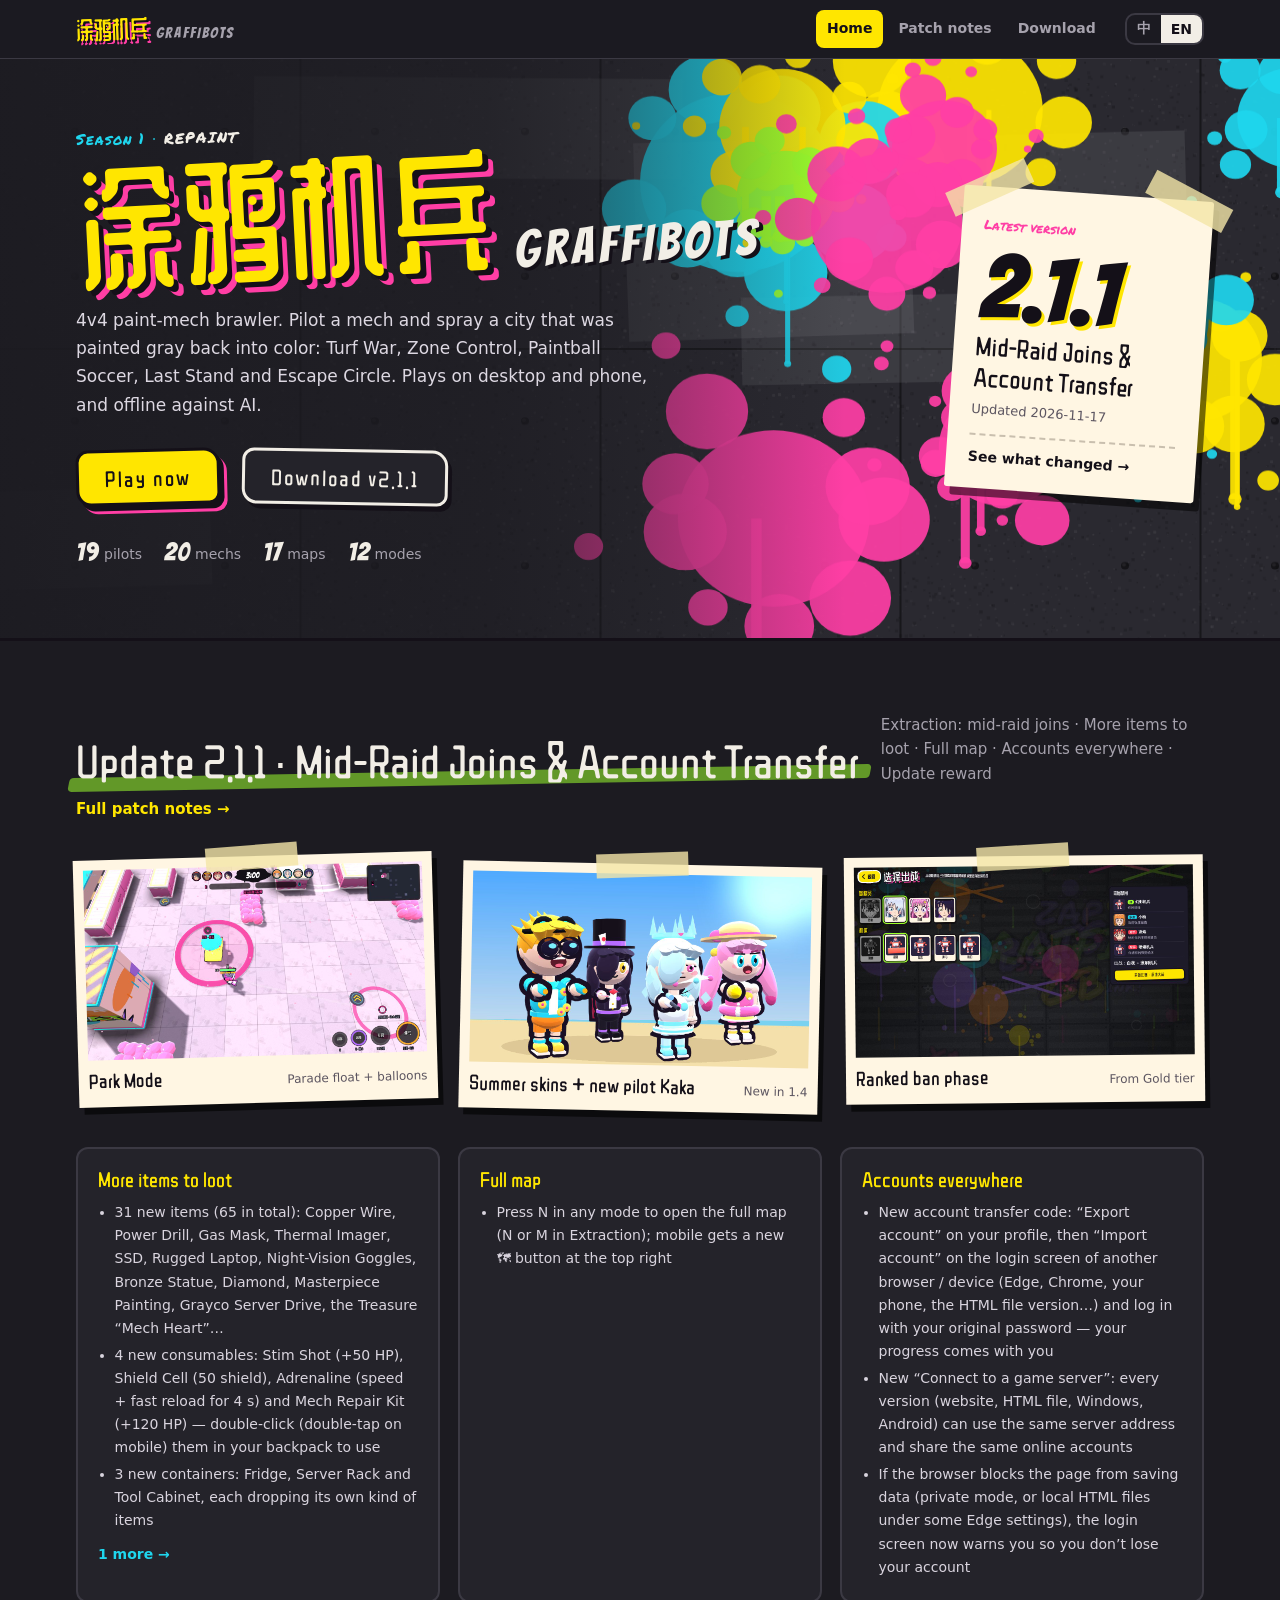
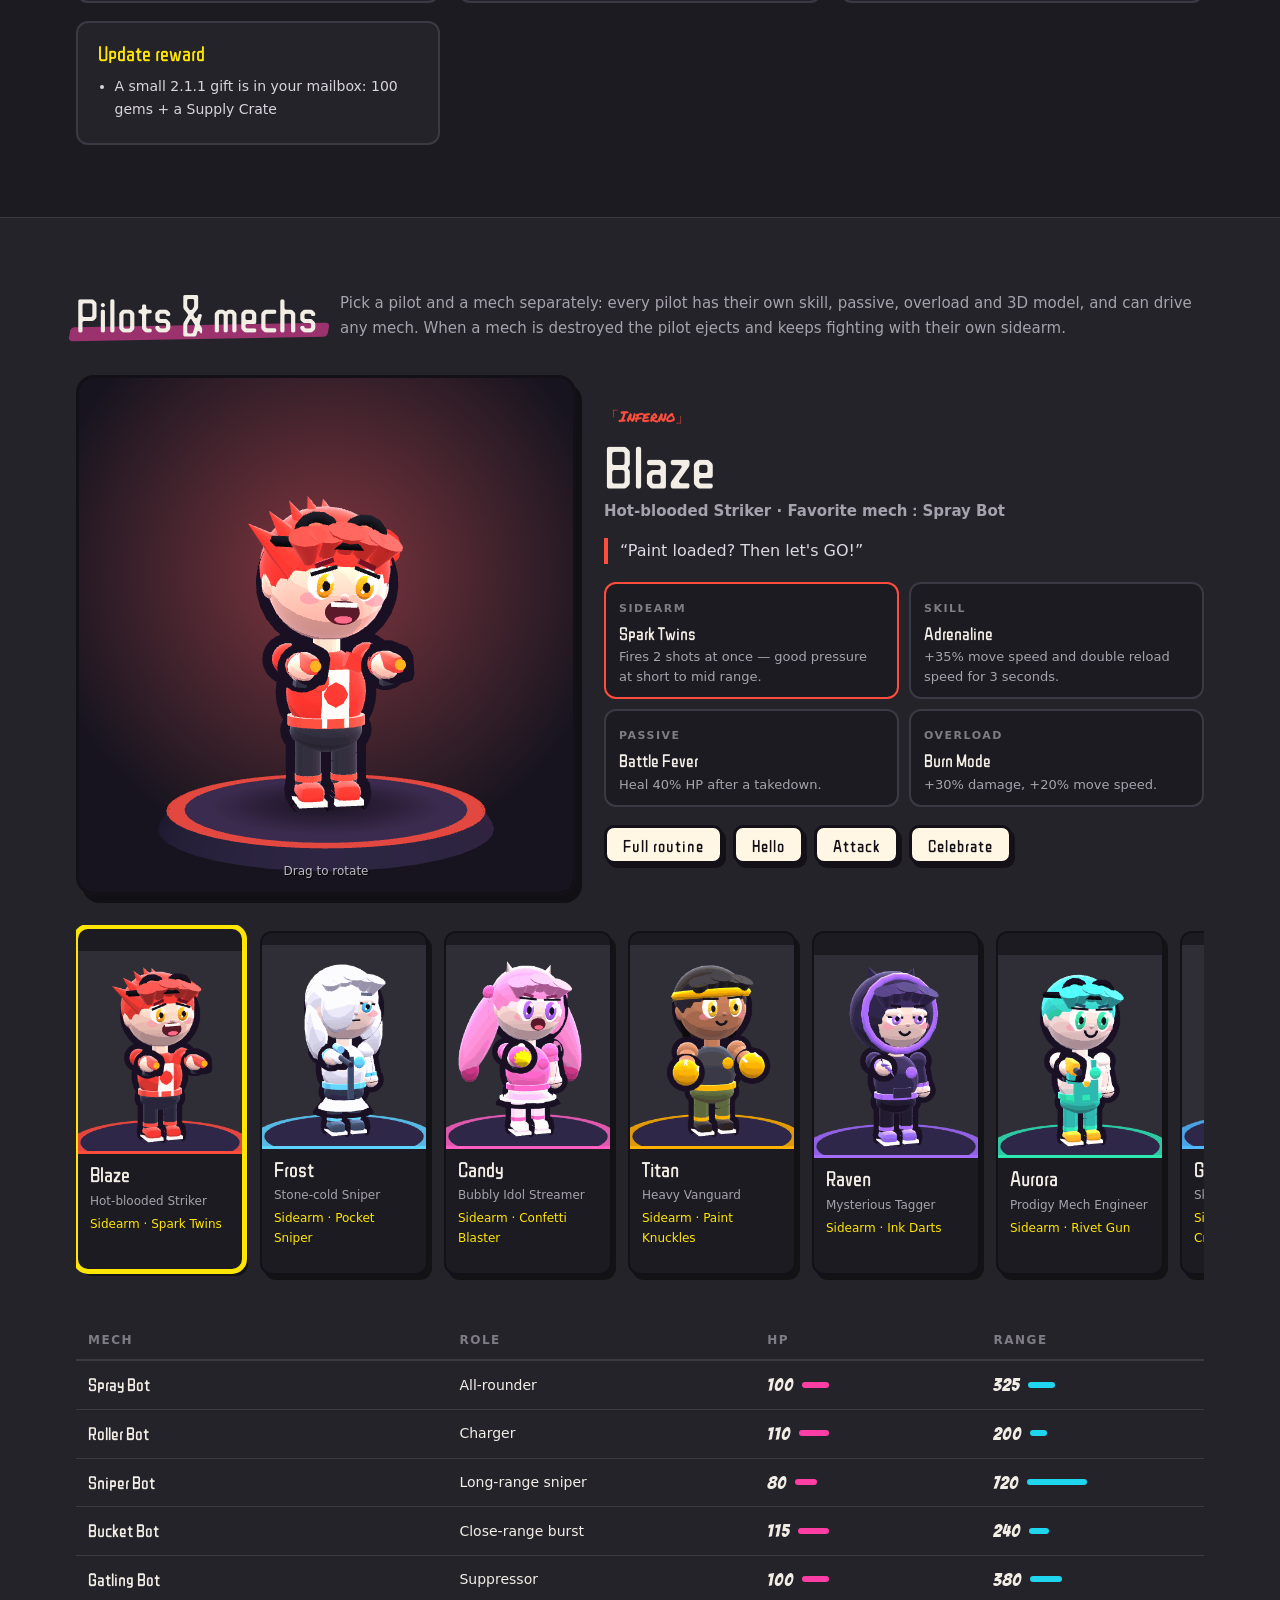
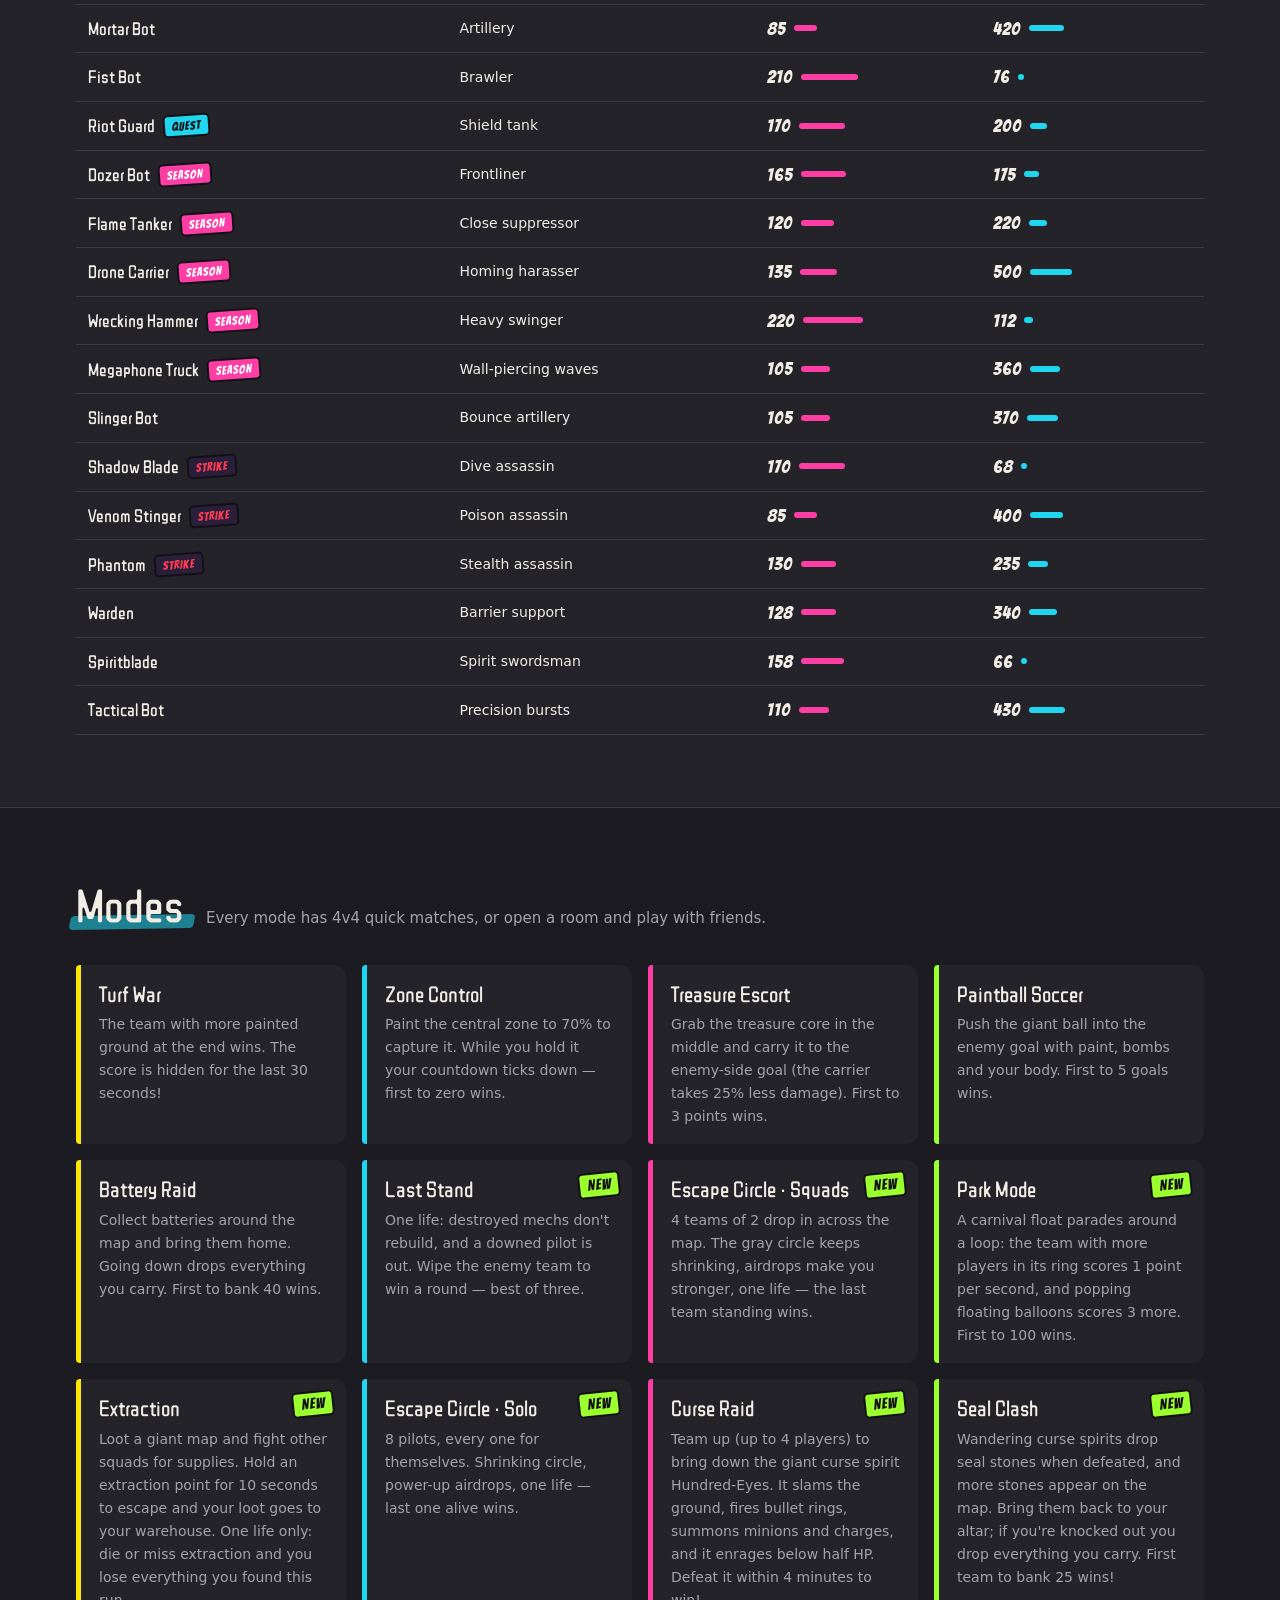
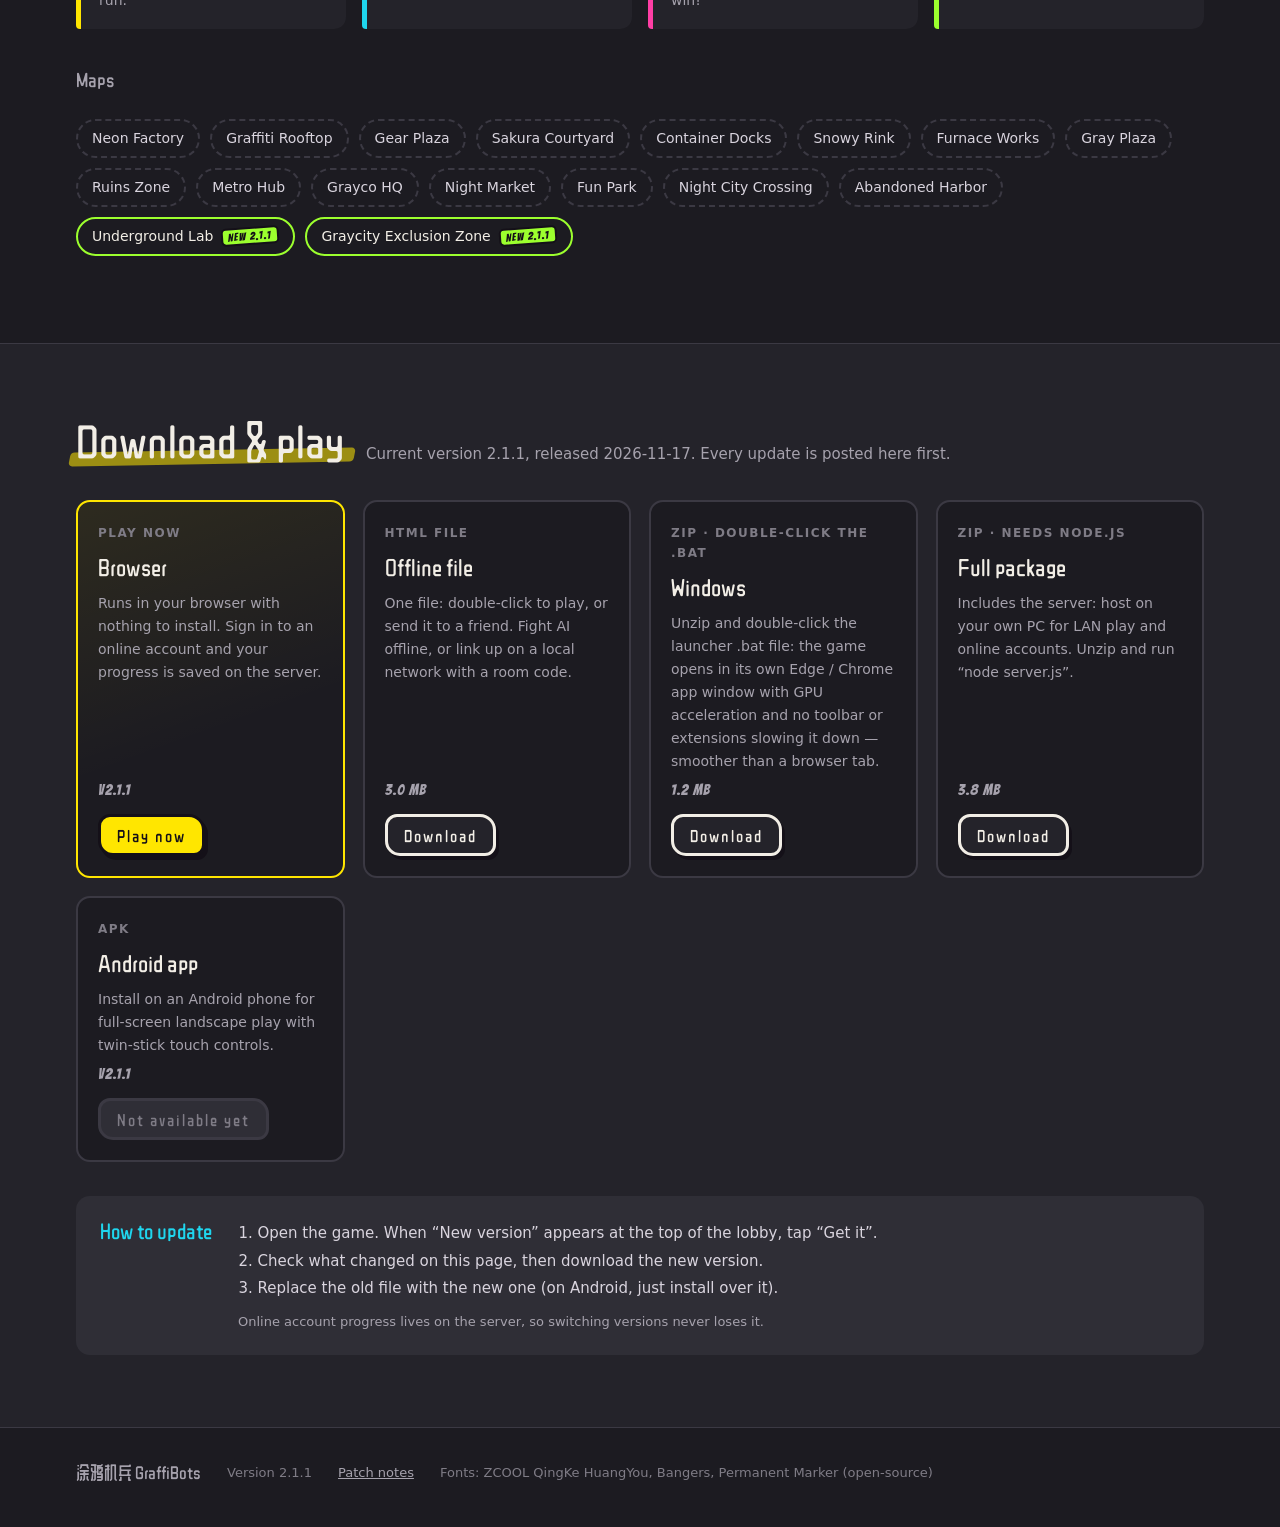
==== site/index.html @ ab2899f9 "2.1.1: Mid-raid squad joins, more loot and consumables, N full map, account transfer and shared serv" ====
<!doctype html>
<html lang="zh-CN">
<head>
<meta charset="utf-8">
<meta name="viewport" content="width=device-width, initial-scale=1, viewport-fit=cover">
<title>涂鸦机兵 GraffiBots｜4v4 涂料机甲对战游戏</title>
<meta name="claude:viewport-fit-sides" content="cover">
<meta name="description" content="涂鸦机兵 GraffiBots 官方网站：4 对 4 的涂料机甲乱斗，开着机兵把灰色的城市涂回彩色。免费在浏览器里玩，或下载离线版、安卓版，查看每次更新的内容。">
<meta name="theme-color" content="#1c1b21">
<link rel="icon" href="img/icon.png">
<link rel="apple-touch-icon" href="img/icon.png">
<!-- seo:start（由 tools/build-site.js 根据官网地址生成，不要手改） -->
<link rel="canonical" href="https://lizard0727.github.io/GraffiBots/">
<meta property="og:type" content="website">
<meta property="og:site_name" content="涂鸦机兵 GraffiBots">
<meta property="og:title" content="涂鸦机兵 GraffiBots｜4v4 涂料机甲对战游戏">
<meta property="og:description" content="涂鸦机兵 GraffiBots 官方网站：4 对 4 的涂料机甲乱斗，开着机兵把灰色的城市涂回彩色。免费在浏览器里玩，或下载离线版、安卓版，查看每次更新的内容。">
<meta property="og:image" content="https://lizard0727.github.io/GraffiBots/img/v14-summer.jpg">
<meta property="og:image:width" content="1280">
<meta property="og:image:height" content="720">
<meta property="og:locale" content="zh_CN">
<meta property="og:locale:alternate" content="en_US">
<meta name="twitter:card" content="summary_large_image">
<meta name="twitter:title" content="涂鸦机兵 GraffiBots">
<meta name="twitter:description" content="GraffiBots official site: a 4v4 paint-mech brawler where you spray a gray city back into color. Play free in your browser or download the offline and Android versions.">
<meta name="twitter:image" content="https://lizard0727.github.io/GraffiBots/img/v14-summer.jpg">
<meta property="og:url" content="https://lizard0727.github.io/GraffiBots/">
<script type="application/ld+json">{"@context":"https://schema.org","@type":"VideoGame","name":"涂鸦机兵 GraffiBots","alternateName":"GraffiBots","description":"涂鸦机兵 GraffiBots 官方网站：4 对 4 的涂料机甲乱斗，开着机兵把灰色的城市涂回彩色。免费在浏览器里玩，或下载离线版、安卓版，查看每次更新的内容。","inLanguage":["zh-CN","en"],"genre":["Action","Shooter","Multiplayer"],"gamePlatform":["Web browser","Android"],"applicationCategory":"Game","operatingSystem":"Windows, macOS, Linux, Android","playMode":["MultiPlayer","SinglePlayer"],"numberOfPlayers":{"@type":"QuantitativeValue","minValue":1,"maxValue":8},"softwareVersion":"2.1.1","datePublished":"2026-11-13","dateModified":"2026-11-17","offers":{"@type":"Offer","price":"0","priceCurrency":"USD"},"image":"https://lizard0727.github.io/GraffiBots/img/v14-summer.jpg","url":"https://lizard0727.github.io/GraffiBots/"}</script>
<!-- seo:end -->
<style>
@font-face { font-family: 'GBHead'; src: url('fonts/huangyou.woff2') format('woff2'); font-display: swap; }
@font-face { font-family: 'GBNum'; src: url('fonts/bangers.woff2') format('woff2'); font-display: swap; }
@font-face { font-family: 'GBTag'; src: url('fonts/marker.woff2') format('woff2'); font-display: swap; }
/* 版式：夜里的一面灰色水泥墙正在被喷回彩色。首屏就是这面墙，下面的内容像胶带、模板字和海报贴在墙上。
   只做一套深色外观（墙就是黑夜里的），所以所有颜色都在 :root 里写死。 */
:root {
  --wall: #1c1b21; --wall-2: #24232a; --wall-3: #2f2e36; --seam: #3b3943;
  --chalk: #f2eee6; --dust: #a6a2ad; --grey: #7f7c86;
  --ny: #ffe600; --np: #ff3ea5; --nc: #1fd6ee; --ng: #9cff2e;
  --ink: #141018; --paper: #fff6e3; --tape: #f4e7a8cc;
  --f-head: 'GBHead', 'PingFang SC', 'Microsoft YaHei', 'Noto Sans SC', sans-serif;
  --f-num: 'GBNum', 'Impact', 'Arial Black', sans-serif;
  --f-tag: 'GBTag', 'Comic Sans MS', 'Segoe Print', cursive;
  --f-body: system-ui, -apple-system, 'PingFang SC', 'Microsoft YaHei', 'Noto Sans SC', 'Segoe UI', sans-serif;
  --gutter-l: max(16px, env(safe-area-inset-left, 0px));
  --gutter-r: max(16px, env(safe-area-inset-right, 0px));
  color-scheme: dark;
}
* { box-sizing: border-box; }
html { scroll-behavior: smooth; scroll-padding-top: 72px; }
body { margin: 0; background: var(--wall); color: var(--chalk); font: 15px/1.65 var(--f-body); -webkit-font-smoothing: antialiased; overflow-x: hidden; }
a { color: inherit; }
img, svg { max-width: 100%; }
:focus-visible { outline: 3px solid var(--nc); outline-offset: 3px; border-radius: 4px; }
.wrap { max-width: 1160px; margin: 0 auto; padding-left: var(--gutter-l); padding-right: var(--gutter-r); }
h1, h2, h3 { text-wrap: balance; margin: 0; font-weight: 400; }
.en-mode .zh-only, .zh-mode .en-only { display: none !important; }

/* ---------- 顶栏 ---------- */
body::before { content: ""; position: fixed; inset: 0 0 auto; height: env(safe-area-inset-top, 0px); z-index: 30; background: var(--wall); }
.top { position: sticky; top: env(safe-area-inset-top, 0px); z-index: 20; background: color-mix(in srgb, var(--wall) 88%, transparent); backdrop-filter: blur(8px); border-bottom: 1px solid var(--seam); }
.top .wrap { display: flex; align-items: center; gap: 18px; height: 58px; }
.brand { display: flex; align-items: baseline; gap: 8px; text-decoration: none; margin-right: auto; white-space: nowrap; }
.brand b { font: 24px/1 var(--f-head); color: var(--ny); text-shadow: 2px 2px 0 var(--ink), 4px 4px 0 var(--np); transform: rotate(-2deg); display: inline-block; }
.brand span { font: 15px/1 var(--f-num); letter-spacing: 2px; color: var(--dust); }
.nav { display: flex; align-items: center; gap: 4px; }
.nav a, .lang button { text-decoration: none; padding: 7px 11px; border-radius: 8px; color: var(--dust); font-weight: 700; font-size: 14px; white-space: nowrap; }
.nav a:hover { color: var(--chalk); background: var(--wall-3); }
.nav a[aria-current="page"] { color: var(--ink); background: var(--ny); }
.lang { display: flex; border: 2px solid var(--seam); border-radius: 10px; overflow: hidden; }
.lang button { border: 0; background: transparent; cursor: pointer; font-family: inherit; padding: 5px 10px; border-radius: 0; }
.lang button[aria-pressed="true"] { background: var(--chalk); color: var(--ink); }
@media (max-width: 620px) { .logo .lat { transform: rotate(-3deg); margin-top: 14px; } }
@media (max-width: 620px) { .brand span, .nav .wide { display: none; } .top .wrap { gap: 8px; } .nav a { padding: 7px 8px; } }

/* ---------- 按钮 ---------- */
.btn { display: inline-flex; align-items: center; gap: 10px; text-decoration: none; font: 22px/1 var(--f-head); letter-spacing: 2px; padding: 15px 26px 13px; border: 3px solid var(--ink); border-radius: 12px 16px 11px 15px; cursor: pointer; transition: transform .1s, box-shadow .1s; }
.btn-play { background: var(--ny); color: var(--ink); box-shadow: 4px 5px 0 var(--ink), 7px 8px 0 var(--np); transform: rotate(-1.5deg); }
.btn-play:hover { transform: rotate(-1.5deg) translateY(-2px); box-shadow: 4px 7px 0 var(--ink), 8px 10px 0 var(--np); }
.btn-play:active { transform: rotate(-1.5deg) translateY(3px); box-shadow: 2px 2px 0 var(--ink); }
.btn-ghost { background: var(--wall-2); color: var(--chalk); border-color: var(--chalk); box-shadow: 4px 5px 0 var(--ink); transform: rotate(1deg); }
.btn-ghost:hover { background: var(--wall-3); }
.btn small { font: 13px/1 var(--f-body); font-weight: 700; letter-spacing: 0; opacity: .75; }
.btn-sm { font-size: 17px; padding: 10px 16px 9px; transform: none; box-shadow: 3px 4px 0 var(--ink); }
.btn-sm:hover { transform: translateY(-1px); box-shadow: 3px 5px 0 var(--ink); }
.btn[aria-disabled="true"] { background: var(--wall-3); color: var(--grey); border-color: var(--seam); box-shadow: none; cursor: default; transform: none; }

/* ---------- 首屏：墙 ---------- */
.hero { position: relative; overflow: hidden; border-bottom: 3px solid var(--ink); }
#wall { position: absolute; inset: 0; width: 100%; height: 100%; display: block; }
.hero::after { content: ""; position: absolute; inset: 0; background: linear-gradient(90deg, #1c1b21f0 0%, #1c1b21b8 38%, #1c1b2100 66%); pointer-events: none; }
.hero .wrap { position: relative; z-index: 2; display: grid; grid-template-columns: minmax(0, 1fr) auto; gap: 32px; align-items: center; padding-block: 64px 72px; }
.kicker { font: 15px/1.2 var(--f-tag); color: var(--nc); letter-spacing: 1px; margin: 0 0 14px; transform: rotate(-1deg); }
.kicker b { color: var(--chalk); font-weight: 400; }
.logo { display: flex; flex-wrap: wrap; align-items: baseline; gap: 0 18px; }
.logo .zh { font: clamp(64px, 11vw, 132px)/0.95 var(--f-head); color: var(--ny); letter-spacing: 4px; transform: rotate(-3deg); text-shadow: 5px 5px 0 var(--ink), 10px 10px 0 var(--np); display: inline-block; }
.logo .lat { font: clamp(28px, 4.4vw, 50px)/1 var(--f-num); letter-spacing: 5px; color: var(--chalk); text-shadow: 3px 3px 0 var(--ink); transform: rotate(-3deg) translateY(-6px); display: inline-block; }
.lede { max-width: 34em; font-size: 17px; color: #ddd8e2; margin: 26px 0 30px; }
.cta { display: flex; flex-wrap: wrap; gap: 18px 22px; align-items: center; }
.facts { display: flex; flex-wrap: wrap; gap: 6px 22px; list-style: none; padding: 0; margin: 34px 0 0; color: var(--dust); font-size: 14px; }
.facts b { font: 26px/1 var(--f-num); color: var(--chalk); letter-spacing: 1px; margin-right: 5px; vertical-align: -2px; }

/* 版本海报（贴在墙上的纸） */
.poster { position: relative; display: block; width: 250px; text-decoration: none; background: var(--paper); color: var(--ink); padding: 26px 22px 20px; transform: rotate(4deg); box-shadow: 6px 8px 0 #0008; border-radius: 3px; transition: transform .15s; }
.poster:hover { transform: rotate(2deg) scale(1.03); }
.poster::before, .poster::after { content: ""; position: absolute; width: 86px; height: 26px; background: var(--tape); top: -12px; }
.poster::before { left: -18px; transform: rotate(-28deg); }
.poster::after { right: -18px; transform: rotate(24deg); }
.poster .tag { font: 13px/1 var(--f-tag); color: var(--np); }
.poster .v { display: block; font: 92px/0.9 var(--f-num); letter-spacing: 2px; margin: 8px 0 2px; color: var(--ink); text-shadow: 3px 3px 0 var(--ny); }
.poster h2 { font: 26px/1.2 var(--f-head); }
.poster time { display: block; font-size: 13px; color: #5c5560; margin: 6px 0 14px; font-variant-numeric: tabular-nums; }
.poster .go { font-weight: 800; font-size: 14px; border-top: 2px dashed #c9bfae; padding-top: 10px; display: block; }
@media (max-width: 820px) {
  .hero .wrap { grid-template-columns: minmax(0, 1fr); padding-block: 44px 52px; }
  .hero::after { background: linear-gradient(180deg, #1c1b21c8 0%, #1c1b21e0 60%, #1c1b21b0 100%); }
  .poster { justify-self: start; transform: rotate(2deg); width: min(100%, 300px); }
}

/* ---------- 通用段落 ---------- */
.band { padding-block: 72px; border-bottom: 1px solid var(--seam); }
.band.alt { background: var(--wall-2); }
.sec-h { display: flex; flex-wrap: wrap; align-items: flex-end; gap: 10px 22px; margin-bottom: 34px; }
.sec-h h2 { font: clamp(32px, 4.5vw, 46px)/1.1 var(--f-head); position: relative; z-index: 0; }
.sec-h h2::after { content: ""; position: absolute; left: -6px; right: -10px; bottom: 2px; height: 14px; background: var(--hl, var(--np)); opacity: .55; z-index: -1; transform: skew(-12deg) rotate(-1deg); border-radius: 4px; }
.sec-h p { margin: 0; color: var(--dust); flex: 1 1 18em; min-width: 0; }
.sec-h .more { font-weight: 800; color: var(--ny); text-decoration: none; white-space: nowrap; }
.sec-h .more:hover { text-decoration: underline; }
.sticker { display: inline-block; font: 15px/1 var(--f-num); letter-spacing: 1px; color: var(--ink); background: var(--ng); padding: 4px 7px 3px; border: 2px solid var(--ink); border-radius: 5px; transform: rotate(-6deg); }
.sticker.season { background: var(--np); color: #fff; }
.sticker.quest { background: var(--nc); }
.sticker.strike { background: #2a1f3a; color: #ff3b52; }

/* 最新更新：截图 */
.shots { display: grid; grid-template-columns: repeat(3, minmax(0, 1fr)); gap: 26px; margin-bottom: 44px; }
.shot { margin: 0; background: var(--paper); padding: 10px 10px 12px; color: var(--ink); box-shadow: 5px 7px 0 #0009; position: relative; }
.shot:nth-child(1) { transform: rotate(-1.6deg); } .shot:nth-child(2) { transform: rotate(1.2deg) translateY(8px); } .shot:nth-child(3) { transform: rotate(-0.6deg); }
.shot::before { content: ""; position: absolute; top: -11px; left: 50%; width: 92px; height: 24px; margin-left: -46px; background: var(--tape); transform: rotate(-3deg); }
.shot img { display: block; width: 100%; height: auto; aspect-ratio: 16 / 9; object-fit: cover; background: var(--wall-3); }
.shot figcaption { display: flex; justify-content: space-between; align-items: baseline; gap: 10px; padding-top: 9px; }
.shot figcaption b { font: 20px/1.1 var(--f-head); }
.shot figcaption span { font-size: 12px; color: #5c5560; }
@media (max-width: 820px) { .shots { grid-template-columns: minmax(0, 1fr); gap: 30px; } .shot:nth-child(2) { transform: rotate(1deg); } }

.hl { display: grid; grid-template-columns: repeat(auto-fill, minmax(300px, 1fr)); grid-auto-flow: dense; gap: 18px; }
.hl section { background: var(--wall-2); border: 2px solid var(--seam); border-radius: 12px; padding: 18px 20px; min-width: 0; }
.hl section.big { grid-row: span 2; }
@media (max-width: 680px) { .hl { grid-template-columns: minmax(0, 1fr); } .hl section.big { grid-row: auto; } }
.band.alt .hl section { background: var(--wall); }
.hl h3 { font: 21px/1.25 var(--f-head); color: var(--ny); margin-bottom: 8px; }
.hl ul, .note ul { margin: 0; padding-left: 1.1em; }
.hl li { color: #d9d4de; font-size: 14px; margin: 4px 0; }
.hl .more { display: inline-block; margin-top: 6px; font-weight: 800; font-size: 14px; color: var(--nc); text-decoration: none; }
del.old { color: var(--grey); text-decoration-thickness: 2px; }
b.new { color: var(--ny); font-weight: 800; }
.sep { display: inline-block; width: 2px; height: 1em; background: var(--seam); margin: 0 .55em; vertical-align: -2px; }

/* 驾驶员 */
.roster { display: grid; grid-auto-flow: column; grid-auto-columns: 168px; gap: 16px; overflow-x: auto; padding: 6px 2px 18px; scroll-snap-type: x proximity; scrollbar-color: var(--seam) transparent; }
.pc { scroll-snap-align: start; background: var(--wall); border: 2px solid var(--ink); border-radius: 12px; overflow: hidden; position: relative; box-shadow: 4px 5px 0 #0007; }
.pc .art { aspect-ratio: 1; background: var(--wall-3); }
.pc .art svg, .pc .art img { display: block; width: 100%; height: 100%; object-fit: cover; }
.pc .art { aspect-ratio: 9 / 11; }
.pc .art { overflow: hidden; }
.pc .art img { transform: scale(1.3); transform-origin: 50% 62%; }
.pc em { display: block; font-style: normal; font-size: 12px; color: var(--ny); margin-top: 3px; }
.pc .meta { padding: 9px 12px 12px; border-top: 3px solid var(--acc, var(--ny)); }
.pc b { display: block; font: 21px/1.15 var(--f-head); }
.pc span { font-size: 12px; color: var(--dust); }
.pc .sticker { position: absolute; top: 9px; right: 8px; font-size: 13px; }
.pc { cursor: pointer; padding: 0; text-align: left; font: inherit; color: inherit; transition: transform .12s, border-color .12s; }
.pc:hover { transform: translateY(-3px); }
.pc[aria-pressed="true"] { border-color: var(--ny); box-shadow: 0 0 0 3px var(--ny), 4px 5px 0 #0007; transform: translateY(-4px); }
/* 3D 展示台 */
.stage-wrap { display: grid; grid-template-columns: minmax(0, 5fr) minmax(0, 6fr); gap: 28px; align-items: center; margin-bottom: 30px; }
.stage { position: relative; aspect-ratio: 9 / 10; max-height: 520px; width: 100%; border-radius: 18px; border: 3px solid var(--ink); overflow: hidden; cursor: grab; touch-action: pan-y;
  background: radial-gradient(circle at 50% 38%, color-mix(in srgb, var(--acc, #ffe600) 42%, #2a2440), #17141f 72%); box-shadow: 6px 8px 0 #0008; }
.stage img { position: absolute; inset: 0; width: 100%; height: 100%; object-fit: contain; transform: scale(1.15); transform-origin: 50% 62%; transition: opacity .3s; }
.stage canvas { position: absolute; inset: 0; width: 100% !important; height: 100% !important; display: block; }
.stage.live img { opacity: 0; }
.stage-hint { position: absolute; left: 0; right: 0; bottom: 10px; text-align: center; font-size: 12px; color: #fff; opacity: .7; pointer-events: none; z-index: 1; text-shadow: 1px 1px 0 #000; }
.stage-info { min-width: 0; }
.stage-info .code { font: 15px/1 var(--f-tag); color: var(--acc, var(--ny)); }
.stage-info h3 { font: clamp(40px, 5vw, 58px)/1.05 var(--f-head); margin: 6px 0 2px; }
.stage-info .ttl { color: var(--dust); font-weight: 700; }
.stage-info blockquote { margin: 14px 0 18px; font-size: 16px; color: #ddd8e2; border-left: 4px solid var(--acc, var(--ny)); padding-left: 12px; }
.abils { display: grid; grid-template-columns: 1fr 1fr; gap: 10px; }
.abil { background: var(--wall); border: 2px solid var(--seam); border-radius: 12px; padding: 11px 13px; min-width: 0; }
.abil .k { font-size: 11px; letter-spacing: 1.5px; text-transform: uppercase; color: var(--grey); font-weight: 800; }
.abil b { display: block; font: 18px/1.25 var(--f-head); margin: 2px 0 3px; color: var(--chalk); }
.abil p { margin: 0; font-size: 13px; color: var(--dust); line-height: 1.5; }
.abil.side { border-color: var(--acc, var(--ny)); }
.acts { display: flex; flex-wrap: wrap; gap: 10px; margin-top: 18px; }
.acts button { font: 17px var(--f-head); letter-spacing: 1px; padding: 9px 16px 7px; border-radius: 10px; border: 3px solid var(--ink); background: var(--paper); color: var(--ink); cursor: pointer; box-shadow: 3px 4px 0 var(--ink); transition: transform .1s; }
.acts button:hover { transform: translateY(-2px); background: var(--ny); }
.acts button:active { transform: translateY(2px); box-shadow: 1px 1px 0 var(--ink); }
.acts button[disabled] { opacity: .45; cursor: default; transform: none; }
@media (max-width: 820px) { .stage-wrap { grid-template-columns: minmax(0, 1fr); } .stage { max-height: 420px; aspect-ratio: 1; } .abils { grid-template-columns: minmax(0, 1fr); } }
.mechs { margin-top: 38px; overflow-x: auto; }
.mechs table { width: 100%; border-collapse: collapse; min-width: 560px; font-variant-numeric: tabular-nums; }
.mechs th { text-align: left; font-size: 12px; letter-spacing: 1.5px; text-transform: uppercase; color: var(--grey); font-weight: 700; padding: 0 12px 8px; border-bottom: 2px solid var(--seam); }
.mechs td { padding: 9px 12px; border-bottom: 1px solid var(--seam); font-size: 14px; }
.mechs td:first-child { font: 18px/1.2 var(--f-head); white-space: nowrap; }
.mechs td.num { font-family: var(--f-num); font-size: 18px; letter-spacing: 1px; }
.mechs td .sticker { font-size: 12px; margin-left: 8px; transform: rotate(-4deg); vertical-align: 2px; }
.bar { display: inline-block; height: 6px; border-radius: 3px; background: var(--np); vertical-align: middle; margin-left: 8px; }
.bar.r { background: var(--nc); }

/* 玩法 + 地图 */
.modes { display: grid; grid-template-columns: repeat(auto-fill, minmax(250px, 1fr)); gap: 16px; }
.mode { background: var(--wall-2); border-left: 5px solid var(--mc, var(--nc)); border-radius: 4px 12px 12px 4px; padding: 16px 18px; position: relative; min-width: 0; }
.mode h3 { font: 22px/1.2 var(--f-head); margin-bottom: 6px; padding-right: 48px; }
.mode p { margin: 0; color: var(--dust); font-size: 14px; }
.mode .sticker { position: absolute; top: 12px; right: 12px; }
.maps { display: flex; flex-wrap: wrap; gap: 10px; margin-top: 30px; padding: 0; list-style: none; }
.maps li { border: 2px dashed var(--seam); border-radius: 999px; padding: 6px 14px; font-size: 14px; color: #d9d4de; display: flex; align-items: center; gap: 8px; }
.maps li.new { border-style: solid; border-color: var(--ng); color: var(--chalk); }
.maps li .sticker { font-size: 11px; padding: 2px 5px 1px; transform: rotate(-4deg); }
.maps-h { font: 20px/1 var(--f-head); color: var(--dust); margin: 40px 0 0; }

/* 下载 */
.dl { display: grid; grid-template-columns: repeat(4, minmax(0, 1fr)); gap: 18px; }
.dc { background: var(--wall); border: 2px solid var(--seam); border-radius: 14px; padding: 22px 20px 20px; display: flex; flex-direction: column; gap: 10px; min-width: 0; }
.dc.main { border-color: var(--ny); background: linear-gradient(160deg, #ffe60014, transparent 60%), var(--wall); }
.dc h3 { font: 24px/1.15 var(--f-head); }
.dc .what { font-size: 12px; letter-spacing: 1.5px; text-transform: uppercase; color: var(--grey); font-weight: 700; }
.dc p { margin: 0; color: var(--dust); font-size: 14px; flex: 1; }
.dc .size { font: 15px/1 var(--f-num); letter-spacing: 1px; color: var(--dust); font-variant-numeric: tabular-nums; }
.dc .btn { align-self: flex-start; margin-top: 6px; }
@media (max-width: 980px) { .dl { grid-template-columns: repeat(2, minmax(0, 1fr)); } }
@media (max-width: 560px) { .dl { grid-template-columns: minmax(0, 1fr); } }
.how { margin-top: 34px; display: grid; grid-template-columns: auto minmax(0, 1fr); gap: 14px 26px; align-items: start; background: var(--wall-3); border-radius: 14px; padding: 22px 24px; }
.how h3 { font: 22px/1.2 var(--f-head); color: var(--nc); }
.how ol { margin: 0; padding-left: 1.3em; color: #d9d4de; }
.how ol li { margin: 3px 0; }
.how ol + p { margin: 10px 0 0; font-size: 13px; color: var(--dust); }
@media (max-width: 700px) { .how { grid-template-columns: minmax(0, 1fr); } }

/* ---------- 更新日志 ---------- */
.upd-h { padding-block: 56px 26px; }
.upd-h h1 { font: clamp(44px, 7vw, 76px)/1 var(--f-head); color: var(--ny); text-shadow: 4px 4px 0 var(--ink), 8px 8px 0 var(--np); transform: rotate(-2deg); display: inline-block; }
.upd-h .lat { font: 22px/1 var(--f-num); letter-spacing: 4px; color: var(--dust); margin-left: 12px; }
.upd-h p { color: var(--dust); max-width: 40em; margin: 18px 0 0; }
.upd { display: grid; grid-template-columns: 220px minmax(0, 1fr); gap: 40px; align-items: start; padding-bottom: 80px; }
.upd-index { position: sticky; top: calc(env(safe-area-inset-top, 0px) + 78px); display: flex; flex-direction: column; gap: 6px; }
.upd-index a { display: grid; grid-template-columns: auto minmax(0, 1fr); gap: 2px 12px; text-decoration: none; padding: 10px 12px; border-radius: 10px; border: 2px solid transparent; }
.upd-index a:hover { background: var(--wall-2); }
.upd-index a.on { border-color: var(--seam); background: var(--wall-2); }
.upd-index .vn { font: 28px/1 var(--f-num); letter-spacing: 1px; color: var(--ny); grid-row: span 2; align-self: center; }
.upd-index .tt { font-weight: 700; font-size: 14px; color: var(--chalk); overflow: hidden; text-overflow: ellipsis; white-space: nowrap; }
.upd-index time { font-size: 12px; color: var(--grey); font-variant-numeric: tabular-nums; }
.notes { display: flex; flex-direction: column; gap: 34px; }
.note { background: var(--wall-2); border: 2px solid var(--seam); border-radius: 16px; overflow: hidden; scroll-margin-top: 80px; }
.note-head { display: flex; align-items: center; gap: 18px; padding: 22px 26px; background: var(--wall-3); border-bottom: 3px solid var(--ink); flex-wrap: wrap; }
.note-head .vnum { font: 64px/0.85 var(--f-num); letter-spacing: 2px; color: var(--ink); background: var(--ny); padding: 10px 12px 4px; border: 3px solid var(--ink); border-radius: 8px; box-shadow: 4px 4px 0 var(--np); transform: rotate(-3deg); }
.note-head h2 { font: 30px/1.15 var(--f-head); }
.note-head time { font-size: 13px; color: var(--dust); font-variant-numeric: tabular-nums; }
.note-head .sticker { margin-left: auto; font-size: 17px; }
.note-body { padding: 8px 26px 26px; }
.note-body section { padding-top: 18px; min-width: 0; max-width: 62em; }
.note h3 { font: 20px/1.25 var(--f-head); color: var(--nc); margin-bottom: 6px; }
.note li { margin: 5px 0; color: #ddd8e2; font-size: 14.5px; }
.note li::marker { color: var(--np); }
@media (max-width: 860px) { .upd { grid-template-columns: minmax(0, 1fr); gap: 20px; } .upd-index { position: static; flex-direction: row; overflow-x: auto; padding-bottom: 6px; } .upd-index a { flex: 0 0 auto; } }
@media (max-width: 520px) { .note-head { padding: 18px; } .note-body { padding: 4px 18px 20px; } .note-head .vnum { font-size: 48px; } .note-head h2 { font-size: 24px; } }

footer { padding-block: 34px 44px; color: var(--grey); font-size: 13px; }
footer .wrap { display: flex; flex-wrap: wrap; gap: 8px 26px; align-items: center; }
footer b { font: 18px/1 var(--f-head); color: var(--dust); }
footer a { color: var(--dust); }

@media (prefers-reduced-motion: reduce) { html { scroll-behavior: auto; } .btn, .poster { transition: none; } }
</style>
</head>
<body class="zh-mode">
<!-- noscript:start（由 tools/build-site.js 生成：搜索引擎和关掉 JavaScript 的人看到的内容） -->
<noscript><div class="wrap" style="padding-block:24px">
<h1>涂鸦机兵 GraffiBots</h1><p>涂鸦机兵 GraffiBots 官方网站：4 对 4 的涂料机甲乱斗，开着机兵把灰色的城市涂回彩色。免费在浏览器里玩，或下载离线版、安卓版，查看每次更新的内容。</p><p>GraffiBots official site: a 4v4 paint-mech brawler where you spray a gray city back into color. Play free in your browser or download the offline and Android versions.</p>
<p>当前版本 2.1.1（2026-11-17）。驾驶员 19 位 · 机兵 20 台 · 地图 17 张 · 玩法 12 种。</p>
<h2>2.1.1 更新 · 中途加入 &amp; 账号互通</h2><h3>撤离：中途加入</h3><ul><li>和三角洲一样：有小队全灭后，空出来的位置会有新的小队中途杀进来——联机时优先匹配正在排队的真人玩家，没人排队时由 AI 增援小队空降补位</li><li>新小队进场时全场播报：「新小队「XX」中途加入战场！当前 N 支小队」</li><li>新小队从离其他小队最远的出生点进场；每局最多 4 支，剩余时间不到 5 分钟后不再加入</li><li>联机开「撤离行动」时会先找同难度、有空位的进行中对局直接加入，找不到才开新的一局</li></ul><h3>更多可以拾取的物资</h3><ul><li>新增 31 种物资（共 65 种）：铜线、电钻、防毒面具、热成像仪、固态硬盘、加固笔记本、夜视仪、青铜雕像、钻石、名画、灰石服务器硬盘、至宝「机甲之心」……</li><li>新增 4 种消耗品：急救针（+50 生命）、护盾电池（50 护盾）、肾上腺素（加速 + 快速装填 4 秒）、机体维修包（+120 生命），在背包里双击（手机双击）使用</li><li>新增 3 种容器：冰箱、服务器机柜、工具柜，各自掉落对应类型的物资</li><li>所有物资都有了自己的图标</li></ul><h3>大地图</h3><ul><li>所有模式都可以按 N 打开大地图（撤离模式 N / M 都行），手机右上角新增 🗺 按钮</li></ul><h3>账号互通</h3><ul><li>新增「账号转移码」：在名片页「导出账号」，到另一个浏览器 / 设备（Edge、Chrome、手机、HTML 文件版……）的登录页「导入账号」，用原来的密码登录，进度一起带走</li><li>新增「连接游戏服务器」：所有版本（官网网页版、HTML 文件版、Windows 版、安卓版）都可以填同一个服务器地址，共用同一套在线账号</li><li>浏览器禁止页面保存数据时（隐私模式、某些 Edge 设置下直接打开的 HTML 文件），登录页会提醒，避免账号丢失</li></ul><h3>更新奖励</h3><ul><li>信箱里有一份 2.1.1 小礼包：100 宝石 + 补给箱</li></ul>
<h2>驾驶员</h2><ul><li>凌焰（Blaze）：热血突击手，随身武器「火花双枪」</li><li>白夜（Frost）：冷面狙击手，随身武器「袖珍狙击枪」</li><li>苏糖（Candy）：元气偶像主播，随身武器「彩带喷枪」</li><li>雷豹（Titan）：重装开路者，随身武器「涂料拳套」</li><li>夜鸢（Raven）：神秘涂鸦师，随身武器「墨汁飞镖」</li><li>星澜（Aurora）：天才机兵工程师，随身武器「铆钉枪」</li><li>风羽（Gale）：天空竞速手，随身武器「疾风弩」</li><li>洛奇（Hex）：天才黑客，随身武器「电击枪」</li><li>包大福（Bao）：后勤大厨，随身武器「平底锅」</li><li>秦岳（Qin）：退役王牌，随身武器「手雷」</li><li>小柚（Yuzu）：无人机少女，随身武器「迷你无人机」</li><li>岚（Lan）：灰城反抗军队长，随身武器「信号枪」</li><li>石磊（Rocky）：拆迁队工头，随身武器「钉锤」</li><li>叶声（Echo）：地下电台 DJ，随身武器「口袋音箱」</li><li>韩冰（Han）：灰石集团前安保主管，随身武器「警用电棍」</li><li>卡卡（Kaka）：街头魔术师，随身武器「扑克飞牌」</li><li>符零（Sigil）：夜都符术师，随身武器「符纸飞镖」</li><li>赤镰（Crimson）：恶灵宿主，随身武器「断骨短镰」</li><li>霍克（Hawk）：雇佣兵队长，随身武器「冲锋手枪」</li></ul>
<h2>玩法</h2><ul><li>涂地大战：比赛结束时涂色面积更大的队伍获胜。最后 30 秒局势将被隐藏！</li><li>抢占据点：把中央据点涂到 70% 即可占领，占领期间己方倒计时减少，先归零者获胜。</li><li>护送宝物：抢下中央的宝物核心，带到敌方一侧的终点台得分（持有者受到的伤害降低 25%），先得 3 分获胜。</li><li>漆弹足球：用涂料子弹、炸弹和身体把大球推进对方球门，先进 5 球获胜。</li><li>电池掠夺：收集地图上的能量电池送回己方基地，被击倒会掉落全部电池，先存满 40 个获胜。</li><li>生死之战：只有一条命：机体被打爆不会重建，驾驶员也倒下就出局。先把对面全队消灭赢一局，三局两胜。</li><li>逃亡圈 · 四队：4 队 × 2 人分散空降。灰色毒圈不断缩小，捡空投箱变强，只有一条命，最后活下来的队伍获胜。</li><li>乐园模式：嘉年华花车沿着环形路线巡游：花车光圈里人多的队伍每秒得 1 分，打爆飘着的气球再得 3 分。先到 100 分获胜。</li><li>搜刮撤离：超大地图上搜刮物资、和其他小队争夺，在撤离点读条 10 秒成功撤离，带出来的物资存进仓库。只有一条命，阵亡或没来得及撤离，这局搜到的东西全部丢失。</li><li>逃亡圈 · 单人：8 名驾驶员各自为战。毒圈缩小、空投箱变强、只有一条命，活到最后就是赢家。</li><li>咒灵讨伐：最多 4 人合作讨伐巨型咒灵「百目」：它会砸地、放弹幕、召唤小咒灵、冲撞，血量过半后进入狂暴。4 分钟内打倒它就赢了！</li><li>封印争夺：打倒四处游荡的咒灵会掉落封印石，地图上也会不时出现。把封印石带回己方祭坛存起来，被击倒会掉落身上全部封印石。先存满 25 个获胜！</li></ul>
<p><a href="#download">下载 / Download</a> · <a href="#updates">更新日志 / Patch notes</a></p>
</div></noscript>
<!-- noscript:end -->
<header class="top">
  <div class="wrap">
    <a class="brand" href="#home"><b>涂鸦机兵</b><span>GRAFFIBOTS</span></a>
    <nav class="nav" aria-label="主导航">
      <a href="#home" data-route="home" data-t="nav_home">首页</a>
      <a href="#updates" data-route="updates" data-t="nav_upd">更新日志</a>
      <a href="#download" data-t="nav_dl">下载</a>
    </nav>
    <div class="lang" role="group" aria-label="Language">
      <button type="button" id="langZh" data-lang="zh" aria-pressed="true">中</button>
      <button type="button" id="langEn" data-lang="en" aria-pressed="false">EN</button>
    </div>
  </div>
</header>

<main id="home">
  <section class="hero">
    <canvas id="wall" aria-hidden="true"></canvas>
    <div class="wrap">
      <div>
        <p class="kicker" id="kicker"></p>
        <h1 class="logo"><span class="zh">涂鸦机兵</span><span class="lat">GRAFFIBOTS</span></h1>
        <p class="lede" data-t="lede"></p>
        <div class="cta">
          <a class="btn btn-play" id="playBtn" target="_blank" rel="noopener"><span data-t="play">开始游戏</span></a>
          <a class="btn btn-ghost" href="#download" id="dlBtn"></a>
        </div>
        <ul class="facts" id="facts"></ul>
      </div>
      <a class="poster" href="#updates" id="poster"></a>
    </div>
  </section>

  <section class="band" id="latest">
    <div class="wrap">
      <header class="sec-h" style="--hl: var(--ng)"><h2 id="latestTitle"></h2><p id="latestLede"></p><a class="more" href="#updates" data-t="all_notes"></a></header>
      <div class="shots" id="shots"></div>
      <div class="hl" id="hl"></div>
    </div>
  </section>

  <section class="band alt" id="roster-sec">
    <div class="wrap">
      <header class="sec-h"><h2 data-t="roster_h"></h2><p data-t="roster_p"></p></header>
      <div class="stage-wrap" id="stageWrap">
        <div class="stage" id="stage"><img id="stageImg" alt="" width="360" height="440"><span class="stage-hint" id="stageHint"></span></div>
        <div class="stage-info" id="stageInfo" aria-live="polite"></div>
      </div>
      <div class="roster" id="roster" role="group"></div>
      <div class="mechs"><table><thead><tr><th data-t="th_mech"></th><th data-t="th_role"></th><th data-t="th_hp"></th><th data-t="th_range"></th></tr></thead><tbody id="mechRows"></tbody></table></div>
    </div>
  </section>

  <section class="band" id="modes-sec">
    <div class="wrap">
      <header class="sec-h" style="--hl: var(--nc)"><h2 data-t="modes_h"></h2><p data-t="modes_p"></p></header>
      <div class="modes" id="modes"></div>
      <h3 class="maps-h" data-t="maps_h"></h3>
      <ul class="maps" id="maps"></ul>
    </div>
  </section>

  <section class="band alt" id="download">
    <div class="wrap">
      <header class="sec-h" style="--hl: var(--ny)"><h2 data-t="dl_h"></h2><p id="dlLede"></p></header>
      <div class="dl" id="dl"></div>
      <div class="how">
        <h3 data-t="how_h"></h3>
        <div><ol id="howSteps"></ol><p data-t="how_note"></p></div>
      </div>
    </div>
  </section>
</main>

<main id="updates" hidden>
  <div class="wrap">
    <header class="upd-h"><h1 data-t="upd_h">更新日志</h1><span class="lat">PATCH NOTES</span><p data-t="upd_p"></p></header>
    <div class="upd">
      <nav class="upd-index" id="updIndex" aria-label="版本"></nav>
      <div class="notes" id="notes"></div>
    </div>
  </div>
</main>

<footer>
  <div class="wrap">
    <b>涂鸦机兵 GraffiBots</b>
    <span id="footVer"></span>
    <a href="#updates" data-t="nav_upd">更新日志</a>
    <span data-t="foot_fonts"></span>
  </div>
</footer>

<script src="data.js"></script>
<script>
(() => {
  'use strict';
  const D = window.GB_SITE, CFG = window.GB_SITE_CFG || {};
  const $ = (id) => document.getElementById(id);
  const esc = (s) => String(s).replace(/[&<>"]/g, (c) => ({ '&': '&amp;', '<': '&lt;', '>': '&gt;', '"': '&quot;' })[c]);
  const T = {
    zh: {
      nav_home: '首页', nav_upd: '更新日志', nav_dl: '下载', play: '开始游戏',
      kicker: '第一赛季 · <b>灰城重涂 REPAINT</b>',
      lede: '4 对 4 的涂料机甲乱斗。驾驶机兵把被刷成灰色的城市重新涂回彩色：涂地、抢点、踢球、生死之战、逃亡圈。电脑和手机都能玩，不联网也能和 AI 打。',
      dl_btn: (v) => `下载 v${v}`, facts: ['位驾驶员', '台机兵', '张地图', '种玩法'],
      poster_tag: '最新版本', poster_go: '看看更新了什么 →', updated: (d) => `${d} 更新`,
      all_notes: '完整更新日志 →', more_items: (n) => `还有 ${n} 项 →`,
      roster_h: '驾驶员与机兵', roster_p: '驾驶员和机兵分开选：每位驾驶员有自己的技能、被动、超载和 3D 模型，坐进哪台机兵都行。机兵被打爆后驾驶员会弹出，拿出自己的专属武器继续战斗。',
      season: '赛季', quest: '任务', strike: '特攻队', side: '弹出武器', skill: '技能', passive: '被动', ov: '超载', fav: '擅长机兵',
      act_hello: '打招呼', act_attack: '攻击', act_victory: '庆祝', act_show: '整套动作', drag: '拖动可以旋转', loading3d: '正在加载 3D 模型…', no3d: '你的浏览器不支持 3D，显示的是渲染图', th_mech: '机兵', th_role: '定位', th_hp: '生命', th_range: '射程',
      modes_h: '玩法', modes_p: '每种玩法都有 4 对 4 的快速对战，也可以开房间和朋友打。', maps_h: '地图',
      dl_h: '下载与开始', dl_lede: (v, d) => `当前版本 ${v}，${d} 发布。每次更新都会先发在这里。`,
      dl: {
        web: ['网页版', '直接玩', '打开浏览器就能玩，不用安装。登录在线账号，进度保存在服务器上。'],
        offline: ['离线单文件', 'HTML 文件', '一个文件，双击就能玩，也可以发给朋友。不联网时和 AI 对战，局域网里可以用房间码联机。'],
        win: ['Windows 版', 'ZIP · 双击 bat 启动', '解压后双击「涂鸦机兵.bat」：用 Edge / Chrome 的独立应用窗口打开游戏，显卡加速、没有地址栏和插件拖慢，比直接打开网页更流畅。'],
        full: ['完整包', 'ZIP · 需要 Node.js', '带服务器：在自己电脑上开服，局域网联机、在线账号都在里面。解压后运行「node server.js」。'],
        apk: ['安卓 App', 'APK', '安装到安卓手机上，全屏横屏玩，触屏双摇杆操作。'],
      },
      dl_go: '下载', web_go: '开始游戏', not_yet: '暂未提供', site_go: '去官网下载',
      how_h: '怎么更新', how: ['打开游戏，大厅顶部出现「发现新版本」时点「去官网下载」。', '在这个页面看看更新了什么，再下载对应的新版本。', '用新文件替换旧文件（安卓直接覆盖安装）。'],
      how_note: '在线账号的进度保存在服务器上，换新版本不会丢失。',
      upd_h: '更新日志', upd_p: '涂鸦机兵每一次更新的内容都会第一时间发布在这里，包括新角色、新地图、平衡调整和更新奖励。',
      latest: '最新', foot_ver: (v) => `当前版本 ${v}`, foot_fonts: '字体：站酷庆科黄油体、Bangers、Permanent Marker（开源字体）',
    },
    en: {
      nav_home: 'Home', nav_upd: 'Patch notes', nav_dl: 'Download', play: 'Play now',
      kicker: 'Season 1 · <b>REPAINT</b>',
      lede: '4v4 paint-mech brawler. Pilot a mech and spray a city that was painted gray back into color: Turf War, Zone Control, Paintball Soccer, Last Stand and Escape Circle. Plays on desktop and phone, and offline against AI.',
      dl_btn: (v) => `Download v${v}`, facts: ['pilots', 'mechs', 'maps', 'modes'],
      poster_tag: 'Latest version', poster_go: 'See what changed →', updated: (d) => `Updated ${d}`,
      all_notes: 'Full patch notes →', more_items: (n) => `${n} more →`,
      roster_h: 'Pilots & mechs', roster_p: 'Pick a pilot and a mech separately: every pilot has their own skill, passive, overload and 3D model, and can drive any mech. When a mech is destroyed the pilot ejects and keeps fighting with their own sidearm.',
      season: 'SEASON', quest: 'QUEST', strike: 'STRIKE', side: 'Sidearm', skill: 'Skill', passive: 'Passive', ov: 'Overload', fav: 'Favorite mech',
      act_hello: 'Hello', act_attack: 'Attack', act_victory: 'Celebrate', act_show: 'Full routine', drag: 'Drag to rotate', loading3d: 'Loading 3D model…', no3d: '3D isn\'t supported in this browser, showing a render', th_mech: 'Mech', th_role: 'Role', th_hp: 'HP', th_range: 'Range',
      modes_h: 'Modes', modes_p: 'Every mode has 4v4 quick matches, or open a room and play with friends.', maps_h: 'Maps',
      dl_h: 'Download & play', dl_lede: (v, d) => `Current version ${v}, released ${d}. Every update is posted here first.`,
      dl: {
        web: ['Browser', 'Play now', 'Runs in your browser with nothing to install. Sign in to an online account and your progress is saved on the server.'],
        offline: ['Offline file', 'HTML file', 'One file: double-click to play, or send it to a friend. Fight AI offline, or link up on a local network with a room code.'],
        win: ['Windows', 'ZIP · double-click the .bat', 'Unzip and double-click the launcher .bat file: the game opens in its own Edge / Chrome app window with GPU acceleration and no toolbar or extensions slowing it down — smoother than a browser tab.'],
        full: ['Full package', 'ZIP · needs Node.js', 'Includes the server: host on your own PC for LAN play and online accounts. Unzip and run “node server.js”.'],
        apk: ['Android app', 'APK', 'Install on an Android phone for full-screen landscape play with twin-stick touch controls.'],
      },
      dl_go: 'Download', web_go: 'Play now', not_yet: 'Not available yet', site_go: 'Get it on the website',
      how_h: 'How to update', how: ['Open the game. When “New version” appears at the top of the lobby, tap “Get it”.', 'Check what changed on this page, then download the new version.', 'Replace the old file with the new one (on Android, just install over it).'],
      how_note: 'Online account progress lives on the server, so switching versions never loses it.',
      upd_h: 'Patch notes', upd_p: 'Every GraffiBots update is posted here first: new pilots, new maps, balance changes and update rewards.',
      latest: 'LATEST', foot_ver: (v) => `Version ${v}`, foot_fonts: 'Fonts: ZCOOL QingKe HuangYou, Bangers, Permanent Marker (open-source)',
    },
  };
  let lang = /^zh/i.test(navigator.language || '') ? 'zh' : 'en';
  try { const v = localStorage.getItem('gbsite_lang'); if (v === 'zh' || v === 'en') lang = v; } catch (e) { /* 没存过 */ }
  const t = (k) => T[lang][k];
  const L = (o, k) => (lang === 'en' ? o['en_' + k] || o[k] : o[k]);
  const nm = (o) => (lang === 'en' ? o.en : o.name);
  const mb = (n) => (n / 1048576).toFixed(1) + ' MB';
  const vid = (v) => 'v' + String(v).replace(/\./g, '-');
  const notesOf = (n) => (lang === 'en' ? n.en : n.sections);
  const titleOf = (n) => { const s = lang === 'en' ? n.en_title : n.title; const i = s.indexOf(' · '); return i >= 0 ? s.slice(i + 3) : s; };
  // 「5.8 → 5.4」：旧数值划掉，新数值高亮；「｜」换成分隔线
  const fmt = (s) => esc(s).replace(/([+\-−]?\d[\d.,]*%?) → ([+\-−]?\d[\d.,]*%?)/g, '<del class="old">$1</del> → <b class="new">$2</b>').replace(/\s*[｜|]\s*/g, '<span class="sep" aria-hidden="true"></span>');

  const onServer = /^\/site(\/|$)/.test(location.pathname);
  const offline = D.downloads.find((d) => d.id === 'offline');
  const playUrl = CFG.play || (onServer ? '/' : offline && offline.have ? offline.file : '../public/index.html');
  let sel = (D.pilots.find((p) => p.id === 'blaze') || D.pilots[0]).id;
  const R3 = { api: null, state: 'idle' };   // 3D 展示台：idle → loading → live / failed

  function render() {
    document.body.className = lang + '-mode';
    document.documentElement.lang = lang === 'en' ? 'en' : 'zh-CN';
    $('langZh').setAttribute('aria-pressed', lang === 'zh'); $('langEn').setAttribute('aria-pressed', lang === 'en');
    for (const el of document.querySelectorAll('[data-t]')) { const v = t(el.dataset.t); if (typeof v === 'string') el.textContent = v; }
    $('kicker').innerHTML = t('kicker');
    $('playBtn').href = playUrl;
    $('dlBtn').textContent = t('dl_btn')(D.version);
    const c = D.counts;
    $('facts').innerHTML = [c.pilots, c.mechs, c.maps, c.modes].map((n, i) => `<li><b>${n}</b>${t('facts')[i]}</li>`).join('');
    $('poster').innerHTML = `<span class="tag">${esc(t('poster_tag'))}</span><span class="v">${esc(D.version)}</span><h2>${esc(titleOf(D.notes[0]))}</h2><time datetime="${D.date}">${esc(t('updated')(D.date))}</time><span class="go">${esc(t('poster_go'))}</span>`;
    $('poster').href = '#' + vid(D.version);
    // 最新更新
    const N = D.notes[0], secs = notesOf(N);
    $('latestTitle').textContent = (lang === 'en' ? N.en_title : N.title);
    $('latestLede').textContent = secs.map((s) => s[0]).join(lang === 'en' ? ' · ' : ' · ');
    $('shots').innerHTML = D.shots.map((s) => `<figure class="shot"><img src="${esc(s.img)}" alt="${esc(L(s, 'cap'))}" loading="lazy" width="1280" height="720"><figcaption><b>${esc(L(s, 'cap'))}</b><span>${esc(L(s, 'sub'))}</span></figcaption></figure>`).join('');
    const rest = secs.slice(1), lens = rest.map((x) => x[1].length), big = rest.length % 2 ? lens.indexOf(Math.max(...lens)) : -1;
    $('hl').innerHTML = rest.map(([h, items], i) => {
      const show = items.slice(0, 3);
      return `<section class="${i === big ? 'big' : ''}"><h3>${esc(h)}</h3><ul>${show.map((x) => `<li>${fmt(x)}</li>`).join('')}</ul>${items.length > 3 ? `<a class="more" href="#${vid(N.v)}">${esc(t('more_items')(items.length - 3))}</a>` : ''}</section>`;
    }).join('');
    // 驾驶员 / 机兵
    $('roster').innerHTML = D.pilots.map((p) => `<button type="button" class="pc" data-id="${esc(p.id)}" aria-pressed="${p.id === sel}" style="--acc:${esc(p.accent)}"><div class="art">${p.img ? `<img src="${esc(p.img)}" alt="${esc(nm(p))}" loading="lazy" width="360" height="440">` : p.svg}</div>${p.tag ? `<span class="sticker ${p.tag}">${esc(t(p.tag))}</span>` : ''}<div class="meta"><b>${esc(nm(p))}</b><span>${esc(L(p, 'title'))}</span><em>${esc(t('side'))} · ${esc(L(p, 'side'))}</em></div></button>`).join('');
    for (const btn of $('roster').querySelectorAll('.pc')) btn.addEventListener('click', () => { sel = btn.dataset.id; for (const o of $('roster').querySelectorAll('.pc')) o.setAttribute('aria-pressed', o === btn); renderStage(true); });
    renderStage(false);
    const maxHp = Math.max(...D.mechs.map((m) => m.hp)), maxR = Math.max(...D.mechs.map((m) => m.range));
    $('mechRows').innerHTML = D.mechs.map((m) => `<tr><td>${esc(nm(m))}${m.tag ? `<span class="sticker ${m.tag}">${esc(t(m.tag))}</span>` : ''}</td><td>${esc(L(m, 'role'))}</td><td class="num">${m.hp}<i class="bar" style="width:${Math.round(m.hp / maxHp * 60)}px"></i></td><td class="num">${m.range || '—'}${m.range ? `<i class="bar r" style="width:${Math.round(m.range / maxR * 60)}px"></i>` : ''}</td></tr>`).join('');
    // 玩法 / 地图
    const MC = ['var(--ny)', 'var(--nc)', 'var(--np)', 'var(--ng)'];
    $('modes').innerHTML = D.modes.map((m, i) => `<article class="mode" style="--mc:${MC[i % 4]}"><h3>${esc(nm(m))}</h3>${m.isNew ? '<span class="sticker">NEW</span>' : ''}<p>${esc(L(m, 'desc'))}</p></article>`).join('');
    $('maps').innerHTML = D.maps.map((m) => `<li class="${m.isNew ? 'new' : ''}">${esc(nm(m))}${m.isNew ? `<span class="sticker">NEW ${esc(D.version)}</span>` : ''}</li>`).join('');
    // 下载
    $('dlLede').textContent = t('dl_lede')(D.version, D.date);
    const dl = t('dl');
    const card = (id, main, btn) => `<article class="dc${main ? ' main' : ''}"><span class="what">${esc(dl[id][1])}</span><h3>${esc(dl[id][0])}</h3><p>${esc(dl[id][2])}</p>${btn}</article>`;
    let html = card('web', true, `<span class="size">v${esc(D.version)}</span><a class="btn btn-play btn-sm" href="${esc(playUrl)}" target="_blank" rel="noopener">${esc(t('web_go'))}</a>`);
    for (const d of D.downloads) {
      let btn;
      if (d.have) btn = `<span class="size">${mb(d.size)}</span><a class="btn btn-ghost btn-sm" href="${esc(d.file)}" download>${esc(t('dl_go'))}</a>`;
      else if (CFG.home) btn = `<span class="size">v${esc(D.version)}${d.size ? ' · ' + mb(d.size) : ''}</span><a class="btn btn-ghost btn-sm" href="${esc(CFG.home)}#download" target="_blank" rel="noopener">${esc(t('site_go'))}</a>`;
      else btn = `<span class="size">v${esc(D.version)}</span><a class="btn btn-sm" aria-disabled="true">${esc(t('not_yet'))}</a>`;
      html += card(d.id, false, btn);
    }
    $('dl').innerHTML = html;
    $('howSteps').innerHTML = t('how').map((s) => `<li>${esc(s)}</li>`).join('');
    // 更新日志
    $('updIndex').innerHTML = D.notes.map((n) => `<a href="#${vid(n.v)}" data-v="${vid(n.v)}"><span class="vn">${esc(n.v)}</span><span class="tt">${esc(titleOf(n))}</span><time datetime="${n.date}">${n.date}</time></a>`).join('');
    $('notes').innerHTML = D.notes.map((n, i) => `<article class="note" id="${vid(n.v)}"><div class="note-head"><span class="vnum">${esc(n.v)}</span><div><h2>${esc(titleOf(n))}</h2><time datetime="${n.date}">${n.date}</time></div>${i === 0 ? `<span class="sticker">${esc(t('latest'))}</span>` : ''}</div><div class="note-body">${notesOf(n).map(([h, items]) => `<section><h3>${esc(h)}</h3><ul>${items.map((x) => `<li>${fmt(x)}</li>`).join('')}</ul></section>`).join('')}</div></article>`).join('');
    $('footVer').textContent = t('foot_ver')(D.version);
    document.title = lang === 'en' ? 'GraffiBots | 4v4 Paint-Mech Brawler' : '涂鸦机兵 GraffiBots｜4v4 涂料机甲对战游戏';
    route(false);
  }

  // ---------- 3D 驾驶员展示台（用游戏自己的渲染代码，选中时播放展示动作） ----------
  function renderStage(picked) {
    const p = D.pilots.find((x) => x.id === sel);
    if (!p) return;
    $('stageWrap').style.setProperty('--acc', p.accent);
    $('stageImg').src = p.img || ''; $('stageImg').alt = nm(p);
    const ab = (k, name, desc, cls) => `<div class="abil ${cls || ''}"><span class="k">${esc(t(k))}</span><b>${esc(name)}</b><p>${esc(desc)}</p></div>`;
    $('stageInfo').innerHTML = `<span class="code">「${esc(L(p, 'code'))}」</span><h3>${esc(nm(p))}</h3><div class="ttl">${esc(L(p, 'title'))} · ${esc(t('fav'))}：${esc(L(p, 'mech'))}</div>
      <blockquote>“${esc(L(p, 'line'))}”</blockquote>
      <div class="abils">${ab('side', L(p, 'side'), L(p, 'side_desc'), 'side')}${ab('skill', L(p, 'skill'), L(p, 'skill_desc'))}${ab('passive', L(p, 'passive'), L(p, 'passive_desc'))}${ab('ov', L(p, 'ov'), L(p, 'ov_desc'))}</div>
      <div class="acts">${['show', 'hello', 'attack', 'victory'].map((a) => `<button type="button" data-act="${a}" ${R3.state === 'live' ? '' : 'disabled'}>${esc(t('act_' + a))}</button>`).join('')}</div>`;
    for (const b of $('stageInfo').querySelectorAll('[data-act]')) b.addEventListener('click', () => { if (R3.api) R3.api.charAction(b.dataset.act); });
    $('stageHint').textContent = R3.state === 'live' ? t('drag') : R3.state === 'failed' ? t('no3d') : R3.state === 'loading' ? t('loading3d') : '';
    if (R3.api) R3.api.charPreview($('stage'), p.id, p.accent);
    if (picked && window.innerWidth < 820) $('stageWrap').scrollIntoView({ behavior: 'smooth', block: 'start' });
  }
  function loadScript(srcs) {
    return new Promise((res, rej) => {
      const next = (i) => {
        if (i >= srcs.length) return rej(new Error('load failed'));
        const el = document.createElement('script'); el.src = srcs[i];
        el.onload = () => res(); el.onerror = () => { el.remove(); next(i + 1); };
        document.head.appendChild(el);
      };
      next(0);
    });
  }
  function webgl() { try { const c = document.createElement('canvas'); return !!(window.WebGLRenderingContext && (c.getContext('webgl') || c.getContext('experimental-webgl'))); } catch (e) { return false; } }
  async function load3D() {
    if (R3.state !== 'idle') return;
    if (!webgl()) { R3.state = 'failed'; renderStage(false); return; }
    R3.state = 'loading'; renderStage(false);
    try {
      // 部署的官网：game/ 文件夹；node server.js：/site/game/ 映射到游戏；直接打开仓库里的 site/index.html：../public/
      if (!window.THREE) await loadScript(['game/vendor/three.min.js', '../public/vendor/three.min.js']);
      if (!window.GS) await loadScript(['game/shared.js', '../public/shared.js']);
      if (!window.GB3D) await loadScript(['game/render3d.js', '../public/render3d.js']);
      R3.api = window.GB3D;
      const p0 = D.pilots.find((x) => x.id === sel);
      if (!R3.api || !R3.api.charPreview($('stage'), sel, p0.accent)) throw new Error('no renderer');
      R3.state = 'live'; $('stage').classList.add('live');
      renderStage(false);
      let last = performance.now();
      const tick = (now) => { R3.api.charFrame(now, Math.min(0.05, (now - last) / 1000)); last = now; requestAnimationFrame(tick); };
      requestAnimationFrame(tick);
    } catch (e) { R3.state = 'failed'; renderStage(false); }
  }
  if ('IntersectionObserver' in window) {
    const io = new IntersectionObserver((es) => { if (es.some((e) => e.isIntersecting)) { io.disconnect(); load3D(); } }, { rootMargin: '300px' });
    io.observe($('stageWrap'));
  } else load3D();

  // ---------- 路由：#home / #updates / #v1-2 / #download ... ----------
  function route(scroll = true) {
    const h = location.hash.slice(1);
    const upd = h === 'updates' || /^v\d/.test(h);
    $('home').hidden = upd; $('updates').hidden = !upd;
    for (const a of document.querySelectorAll('.nav a[data-route]')) { if ((a.dataset.route === 'updates') === upd) a.setAttribute('aria-current', 'page'); else a.removeAttribute('aria-current'); }
    for (const a of document.querySelectorAll('.upd-index a')) a.classList.toggle('on', a.dataset.v === h || (h === 'updates' && a === document.querySelector('.upd-index a')));
    if (!scroll) return;
    const el = h && h !== 'home' && h !== 'updates' ? document.getElementById(h) : null;
    if (el) requestAnimationFrame(() => el.scrollIntoView({ block: 'start' }));
    else window.scrollTo(0, 0);
    if (!upd) paintWall();
  }
  window.addEventListener('hashchange', () => route(true));
  for (const b of document.querySelectorAll('.lang button')) b.addEventListener('click', () => {
    lang = b.dataset.lang;
    try { localStorage.setItem('gbsite_lang', lang); } catch (e) { /* 不能存就算了 */ }
    render();
  });

  // ---------- 首屏的墙：灰色水泥墙，上面被喷上三种颜色 ----------
  const cv = $('wall');
  let rnd;
  const seed = (s) => { rnd = () => { s |= 0; s = (s + 0x6D2B79F5) | 0; let x = Math.imul(s ^ (s >>> 15), 1 | s); x = (x + Math.imul(x ^ (x >>> 7), 61 | x)) ^ x; return ((x ^ (x >>> 14)) >>> 0) / 4294967296; }; };
  const reduce = window.matchMedia && matchMedia('(prefers-reduced-motion: reduce)').matches;
  let anim = 0, lastW = 0;
  function concrete(g, w, h) {
    g.fillStyle = '#2a2930'; g.fillRect(0, 0, w, h);
    for (let i = 0; i < w * h / 90; i++) { const v = rnd(); g.fillStyle = v < 0.5 ? `rgba(0,0,0,${0.08 + rnd() * 0.12})` : `rgba(255,255,255,${0.02 + rnd() * 0.04})`; const s = 1 + rnd() * 2.4; g.fillRect(rnd() * w, rnd() * h, s, s); }
    // 浇筑缝和对拉螺栓孔
    const pw = 300, ph = Math.max(180, h / 2);
    g.strokeStyle = 'rgba(0,0,0,.45)'; g.lineWidth = 2;
    for (let x = pw; x < w; x += pw) { g.beginPath(); g.moveTo(x + 0.5, 0); g.lineTo(x + 0.5, h); g.stroke(); }
    for (let y = ph; y < h; y += ph) { g.beginPath(); g.moveTo(0, y + 0.5); g.lineTo(w, y + 0.5); g.stroke(); }
    for (let x = pw / 4; x < w; x += pw / 2) for (let y = ph / 4; y < h; y += ph / 2) { g.fillStyle = 'rgba(0,0,0,.5)'; g.beginPath(); g.arc(x, y, 4, 0, 7); g.fill(); g.fillStyle = 'rgba(255,255,255,.06)'; g.beginPath(); g.arc(x - 1, y - 1, 2, 0, 7); g.fill(); }
    // 灰石集团刷上的灰漆（盖住了旧涂鸦）
    g.fillStyle = 'rgba(140,138,146,.18)';
    for (let i = 0; i < 5; i++) { const x = rnd() * w, y = rnd() * h, ww = 220 + rnd() * 380; g.save(); g.translate(x, y); g.rotate((rnd() - 0.5) * 0.1); g.fillRect(-ww / 2, -40, ww, 80 + rnd() * 50); g.restore(); }
  }
  function splat(g, x, y, r, col, k) {
    g.fillStyle = col;
    g.beginPath(); g.arc(x, y, r * k, 0, 7); g.fill();
    const n = 9;
    for (let i = 0; i < n; i++) {
      const a = (i / n) * 6.28 + rnd() * 0.5, d = r * (0.7 + rnd() * 0.7) * k, s = r * (0.18 + rnd() * 0.3) * k;
      g.beginPath(); g.arc(x + Math.cos(a) * d, y + Math.sin(a) * d, s, 0, 7); g.fill();
      if (rnd() < 0.5) { const d2 = d + r * (0.4 + rnd() * 0.8) * k; g.beginPath(); g.arc(x + Math.cos(a) * d2, y + Math.sin(a) * d2, s * 0.35, 0, 7); g.fill(); }
    }
    for (let i = 0; i < 3; i++) { if (rnd() < 0.35) continue; const dx = x + (rnd() - 0.5) * r * 1.3, len = r * (0.8 + rnd() * 1.8) * k, wd = 4 + rnd() * 7; g.fillRect(dx - wd / 2, y, wd, len); g.beginPath(); g.arc(dx, y + len, wd * 0.7, 0, 7); g.fill(); }
  }
  function paintWall() {
    if (!cv || $('home').hidden) return;
    const box = cv.getBoundingClientRect(), dpr = Math.min(2, window.devicePixelRatio || 1);
    const w = Math.max(1, Math.round(box.width)), h = Math.max(1, Math.round(box.height));
    cv.width = w * dpr; cv.height = h * dpr;
    const g = cv.getContext('2d'); g.setTransform(dpr, 0, 0, dpr, 0, 0);
    seed(1214); concrete(g, w, h);
    const base = g.getImageData(0, 0, cv.width, cv.height);
    // 颜料团：靠右上和右下，避开左边的文字
    seed(77);
    const cols = ['#ffe600', '#ff3ea5', '#1fd6ee', '#ff3ea5', '#ffe600', '#1fd6ee', '#9cff2e'];
    const narrow = w < 820, list = [];
    for (let i = 0; i < 11; i++) {
      const x = narrow ? rnd() * w : w * (0.55 + rnd() * 0.47), y = h * (0.05 + rnd() * 0.9);
      list.push({ x, y, r: (narrow ? 26 : 34) + rnd() * (narrow ? 40 : 70), c: cols[i % cols.length], s: rnd() });
    }
    cancelAnimationFrame(anim);
    const t0 = performance.now(), dur = reduce ? 0 : 1400;
    const frame = (now) => {
      g.putImageData(base, 0, 0); g.setTransform(dpr, 0, 0, dpr, 0, 0);
      const p = dur ? Math.min(1, (now - t0) / dur) : 1;
      seed(99);
      list.forEach((sp, i) => { const local = Math.max(0, Math.min(1, (p * list.length - i) / 1.6)); if (local <= 0) { for (let j = 0; j < 40; j++) rnd(); return; } const e = 1 - Math.pow(1 - local, 3); g.globalAlpha = 0.92; splat(g, sp.x, sp.y, sp.r, sp.c, e); });
      g.globalAlpha = 1;
      if (p < 1) anim = requestAnimationFrame(frame);
    };
    anim = requestAnimationFrame(frame);
    lastW = w;
  }
  window.addEventListener('resize', () => { if (cv && Math.abs(cv.getBoundingClientRect().width - lastW) > 40) paintWall(); });

  render();
  route(true);
})();
</script>
</body>
</html>
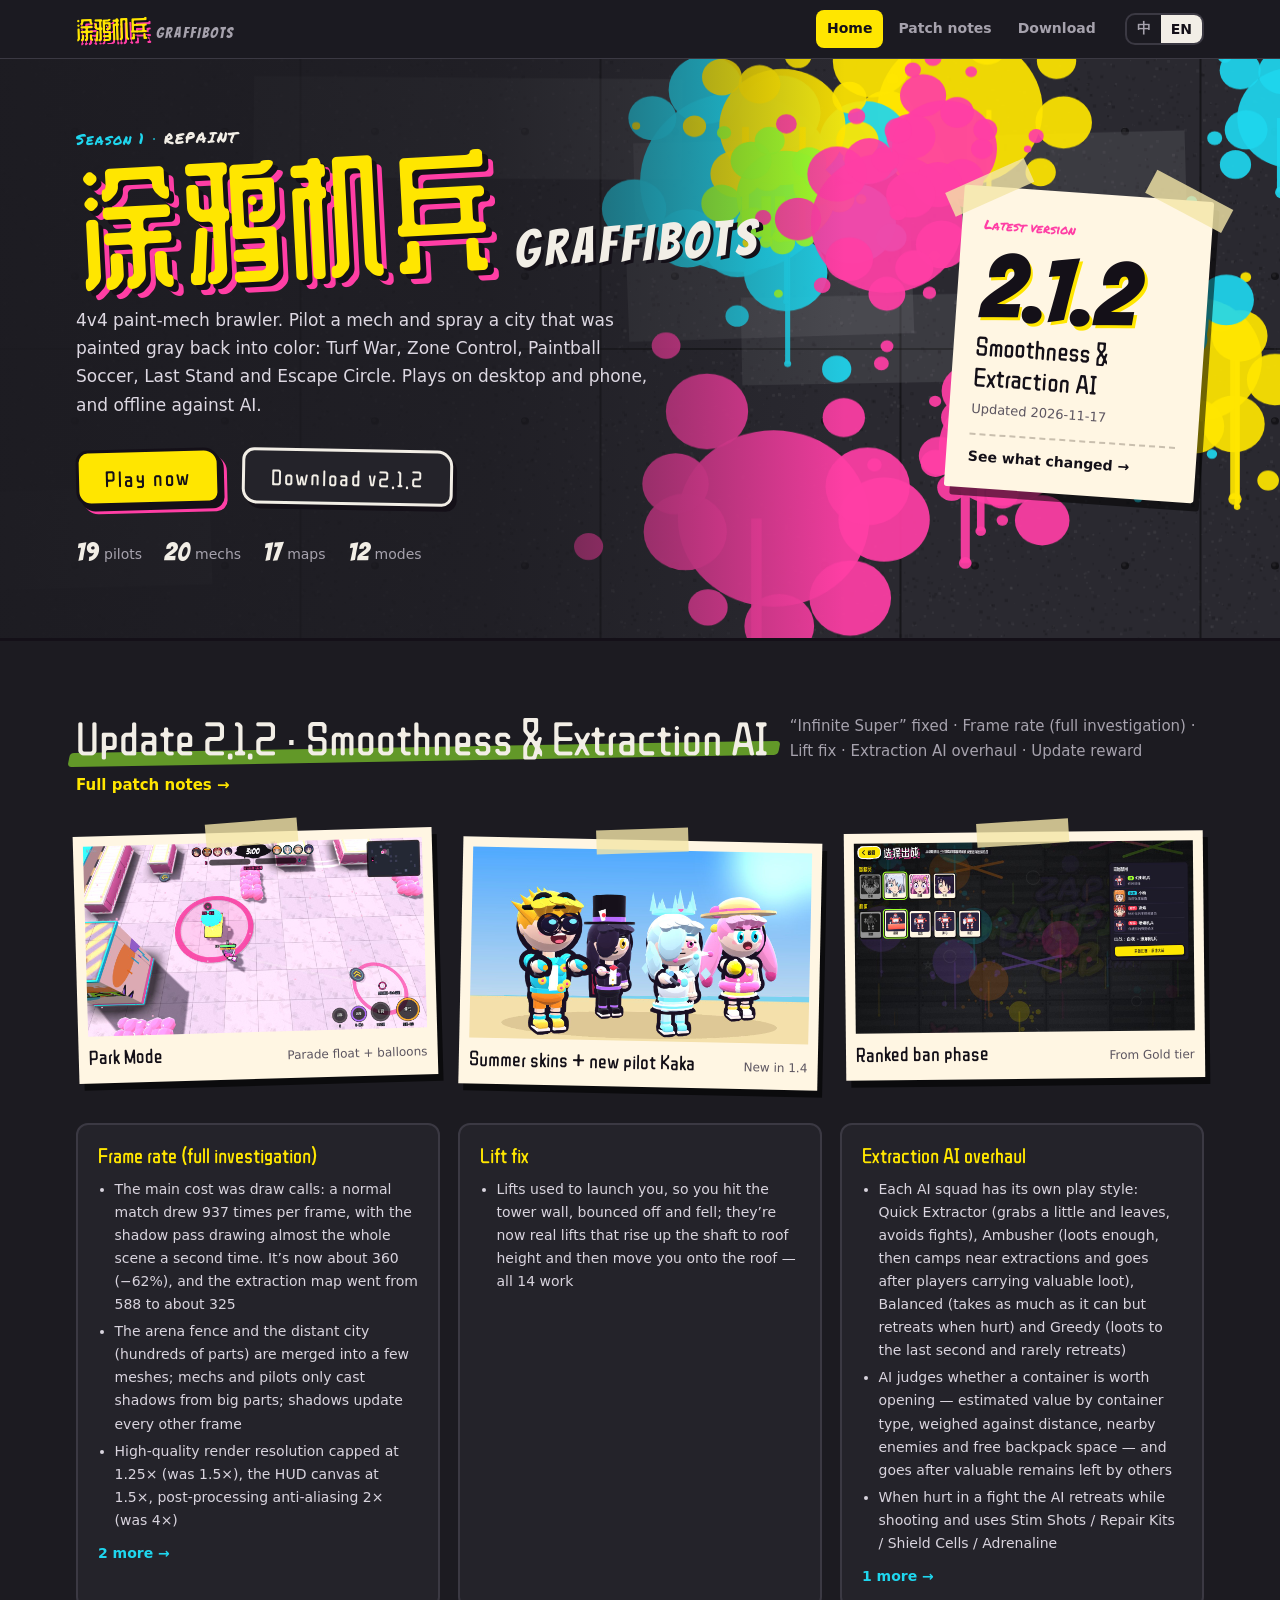
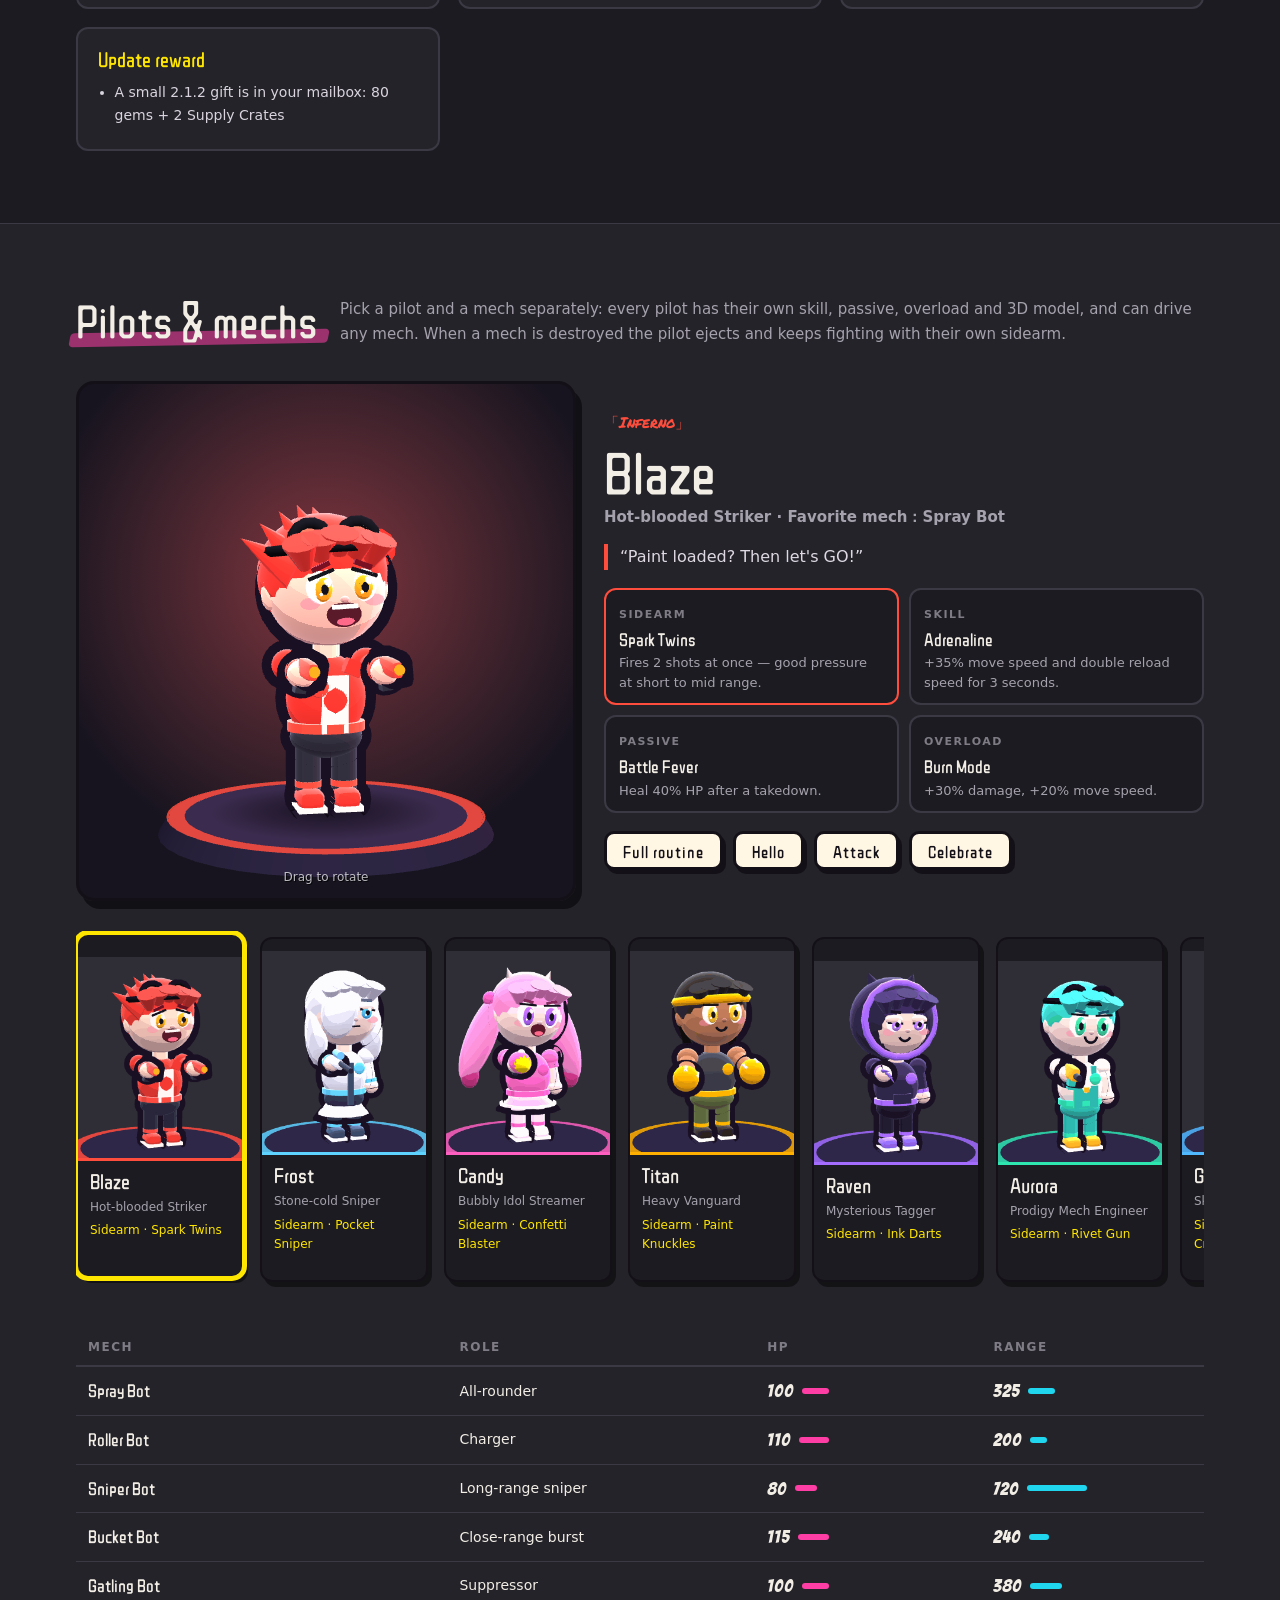
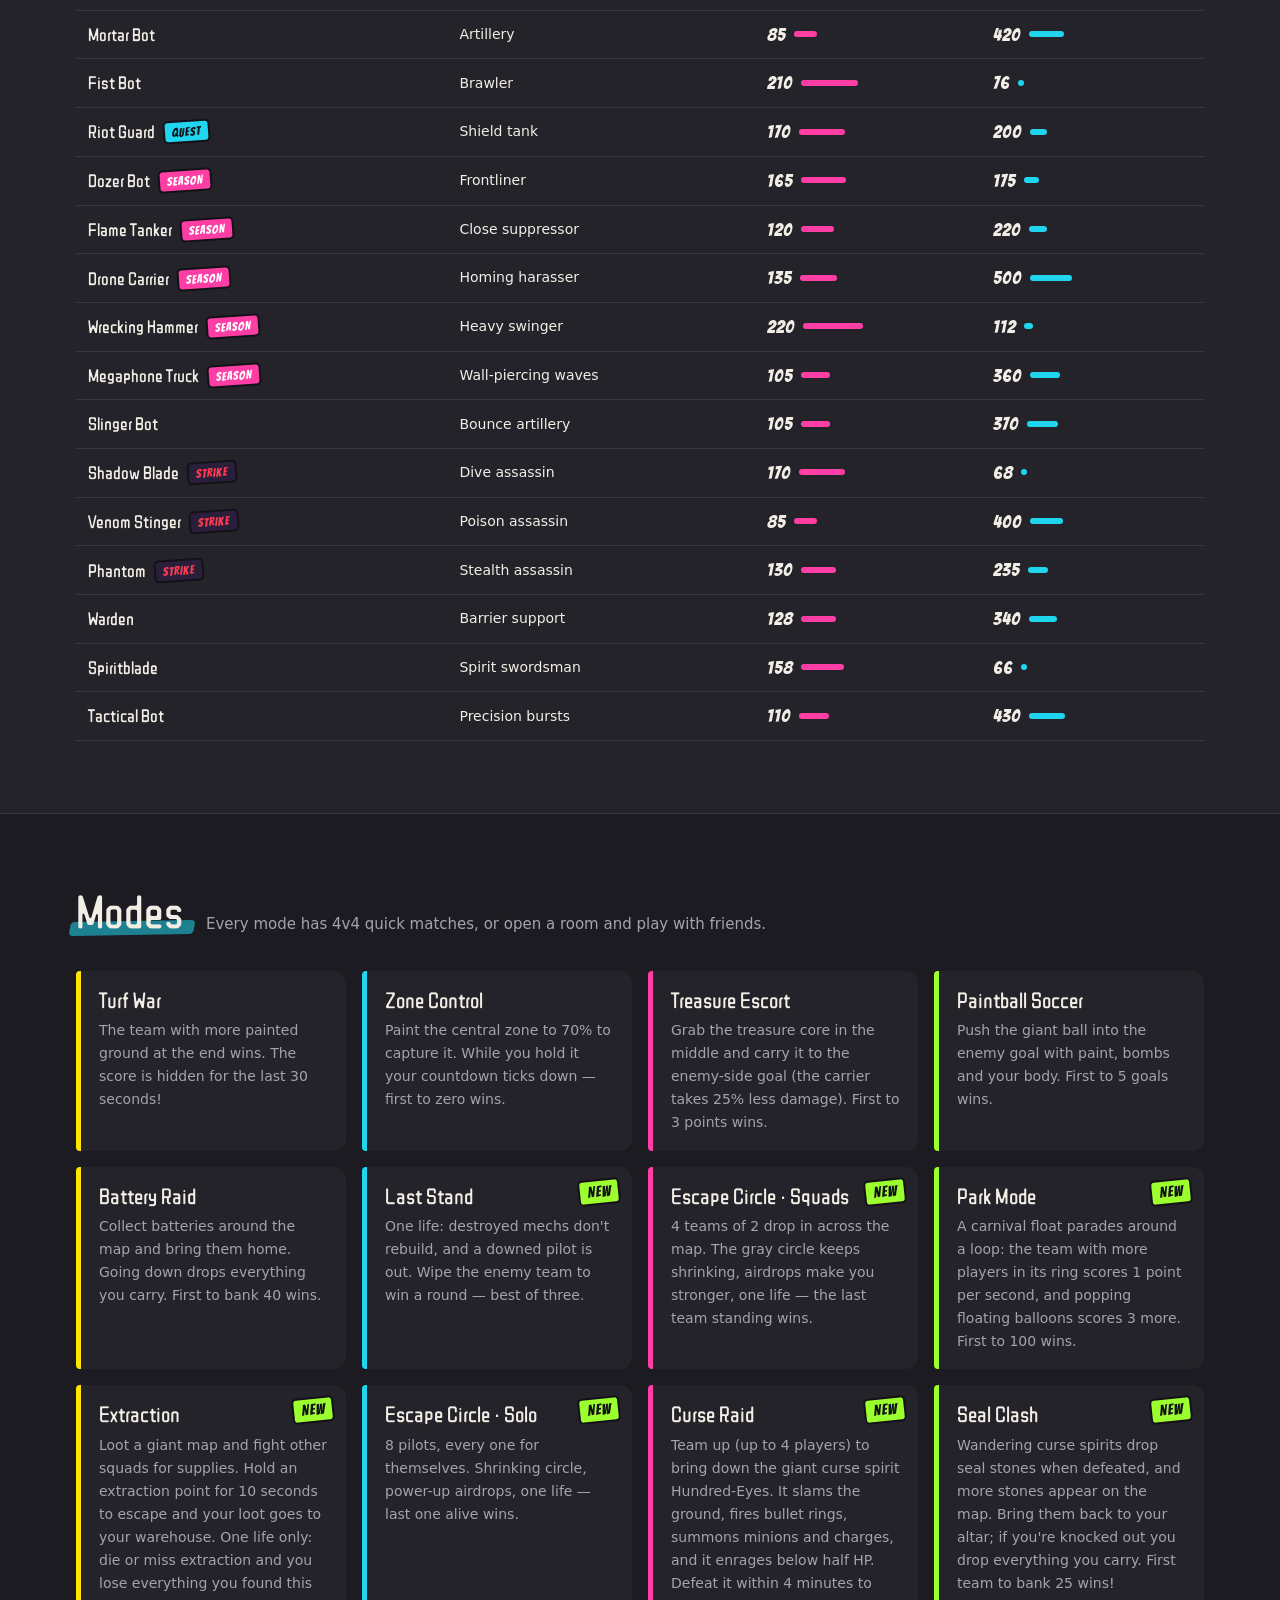
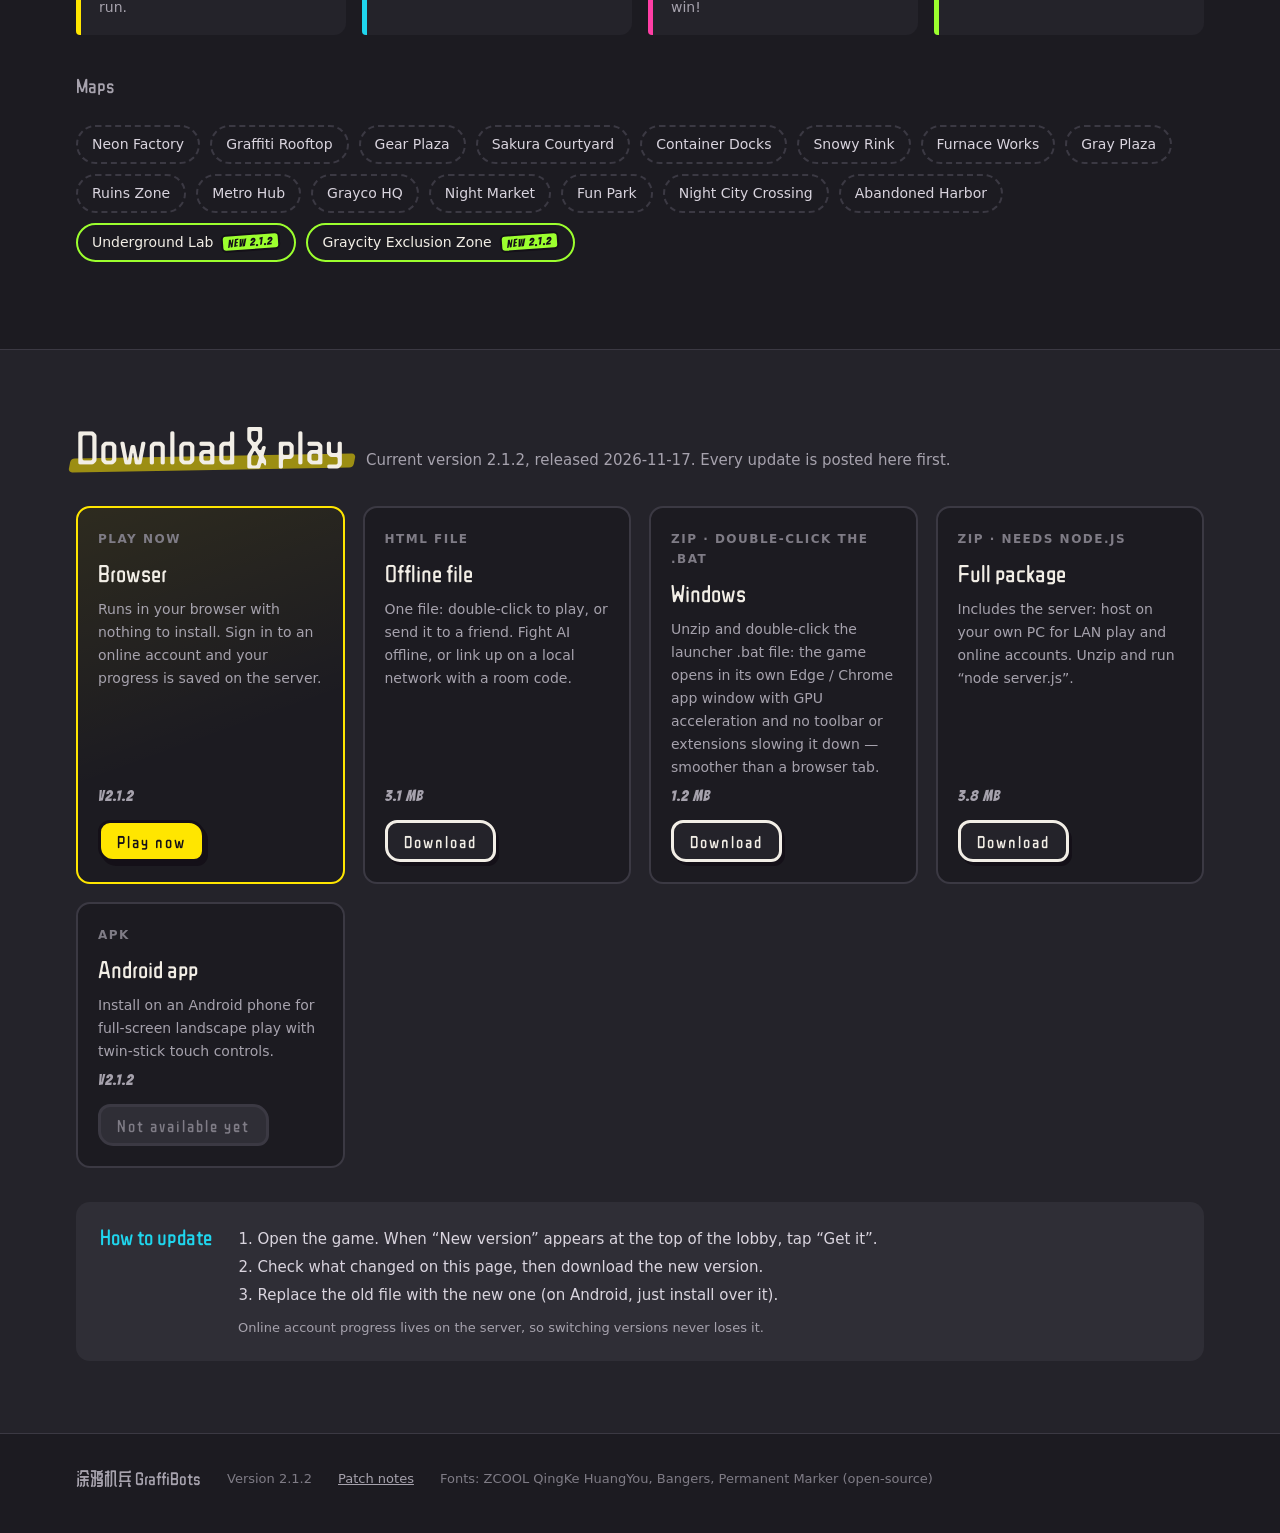
==== commit 3027756f: "2.1.2: Fix infinite Super, cut draw calls ~60%, real lifts, extraction AI play styles - Damage/paint" ====
--- a/site/index.html
+++ b/site/index.html
@@ -25,7 +25,7 @@
 <meta name="twitter:description" content="GraffiBots official site: a 4v4 paint-mech brawler where you spray a gray city back into color. Play free in your browser or download the offline and Android versions.">
 <meta name="twitter:image" content="https://lizard0727.github.io/GraffiBots/img/v14-summer.jpg">
 <meta property="og:url" content="https://lizard0727.github.io/GraffiBots/">
-<script type="application/ld+json">{"@context":"https://schema.org","@type":"VideoGame","name":"涂鸦机兵 GraffiBots","alternateName":"GraffiBots","description":"涂鸦机兵 GraffiBots 官方网站：4 对 4 的涂料机甲乱斗，开着机兵把灰色的城市涂回彩色。免费在浏览器里玩，或下载离线版、安卓版，查看每次更新的内容。","inLanguage":["zh-CN","en"],"genre":["Action","Shooter","Multiplayer"],"gamePlatform":["Web browser","Android"],"applicationCategory":"Game","operatingSystem":"Windows, macOS, Linux, Android","playMode":["MultiPlayer","SinglePlayer"],"numberOfPlayers":{"@type":"QuantitativeValue","minValue":1,"maxValue":8},"softwareVersion":"2.1.1","datePublished":"2026-11-13","dateModified":"2026-11-17","offers":{"@type":"Offer","price":"0","priceCurrency":"USD"},"image":"https://lizard0727.github.io/GraffiBots/img/v14-summer.jpg","url":"https://lizard0727.github.io/GraffiBots/"}</script>
+<script type="application/ld+json">{"@context":"https://schema.org","@type":"VideoGame","name":"涂鸦机兵 GraffiBots","alternateName":"GraffiBots","description":"涂鸦机兵 GraffiBots 官方网站：4 对 4 的涂料机甲乱斗，开着机兵把灰色的城市涂回彩色。免费在浏览器里玩，或下载离线版、安卓版，查看每次更新的内容。","inLanguage":["zh-CN","en"],"genre":["Action","Shooter","Multiplayer"],"gamePlatform":["Web browser","Android"],"applicationCategory":"Game","operatingSystem":"Windows, macOS, Linux, Android","playMode":["MultiPlayer","SinglePlayer"],"numberOfPlayers":{"@type":"QuantitativeValue","minValue":1,"maxValue":8},"softwareVersion":"2.1.2","datePublished":"2026-11-13","dateModified":"2026-11-17","offers":{"@type":"Offer","price":"0","priceCurrency":"USD"},"image":"https://lizard0727.github.io/GraffiBots/img/v14-summer.jpg","url":"https://lizard0727.github.io/GraffiBots/"}</script>
 <!-- seo:end -->
 <style>
 @font-face { font-family: 'GBHead'; src: url('fonts/huangyou.woff2') format('woff2'); font-display: swap; }
@@ -276,8 +276,8 @@
 <!-- noscript:start（由 tools/build-site.js 生成：搜索引擎和关掉 JavaScript 的人看到的内容） -->
 <noscript><div class="wrap" style="padding-block:24px">
 <h1>涂鸦机兵 GraffiBots</h1><p>涂鸦机兵 GraffiBots 官方网站：4 对 4 的涂料机甲乱斗，开着机兵把灰色的城市涂回彩色。免费在浏览器里玩，或下载离线版、安卓版，查看每次更新的内容。</p><p>GraffiBots official site: a 4v4 paint-mech brawler where you spray a gray city back into color. Play free in your browser or download the offline and Android versions.</p>
-<p>当前版本 2.1.1（2026-11-17）。驾驶员 19 位 · 机兵 20 台 · 地图 17 张 · 玩法 12 种。</p>
-<h2>2.1.1 更新 · 中途加入 &amp; 账号互通</h2><h3>撤离：中途加入</h3><ul><li>和三角洲一样：有小队全灭后，空出来的位置会有新的小队中途杀进来——联机时优先匹配正在排队的真人玩家，没人排队时由 AI 增援小队空降补位</li><li>新小队进场时全场播报：「新小队「XX」中途加入战场！当前 N 支小队」</li><li>新小队从离其他小队最远的出生点进场；每局最多 4 支，剩余时间不到 5 分钟后不再加入</li><li>联机开「撤离行动」时会先找同难度、有空位的进行中对局直接加入，找不到才开新的一局</li></ul><h3>更多可以拾取的物资</h3><ul><li>新增 31 种物资（共 65 种）：铜线、电钻、防毒面具、热成像仪、固态硬盘、加固笔记本、夜视仪、青铜雕像、钻石、名画、灰石服务器硬盘、至宝「机甲之心」……</li><li>新增 4 种消耗品：急救针（+50 生命）、护盾电池（50 护盾）、肾上腺素（加速 + 快速装填 4 秒）、机体维修包（+120 生命），在背包里双击（手机双击）使用</li><li>新增 3 种容器：冰箱、服务器机柜、工具柜，各自掉落对应类型的物资</li><li>所有物资都有了自己的图标</li></ul><h3>大地图</h3><ul><li>所有模式都可以按 N 打开大地图（撤离模式 N / M 都行），手机右上角新增 🗺 按钮</li></ul><h3>账号互通</h3><ul><li>新增「账号转移码」：在名片页「导出账号」，到另一个浏览器 / 设备（Edge、Chrome、手机、HTML 文件版……）的登录页「导入账号」，用原来的密码登录，进度一起带走</li><li>新增「连接游戏服务器」：所有版本（官网网页版、HTML 文件版、Windows 版、安卓版）都可以填同一个服务器地址，共用同一套在线账号</li><li>浏览器禁止页面保存数据时（隐私模式、某些 Edge 设置下直接打开的 HTML 文件），登录页会提醒，避免账号丢失</li></ul><h3>更新奖励</h3><ul><li>信箱里有一份 2.1.1 小礼包：100 宝石 + 补给箱</li></ul>
+<p>当前版本 2.1.2（2026-11-17）。驾驶员 19 位 · 机兵 20 台 · 地图 17 张 · 玩法 12 种。</p>
+<h2>2.1.2 更新 · 流畅度 &amp; 撤离 AI</h2><h3>修复「无限大招」</h3><ul><li>狙击机兵「锁定导弹」以前会锁定全图所有敌人，导弹伤害又给大招充能，打中后马上又能放，形成无限大招</li><li>现在：放大招后 3 秒内造成的伤害和涂地都不再给大招充能（所有机体都一样）</li><li>锁定导弹只锁定 1100 范围内、看得见的最近 4 个敌人（草丛里 / 隐身的锁不到），每发最多 100 伤害（原 140），大招充能 240 → 270</li></ul><h3>帧率优化（彻查）</h3><ul><li>查出来主要卡在「绘制次数」：一局普通对战每帧要画 937 次，其中阴影那一遍几乎把整个场景又画了一遍。现在降到约 360 次（−62%），撤离地图从 588 降到约 325</li><li>场地围栏、远景城市的几百个零件合并成几块网格；机兵和驾驶员只有大的部件投影子；阴影改成隔帧更新</li><li>高画质渲染分辨率上限 1.5 → 1.25 倍，界面画布最多 1.5 倍，后期抗锯齿 4x → 2x</li><li>自动调节画质会一档档降：分辨率 → 关阴影 → 关泛光 → 再降分辨率，帧率回来后再慢慢调回</li><li>浏览器没有开显卡加速（软件渲染，帧率只有 20–30）时会提醒并自动切到低画质；设置里能看到显卡名称</li></ul><h3>电梯修复</h3><ul><li>电梯以前是把人弹上去，撞到楼墙会被弹回来掉下去；现在是真正的电梯：沿电梯井升到楼顶高度，再平移到楼顶上，14 部电梯全部能用</li></ul><h3>撤离 AI 大改</h3><ul><li>每支 AI 小队有自己的打法：早撤型（拿一点就走、能不打就不打）、阴人型（拿够本钱后蹲在撤离点附近阴人，专挑身上值钱的）、均衡型（能多拿就多拿，残血就撤）、贪心型（拿到最后一刻，残血也不太跑）</li><li>AI 会判断容器值不值得开：按容器类型估算价值，再算上距离、附近的敌人和背包剩余空间；别人留下的高价值遗骸会去抢</li><li>战斗中残血会边打边撤，会用急救针 / 维修包 / 护盾电池 / 肾上腺素</li><li>模拟测试：每局成功撤离的 AI 从 3–5 / 18 提高到约 15 / 30</li></ul><h3>更新奖励</h3><ul><li>信箱里有一份 2.1.2 小礼包：80 宝石 + 2 个补给箱</li></ul>
 <h2>驾驶员</h2><ul><li>凌焰（Blaze）：热血突击手，随身武器「火花双枪」</li><li>白夜（Frost）：冷面狙击手，随身武器「袖珍狙击枪」</li><li>苏糖（Candy）：元气偶像主播，随身武器「彩带喷枪」</li><li>雷豹（Titan）：重装开路者，随身武器「涂料拳套」</li><li>夜鸢（Raven）：神秘涂鸦师，随身武器「墨汁飞镖」</li><li>星澜（Aurora）：天才机兵工程师，随身武器「铆钉枪」</li><li>风羽（Gale）：天空竞速手，随身武器「疾风弩」</li><li>洛奇（Hex）：天才黑客，随身武器「电击枪」</li><li>包大福（Bao）：后勤大厨，随身武器「平底锅」</li><li>秦岳（Qin）：退役王牌，随身武器「手雷」</li><li>小柚（Yuzu）：无人机少女，随身武器「迷你无人机」</li><li>岚（Lan）：灰城反抗军队长，随身武器「信号枪」</li><li>石磊（Rocky）：拆迁队工头，随身武器「钉锤」</li><li>叶声（Echo）：地下电台 DJ，随身武器「口袋音箱」</li><li>韩冰（Han）：灰石集团前安保主管，随身武器「警用电棍」</li><li>卡卡（Kaka）：街头魔术师，随身武器「扑克飞牌」</li><li>符零（Sigil）：夜都符术师，随身武器「符纸飞镖」</li><li>赤镰（Crimson）：恶灵宿主，随身武器「断骨短镰」</li><li>霍克（Hawk）：雇佣兵队长，随身武器「冲锋手枪」</li></ul>
 <h2>玩法</h2><ul><li>涂地大战：比赛结束时涂色面积更大的队伍获胜。最后 30 秒局势将被隐藏！</li><li>抢占据点：把中央据点涂到 70% 即可占领，占领期间己方倒计时减少，先归零者获胜。</li><li>护送宝物：抢下中央的宝物核心，带到敌方一侧的终点台得分（持有者受到的伤害降低 25%），先得 3 分获胜。</li><li>漆弹足球：用涂料子弹、炸弹和身体把大球推进对方球门，先进 5 球获胜。</li><li>电池掠夺：收集地图上的能量电池送回己方基地，被击倒会掉落全部电池，先存满 40 个获胜。</li><li>生死之战：只有一条命：机体被打爆不会重建，驾驶员也倒下就出局。先把对面全队消灭赢一局，三局两胜。</li><li>逃亡圈 · 四队：4 队 × 2 人分散空降。灰色毒圈不断缩小，捡空投箱变强，只有一条命，最后活下来的队伍获胜。</li><li>乐园模式：嘉年华花车沿着环形路线巡游：花车光圈里人多的队伍每秒得 1 分，打爆飘着的气球再得 3 分。先到 100 分获胜。</li><li>搜刮撤离：超大地图上搜刮物资、和其他小队争夺，在撤离点读条 10 秒成功撤离，带出来的物资存进仓库。只有一条命，阵亡或没来得及撤离，这局搜到的东西全部丢失。</li><li>逃亡圈 · 单人：8 名驾驶员各自为战。毒圈缩小、空投箱变强、只有一条命，活到最后就是赢家。</li><li>咒灵讨伐：最多 4 人合作讨伐巨型咒灵「百目」：它会砸地、放弹幕、召唤小咒灵、冲撞，血量过半后进入狂暴。4 分钟内打倒它就赢了！</li><li>封印争夺：打倒四处游荡的咒灵会掉落封印石，地图上也会不时出现。把封印石带回己方祭坛存起来，被击倒会掉落身上全部封印石。先存满 25 个获胜！</li></ul>
 <p><a href="#download">下载 / Download</a> · <a href="#updates">更新日志 / Patch notes</a></p>
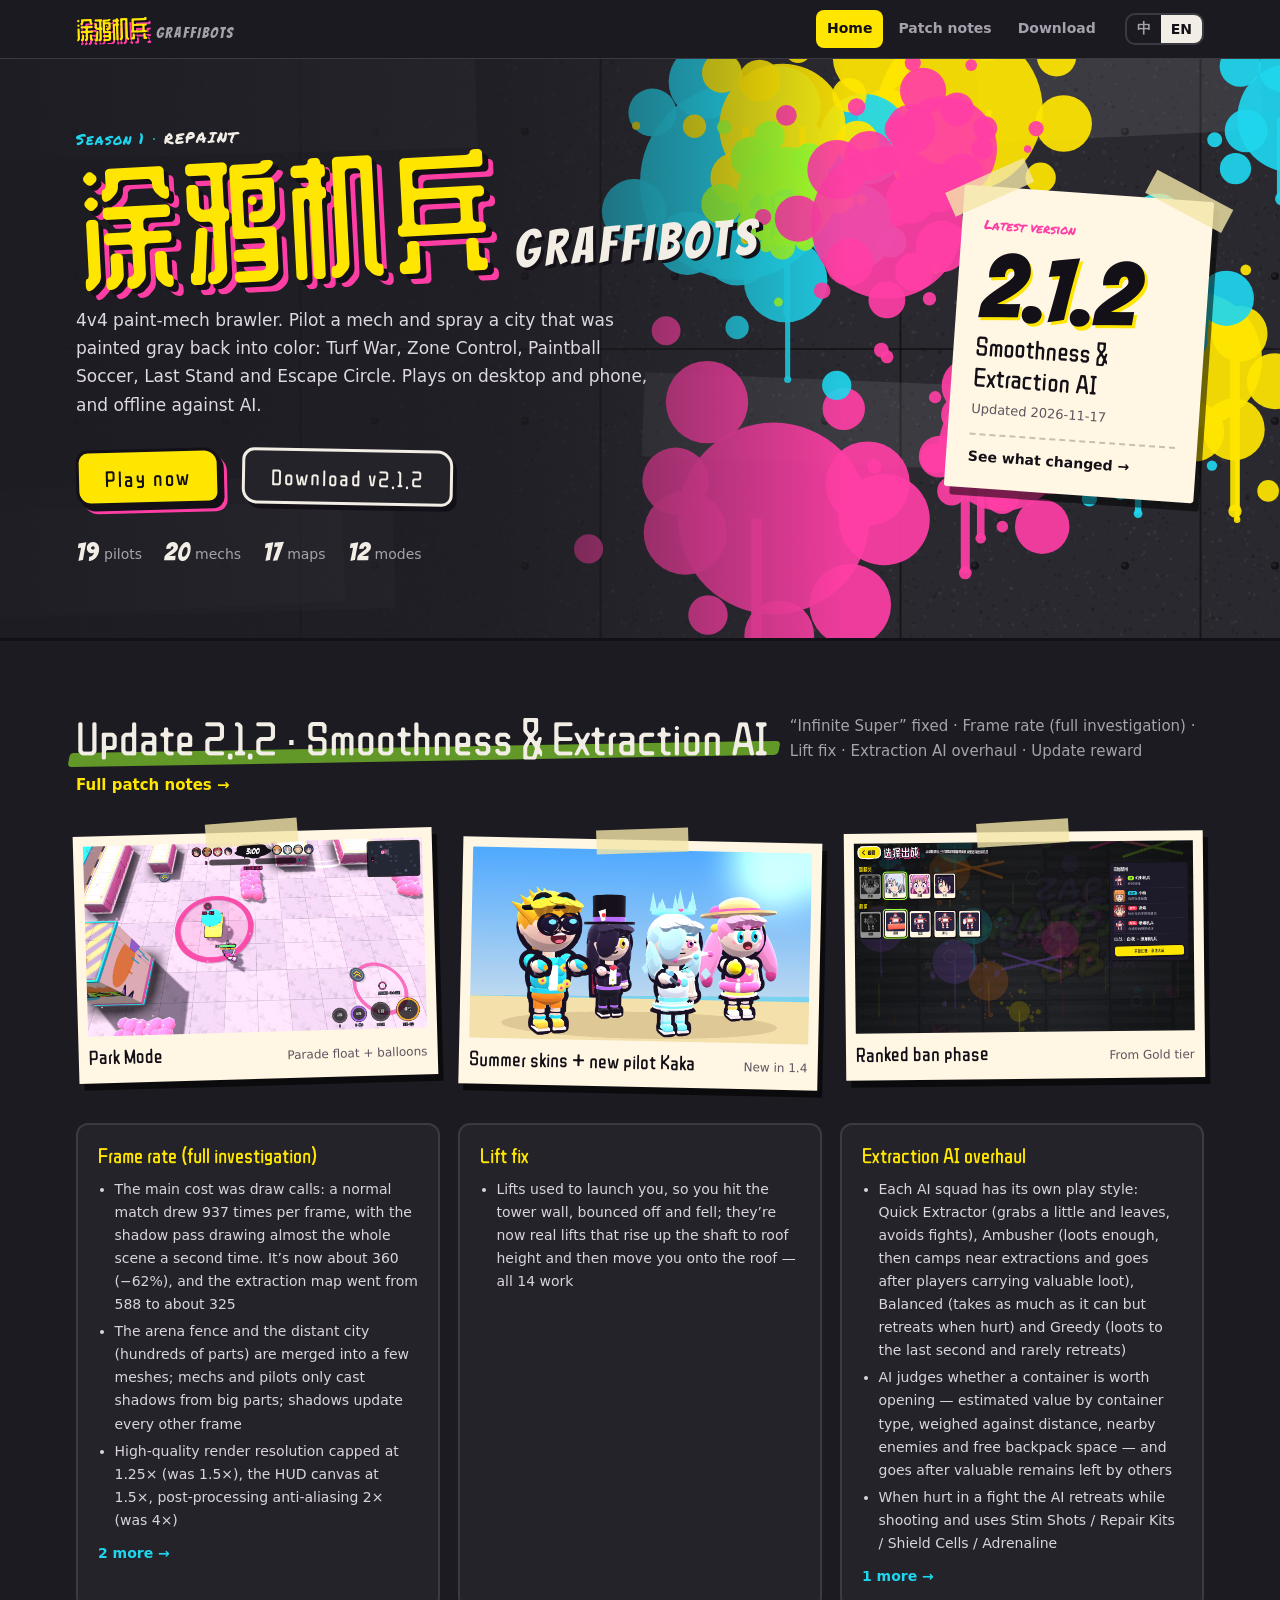
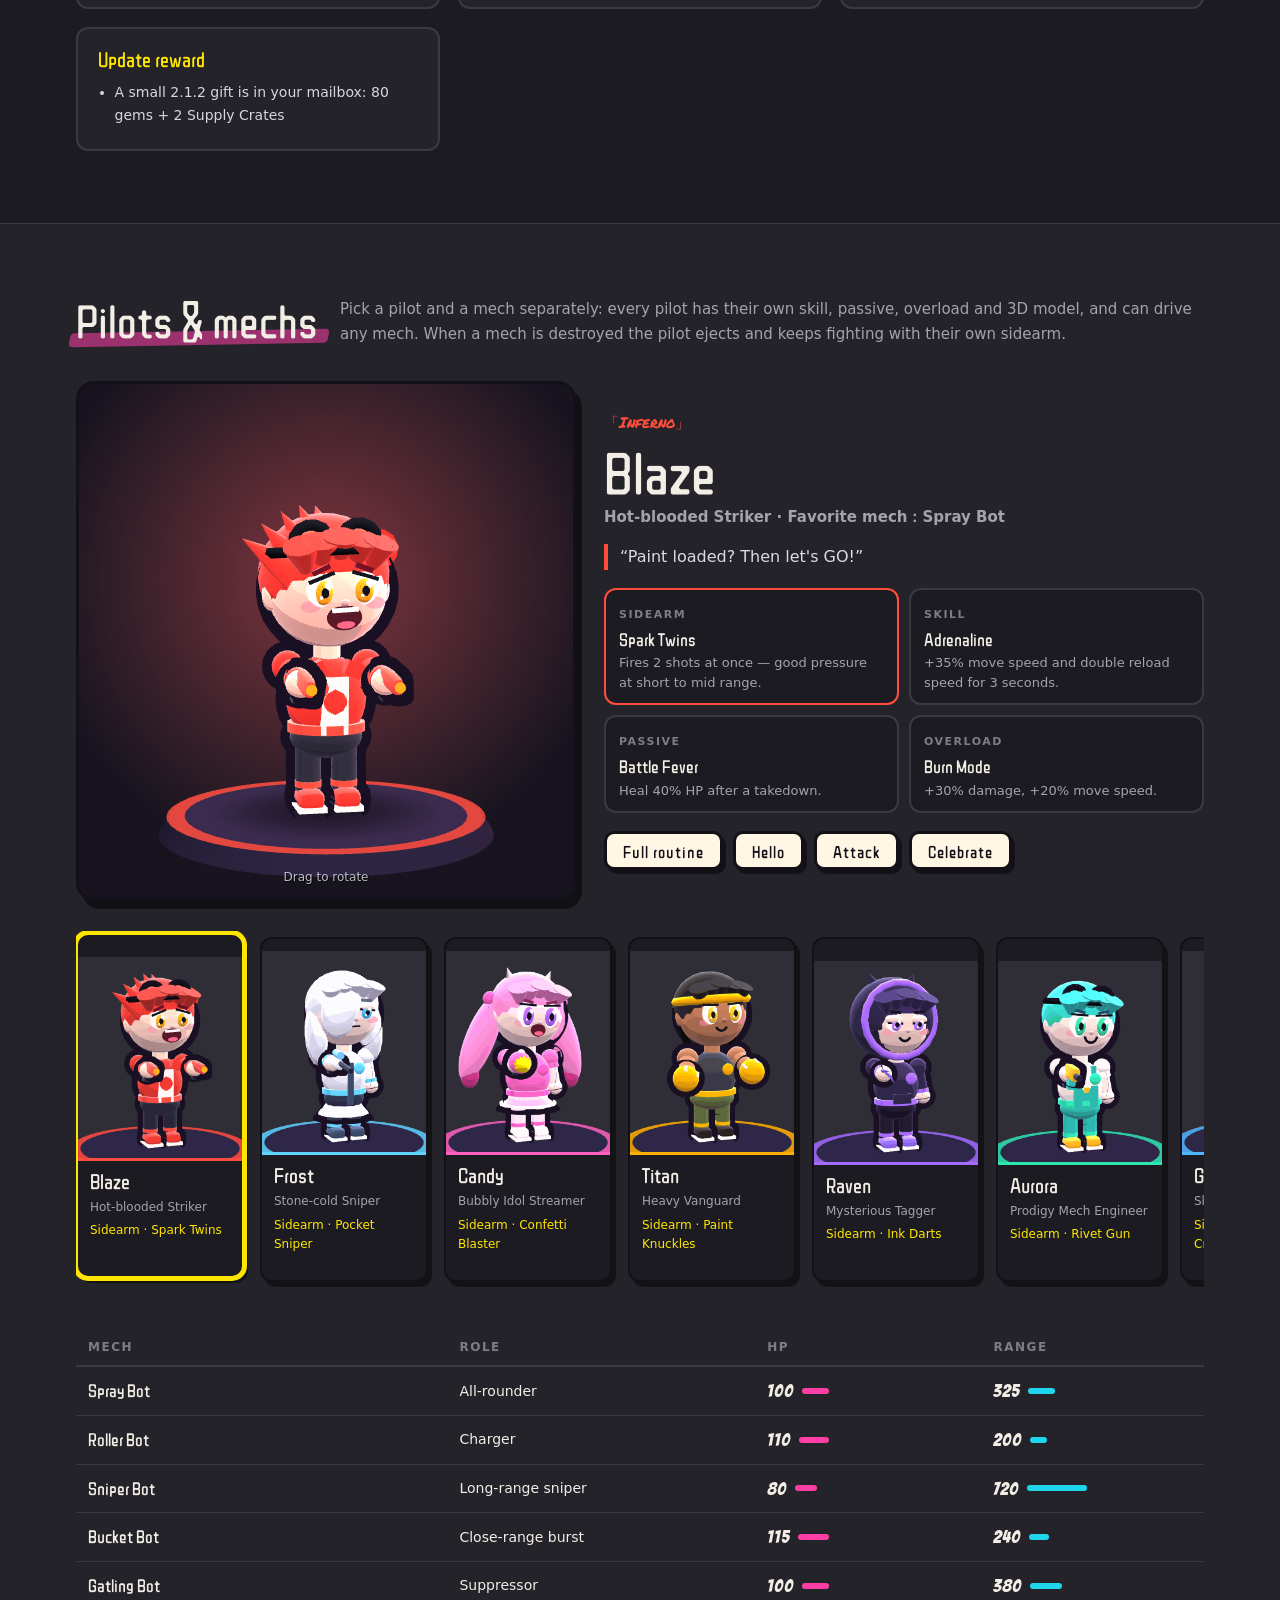
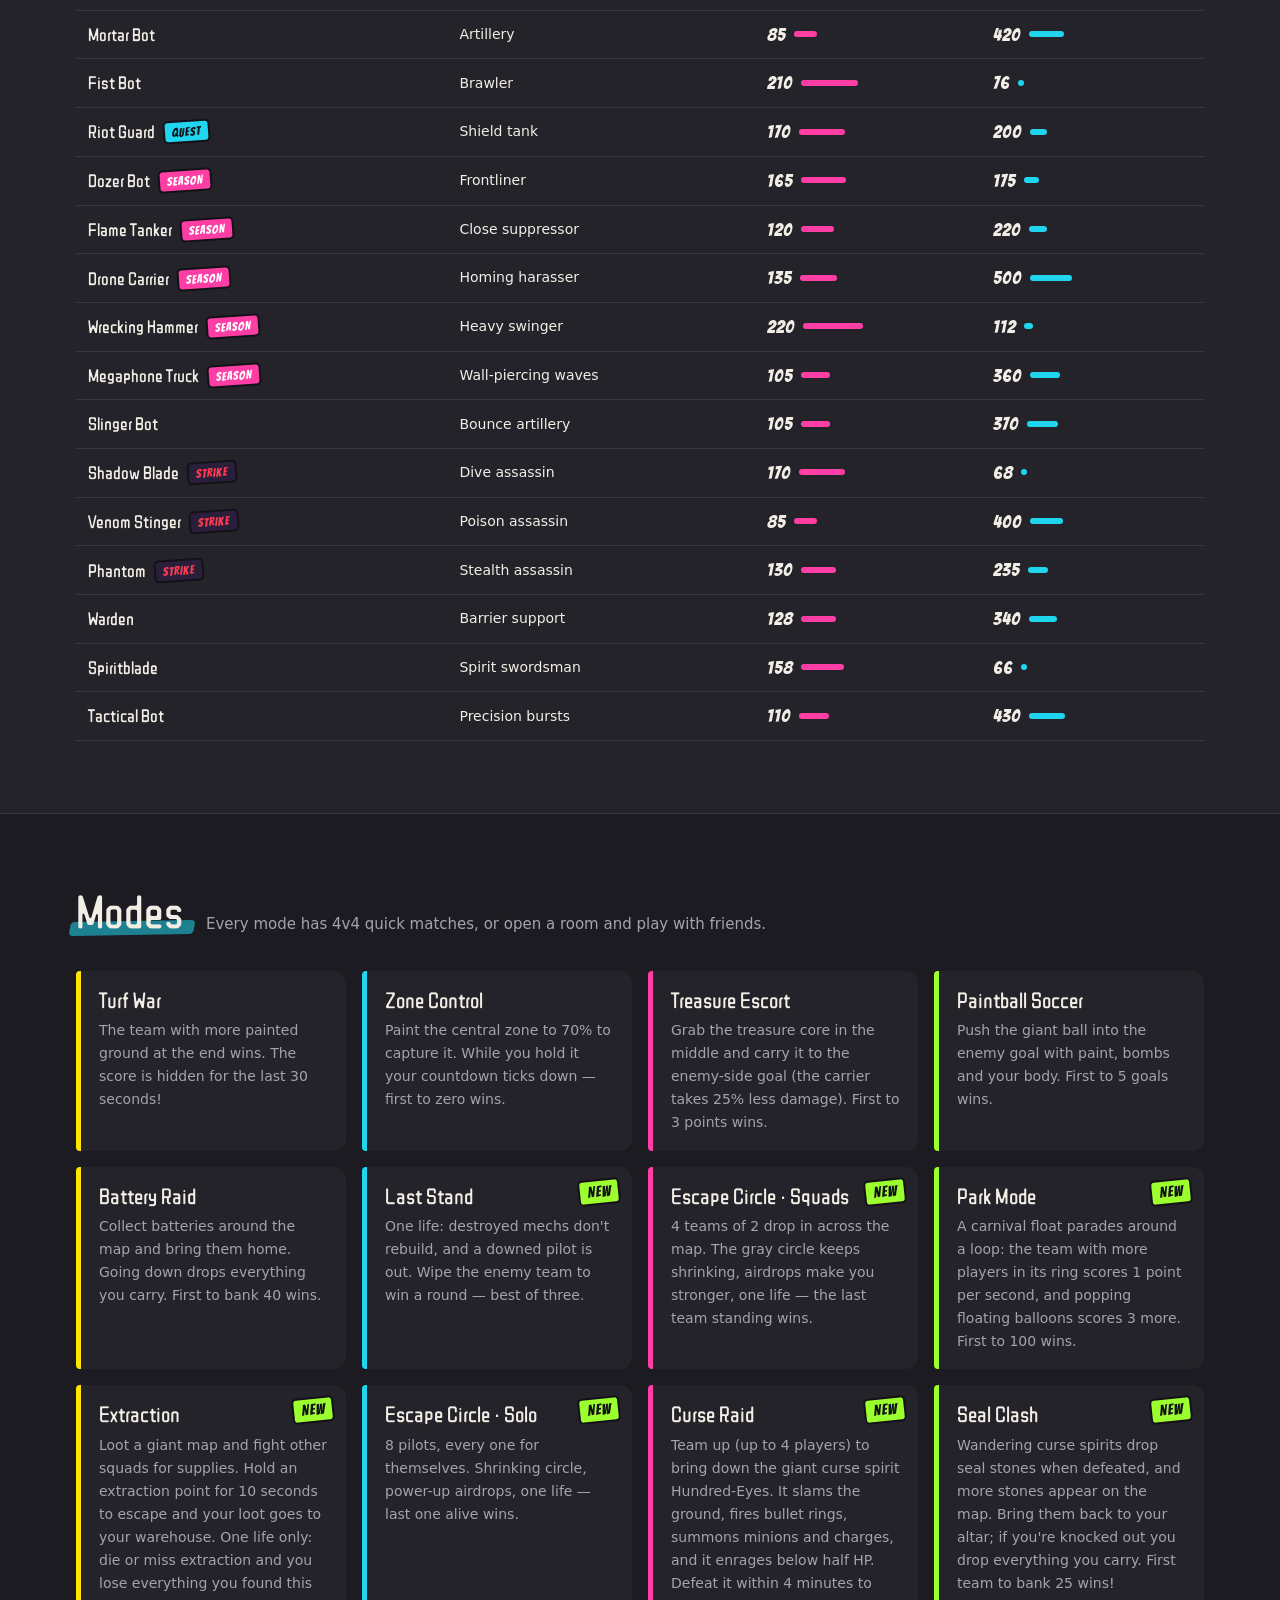
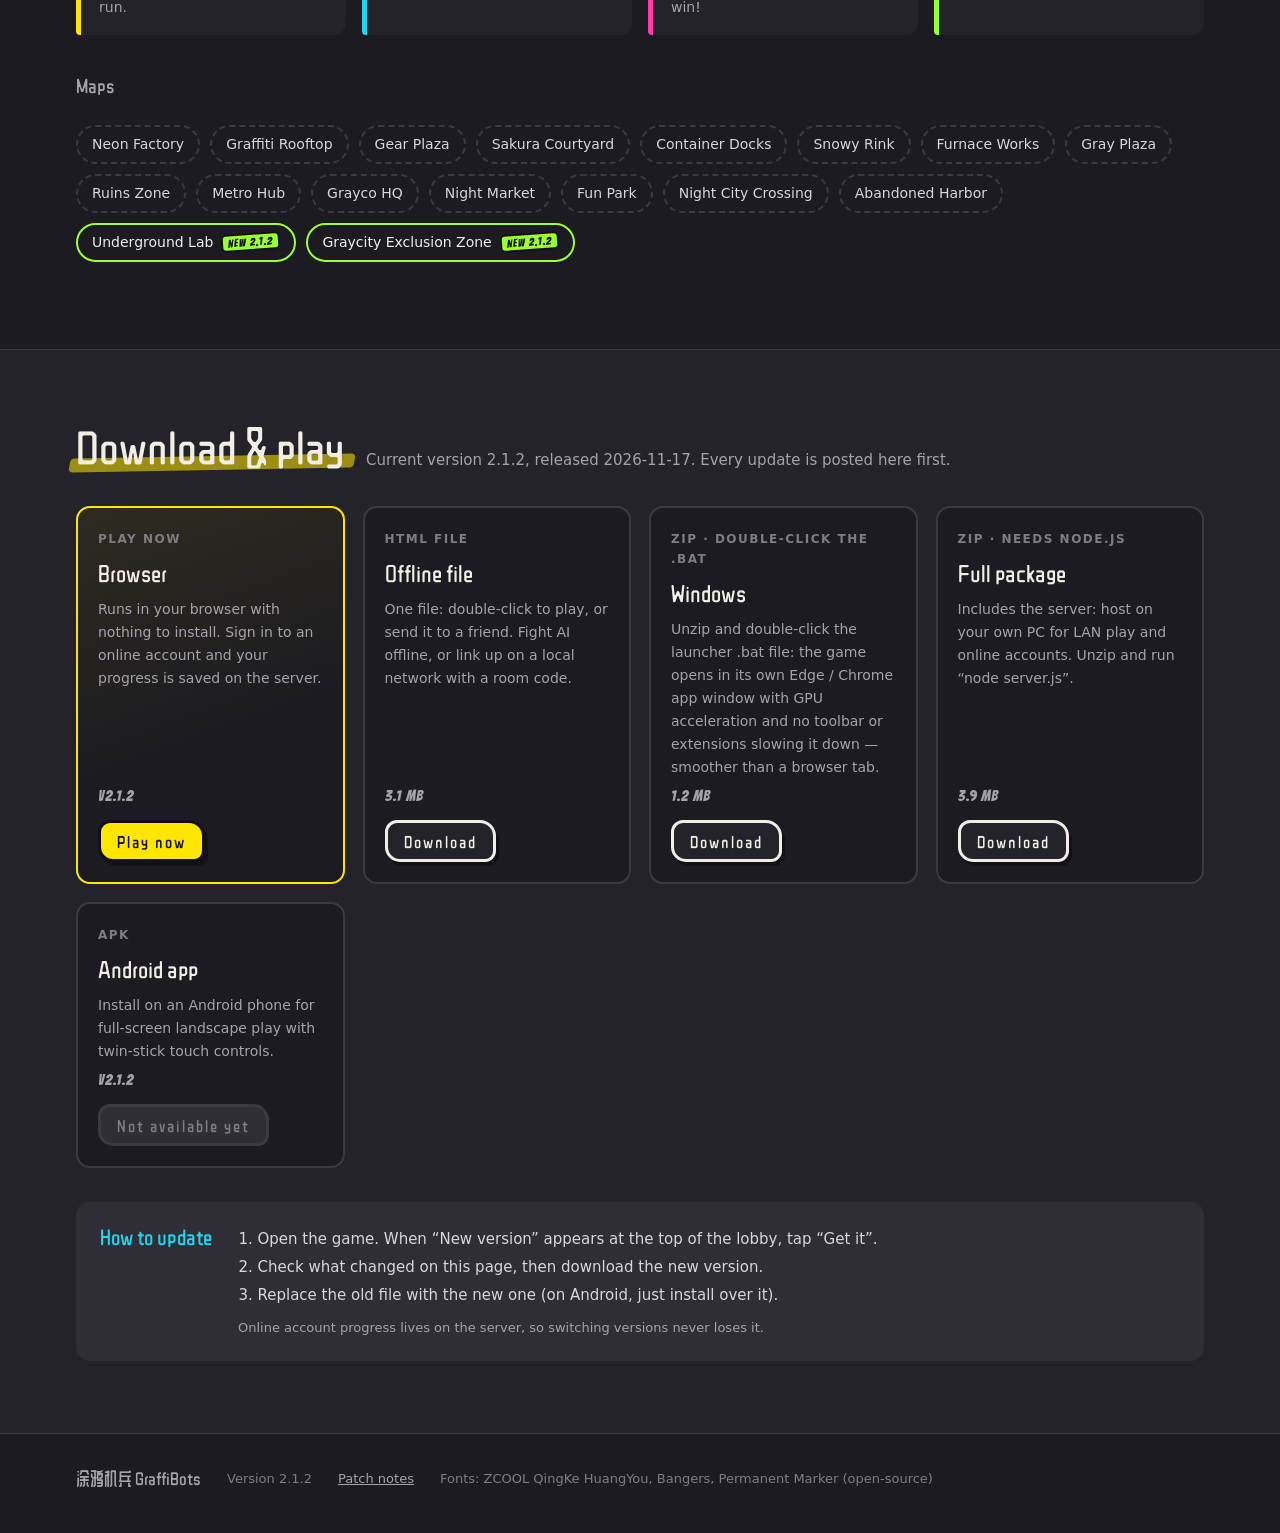
==== commit 8cf4d414: "Site downloads: stable latest-named files so links survive updates; stabilize guard test - build-sit" ====
--- a/site/index.html
+++ b/site/index.html
@@ -492,7 +492,7 @@
     let html = card('web', true, `<span class="size">v${esc(D.version)}</span><a class="btn btn-play btn-sm" href="${esc(playUrl)}" target="_blank" rel="noopener">${esc(t('web_go'))}</a>`);
     for (const d of D.downloads) {
       let btn;
-      if (d.have) btn = `<span class="size">${mb(d.size)}</span><a class="btn btn-ghost btn-sm" href="${esc(d.file)}" download>${esc(t('dl_go'))}</a>`;
+      if (d.have) btn = `<span class="size">${mb(d.size)}</span><a class="btn btn-ghost btn-sm" href="${esc(d.file)}" download="${esc(d.name || '')}">${esc(t('dl_go'))}</a>`;
       else if (CFG.home) btn = `<span class="size">v${esc(D.version)}${d.size ? ' · ' + mb(d.size) : ''}</span><a class="btn btn-ghost btn-sm" href="${esc(CFG.home)}#download" target="_blank" rel="noopener">${esc(t('site_go'))}</a>`;
       else btn = `<span class="size">v${esc(D.version)}</span><a class="btn btn-sm" aria-disabled="true">${esc(t('not_yet'))}</a>`;
       html += card(d.id, false, btn);
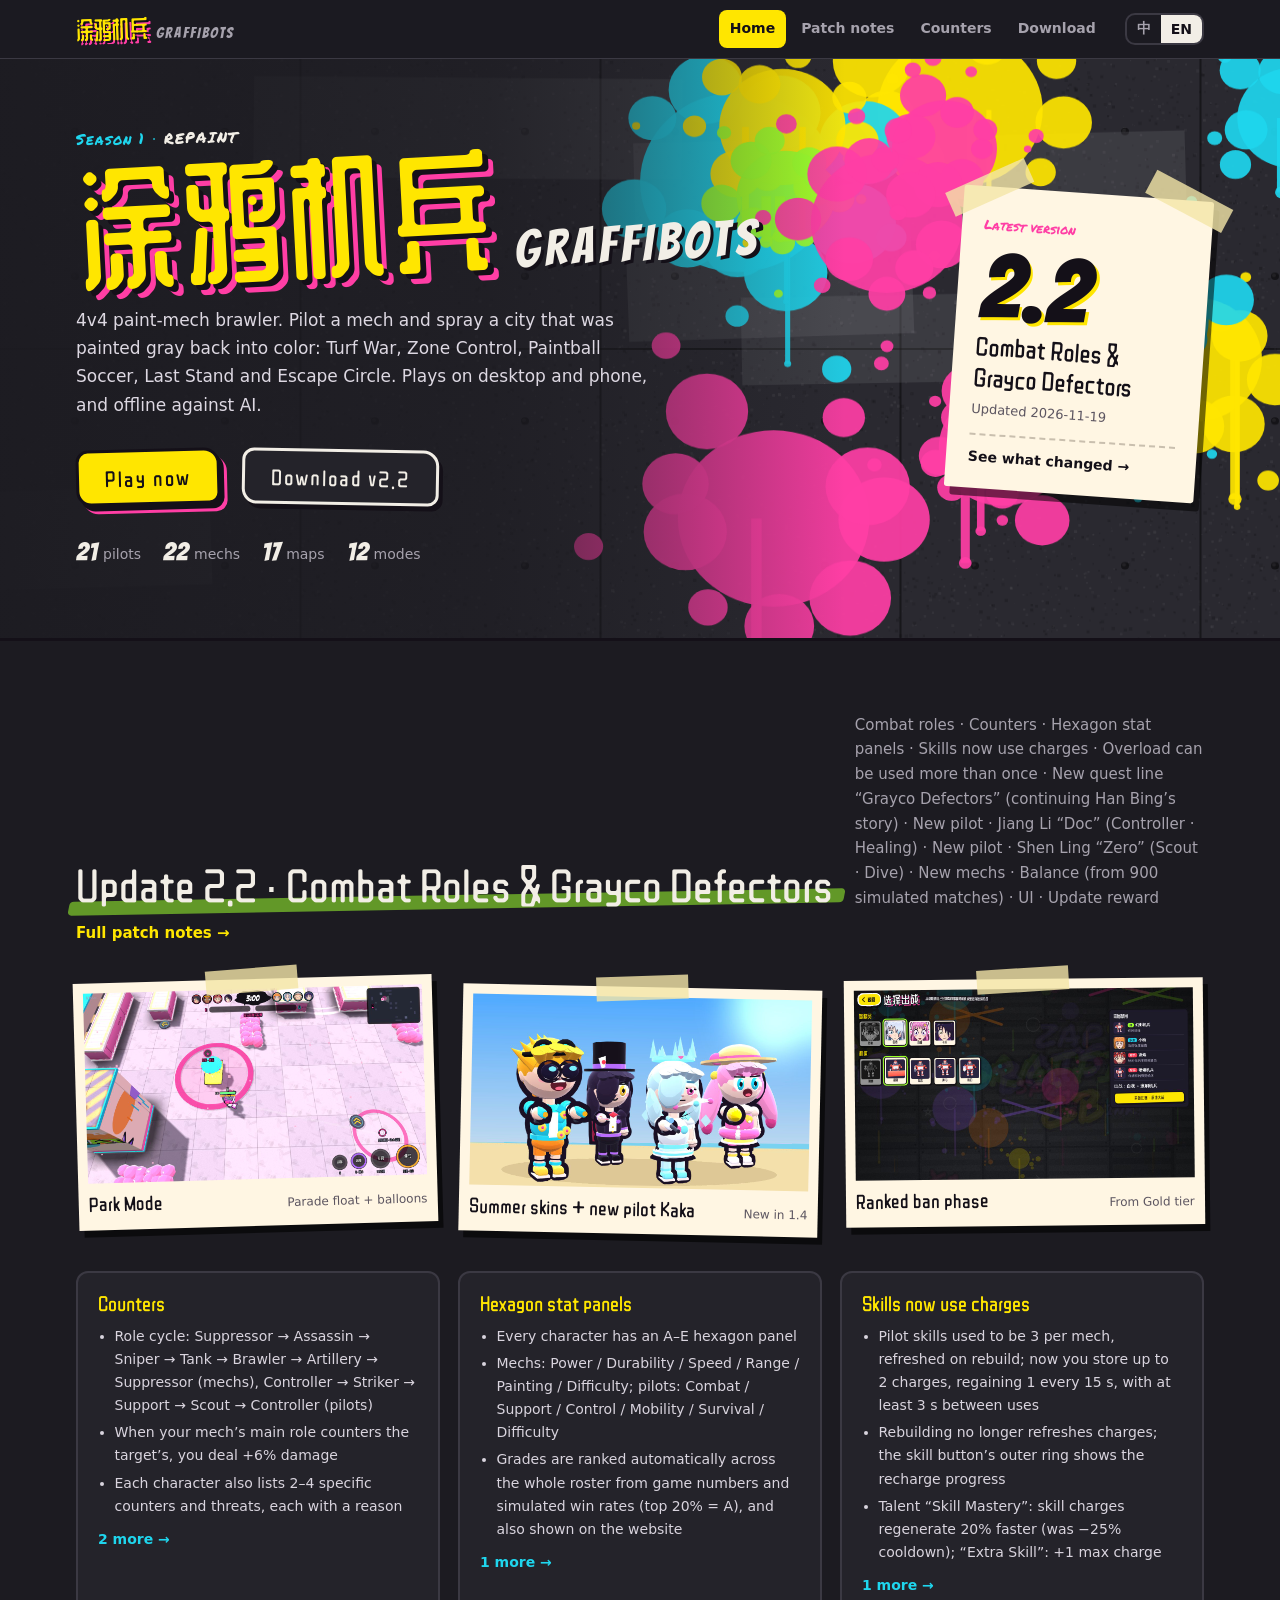
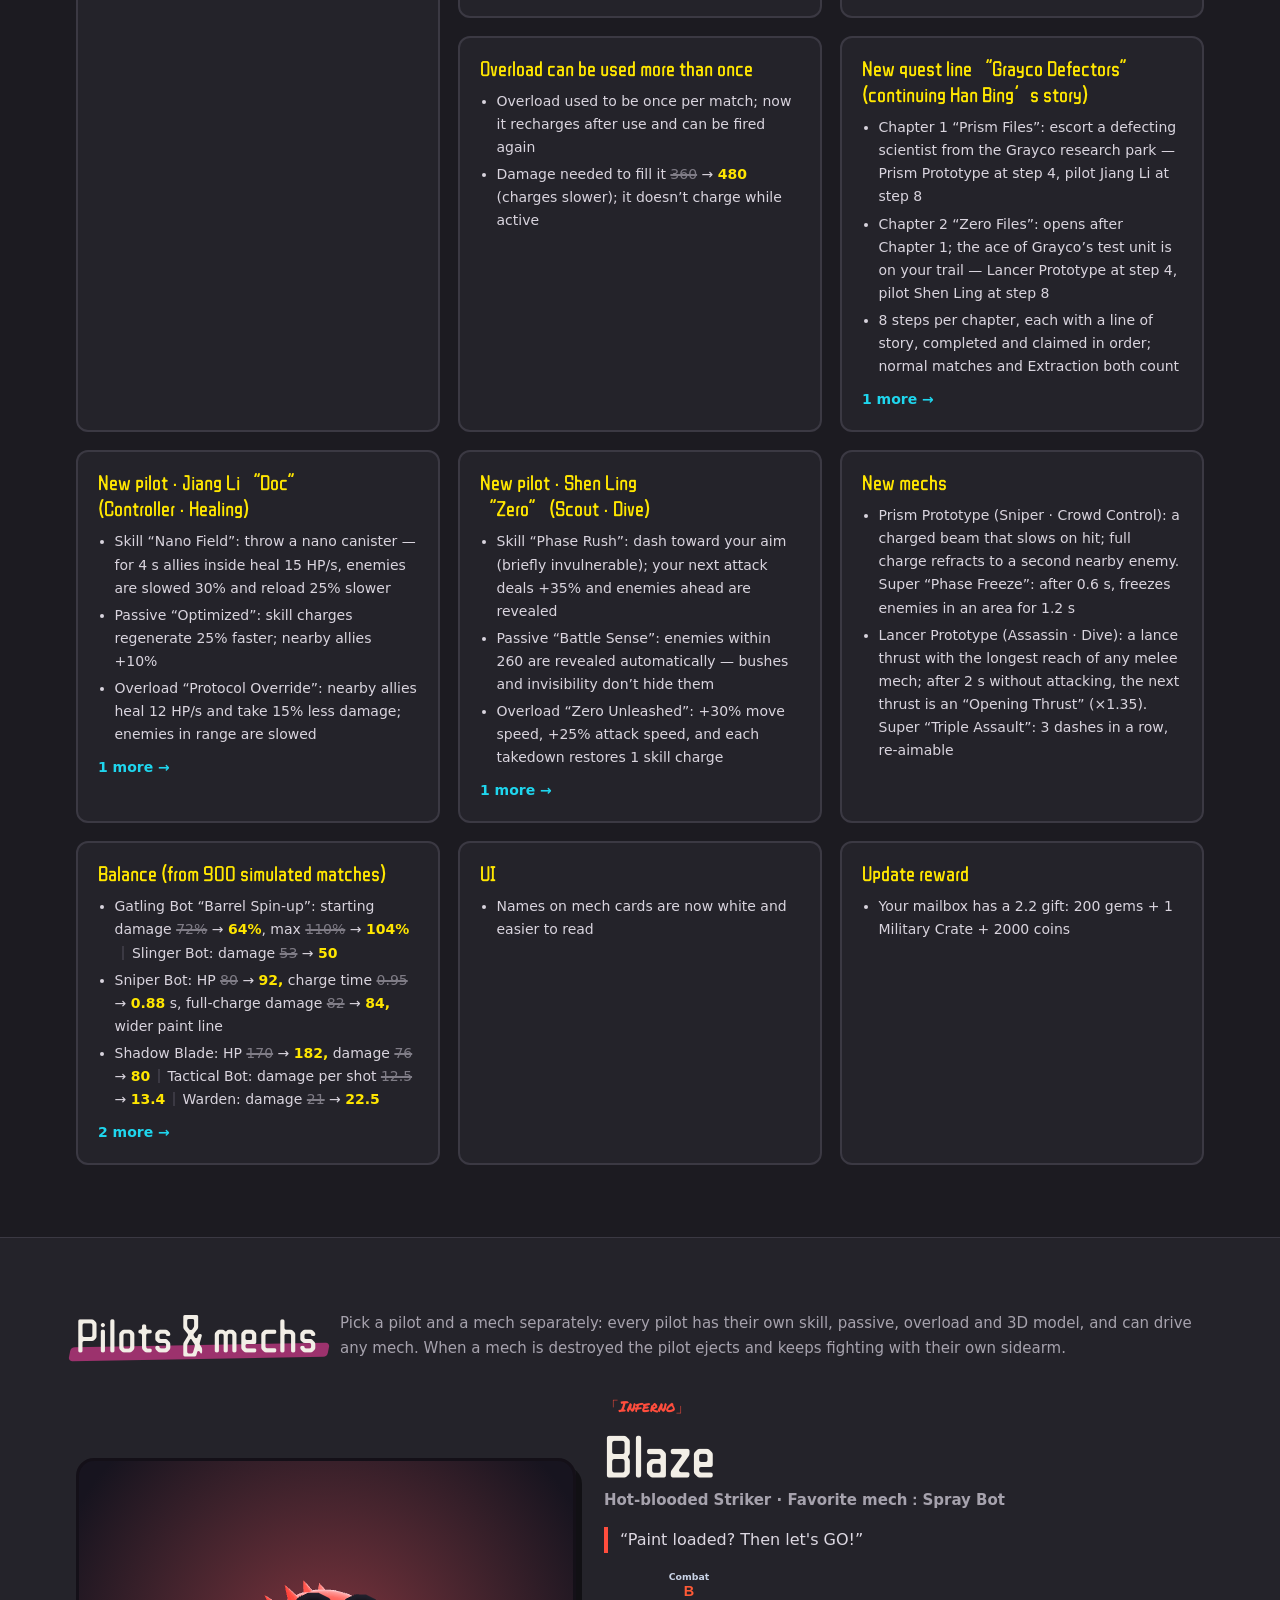
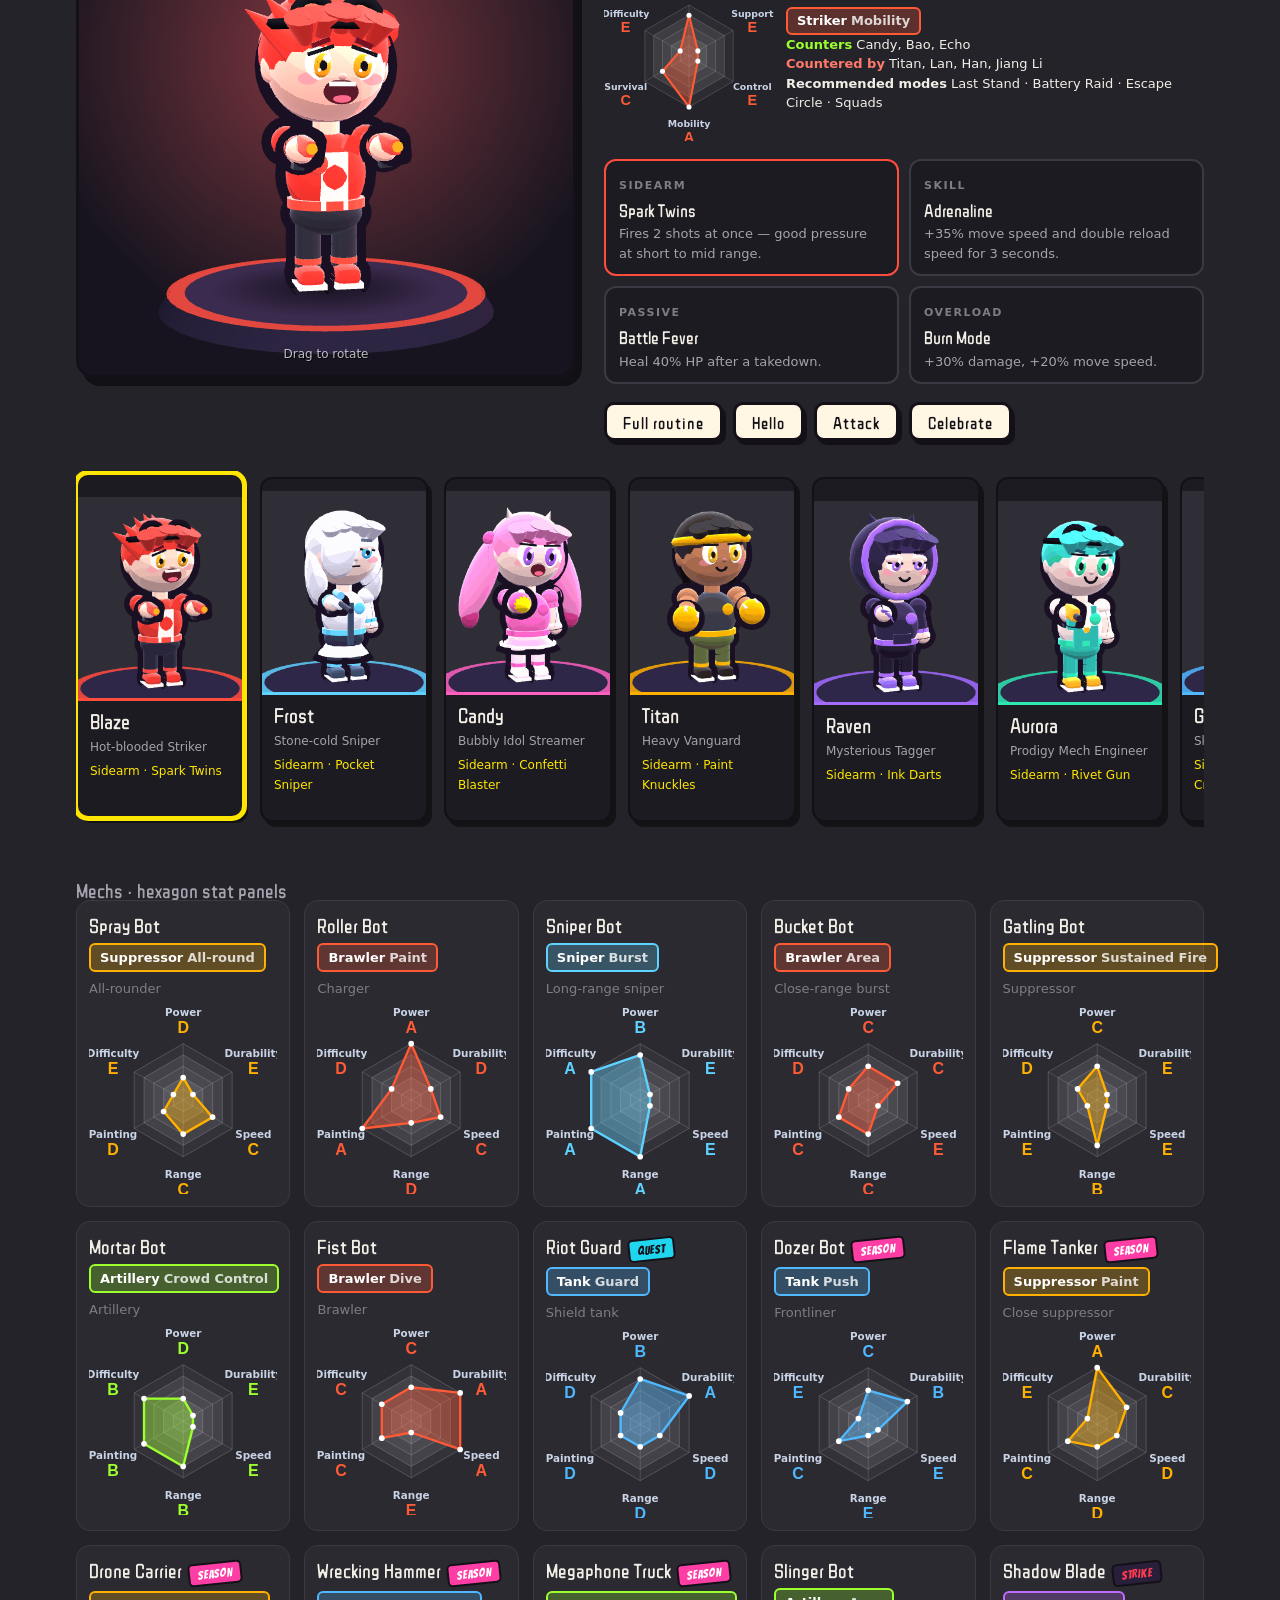
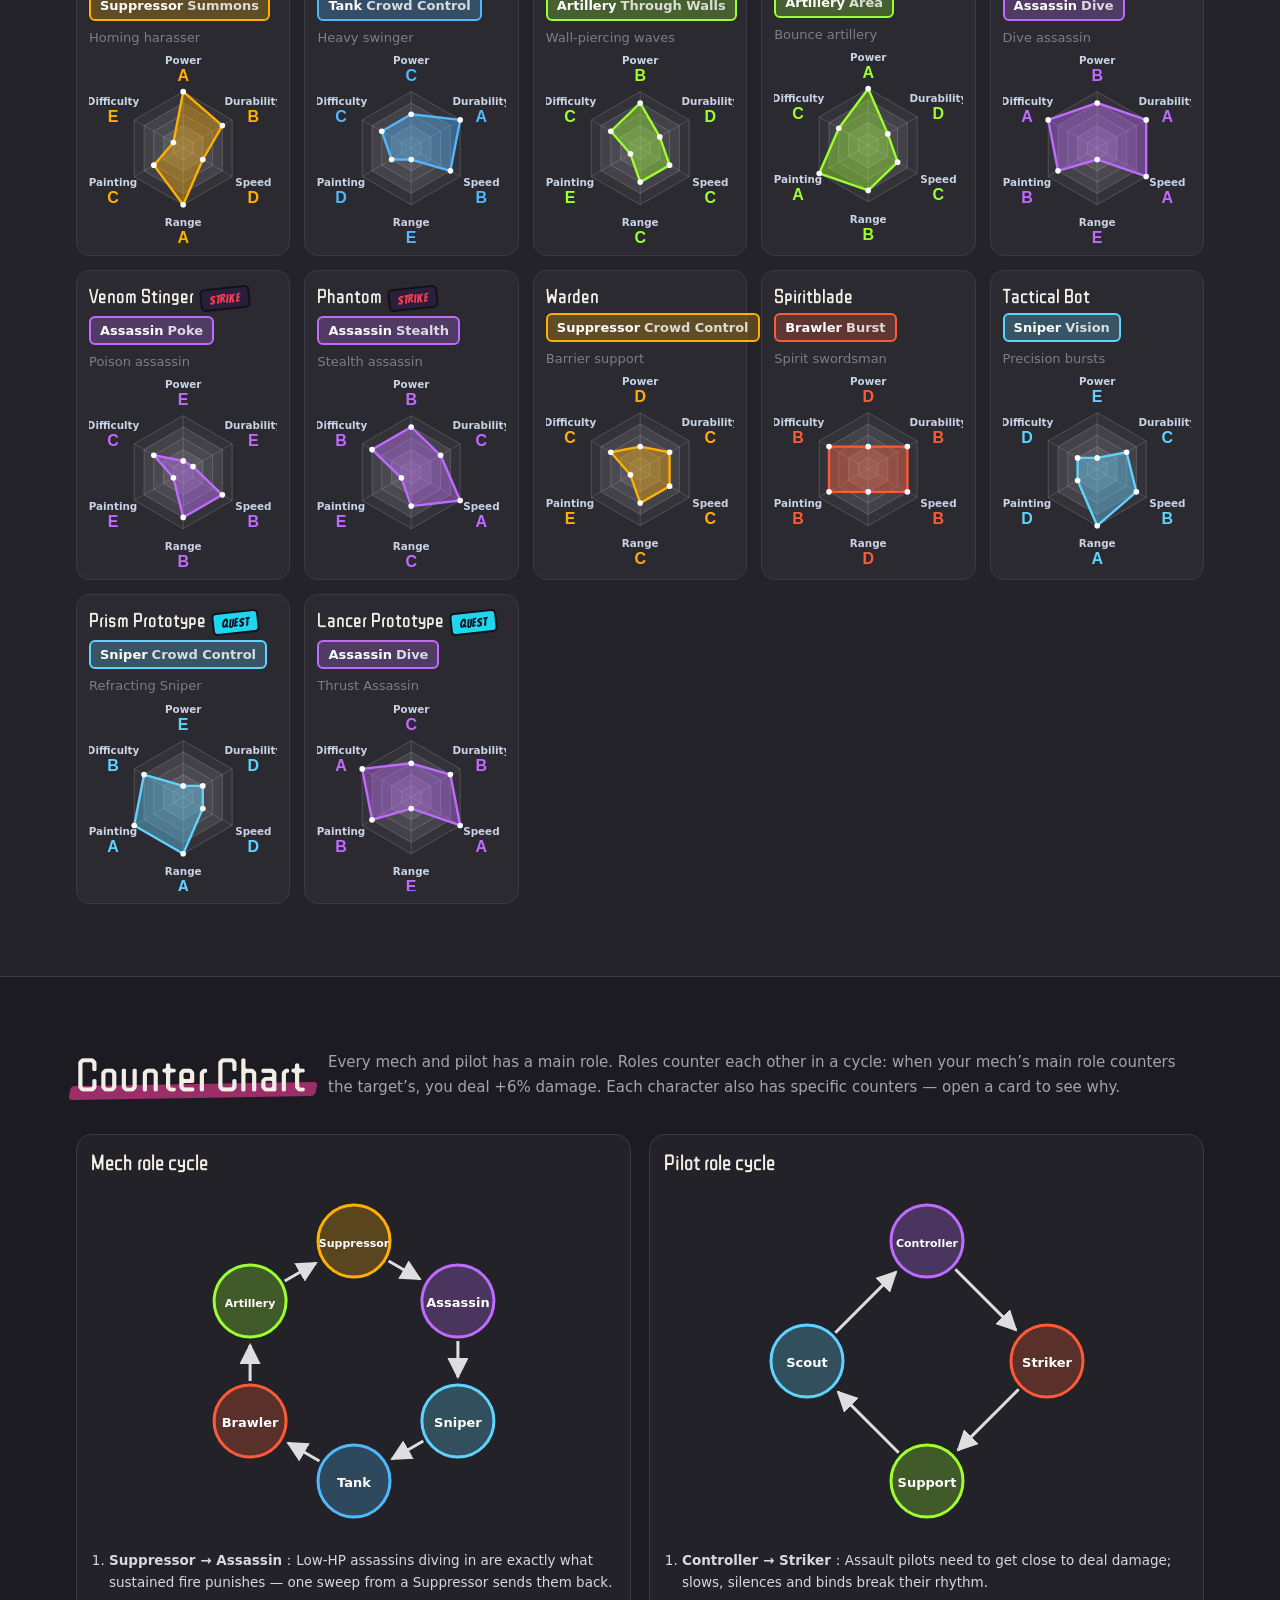
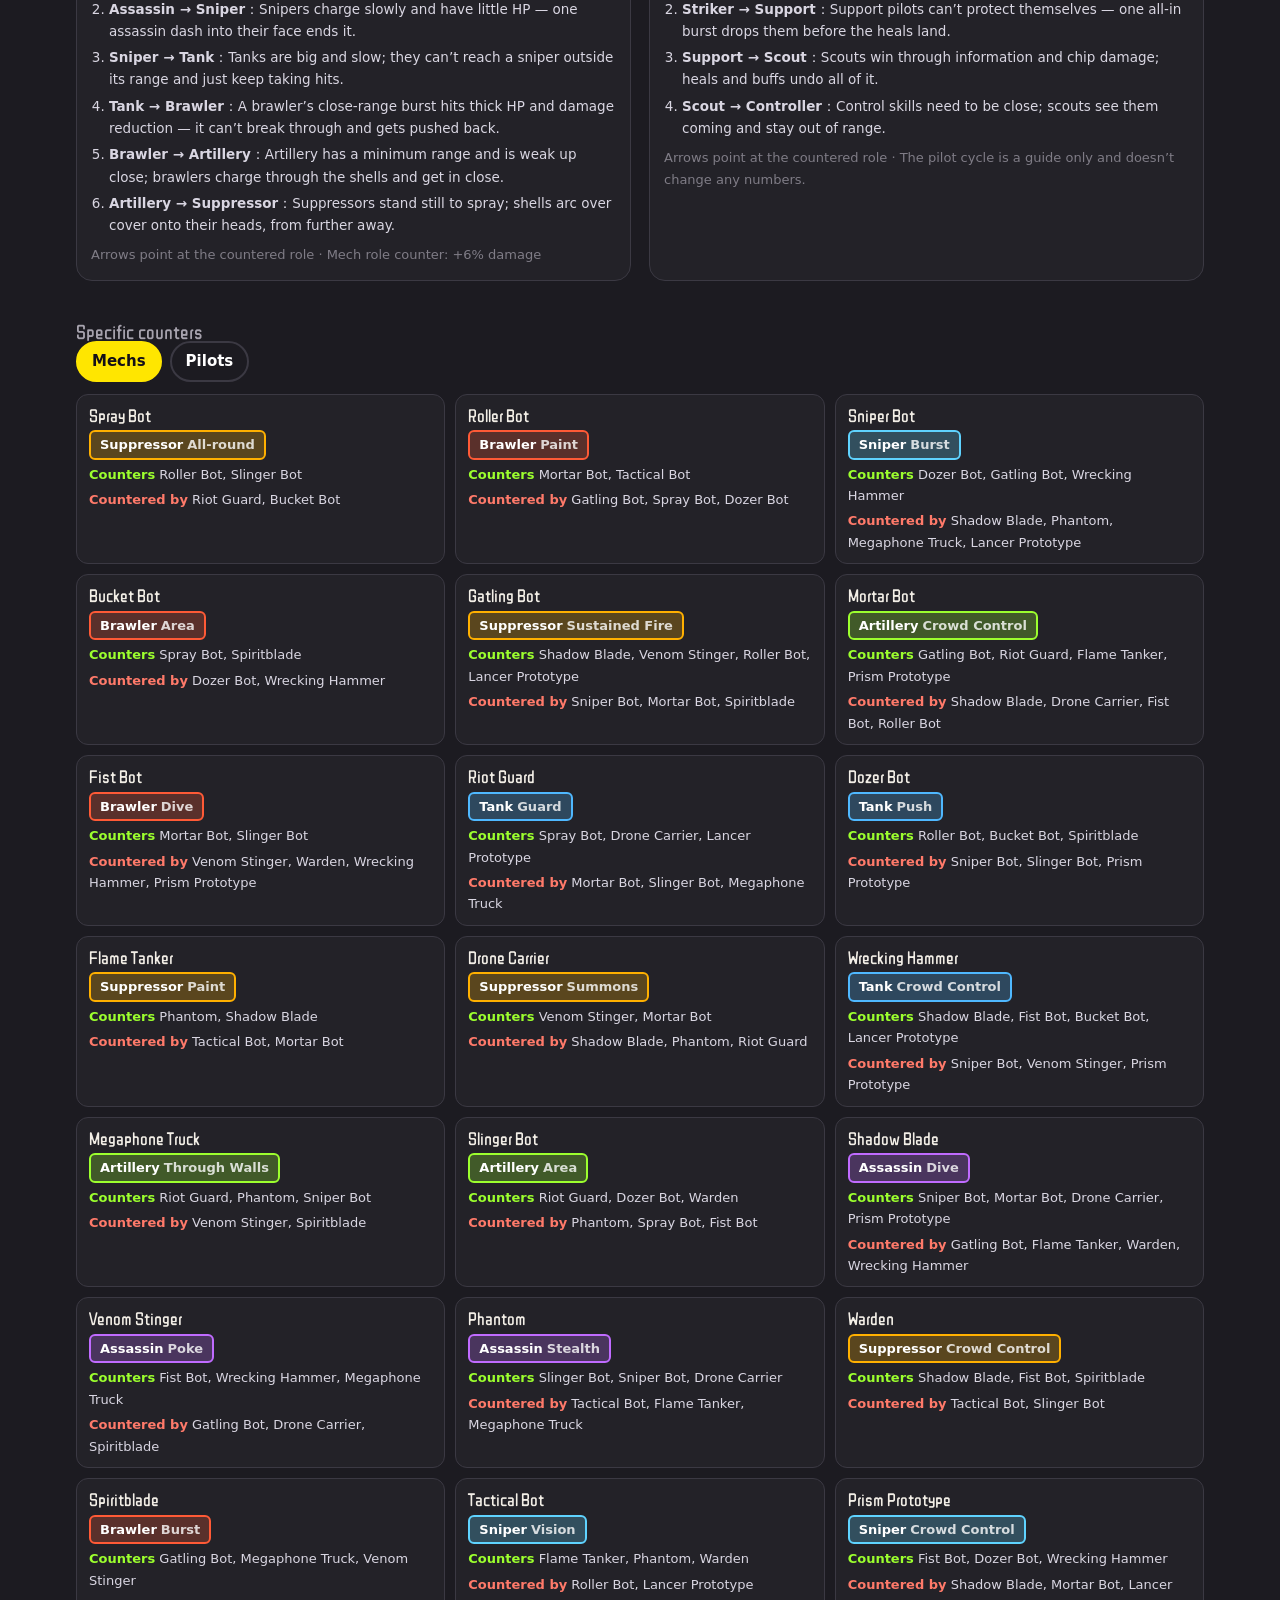
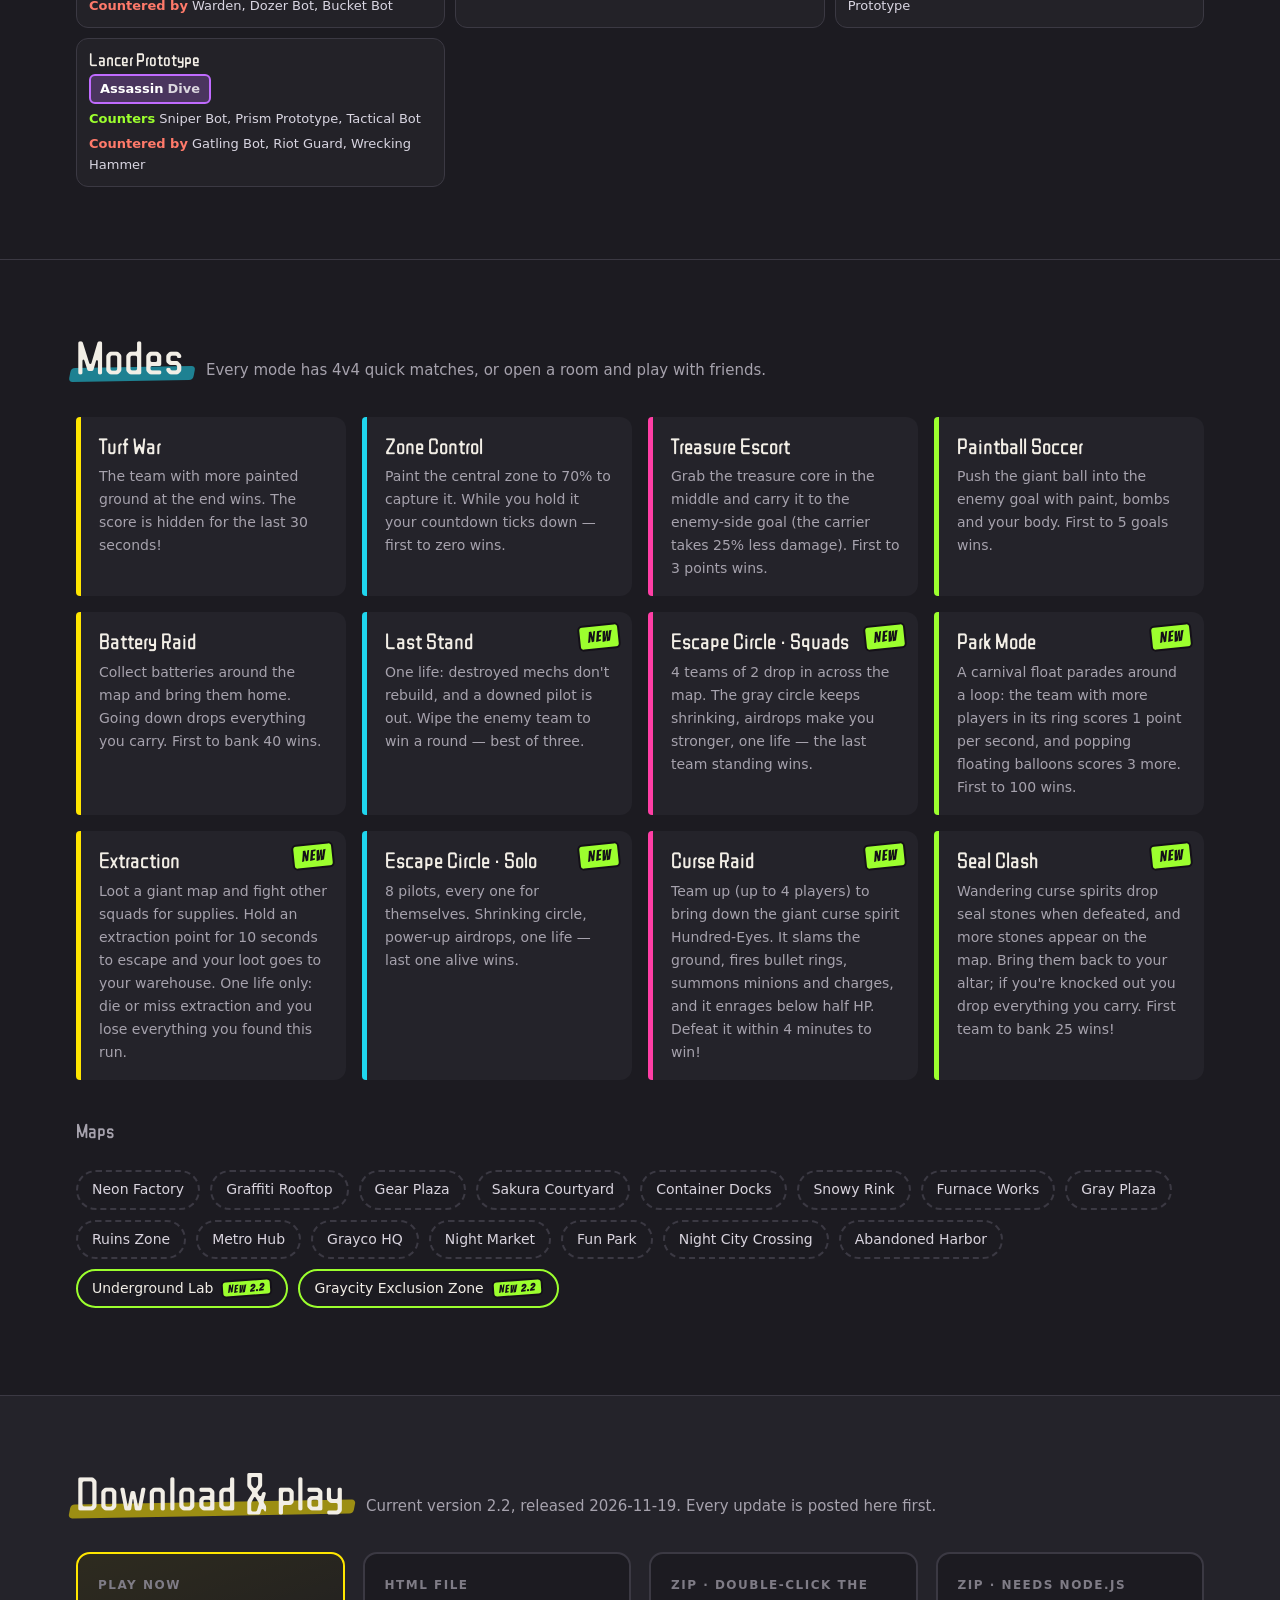
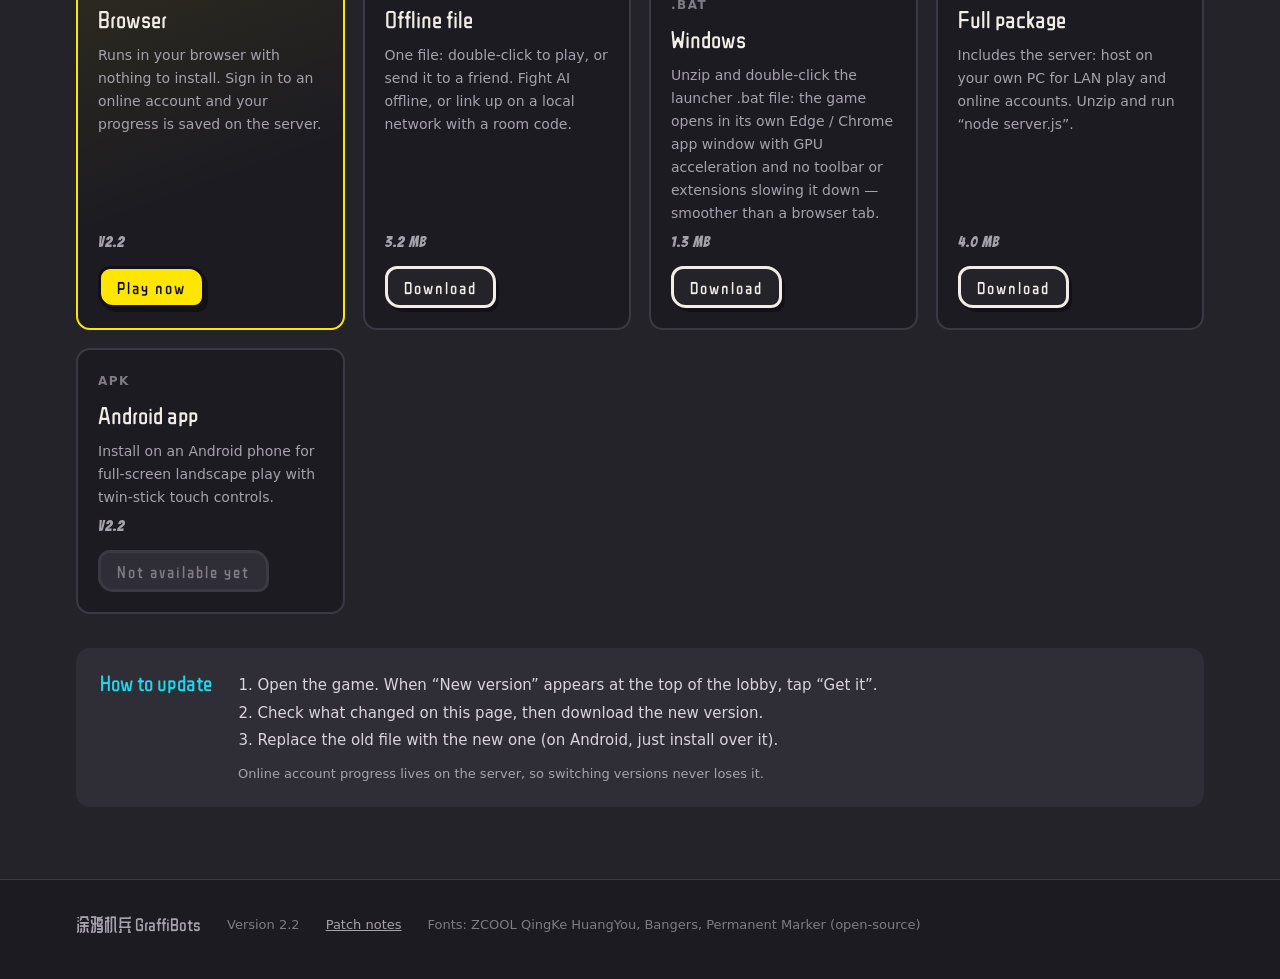
==== commit 7ae92bbd: "2.2: Combat roles, counter chart, hexagon panels, skill charges, Grayco defectors - Every mech and p" ====
--- a/site/index.html
+++ b/site/index.html
@@ -25,7 +25,7 @@
 <meta name="twitter:description" content="GraffiBots official site: a 4v4 paint-mech brawler where you spray a gray city back into color. Play free in your browser or download the offline and Android versions.">
 <meta name="twitter:image" content="https://lizard0727.github.io/GraffiBots/img/v14-summer.jpg">
 <meta property="og:url" content="https://lizard0727.github.io/GraffiBots/">
-<script type="application/ld+json">{"@context":"https://schema.org","@type":"VideoGame","name":"涂鸦机兵 GraffiBots","alternateName":"GraffiBots","description":"涂鸦机兵 GraffiBots 官方网站：4 对 4 的涂料机甲乱斗，开着机兵把灰色的城市涂回彩色。免费在浏览器里玩，或下载离线版、安卓版，查看每次更新的内容。","inLanguage":["zh-CN","en"],"genre":["Action","Shooter","Multiplayer"],"gamePlatform":["Web browser","Android"],"applicationCategory":"Game","operatingSystem":"Windows, macOS, Linux, Android","playMode":["MultiPlayer","SinglePlayer"],"numberOfPlayers":{"@type":"QuantitativeValue","minValue":1,"maxValue":8},"softwareVersion":"2.1.2","datePublished":"2026-11-13","dateModified":"2026-11-17","offers":{"@type":"Offer","price":"0","priceCurrency":"USD"},"image":"https://lizard0727.github.io/GraffiBots/img/v14-summer.jpg","url":"https://lizard0727.github.io/GraffiBots/"}</script>
+<script type="application/ld+json">{"@context":"https://schema.org","@type":"VideoGame","name":"涂鸦机兵 GraffiBots","alternateName":"GraffiBots","description":"涂鸦机兵 GraffiBots 官方网站：4 对 4 的涂料机甲乱斗，开着机兵把灰色的城市涂回彩色。免费在浏览器里玩，或下载离线版、安卓版，查看每次更新的内容。","inLanguage":["zh-CN","en"],"genre":["Action","Shooter","Multiplayer"],"gamePlatform":["Web browser","Android"],"applicationCategory":"Game","operatingSystem":"Windows, macOS, Linux, Android","playMode":["MultiPlayer","SinglePlayer"],"numberOfPlayers":{"@type":"QuantitativeValue","minValue":1,"maxValue":8},"softwareVersion":"2.2","datePublished":"2026-11-13","dateModified":"2026-11-19","offers":{"@type":"Offer","price":"0","priceCurrency":"USD"},"image":"https://lizard0727.github.io/GraffiBots/img/v14-summer.jpg","url":"https://lizard0727.github.io/GraffiBots/"}</script>
 <!-- seo:end -->
 <style>
 @font-face { font-family: 'GBHead'; src: url('fonts/huangyou.woff2') format('woff2'); font-display: swap; }
@@ -197,6 +197,40 @@
 .acts button[disabled] { opacity: .45; cursor: default; transform: none; }
 @media (max-width: 820px) { .stage-wrap { grid-template-columns: minmax(0, 1fr); } .stage { max-height: 420px; aspect-ratio: 1; } .abils { grid-template-columns: minmax(0, 1fr); } }
 .mechs { margin-top: 38px; overflow-x: auto; }
+/* 2.2 定位 · 六边形 · 克制图 */
+.rchip { display: inline-block; padding: 2px 9px; border-radius: 6px; border: 2px solid var(--rc); background: color-mix(in srgb, var(--rc) 25%, transparent); color: #fff; font-weight: 800; font-size: 13px; white-space: nowrap; }
+.rchip i { font-style: normal; opacity: .8; font-weight: 600; margin-left: 4px; }
+.mgrid { display: grid; grid-template-columns: repeat(auto-fill, minmax(200px, 1fr)); gap: 14px; }
+.mcard { background: #ffffff08; border: 1px solid var(--seam); border-radius: 14px; padding: 12px; display: flex; flex-direction: column; gap: 6px; align-items: flex-start; }
+.mcard h4 { margin: 0; font: 20px/1.2 var(--f-head); }
+.mcard .sub { color: var(--grey); font-size: 13px; }
+.mcard svg, .stage-hex svg { width: 100%; max-width: 200px; height: auto; align-self: center; }
+.mcard .sticker { font-size: 12px; margin-left: 6px; }
+.stage-role { display: flex; gap: 12px; align-items: center; flex-wrap: wrap; margin: 10px 0; }
+.stage-hex { flex: 0 0 170px; }
+.stage-ctr { flex: 1 1 180px; font-size: 13px; line-height: 1.5; }
+.stage-ctr b.g { color: #9cff2e; } .stage-ctr b.r { color: #ff7a6a; }
+.rings { display: grid; grid-template-columns: repeat(auto-fit, minmax(300px, 1fr)); gap: 18px; }
+.ring { background: #ffffff08; border: 1px solid var(--seam); border-radius: 16px; padding: 14px; }
+.ring h3 { margin: 0 0 6px; font: 22px/1.2 var(--f-head); }
+.ring svg { width: 100%; max-width: 360px; height: auto; display: block; margin: 0 auto; }
+.ring ol { margin: 8px 0 0; padding-left: 18px; font-size: 13.5px; color: #d9d6e2; }
+.ring ol li { margin: 4px 0; }
+.ring .rnote { font-size: 13px; color: var(--grey); margin: 8px 0 0; }
+.ctr-grid summary .rchip, .mcard .rchip { align-self: flex-start; }
+.ctr-tabs { display: flex; gap: 8px; margin: 0 0 12px; }
+.ctr-tabs button { font: inherit; padding: 6px 14px; border-radius: 99px; border: 2px solid var(--seam); background: transparent; color: #fff; cursor: pointer; font-weight: 800; }
+.ctr-tabs button[aria-pressed="true"] { background: var(--ny); color: var(--ink); border-color: var(--ny); }
+.ctr-grid { display: grid; grid-template-columns: repeat(auto-fill, minmax(280px, 1fr)); gap: 10px; }
+.ctr-grid details { background: #ffffff08; border: 1px solid var(--seam); border-radius: 12px; padding: 10px 12px; }
+.ctr-grid summary { cursor: pointer; list-style: none; display: flex; flex-direction: column; gap: 4px; }
+.ctr-grid summary::-webkit-details-marker { display: none; }
+.ctr-grid summary b { font: 18px/1.2 var(--f-head); }
+.ctr-grid .ln { font-size: 13px; color: #d9d6e2; }
+.ctr-grid .ln em { font-style: normal; font-weight: 800; }
+.ctr-grid .ln em.g { color: #9cff2e; } .ctr-grid .ln em.r { color: #ff7a6a; }
+.ctr-grid ul { margin: 8px 0 0; padding-left: 16px; font-size: 12.5px; color: #c9c5d4; }
+.ctr-grid ul li { margin: 3px 0; }
 .mechs table { width: 100%; border-collapse: collapse; min-width: 560px; font-variant-numeric: tabular-nums; }
 .mechs th { text-align: left; font-size: 12px; letter-spacing: 1.5px; text-transform: uppercase; color: var(--grey); font-weight: 700; padding: 0 12px 8px; border-bottom: 2px solid var(--seam); }
 .mechs td { padding: 9px 12px; border-bottom: 1px solid var(--seam); font-size: 14px; }
@@ -276,9 +310,9 @@
 <!-- noscript:start（由 tools/build-site.js 生成：搜索引擎和关掉 JavaScript 的人看到的内容） -->
 <noscript><div class="wrap" style="padding-block:24px">
 <h1>涂鸦机兵 GraffiBots</h1><p>涂鸦机兵 GraffiBots 官方网站：4 对 4 的涂料机甲乱斗，开着机兵把灰色的城市涂回彩色。免费在浏览器里玩，或下载离线版、安卓版，查看每次更新的内容。</p><p>GraffiBots official site: a 4v4 paint-mech brawler where you spray a gray city back into color. Play free in your browser or download the offline and Android versions.</p>
-<p>当前版本 2.1.2（2026-11-17）。驾驶员 19 位 · 机兵 20 台 · 地图 17 张 · 玩法 12 种。</p>
-<h2>2.1.2 更新 · 流畅度 &amp; 撤离 AI</h2><h3>修复「无限大招」</h3><ul><li>狙击机兵「锁定导弹」以前会锁定全图所有敌人，导弹伤害又给大招充能，打中后马上又能放，形成无限大招</li><li>现在：放大招后 3 秒内造成的伤害和涂地都不再给大招充能（所有机体都一样）</li><li>锁定导弹只锁定 1100 范围内、看得见的最近 4 个敌人（草丛里 / 隐身的锁不到），每发最多 100 伤害（原 140），大招充能 240 → 270</li></ul><h3>帧率优化（彻查）</h3><ul><li>查出来主要卡在「绘制次数」：一局普通对战每帧要画 937 次，其中阴影那一遍几乎把整个场景又画了一遍。现在降到约 360 次（−62%），撤离地图从 588 降到约 325</li><li>场地围栏、远景城市的几百个零件合并成几块网格；机兵和驾驶员只有大的部件投影子；阴影改成隔帧更新</li><li>高画质渲染分辨率上限 1.5 → 1.25 倍，界面画布最多 1.5 倍，后期抗锯齿 4x → 2x</li><li>自动调节画质会一档档降：分辨率 → 关阴影 → 关泛光 → 再降分辨率，帧率回来后再慢慢调回</li><li>浏览器没有开显卡加速（软件渲染，帧率只有 20–30）时会提醒并自动切到低画质；设置里能看到显卡名称</li></ul><h3>电梯修复</h3><ul><li>电梯以前是把人弹上去，撞到楼墙会被弹回来掉下去；现在是真正的电梯：沿电梯井升到楼顶高度，再平移到楼顶上，14 部电梯全部能用</li></ul><h3>撤离 AI 大改</h3><ul><li>每支 AI 小队有自己的打法：早撤型（拿一点就走、能不打就不打）、阴人型（拿够本钱后蹲在撤离点附近阴人，专挑身上值钱的）、均衡型（能多拿就多拿，残血就撤）、贪心型（拿到最后一刻，残血也不太跑）</li><li>AI 会判断容器值不值得开：按容器类型估算价值，再算上距离、附近的敌人和背包剩余空间；别人留下的高价值遗骸会去抢</li><li>战斗中残血会边打边撤，会用急救针 / 维修包 / 护盾电池 / 肾上腺素</li><li>模拟测试：每局成功撤离的 AI 从 3–5 / 18 提高到约 15 / 30</li></ul><h3>更新奖励</h3><ul><li>信箱里有一份 2.1.2 小礼包：80 宝石 + 2 个补给箱</li></ul>
-<h2>驾驶员</h2><ul><li>凌焰（Blaze）：热血突击手，随身武器「火花双枪」</li><li>白夜（Frost）：冷面狙击手，随身武器「袖珍狙击枪」</li><li>苏糖（Candy）：元气偶像主播，随身武器「彩带喷枪」</li><li>雷豹（Titan）：重装开路者，随身武器「涂料拳套」</li><li>夜鸢（Raven）：神秘涂鸦师，随身武器「墨汁飞镖」</li><li>星澜（Aurora）：天才机兵工程师，随身武器「铆钉枪」</li><li>风羽（Gale）：天空竞速手，随身武器「疾风弩」</li><li>洛奇（Hex）：天才黑客，随身武器「电击枪」</li><li>包大福（Bao）：后勤大厨，随身武器「平底锅」</li><li>秦岳（Qin）：退役王牌，随身武器「手雷」</li><li>小柚（Yuzu）：无人机少女，随身武器「迷你无人机」</li><li>岚（Lan）：灰城反抗军队长，随身武器「信号枪」</li><li>石磊（Rocky）：拆迁队工头，随身武器「钉锤」</li><li>叶声（Echo）：地下电台 DJ，随身武器「口袋音箱」</li><li>韩冰（Han）：灰石集团前安保主管，随身武器「警用电棍」</li><li>卡卡（Kaka）：街头魔术师，随身武器「扑克飞牌」</li><li>符零（Sigil）：夜都符术师，随身武器「符纸飞镖」</li><li>赤镰（Crimson）：恶灵宿主，随身武器「断骨短镰」</li><li>霍克（Hawk）：雇佣兵队长，随身武器「冲锋手枪」</li></ul>
+<p>当前版本 2.2（2026-11-19）。驾驶员 21 位 · 机兵 22 台 · 地图 17 张 · 玩法 12 种。</p>
+<h2>2.2 更新 · 战斗定位 &amp; 灰石叛逃者</h2><h3>战斗定位</h3><ul><li>每台机体和每位驾驶员都有了 1 个主定位 + 1 个副标签</li><li>机体 6 种定位：突击（近战）、压制（中距连射）、狙击（远程）、炮击（投掷 / 曲射 / 穿墙）、重装（坦克）、刺客</li><li>驾驶员 4 种定位：支援、控制、突击、侦察</li><li>角色页和机体页都多了「定位」分页；选人阶段的卡片上也会显示定位</li></ul><h3>克制关系</h3><ul><li>定位环：压制 → 刺客 → 狙击 → 重装 → 突击 → 炮击 → 压制（机体），控制 → 突击 → 支援 → 侦察 → 控制（驾驶员）</li><li>机体主定位克制对方时，伤害 +6%</li><li>每个角色还有 2~4 个具体的「克制」和「被克制」对象，每一条都写了原因</li><li>排位选人时会提示：你的选择克制对手的谁、对手的谁克制你；禁用阶段会提示克制你出战机体的是谁</li><li>官网新增「克制图」：定位环 + 全部克制关系</li></ul><h3>六边形能力面板</h3><ul><li>每个角色都有一张 A~E 的六边形面板</li><li>机体：破坏力 / 耐久 / 速度 / 射程 / 涂地 / 操作难度；驾驶员：战斗 / 辅助 / 控制 / 机动 / 生存 / 操作难度</li><li>等级按游戏数值和模拟胜率在全体角色里排名自动算出（前 20% 是 A），官网也能看</li><li>角色页还会显示「推荐模式」</li></ul><h3>技能改成充能制</h3><ul><li>驾驶员技能以前每台机体 3 次、重建后刷新；现在最多存 2 次充能，每 15 秒回复 1 次，两次之间至少隔 3 秒</li><li>重建机体不再刷新充能；技能按钮外圈显示充能回复进度</li><li>天赋「技能专精」：技能充能速度 +20%（原：冷却 -25%）；「额外技能」：充能上限 +1</li><li>风羽的超载「乘风」：立刻回复 1 次技能充能</li></ul><h3>超载可以多次使用</h3><ul><li>超载以前每局只能放 1 次；现在放完可以重新充能、再放</li><li>充满需要打出的伤害 360 → 480（充得更慢）；超载进行中不会充能</li></ul><h3>新任务线「灰石叛逃者」（接着韩冰的故事）</h3><ul><li>第一章「棱镜档案」：护送灰石研究园区的叛逃博士——第 4 步获得棱镜原型机，第 8 步获得驾驶员姜黎</li><li>第二章「零号档案」：完成第一章后开启，灰石试验部队的王牌追了上来——第 4 步获得枪骑原型机，第 8 步获得驾驶员沈零</li><li>每章 8 步，每一步都有一句剧情台词，按顺序完成和领取；普通对战和搜刮撤离都能推进</li><li>在「活动 → 任务」里</li></ul><h3>新驾驶员 · 姜黎「博士」（控制 · 治疗）</h3><ul><li>技能「纳米雾场」：扔出纳米雾罐，4 秒内雾里的队友每秒回复 15 生命，敌人减速 30%、装填 -25%</li><li>被动「效率优化」：技能充能速度 +25%；附近的队友技能充能 +10%</li><li>超载「协议覆写」：附近队友每秒回复 12 生命、受到的伤害 -15%，范围里的敌人减速</li><li>弹出武器「试剂枪」：命中减速</li></ul><h3>新驾驶员 · 沈零「零号」（侦察 · 切入）</h3><ul><li>技能「相位突进」：朝瞄准方向突进（瞬间无敌），下一次攻击 +35%，并暴露前方的敌人</li><li>被动「战场感知」：附近 260 范围内的敌人自动暴露，草丛和隐身也藏不住</li><li>超载「零式解放」：移动速度 +30%、攻击速度 +25%，击倒敌人立刻回复 1 次技能充能</li><li>弹出武器「高周波匕首」</li></ul><h3>新机体</h3><ul><li>棱镜原型机（狙击 · 控场）：蓄力光束，命中减速；蓄满时折射到附近另一个敌人。大招「相位冻结」：0.6 秒后冻结一片区域里的敌人 1.2 秒</li><li>枪骑原型机（刺客 · 切入）：长枪突刺，攻击距离是近战里最远的；超过 2 秒没出手，下一枪是「先手突刺」（×1.35）。大招「三段突袭」：连续突进 3 段，可以重新瞄准</li></ul><h3>平衡调整（按 900 局模拟数据）</h3><ul><li>旋转机兵「枪管预热」：起步伤害 72% → 64%，最高 110% → 104%｜弹弓机兵：伤害 53 → 50</li><li>狙击机兵：生命 80 → 92，蓄力 0.95 → 0.88 秒，满蓄力伤害 82 → 84，光束涂得更宽</li><li>影刃机兵：生命 170 → 182，伤害 76 → 80｜战术机兵：每发伤害 12.5 → 13.4｜结界机兵：伤害 21 → 22.5</li><li>洛奇「电磁脉冲」：无法攻击 1.4 → 1.1 秒｜符零「封印符」：符阵 3 → 2.5 秒｜星澜「涂装炮台」：7 → 6 秒｜包大福「能量便当」：回复 90 → 110</li><li>模拟胜率范围：机体约 42%–57%，驾驶员约 43%–56%</li></ul><h3>界面</h3><ul><li>机体卡片上的名字改成白色，更清楚</li></ul><h3>更新奖励</h3><ul><li>信箱里有一份 2.2 礼包：200 宝石 + 1 个军用箱 + 2000 金币</li></ul>
+<h2>驾驶员</h2><ul><li>凌焰（Blaze）：热血突击手，随身武器「火花双枪」</li><li>白夜（Frost）：冷面狙击手，随身武器「袖珍狙击枪」</li><li>苏糖（Candy）：元气偶像主播，随身武器「彩带喷枪」</li><li>雷豹（Titan）：重装开路者，随身武器「涂料拳套」</li><li>夜鸢（Raven）：神秘涂鸦师，随身武器「墨汁飞镖」</li><li>星澜（Aurora）：天才机兵工程师，随身武器「铆钉枪」</li><li>风羽（Gale）：天空竞速手，随身武器「疾风弩」</li><li>洛奇（Hex）：天才黑客，随身武器「电击枪」</li><li>包大福（Bao）：后勤大厨，随身武器「平底锅」</li><li>秦岳（Qin）：退役王牌，随身武器「手雷」</li><li>小柚（Yuzu）：无人机少女，随身武器「迷你无人机」</li><li>岚（Lan）：灰城反抗军队长，随身武器「信号枪」</li><li>石磊（Rocky）：拆迁队工头，随身武器「钉锤」</li><li>叶声（Echo）：地下电台 DJ，随身武器「口袋音箱」</li><li>韩冰（Han）：灰石集团前安保主管，随身武器「警用电棍」</li><li>卡卡（Kaka）：街头魔术师，随身武器「扑克飞牌」</li><li>符零（Sigil）：夜都符术师，随身武器「符纸飞镖」</li><li>赤镰（Crimson）：恶灵宿主，随身武器「断骨短镰」</li><li>霍克（Hawk）：雇佣兵队长，随身武器「冲锋手枪」</li><li>姜黎（Jiang Li）：灰石研究园区叛逃博士，随身武器「试剂枪」</li><li>沈零（Shen Ling）：灰石试验部队王牌，随身武器「高周波匕首」</li></ul>
 <h2>玩法</h2><ul><li>涂地大战：比赛结束时涂色面积更大的队伍获胜。最后 30 秒局势将被隐藏！</li><li>抢占据点：把中央据点涂到 70% 即可占领，占领期间己方倒计时减少，先归零者获胜。</li><li>护送宝物：抢下中央的宝物核心，带到敌方一侧的终点台得分（持有者受到的伤害降低 25%），先得 3 分获胜。</li><li>漆弹足球：用涂料子弹、炸弹和身体把大球推进对方球门，先进 5 球获胜。</li><li>电池掠夺：收集地图上的能量电池送回己方基地，被击倒会掉落全部电池，先存满 40 个获胜。</li><li>生死之战：只有一条命：机体被打爆不会重建，驾驶员也倒下就出局。先把对面全队消灭赢一局，三局两胜。</li><li>逃亡圈 · 四队：4 队 × 2 人分散空降。灰色毒圈不断缩小，捡空投箱变强，只有一条命，最后活下来的队伍获胜。</li><li>乐园模式：嘉年华花车沿着环形路线巡游：花车光圈里人多的队伍每秒得 1 分，打爆飘着的气球再得 3 分。先到 100 分获胜。</li><li>搜刮撤离：超大地图上搜刮物资、和其他小队争夺，在撤离点读条 10 秒成功撤离，带出来的物资存进仓库。只有一条命，阵亡或没来得及撤离，这局搜到的东西全部丢失。</li><li>逃亡圈 · 单人：8 名驾驶员各自为战。毒圈缩小、空投箱变强、只有一条命，活到最后就是赢家。</li><li>咒灵讨伐：最多 4 人合作讨伐巨型咒灵「百目」：它会砸地、放弹幕、召唤小咒灵、冲撞，血量过半后进入狂暴。4 分钟内打倒它就赢了！</li><li>封印争夺：打倒四处游荡的咒灵会掉落封印石，地图上也会不时出现。把封印石带回己方祭坛存起来，被击倒会掉落身上全部封印石。先存满 25 个获胜！</li></ul>
 <p><a href="#download">下载 / Download</a> · <a href="#updates">更新日志 / Patch notes</a></p>
 </div></noscript>
@@ -289,6 +323,7 @@
     <nav class="nav" aria-label="主导航">
       <a href="#home" data-route="home" data-t="nav_home">首页</a>
       <a href="#updates" data-route="updates" data-t="nav_upd">更新日志</a>
+      <a href="#counters" class="wide" data-t="nav_ctr">克制图</a>
       <a href="#download" data-t="nav_dl">下载</a>
     </nav>
     <div class="lang" role="group" aria-label="Language">
@@ -332,7 +367,18 @@
         <div class="stage-info" id="stageInfo" aria-live="polite"></div>
       </div>
       <div class="roster" id="roster" role="group"></div>
-      <div class="mechs"><table><thead><tr><th data-t="th_mech"></th><th data-t="th_role"></th><th data-t="th_hp"></th><th data-t="th_range"></th></tr></thead><tbody id="mechRows"></tbody></table></div>
+      <h3 class="maps-h" data-t="mechs_h"></h3>
+      <div class="mgrid" id="mechGrid"></div>
+    </div>
+  </section>
+
+  <section class="band" id="counters">
+    <div class="wrap">
+      <header class="sec-h" style="--hl: var(--np)"><h2 data-t="ctr_h"></h2><p data-t="ctr_p"></p></header>
+      <div class="rings" id="rings"></div>
+      <h3 class="maps-h" data-t="ctr_list_h"></h3>
+      <div class="ctr-tabs" id="ctrTabs"></div>
+      <div class="ctr-grid" id="ctrGrid"></div>
     </div>
   </section>
 
@@ -392,6 +438,8 @@
       poster_tag: '最新版本', poster_go: '看看更新了什么 →', updated: (d) => `${d} 更新`,
       all_notes: '完整更新日志 →', more_items: (n) => `还有 ${n} 项 →`,
       roster_h: '驾驶员与机兵', roster_p: '驾驶员和机兵分开选：每位驾驶员有自己的技能、被动、超载和 3D 模型，坐进哪台机兵都行。机兵被打爆后驾驶员会弹出，拿出自己的专属武器继续战斗。',
+      nav_ctr: '克制图', mechs_h: '机兵 · 六边形能力面板', ctr_h: '克制图', ctr_p: '每台机兵、每位驾驶员都有一个主定位。定位之间按环形互相克制：机兵主定位克制对方时伤害 +6%。每个角色还有具体的克制对象——点开卡片看原因。',
+      ctr_list_h: '个别克制', ring_mech: '机兵定位环', ring_pilot: '驾驶员定位环', ring_note: '箭头指向被克制的一方', tab_mech: '机兵', tab_pilot: '驾驶员', beats: '克制', weak: '被克制', rec_modes: '推荐模式', edge_note: (n) => `机兵主定位克制对方：伤害 +${n}%`, ring_pilot_note: '驾驶员定位环只作参考，不改变数值。',
       season: '赛季', quest: '任务', strike: '特攻队', side: '弹出武器', skill: '技能', passive: '被动', ov: '超载', fav: '擅长机兵',
       act_hello: '打招呼', act_attack: '攻击', act_victory: '庆祝', act_show: '整套动作', drag: '拖动可以旋转', loading3d: '正在加载 3D 模型…', no3d: '你的浏览器不支持 3D，显示的是渲染图', th_mech: '机兵', th_role: '定位', th_hp: '生命', th_range: '射程',
       modes_h: '玩法', modes_p: '每种玩法都有 4 对 4 的快速对战，也可以开房间和朋友打。', maps_h: '地图',
@@ -417,6 +465,8 @@
       poster_tag: 'Latest version', poster_go: 'See what changed →', updated: (d) => `Updated ${d}`,
       all_notes: 'Full patch notes →', more_items: (n) => `${n} more →`,
       roster_h: 'Pilots & mechs', roster_p: 'Pick a pilot and a mech separately: every pilot has their own skill, passive, overload and 3D model, and can drive any mech. When a mech is destroyed the pilot ejects and keeps fighting with their own sidearm.',
+      nav_ctr: 'Counters', mechs_h: 'Mechs · hexagon stat panels', ctr_h: 'Counter Chart', ctr_p: 'Every mech and pilot has a main role. Roles counter each other in a cycle: when your mech’s main role counters the target’s, you deal +6% damage. Each character also has specific counters — open a card to see why.',
+      ctr_list_h: 'Specific counters', ring_mech: 'Mech role cycle', ring_pilot: 'Pilot role cycle', ring_note: 'Arrows point at the countered role', tab_mech: 'Mechs', tab_pilot: 'Pilots', beats: 'Counters', weak: 'Countered by', rec_modes: 'Recommended modes', edge_note: (n) => `Mech role counter: +${n}% damage`, ring_pilot_note: 'The pilot cycle is a guide only and doesn’t change any numbers.',
       season: 'SEASON', quest: 'QUEST', strike: 'STRIKE', side: 'Sidearm', skill: 'Skill', passive: 'Passive', ov: 'Overload', fav: 'Favorite mech',
       act_hello: 'Hello', act_attack: 'Attack', act_victory: 'Celebrate', act_show: 'Full routine', drag: 'Drag to rotate', loading3d: 'Loading 3D model…', no3d: '3D isn\'t supported in this browser, showing a render', th_mech: 'Mech', th_role: 'Role', th_hp: 'HP', th_range: 'Range',
       modes_h: 'Modes', modes_p: 'Every mode has 4v4 quick matches, or open a room and play with friends.', maps_h: 'Maps',
@@ -479,8 +529,8 @@
     $('roster').innerHTML = D.pilots.map((p) => `<button type="button" class="pc" data-id="${esc(p.id)}" aria-pressed="${p.id === sel}" style="--acc:${esc(p.accent)}"><div class="art">${p.img ? `<img src="${esc(p.img)}" alt="${esc(nm(p))}" loading="lazy" width="360" height="440">` : p.svg}</div>${p.tag ? `<span class="sticker ${p.tag}">${esc(t(p.tag))}</span>` : ''}<div class="meta"><b>${esc(nm(p))}</b><span>${esc(L(p, 'title'))}</span><em>${esc(t('side'))} · ${esc(L(p, 'side'))}</em></div></button>`).join('');
     for (const btn of $('roster').querySelectorAll('.pc')) btn.addEventListener('click', () => { sel = btn.dataset.id; for (const o of $('roster').querySelectorAll('.pc')) o.setAttribute('aria-pressed', o === btn); renderStage(true); });
     renderStage(false);
-    const maxHp = Math.max(...D.mechs.map((m) => m.hp)), maxR = Math.max(...D.mechs.map((m) => m.range));
-    $('mechRows').innerHTML = D.mechs.map((m) => `<tr><td>${esc(nm(m))}${m.tag ? `<span class="sticker ${m.tag}">${esc(t(m.tag))}</span>` : ''}</td><td>${esc(L(m, 'role'))}</td><td class="num">${m.hp}<i class="bar" style="width:${Math.round(m.hp / maxHp * 60)}px"></i></td><td class="num">${m.range || '—'}${m.range ? `<i class="bar r" style="width:${Math.round(m.range / maxR * 60)}px"></i>` : ''}</td></tr>`).join('');
+    $('mechGrid').innerHTML = D.mechs.map((m) => `<article class="mcard"><h4>${esc(nm(m))}${m.tag ? `<span class="sticker ${m.tag}">${esc(t(m.tag))}</span>` : ''}</h4>${rchip(m.r)}<span class="sub">${esc(L(m, 'role'))}</span>${lang === 'en' ? m.r.en_hex : m.r.hex}</article>`).join('');
+    renderCounters();
     // 玩法 / 地图
     const MC = ['var(--ny)', 'var(--nc)', 'var(--np)', 'var(--ng)'];
     $('modes').innerHTML = D.modes.map((m, i) => `<article class="mode" style="--mc:${MC[i % 4]}"><h3>${esc(nm(m))}</h3>${m.isNew ? '<span class="sticker">NEW</span>' : ''}<p>${esc(L(m, 'desc'))}</p></article>`).join('');
@@ -507,6 +557,33 @@
     route(false);
   }
 
+  // ---------- 2.2 克制图 ----------
+  const RN = (k) => (lang === 'en' ? D.roles[k].en : D.roles[k].name);
+  const rchip = (r) => `<span class="rchip" style="--rc:${esc(r.color)}">${esc(RN(r.role))}<i>${esc(lang === 'en' ? r.en_tag : r.tag)}</i></span>`;
+  const byId = (kind, id) => (kind === 'pilot' ? D.pilots : D.mechs).find((x) => x.id === id);
+  let ctrKind = 'mech';
+  function ringSvg(list) {
+    const n = list.length, c = 180, R = 120, pts = list.map((k, i) => { const a = -Math.PI / 2 + (i / n) * Math.PI * 2; return [c + Math.cos(a) * R, c + Math.sin(a) * R]; });
+    let s = `<svg viewBox="0 0 360 360" xmlns="http://www.w3.org/2000/svg"><defs><marker id="ah${n}" viewBox="0 0 10 10" refX="9" refY="5" markerWidth="7" markerHeight="7" orient="auto"><path d="M0,0 L10,5 L0,10 z" fill="#fff"/></marker></defs>`;
+    for (let i = 0; i < n; i++) {
+      const [x0, y0] = pts[i], [x1, y1] = pts[(i + 1) % n], dx = x1 - x0, dy = y1 - y0, L2 = Math.hypot(dx, dy), k0 = 40 / L2, k1 = 1 - 44 / L2;
+      s += `<line x1="${(x0 + dx * k0).toFixed(1)}" y1="${(y0 + dy * k0).toFixed(1)}" x2="${(x0 + dx * k1).toFixed(1)}" y2="${(y0 + dy * k1).toFixed(1)}" stroke="#fff" stroke-width="3" marker-end="url(#ah${n})" opacity=".85"/>`;
+    }
+    list.forEach((k, i) => { const [x, y] = pts[i], col = D.roles[k].color; s += `<circle cx="${x.toFixed(1)}" cy="${y.toFixed(1)}" r="36" fill="${col}" fill-opacity=".25" stroke="${col}" stroke-width="3"/><text x="${x.toFixed(1)}" y="${(y + 6).toFixed(1)}" text-anchor="middle" fill="#fff" font-size="${lang === 'en' ? (RN(k).length > 8 ? 11 : 13) : 18}" font-weight="800">${esc(RN(k))}</text>`; });
+    return s + '</svg>';
+  }
+  function renderCounters() {
+    const R = D.ring, why = (a, b) => { const w = R.why[a + '>' + b]; return w ? (lang === 'en' ? w.en : w.zh) : ''; };
+    const ringBox = (kind, list) => `<div class="ring"><h3>${esc(t(kind === 'mech' ? 'ring_mech' : 'ring_pilot'))}</h3>${ringSvg(list)}<ol>${list.map((k, i) => { const nx = list[(i + 1) % list.length]; return `<li><b>${esc(RN(k))} → ${esc(RN(nx))}</b>：${esc(why(k, nx))}</li>`; }).join('')}</ol><p class="rnote">${esc(t('ring_note'))} · ${esc(kind === 'mech' ? t('edge_note')(Math.round(R.edge * 100)) : t('ring_pilot_note'))}</p></div>`;
+    $('rings').innerHTML = ringBox('mech', R.mech) + ringBox('pilot', R.pilot);
+    $('ctrTabs').innerHTML = ['mech', 'pilot'].map((k) => `<button type="button" data-k="${k}" aria-pressed="${ctrKind === k}">${esc(t(k === 'mech' ? 'tab_mech' : 'tab_pilot'))}</button>`).join('');
+    for (const b of $('ctrTabs').querySelectorAll('button')) b.addEventListener('click', () => { ctrKind = b.dataset.k; renderCounters(); });
+    const list = ctrKind === 'mech' ? D.mechs : D.pilots;
+    const names = (arr) => arr.map((m) => esc(nm(byId(ctrKind, m.id)))).join(lang === 'en' ? ', ' : '、');
+    $('ctrGrid').innerHTML = list.map((x) => `<details><summary><b>${esc(nm(x))}</b>${rchip(x.r)}<span class="ln"><em class="g">${esc(t('beats'))}</em> ${names(x.r.beats)}</span><span class="ln"><em class="r">${esc(t('weak'))}</em> ${names(x.r.weak)}</span></summary>
+      <ul>${x.r.beats.map((m) => `<li><em style="color:#9cff2e">▲ ${esc(nm(byId(ctrKind, m.id)))}</em> ${esc(lang === 'en' ? m.en_why : m.why)}</li>`).join('')}${x.r.weak.map((m) => `<li><em style="color:#ff7a6a">▼ ${esc(nm(byId(ctrKind, m.id)))}</em> ${esc(lang === 'en' ? m.en_why : m.why)}</li>`).join('')}</ul></details>`).join('');
+  }
+
   // ---------- 3D 驾驶员展示台（用游戏自己的渲染代码，选中时播放展示动作） ----------
   function renderStage(picked) {
     const p = D.pilots.find((x) => x.id === sel);
@@ -516,6 +593,7 @@
     const ab = (k, name, desc, cls) => `<div class="abil ${cls || ''}"><span class="k">${esc(t(k))}</span><b>${esc(name)}</b><p>${esc(desc)}</p></div>`;
     $('stageInfo').innerHTML = `<span class="code">「${esc(L(p, 'code'))}」</span><h3>${esc(nm(p))}</h3><div class="ttl">${esc(L(p, 'title'))} · ${esc(t('fav'))}：${esc(L(p, 'mech'))}</div>
       <blockquote>“${esc(L(p, 'line'))}”</blockquote>
+      <div class="stage-role"><div class="stage-hex">${lang === 'en' ? p.r.en_hex : p.r.hex}</div><div class="stage-ctr">${rchip(p.r)}<br><b class="g">${esc(t('beats'))}</b> ${p.r.beats.map((m) => esc(nm(byId('pilot', m.id)))).join(lang === 'en' ? ', ' : '、')}<br><b class="r">${esc(t('weak'))}</b> ${p.r.weak.map((m) => esc(nm(byId('pilot', m.id)))).join(lang === 'en' ? ', ' : '、')}<br><b>${esc(t('rec_modes'))}</b> ${esc((lang === 'en' ? p.r.en_modes : p.r.modes).join(' · '))}</div></div>
       <div class="abils">${ab('side', L(p, 'side'), L(p, 'side_desc'), 'side')}${ab('skill', L(p, 'skill'), L(p, 'skill_desc'))}${ab('passive', L(p, 'passive'), L(p, 'passive_desc'))}${ab('ov', L(p, 'ov'), L(p, 'ov_desc'))}</div>
       <div class="acts">${['show', 'hello', 'attack', 'victory'].map((a) => `<button type="button" data-act="${a}" ${R3.state === 'live' ? '' : 'disabled'}>${esc(t('act_' + a))}</button>`).join('')}</div>`;
     for (const b of $('stageInfo').querySelectorAll('[data-act]')) b.addEventListener('click', () => { if (R3.api) R3.api.charAction(b.dataset.act); });
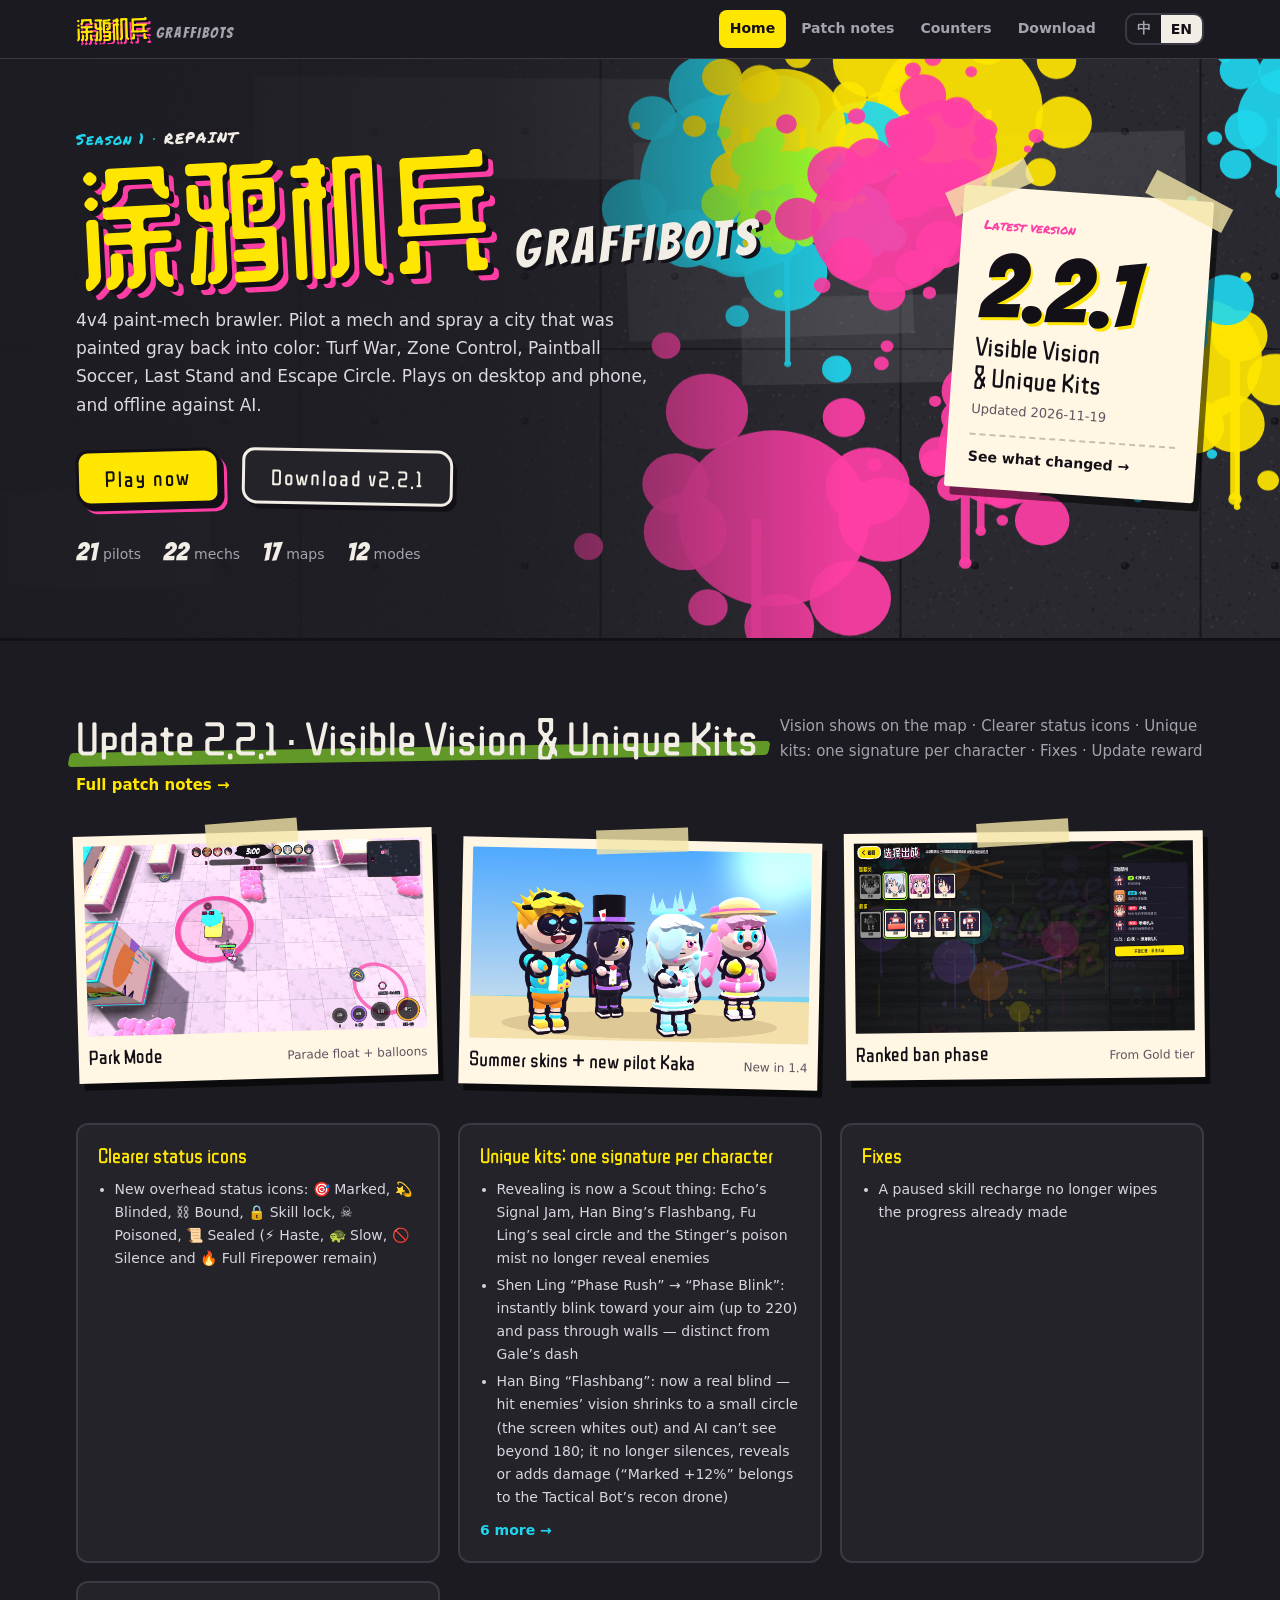
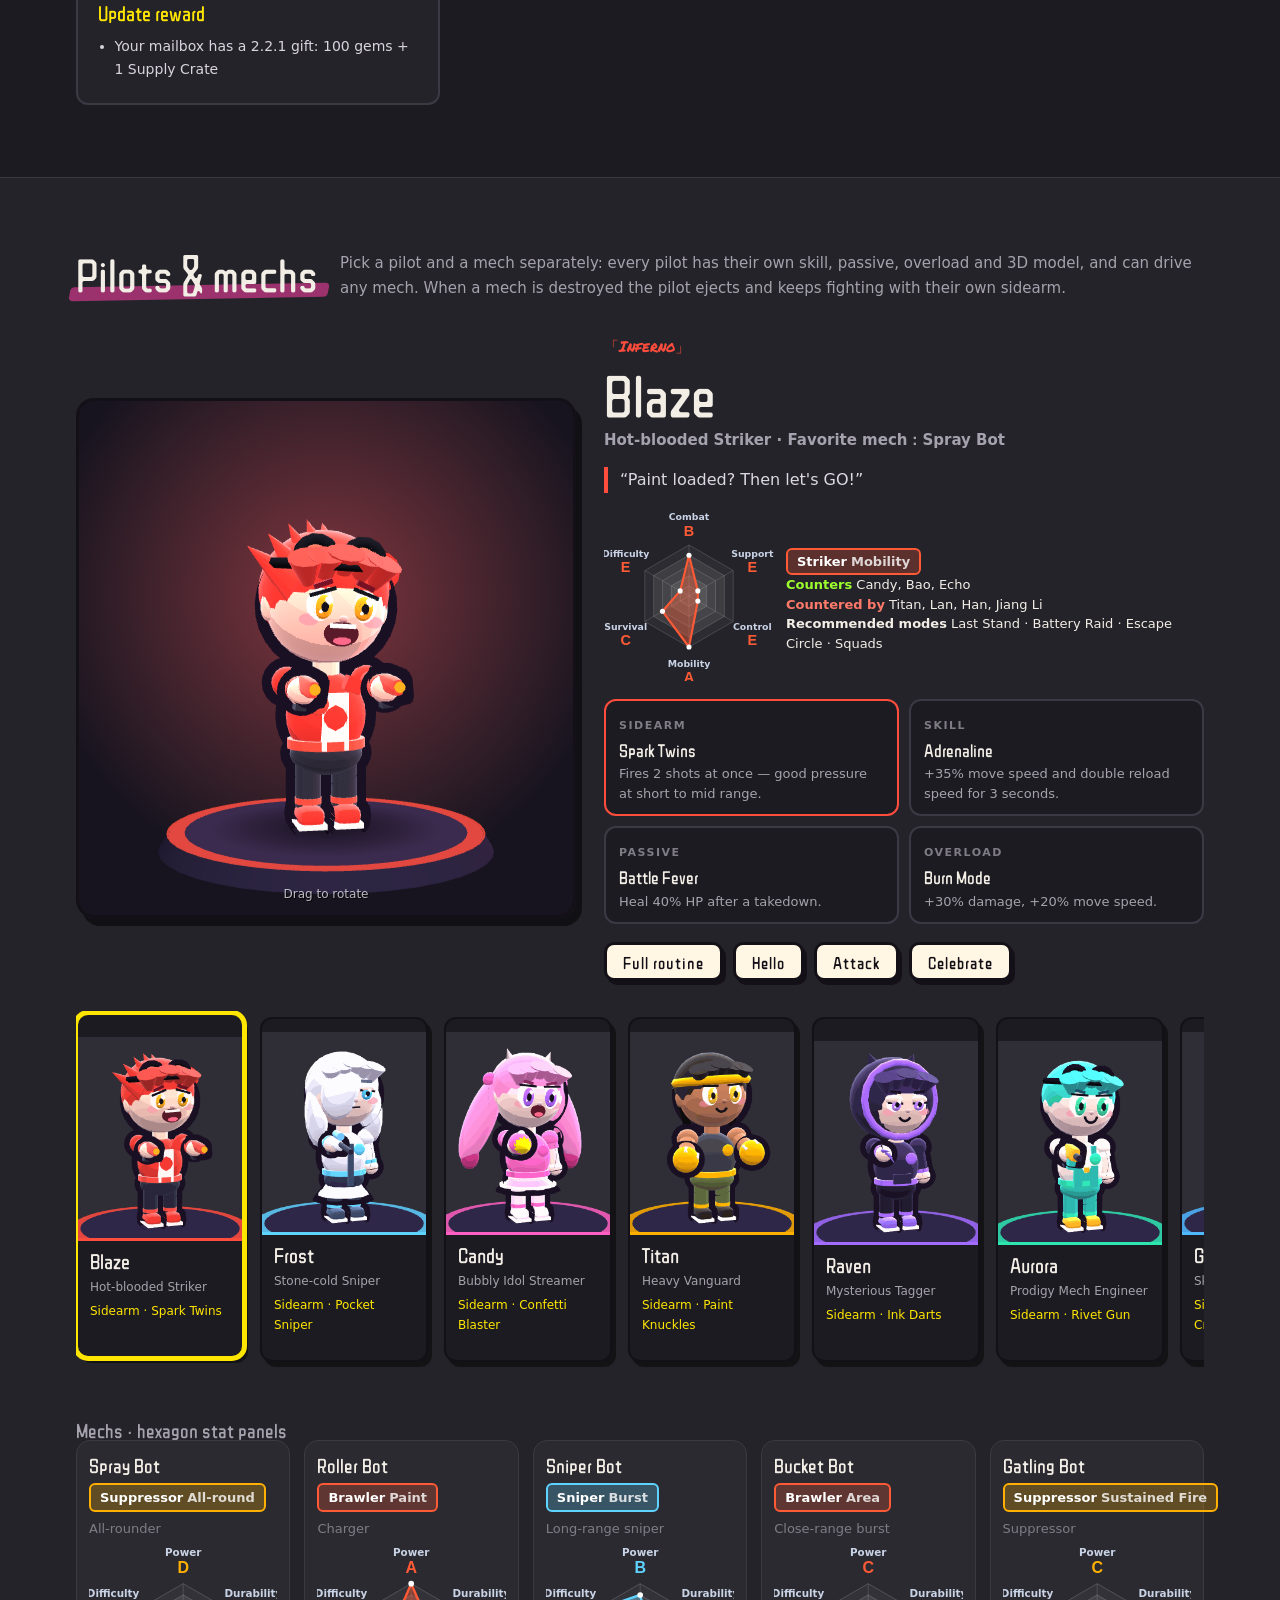
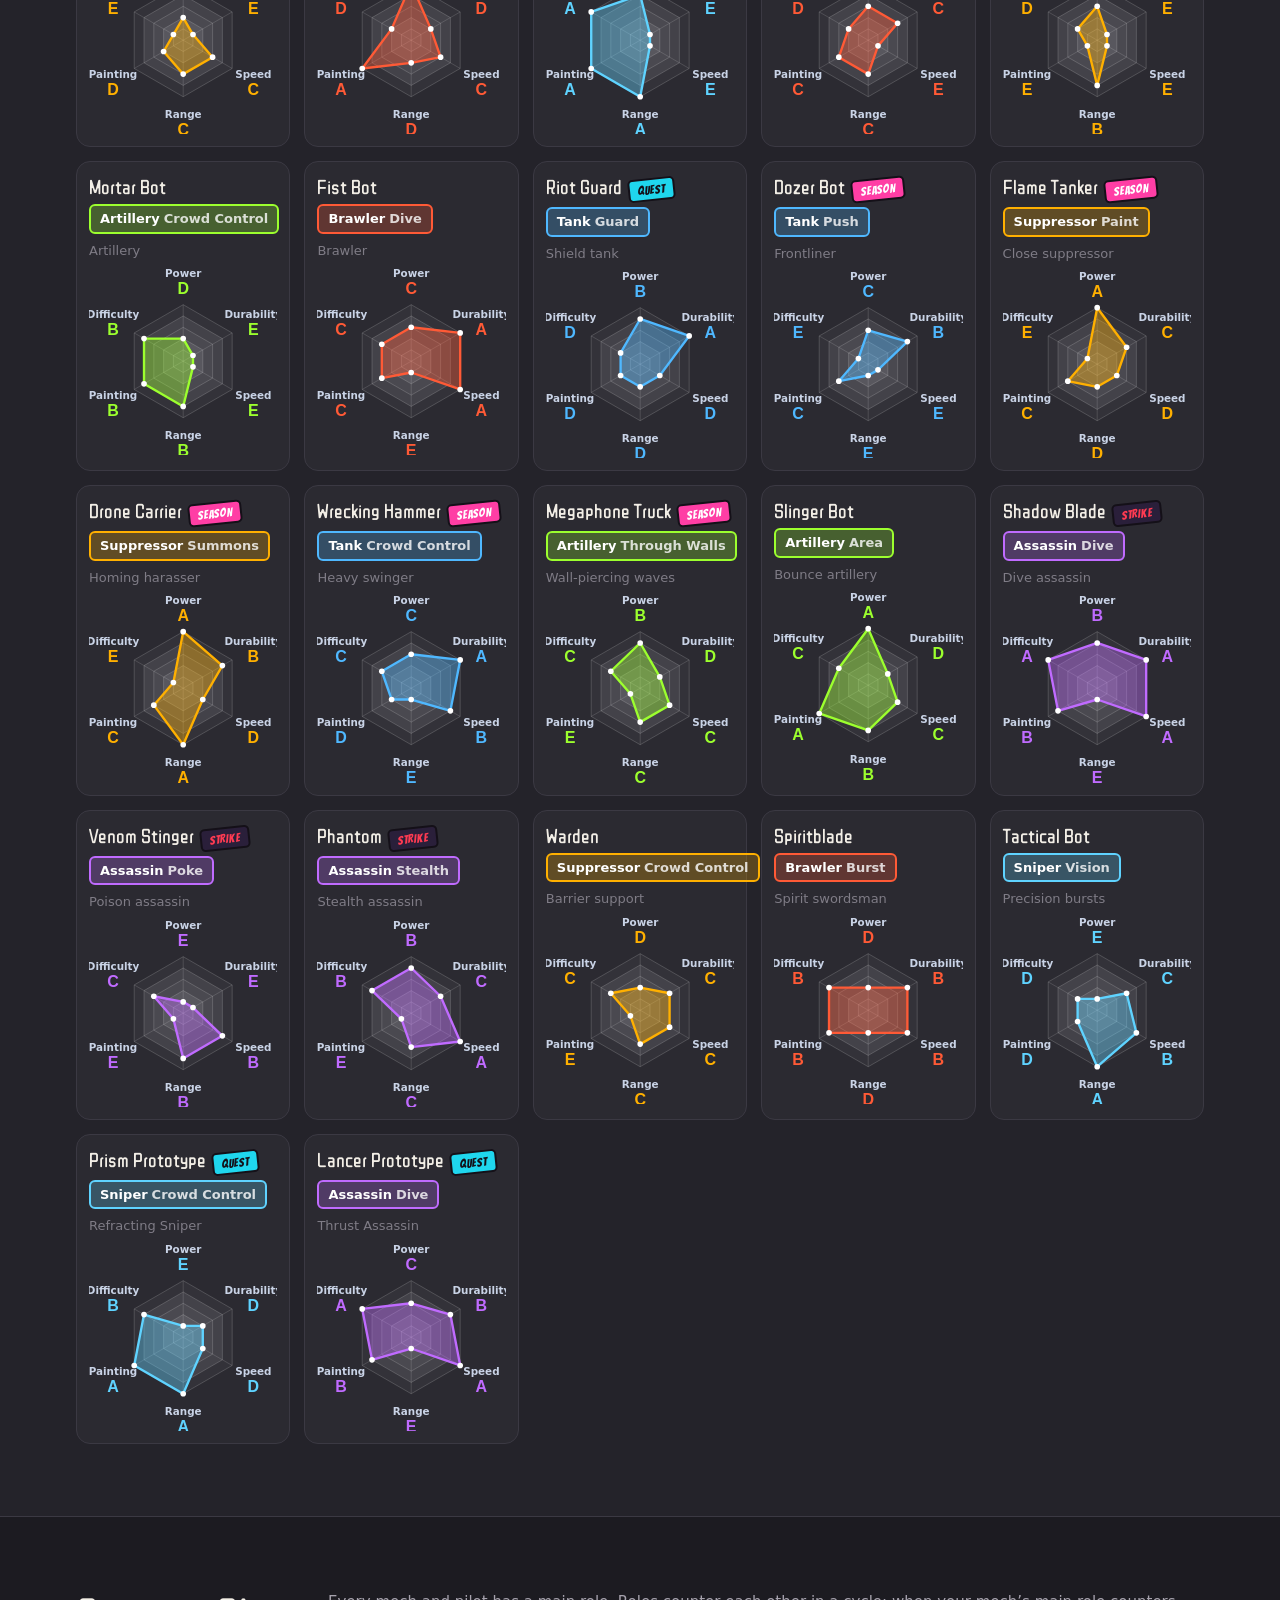
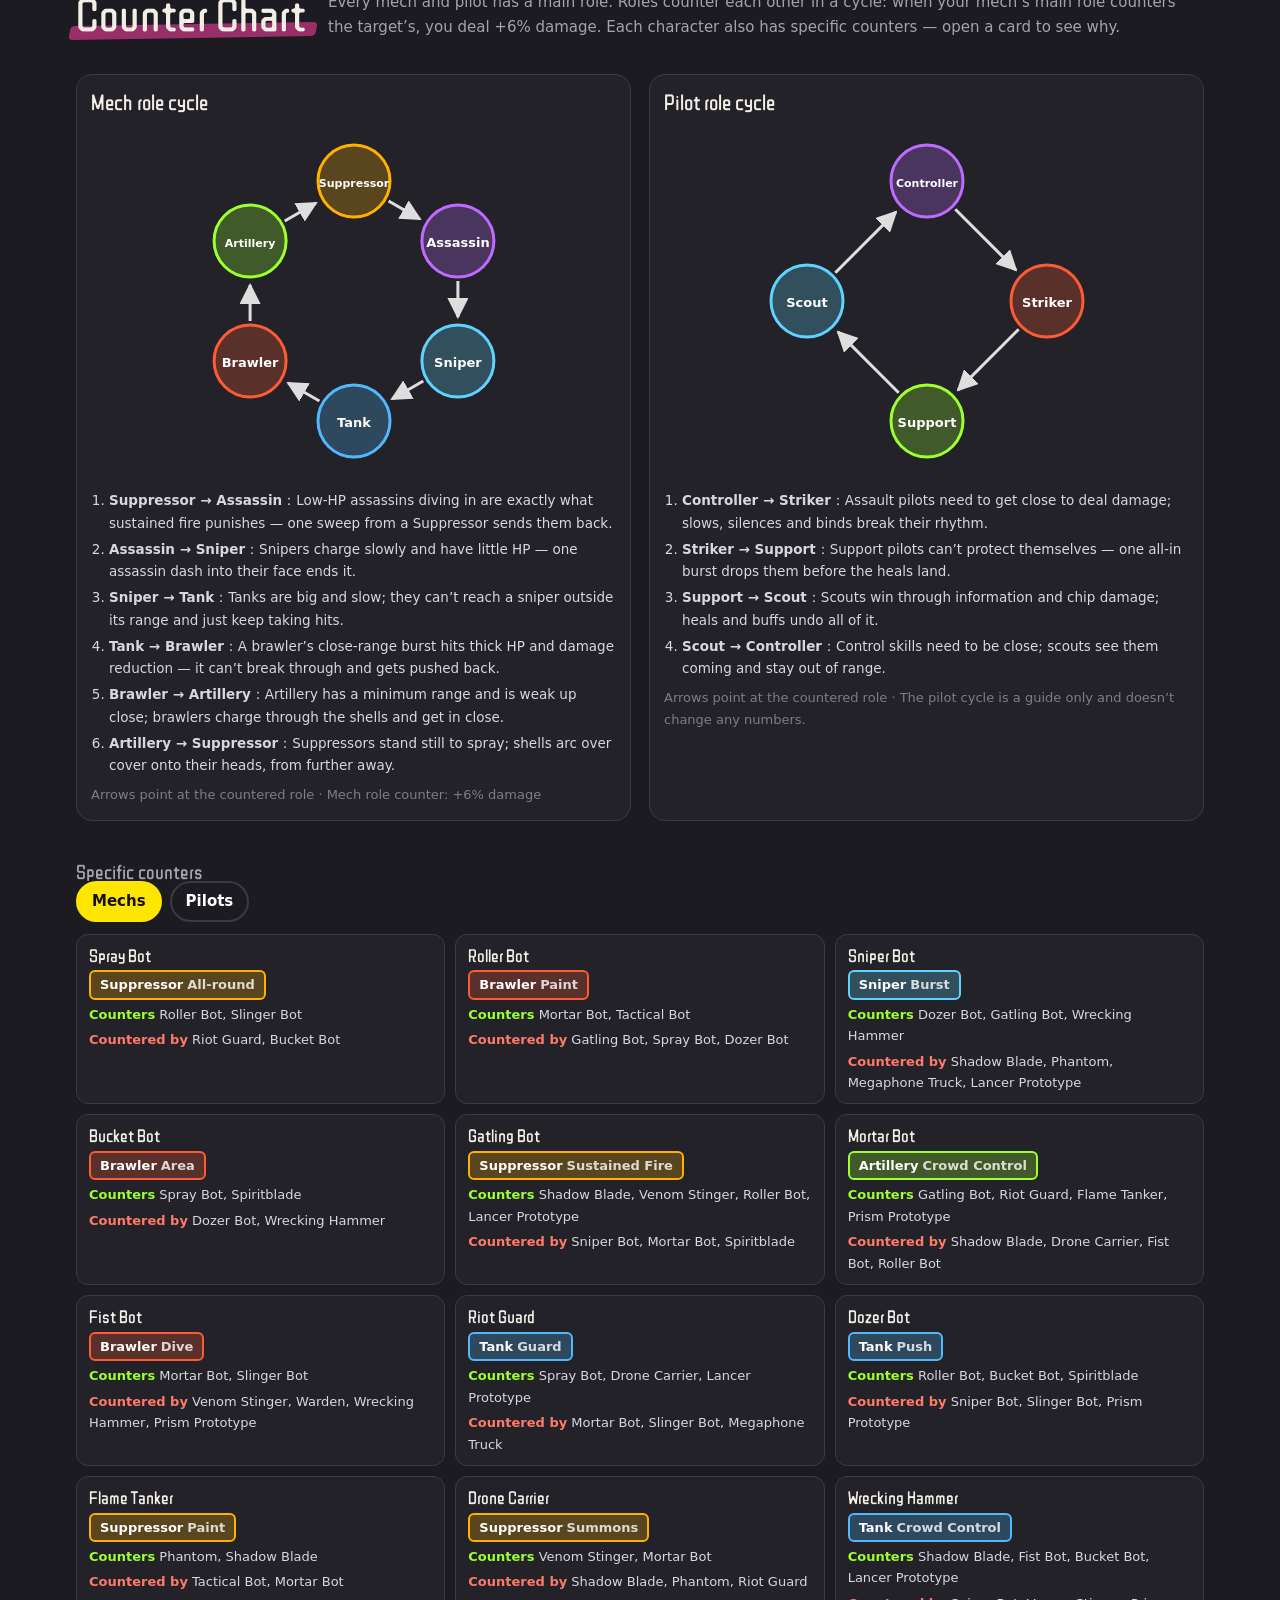
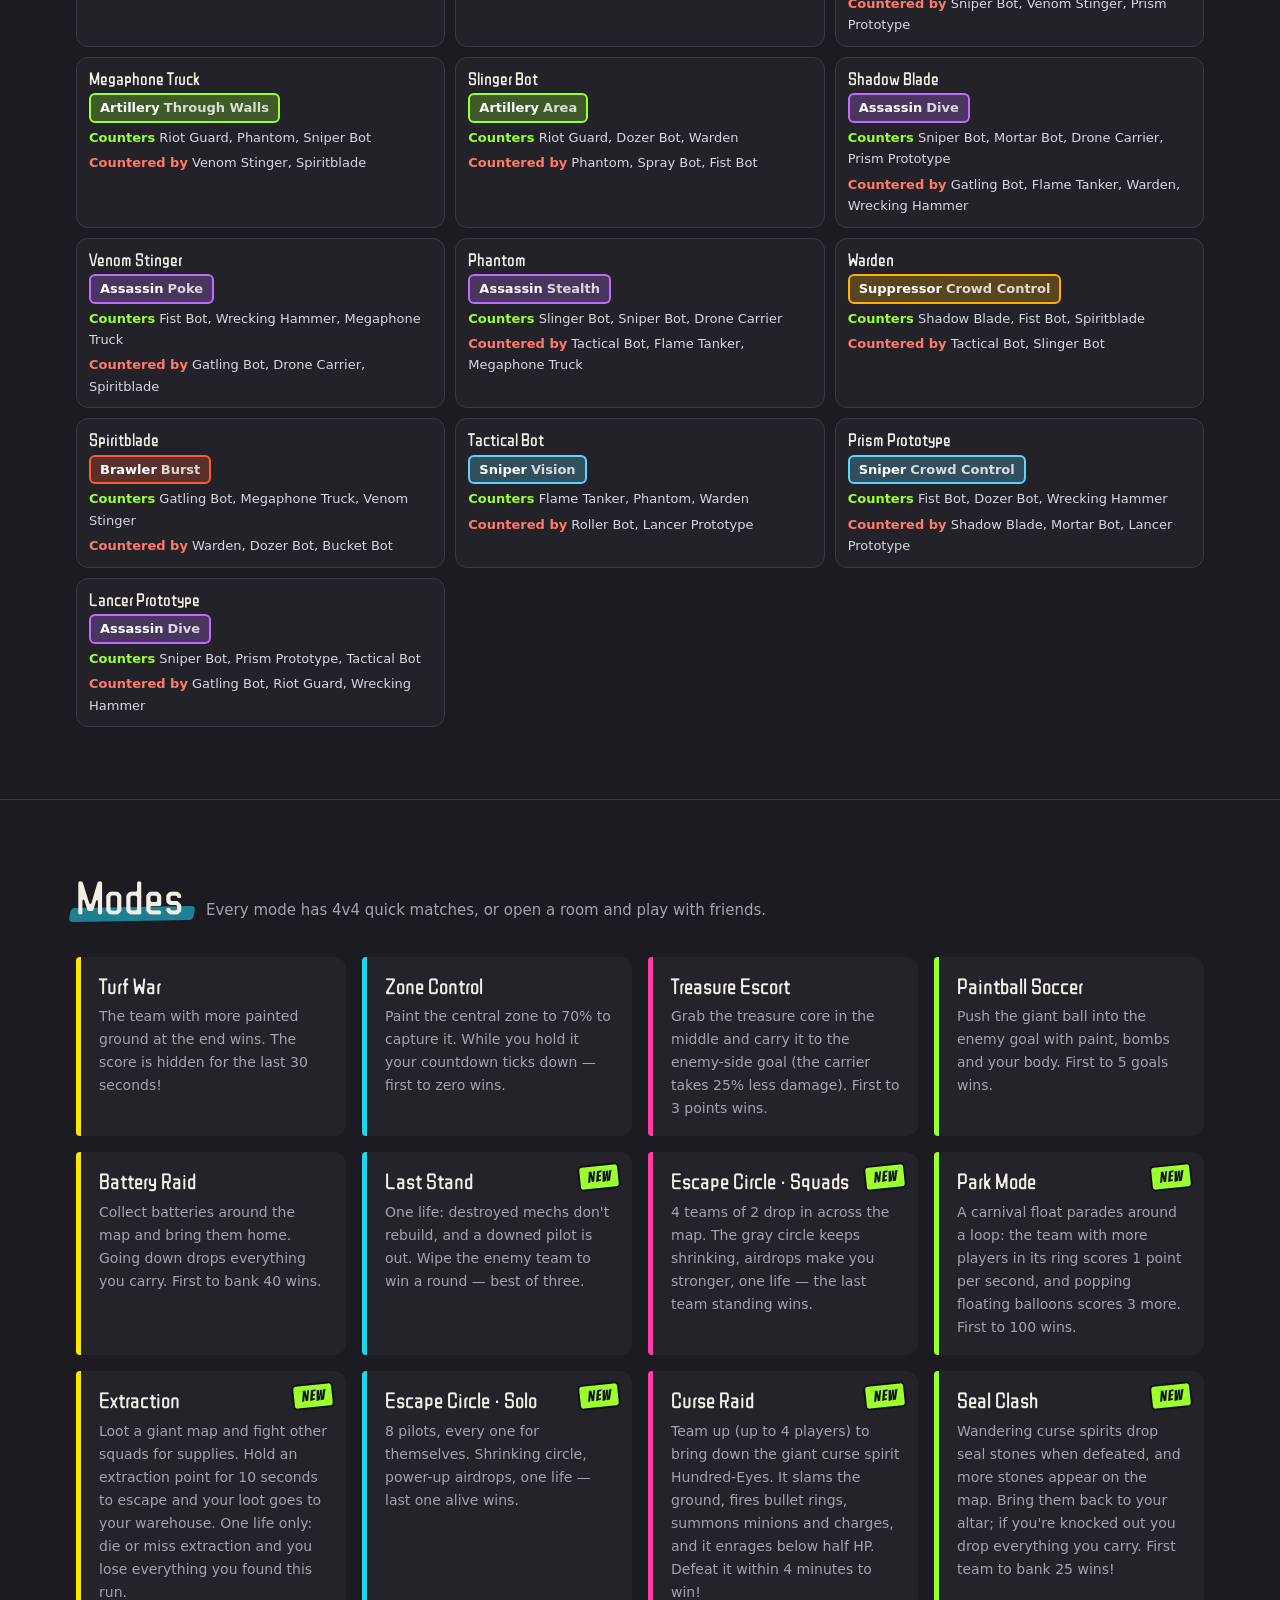
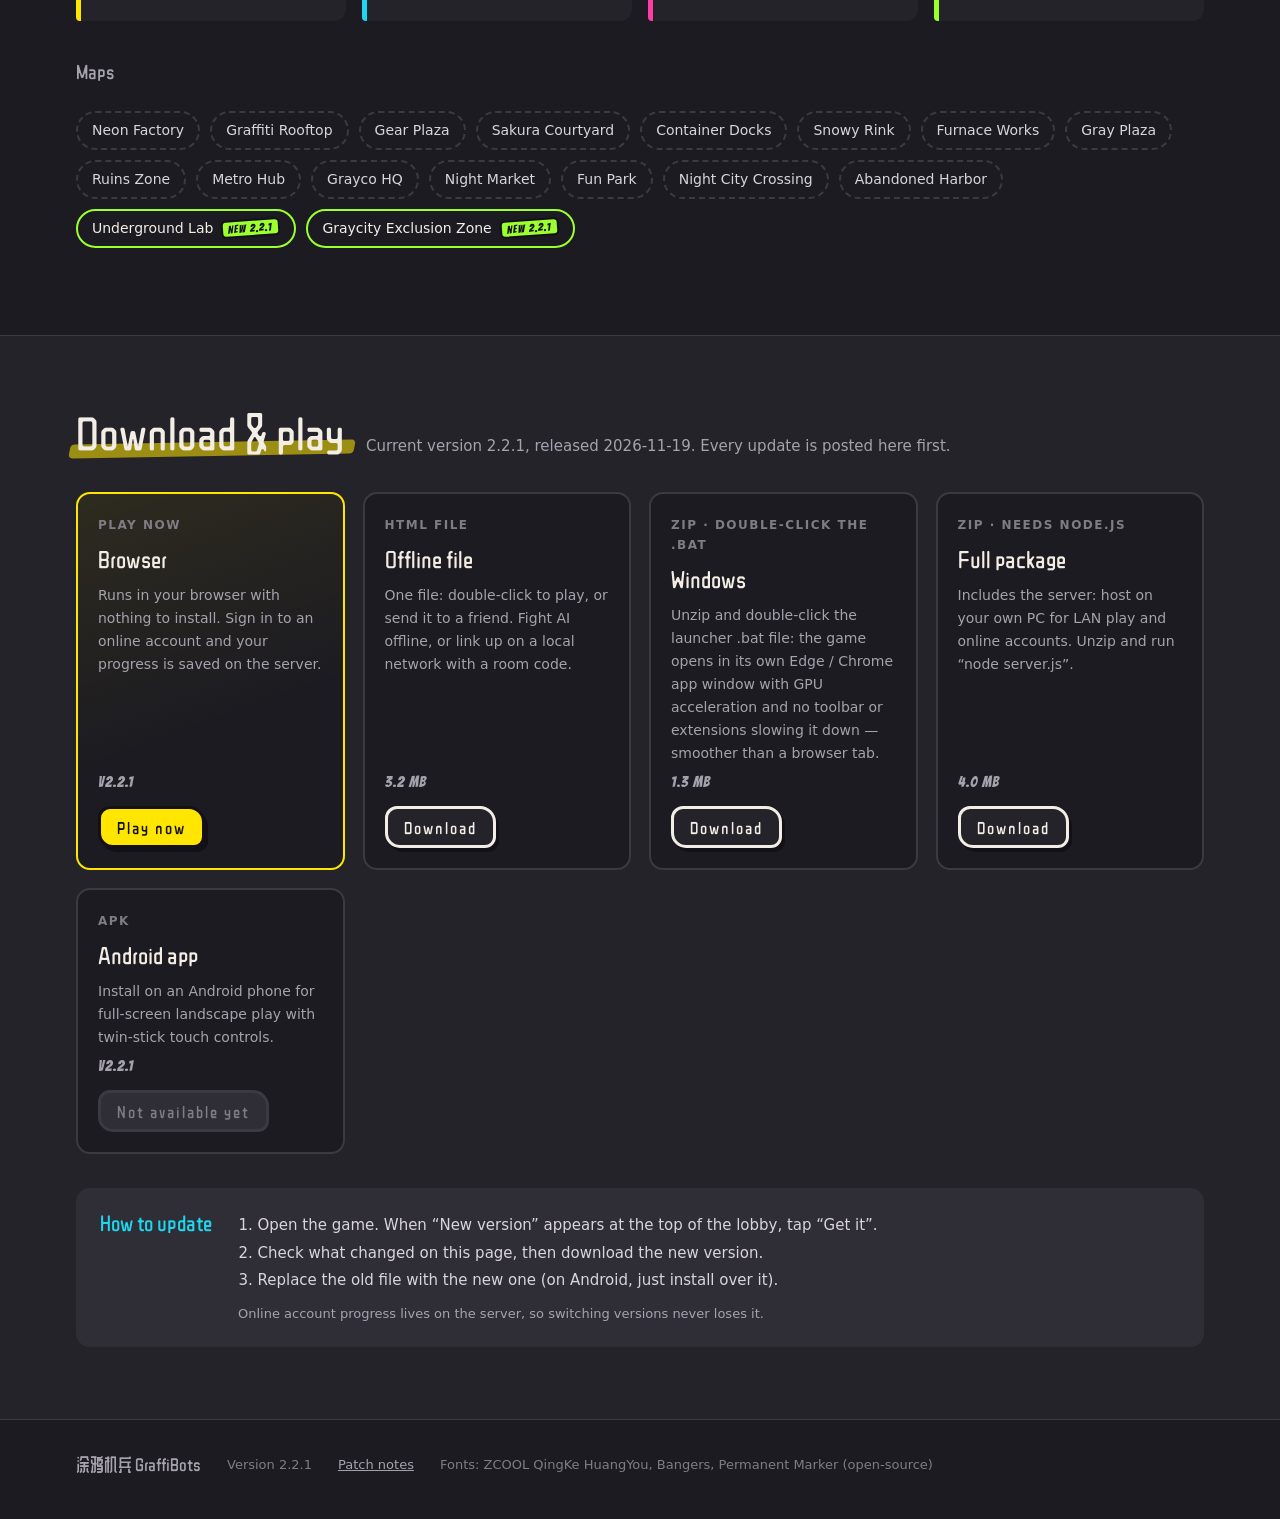
==== commit ea91b7e7: "2.2.1: Vision on the map, clearer status icons, de-duplicated character kits - Revealed enemies (tea" ====
--- a/site/index.html
+++ b/site/index.html
@@ -25,7 +25,7 @@
 <meta name="twitter:description" content="GraffiBots official site: a 4v4 paint-mech brawler where you spray a gray city back into color. Play free in your browser or download the offline and Android versions.">
 <meta name="twitter:image" content="https://lizard0727.github.io/GraffiBots/img/v14-summer.jpg">
 <meta property="og:url" content="https://lizard0727.github.io/GraffiBots/">
-<script type="application/ld+json">{"@context":"https://schema.org","@type":"VideoGame","name":"涂鸦机兵 GraffiBots","alternateName":"GraffiBots","description":"涂鸦机兵 GraffiBots 官方网站：4 对 4 的涂料机甲乱斗，开着机兵把灰色的城市涂回彩色。免费在浏览器里玩，或下载离线版、安卓版，查看每次更新的内容。","inLanguage":["zh-CN","en"],"genre":["Action","Shooter","Multiplayer"],"gamePlatform":["Web browser","Android"],"applicationCategory":"Game","operatingSystem":"Windows, macOS, Linux, Android","playMode":["MultiPlayer","SinglePlayer"],"numberOfPlayers":{"@type":"QuantitativeValue","minValue":1,"maxValue":8},"softwareVersion":"2.2","datePublished":"2026-11-13","dateModified":"2026-11-19","offers":{"@type":"Offer","price":"0","priceCurrency":"USD"},"image":"https://lizard0727.github.io/GraffiBots/img/v14-summer.jpg","url":"https://lizard0727.github.io/GraffiBots/"}</script>
+<script type="application/ld+json">{"@context":"https://schema.org","@type":"VideoGame","name":"涂鸦机兵 GraffiBots","alternateName":"GraffiBots","description":"涂鸦机兵 GraffiBots 官方网站：4 对 4 的涂料机甲乱斗，开着机兵把灰色的城市涂回彩色。免费在浏览器里玩，或下载离线版、安卓版，查看每次更新的内容。","inLanguage":["zh-CN","en"],"genre":["Action","Shooter","Multiplayer"],"gamePlatform":["Web browser","Android"],"applicationCategory":"Game","operatingSystem":"Windows, macOS, Linux, Android","playMode":["MultiPlayer","SinglePlayer"],"numberOfPlayers":{"@type":"QuantitativeValue","minValue":1,"maxValue":8},"softwareVersion":"2.2.1","datePublished":"2026-11-13","dateModified":"2026-11-19","offers":{"@type":"Offer","price":"0","priceCurrency":"USD"},"image":"https://lizard0727.github.io/GraffiBots/img/v14-summer.jpg","url":"https://lizard0727.github.io/GraffiBots/"}</script>
 <!-- seo:end -->
 <style>
 @font-face { font-family: 'GBHead'; src: url('fonts/huangyou.woff2') format('woff2'); font-display: swap; }
@@ -310,8 +310,8 @@
 <!-- noscript:start（由 tools/build-site.js 生成：搜索引擎和关掉 JavaScript 的人看到的内容） -->
 <noscript><div class="wrap" style="padding-block:24px">
 <h1>涂鸦机兵 GraffiBots</h1><p>涂鸦机兵 GraffiBots 官方网站：4 对 4 的涂料机甲乱斗，开着机兵把灰色的城市涂回彩色。免费在浏览器里玩，或下载离线版、安卓版，查看每次更新的内容。</p><p>GraffiBots official site: a 4v4 paint-mech brawler where you spray a gray city back into color. Play free in your browser or download the offline and Android versions.</p>
-<p>当前版本 2.2（2026-11-19）。驾驶员 21 位 · 机兵 22 台 · 地图 17 张 · 玩法 12 种。</p>
-<h2>2.2 更新 · 战斗定位 &amp; 灰石叛逃者</h2><h3>战斗定位</h3><ul><li>每台机体和每位驾驶员都有了 1 个主定位 + 1 个副标签</li><li>机体 6 种定位：突击（近战）、压制（中距连射）、狙击（远程）、炮击（投掷 / 曲射 / 穿墙）、重装（坦克）、刺客</li><li>驾驶员 4 种定位：支援、控制、突击、侦察</li><li>角色页和机体页都多了「定位」分页；选人阶段的卡片上也会显示定位</li></ul><h3>克制关系</h3><ul><li>定位环：压制 → 刺客 → 狙击 → 重装 → 突击 → 炮击 → 压制（机体），控制 → 突击 → 支援 → 侦察 → 控制（驾驶员）</li><li>机体主定位克制对方时，伤害 +6%</li><li>每个角色还有 2~4 个具体的「克制」和「被克制」对象，每一条都写了原因</li><li>排位选人时会提示：你的选择克制对手的谁、对手的谁克制你；禁用阶段会提示克制你出战机体的是谁</li><li>官网新增「克制图」：定位环 + 全部克制关系</li></ul><h3>六边形能力面板</h3><ul><li>每个角色都有一张 A~E 的六边形面板</li><li>机体：破坏力 / 耐久 / 速度 / 射程 / 涂地 / 操作难度；驾驶员：战斗 / 辅助 / 控制 / 机动 / 生存 / 操作难度</li><li>等级按游戏数值和模拟胜率在全体角色里排名自动算出（前 20% 是 A），官网也能看</li><li>角色页还会显示「推荐模式」</li></ul><h3>技能改成充能制</h3><ul><li>驾驶员技能以前每台机体 3 次、重建后刷新；现在最多存 2 次充能，每 15 秒回复 1 次，两次之间至少隔 3 秒</li><li>重建机体不再刷新充能；技能按钮外圈显示充能回复进度</li><li>天赋「技能专精」：技能充能速度 +20%（原：冷却 -25%）；「额外技能」：充能上限 +1</li><li>风羽的超载「乘风」：立刻回复 1 次技能充能</li></ul><h3>超载可以多次使用</h3><ul><li>超载以前每局只能放 1 次；现在放完可以重新充能、再放</li><li>充满需要打出的伤害 360 → 480（充得更慢）；超载进行中不会充能</li></ul><h3>新任务线「灰石叛逃者」（接着韩冰的故事）</h3><ul><li>第一章「棱镜档案」：护送灰石研究园区的叛逃博士——第 4 步获得棱镜原型机，第 8 步获得驾驶员姜黎</li><li>第二章「零号档案」：完成第一章后开启，灰石试验部队的王牌追了上来——第 4 步获得枪骑原型机，第 8 步获得驾驶员沈零</li><li>每章 8 步，每一步都有一句剧情台词，按顺序完成和领取；普通对战和搜刮撤离都能推进</li><li>在「活动 → 任务」里</li></ul><h3>新驾驶员 · 姜黎「博士」（控制 · 治疗）</h3><ul><li>技能「纳米雾场」：扔出纳米雾罐，4 秒内雾里的队友每秒回复 15 生命，敌人减速 30%、装填 -25%</li><li>被动「效率优化」：技能充能速度 +25%；附近的队友技能充能 +10%</li><li>超载「协议覆写」：附近队友每秒回复 12 生命、受到的伤害 -15%，范围里的敌人减速</li><li>弹出武器「试剂枪」：命中减速</li></ul><h3>新驾驶员 · 沈零「零号」（侦察 · 切入）</h3><ul><li>技能「相位突进」：朝瞄准方向突进（瞬间无敌），下一次攻击 +35%，并暴露前方的敌人</li><li>被动「战场感知」：附近 260 范围内的敌人自动暴露，草丛和隐身也藏不住</li><li>超载「零式解放」：移动速度 +30%、攻击速度 +25%，击倒敌人立刻回复 1 次技能充能</li><li>弹出武器「高周波匕首」</li></ul><h3>新机体</h3><ul><li>棱镜原型机（狙击 · 控场）：蓄力光束，命中减速；蓄满时折射到附近另一个敌人。大招「相位冻结」：0.6 秒后冻结一片区域里的敌人 1.2 秒</li><li>枪骑原型机（刺客 · 切入）：长枪突刺，攻击距离是近战里最远的；超过 2 秒没出手，下一枪是「先手突刺」（×1.35）。大招「三段突袭」：连续突进 3 段，可以重新瞄准</li></ul><h3>平衡调整（按 900 局模拟数据）</h3><ul><li>旋转机兵「枪管预热」：起步伤害 72% → 64%，最高 110% → 104%｜弹弓机兵：伤害 53 → 50</li><li>狙击机兵：生命 80 → 92，蓄力 0.95 → 0.88 秒，满蓄力伤害 82 → 84，光束涂得更宽</li><li>影刃机兵：生命 170 → 182，伤害 76 → 80｜战术机兵：每发伤害 12.5 → 13.4｜结界机兵：伤害 21 → 22.5</li><li>洛奇「电磁脉冲」：无法攻击 1.4 → 1.1 秒｜符零「封印符」：符阵 3 → 2.5 秒｜星澜「涂装炮台」：7 → 6 秒｜包大福「能量便当」：回复 90 → 110</li><li>模拟胜率范围：机体约 42%–57%，驾驶员约 43%–56%</li></ul><h3>界面</h3><ul><li>机体卡片上的名字改成白色，更清楚</li></ul><h3>更新奖励</h3><ul><li>信箱里有一份 2.2 礼包：200 宝石 + 1 个军用箱 + 2000 金币</li></ul>
+<p>当前版本 2.2.1（2026-11-19）。驾驶员 21 位 · 机兵 22 台 · 地图 17 张 · 玩法 12 种。</p>
+<h2>2.2.1 更新 · 视野看得见 &amp; 机制去重</h2><h3>视野直接显示在地图上</h3><ul><li>被暴露的敌人（白夜的义眼扫描、喇叭车的声纳、战术机兵的侦察无人机、沈零的战场感知、岚的信号枪……）现在会在小地图和 N 键大地图上显示成红色菱形，草丛里和隐身的也一样</li><li>被暴露的敌人头顶有一个闪烁的「👁 暴露」标签；全队被扫描时屏幕上方会提示「全队视野」</li><li>战术机兵的侦察范围、沈零的战场感知范围也会画在地图上</li></ul><h3>状态图标更清楚</h3><ul><li>头顶新增状态图标：🎯 标记、💫 致盲、⛓ 束缚、🔒 技能锁、☠ 中毒、📜 封印（原有的 ⚡ 加速、🐢 减速、🚫 沉默、🔥 火力全开保留）</li></ul><h3>机制去重：每个角色一个招牌</h3><ul><li>「暴露」只留给侦察：叶声的声波干扰、韩冰的闪光弹、符零的封印符阵、毒针的毒雾不再暴露敌人</li><li>沈零「相位突进」→「相位闪移」：瞬间闪到瞄准方向（最远 220），可以穿过墙壁——和风羽的冲刺区分开</li><li>韩冰「闪光弹」：改成真正的致盲——被闪到的敌人视野缩小到身边一圈（屏幕变白），AI 看不到 180 以外；不再沉默、暴露、增伤（「标记 +12%」只留给战术机兵的侦察无人机）</li><li>洛奇被动「信号侦测」→「后门程序」：被电磁脉冲命中的敌人 3 秒内技能充能停止回复；超载「全网瘫痪」不再全图暴露，改成每个敌人失去 1 次技能充能</li><li>霍克「战术空投」：不再回血（区域治疗是姜黎的招牌），改成靠近的队友立刻装满弹药 + 30 护盾，装填 +30%；被动「老练指挥」→「火力纪律」：弹药装满时的第一次攻击 +15%（团队增伤是岚的招牌）</li><li>卡卡「惊喜礼盒」：不再回血（掉落回血是包大福的招牌），改成 40% 大招充能（原 25%）</li><li>幻影「光学迷彩」：不再留下会炸的残影（替身是卡卡的招牌），隐身 4.5 → 5 秒</li><li>枪骑的「先手突刺」有了自己的提示「先手！」（以前显示成「背刺！」）</li><li>平衡：叶声「声波干扰」吸走的大招充能 30% → 25%</li></ul><h3>修复</h3><ul><li>技能充能被暂停时不会再清空已经回复的进度</li></ul><h3>更新奖励</h3><ul><li>信箱里有一份 2.2.1 小礼包：100 宝石 + 1 个补给箱</li></ul>
 <h2>驾驶员</h2><ul><li>凌焰（Blaze）：热血突击手，随身武器「火花双枪」</li><li>白夜（Frost）：冷面狙击手，随身武器「袖珍狙击枪」</li><li>苏糖（Candy）：元气偶像主播，随身武器「彩带喷枪」</li><li>雷豹（Titan）：重装开路者，随身武器「涂料拳套」</li><li>夜鸢（Raven）：神秘涂鸦师，随身武器「墨汁飞镖」</li><li>星澜（Aurora）：天才机兵工程师，随身武器「铆钉枪」</li><li>风羽（Gale）：天空竞速手，随身武器「疾风弩」</li><li>洛奇（Hex）：天才黑客，随身武器「电击枪」</li><li>包大福（Bao）：后勤大厨，随身武器「平底锅」</li><li>秦岳（Qin）：退役王牌，随身武器「手雷」</li><li>小柚（Yuzu）：无人机少女，随身武器「迷你无人机」</li><li>岚（Lan）：灰城反抗军队长，随身武器「信号枪」</li><li>石磊（Rocky）：拆迁队工头，随身武器「钉锤」</li><li>叶声（Echo）：地下电台 DJ，随身武器「口袋音箱」</li><li>韩冰（Han）：灰石集团前安保主管，随身武器「警用电棍」</li><li>卡卡（Kaka）：街头魔术师，随身武器「扑克飞牌」</li><li>符零（Sigil）：夜都符术师，随身武器「符纸飞镖」</li><li>赤镰（Crimson）：恶灵宿主，随身武器「断骨短镰」</li><li>霍克（Hawk）：雇佣兵队长，随身武器「冲锋手枪」</li><li>姜黎（Jiang Li）：灰石研究园区叛逃博士，随身武器「试剂枪」</li><li>沈零（Shen Ling）：灰石试验部队王牌，随身武器「高周波匕首」</li></ul>
 <h2>玩法</h2><ul><li>涂地大战：比赛结束时涂色面积更大的队伍获胜。最后 30 秒局势将被隐藏！</li><li>抢占据点：把中央据点涂到 70% 即可占领，占领期间己方倒计时减少，先归零者获胜。</li><li>护送宝物：抢下中央的宝物核心，带到敌方一侧的终点台得分（持有者受到的伤害降低 25%），先得 3 分获胜。</li><li>漆弹足球：用涂料子弹、炸弹和身体把大球推进对方球门，先进 5 球获胜。</li><li>电池掠夺：收集地图上的能量电池送回己方基地，被击倒会掉落全部电池，先存满 40 个获胜。</li><li>生死之战：只有一条命：机体被打爆不会重建，驾驶员也倒下就出局。先把对面全队消灭赢一局，三局两胜。</li><li>逃亡圈 · 四队：4 队 × 2 人分散空降。灰色毒圈不断缩小，捡空投箱变强，只有一条命，最后活下来的队伍获胜。</li><li>乐园模式：嘉年华花车沿着环形路线巡游：花车光圈里人多的队伍每秒得 1 分，打爆飘着的气球再得 3 分。先到 100 分获胜。</li><li>搜刮撤离：超大地图上搜刮物资、和其他小队争夺，在撤离点读条 10 秒成功撤离，带出来的物资存进仓库。只有一条命，阵亡或没来得及撤离，这局搜到的东西全部丢失。</li><li>逃亡圈 · 单人：8 名驾驶员各自为战。毒圈缩小、空投箱变强、只有一条命，活到最后就是赢家。</li><li>咒灵讨伐：最多 4 人合作讨伐巨型咒灵「百目」：它会砸地、放弹幕、召唤小咒灵、冲撞，血量过半后进入狂暴。4 分钟内打倒它就赢了！</li><li>封印争夺：打倒四处游荡的咒灵会掉落封印石，地图上也会不时出现。把封印石带回己方祭坛存起来，被击倒会掉落身上全部封印石。先存满 25 个获胜！</li></ul>
 <p><a href="#download">下载 / Download</a> · <a href="#updates">更新日志 / Patch notes</a></p>
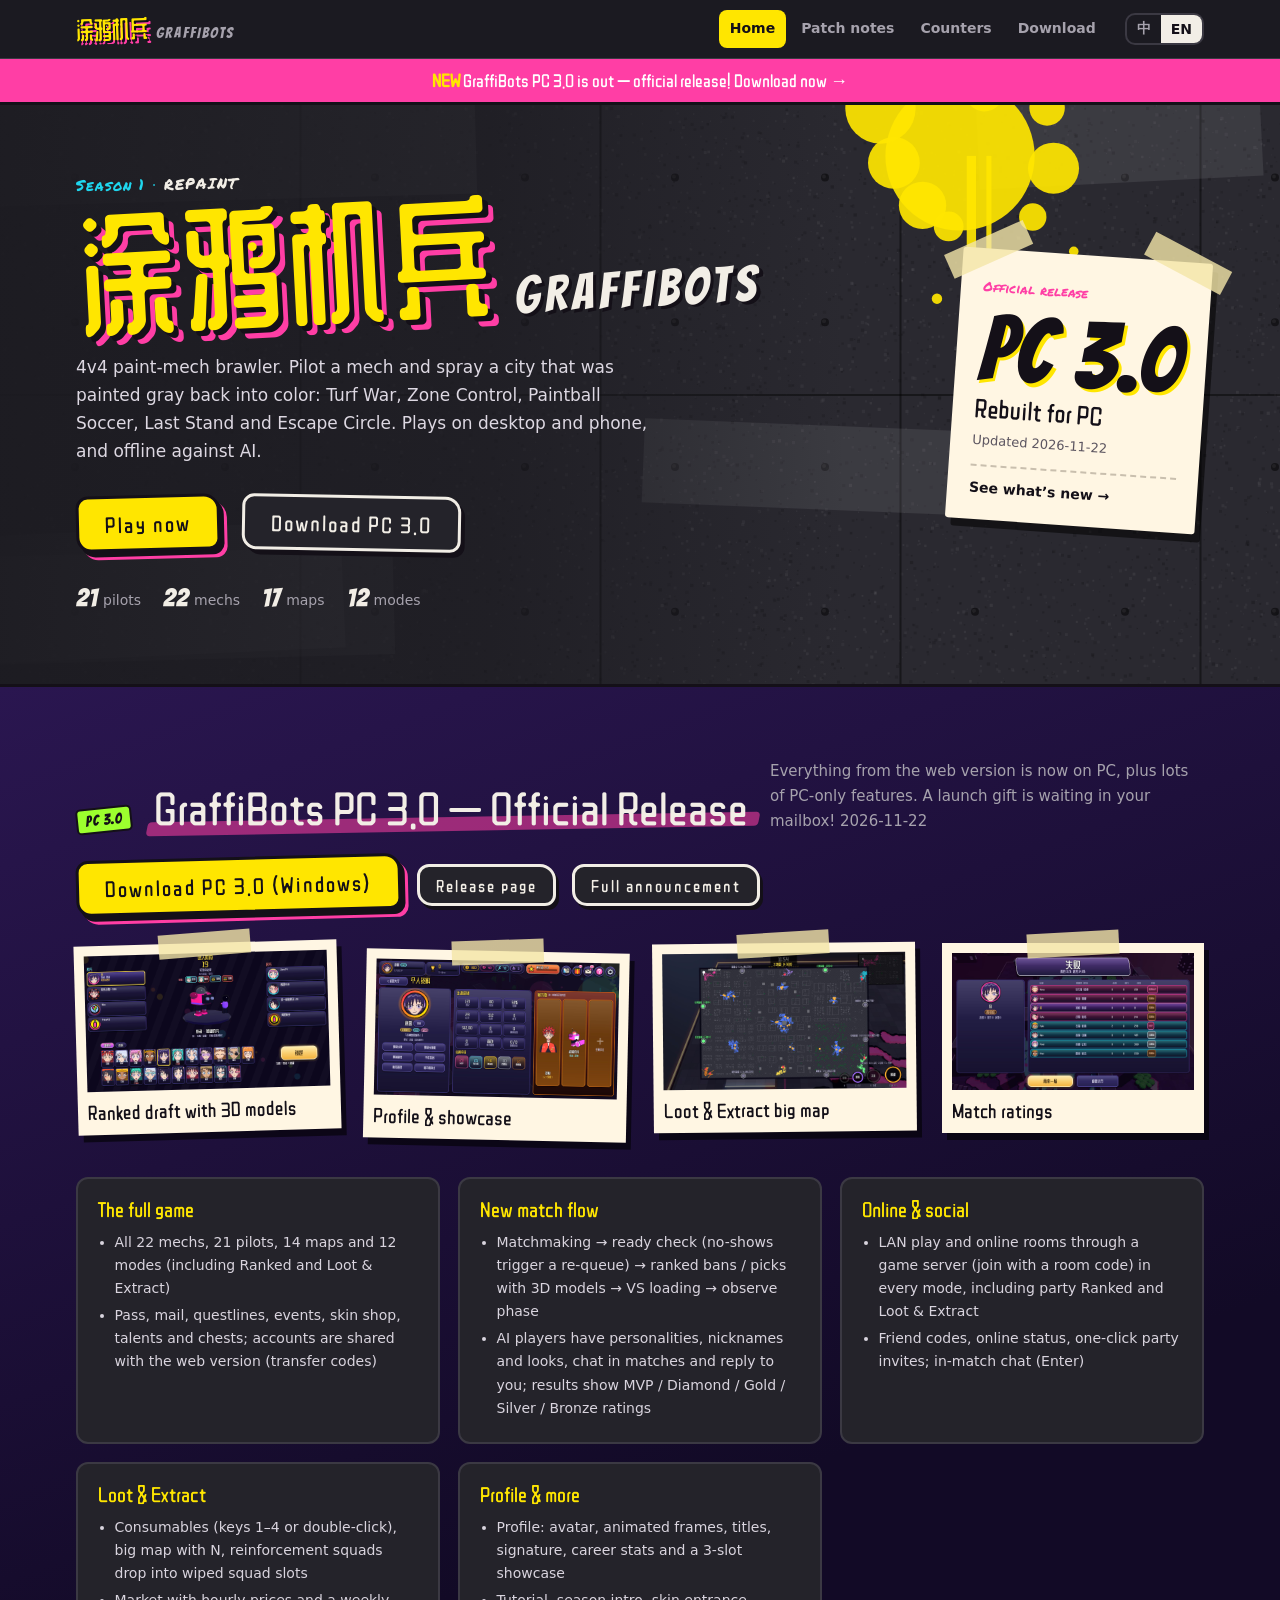
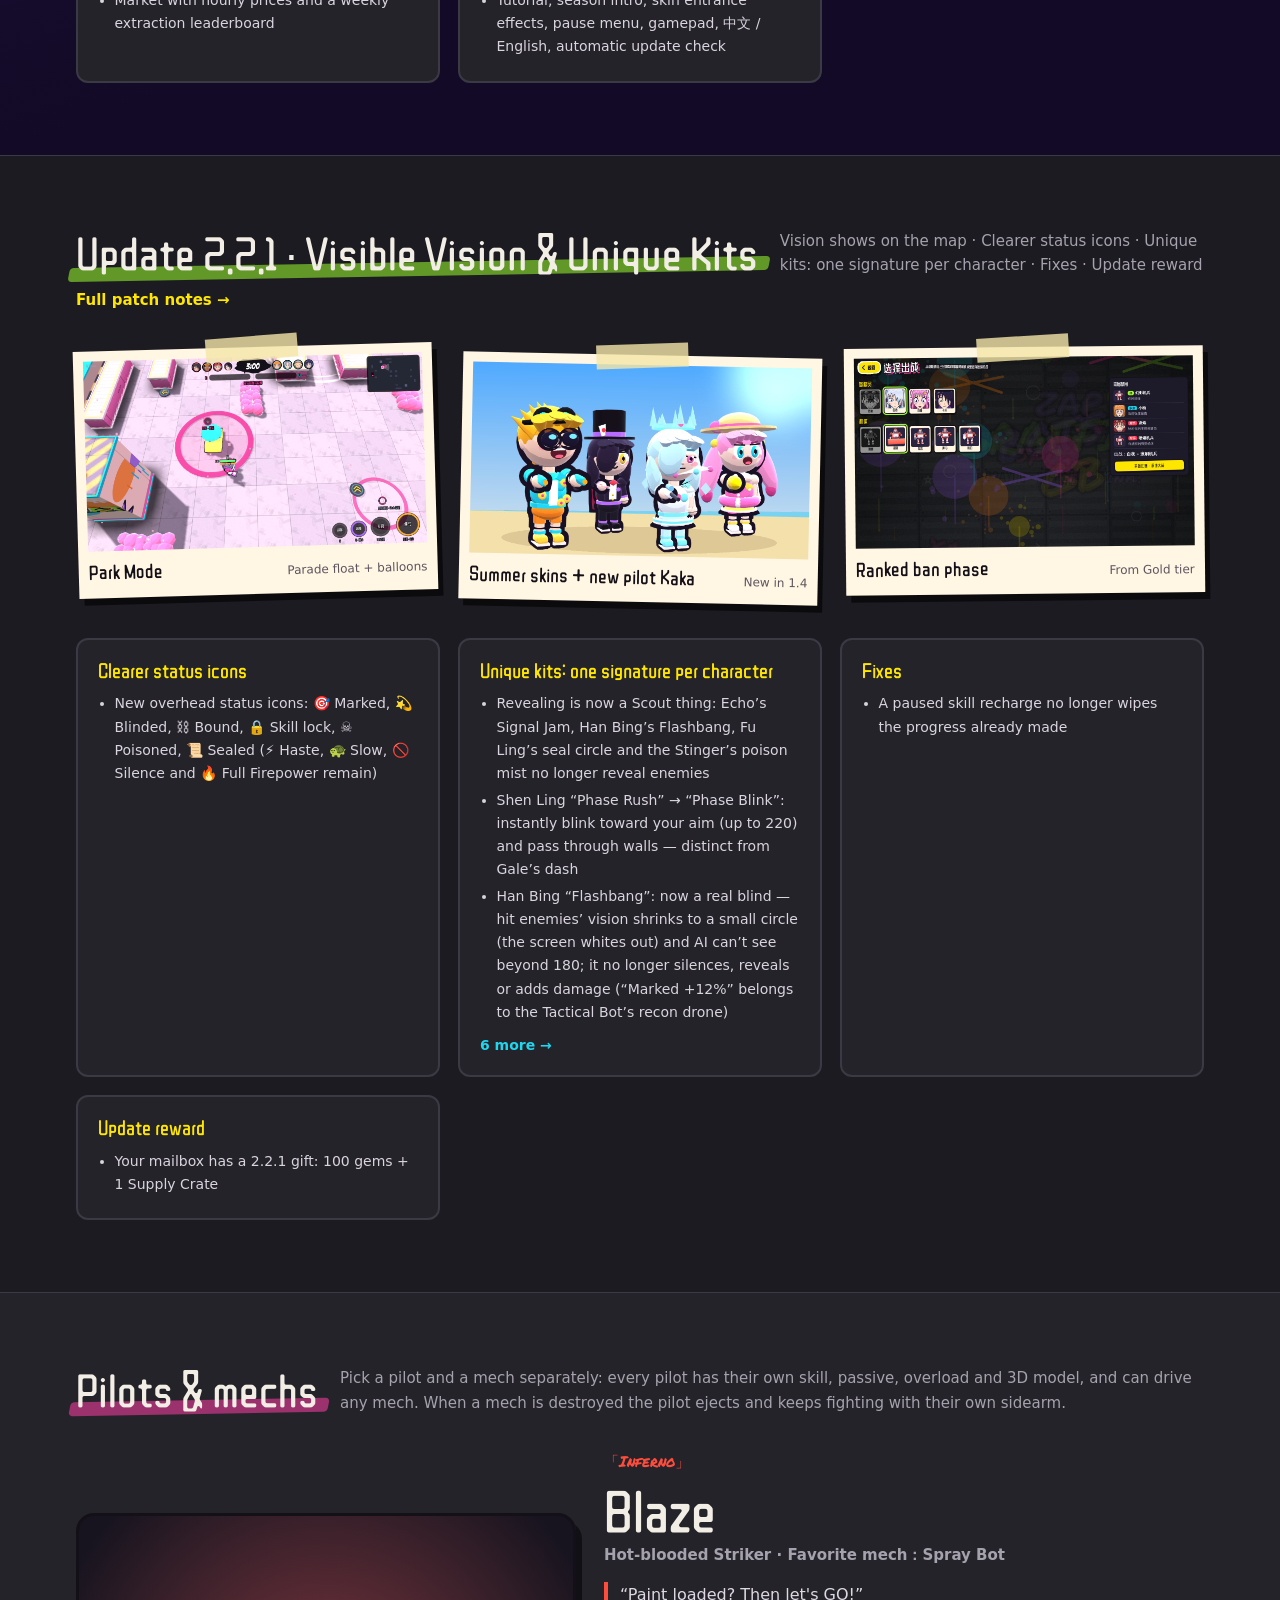
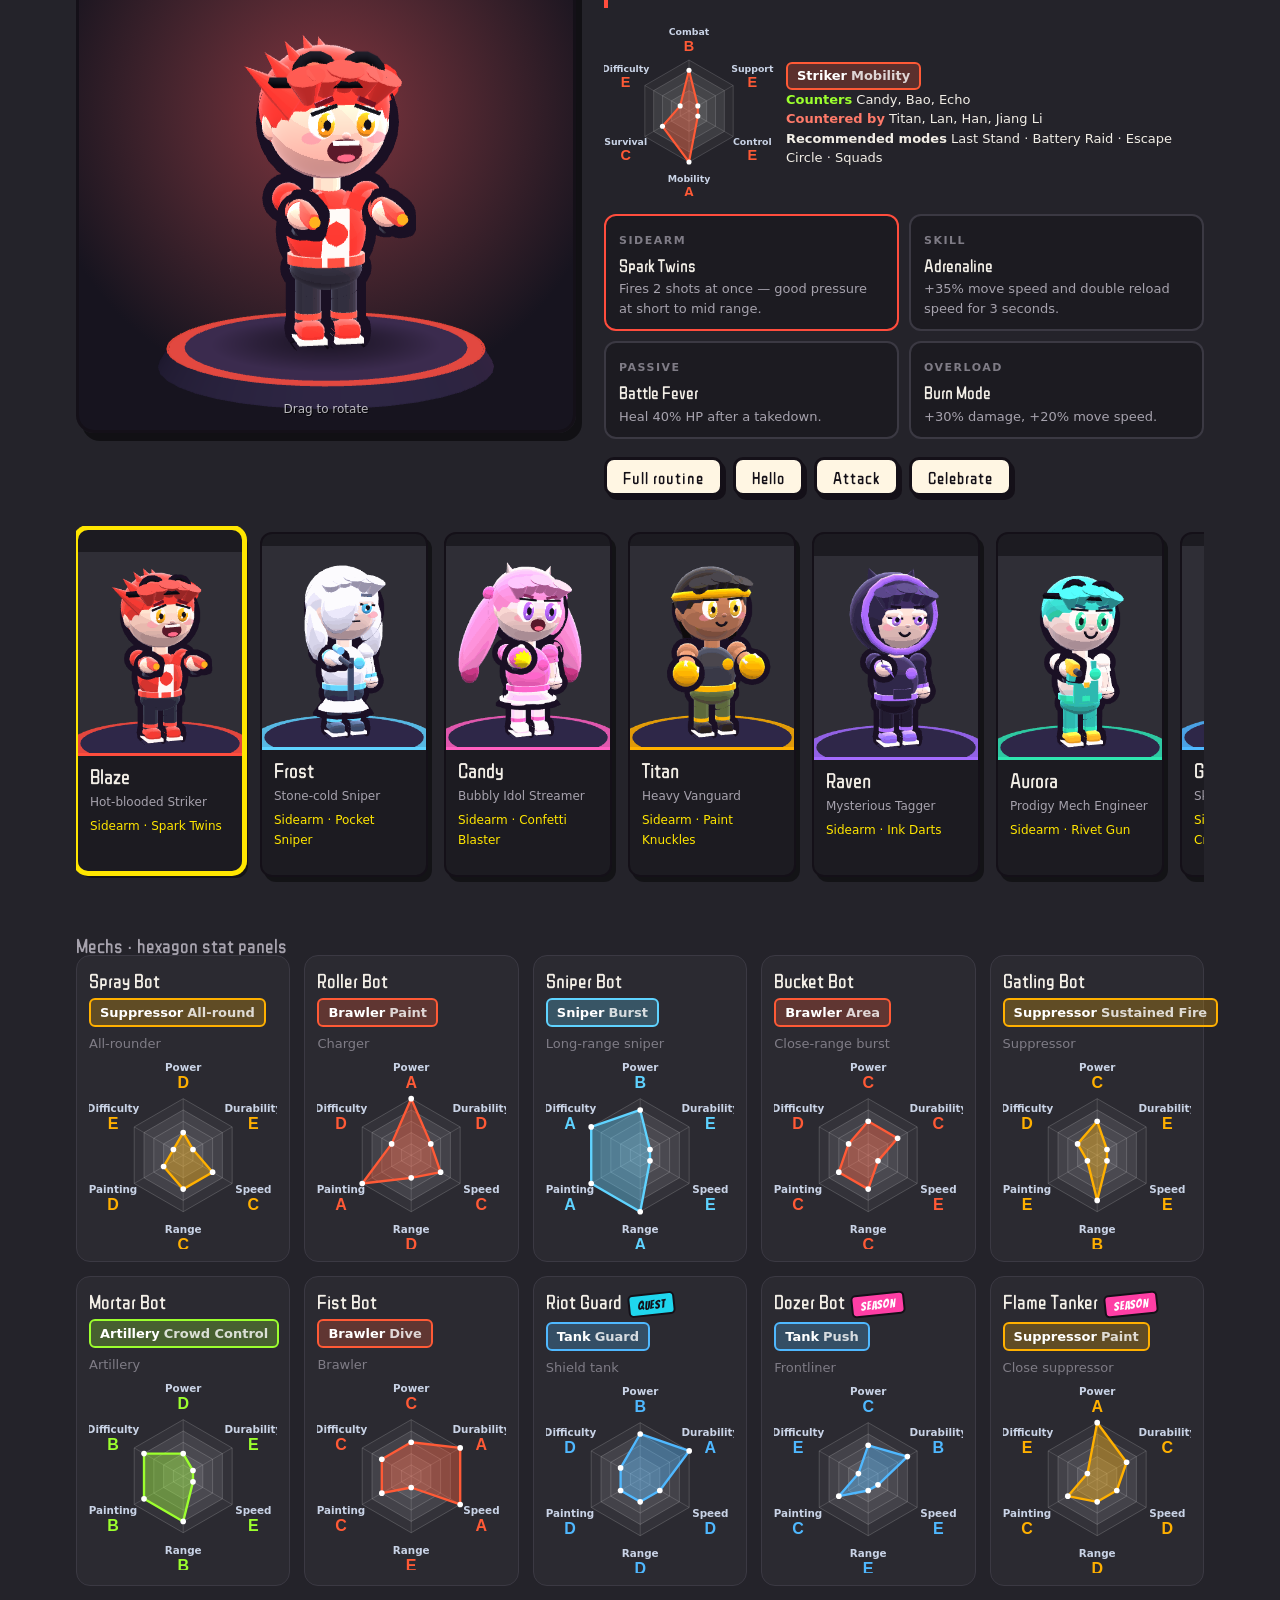
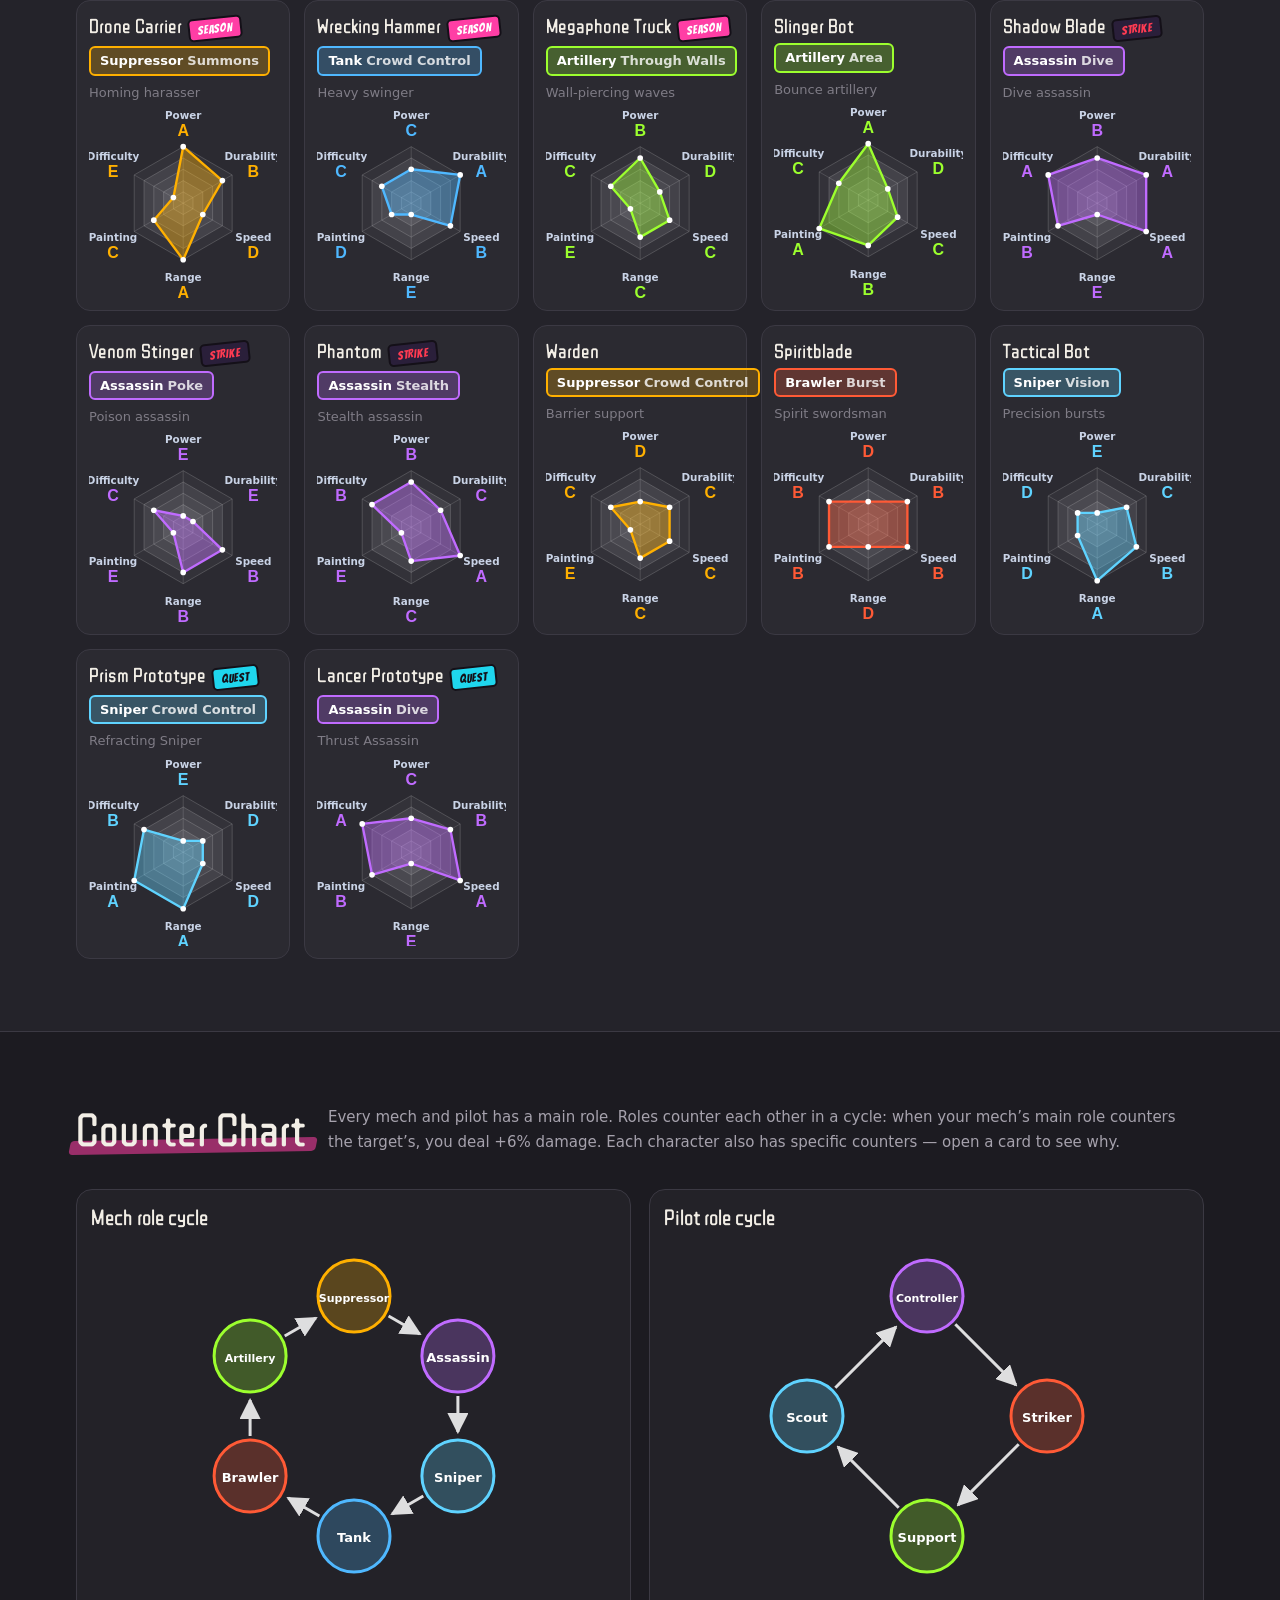
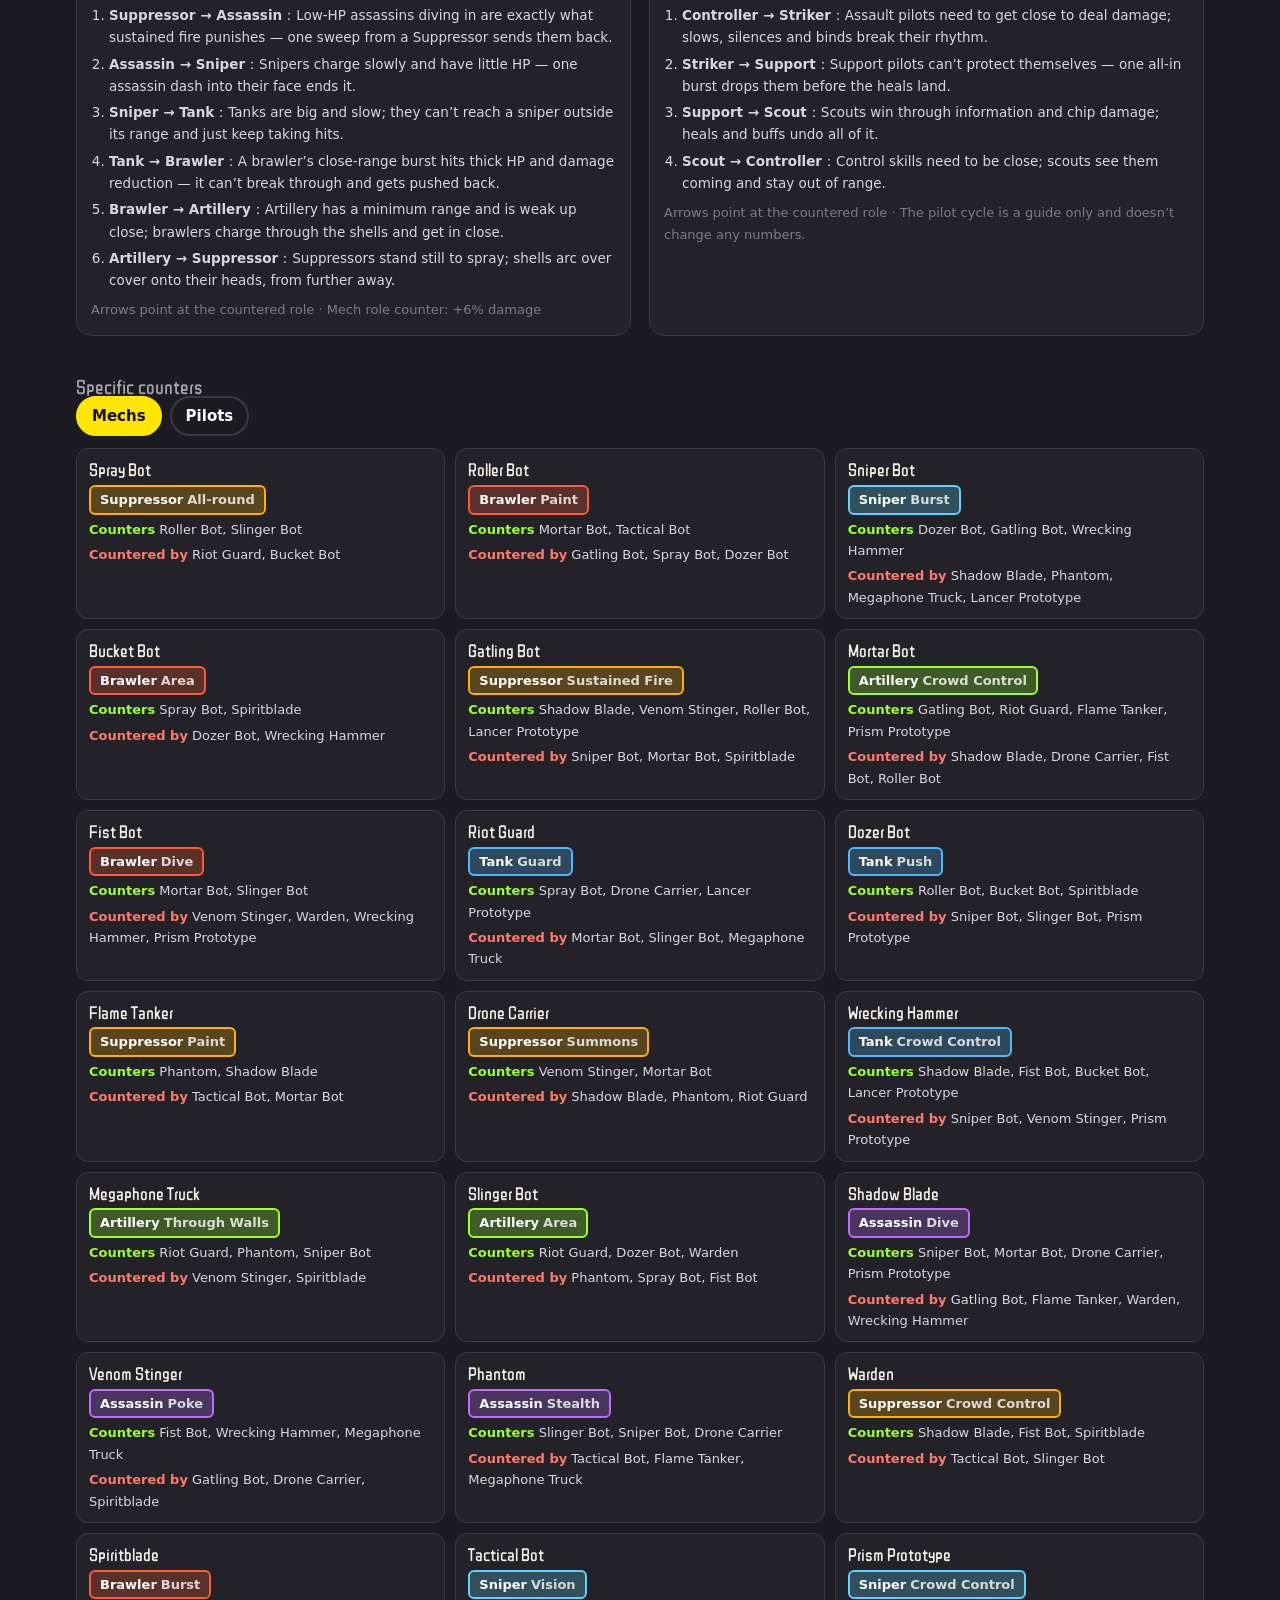
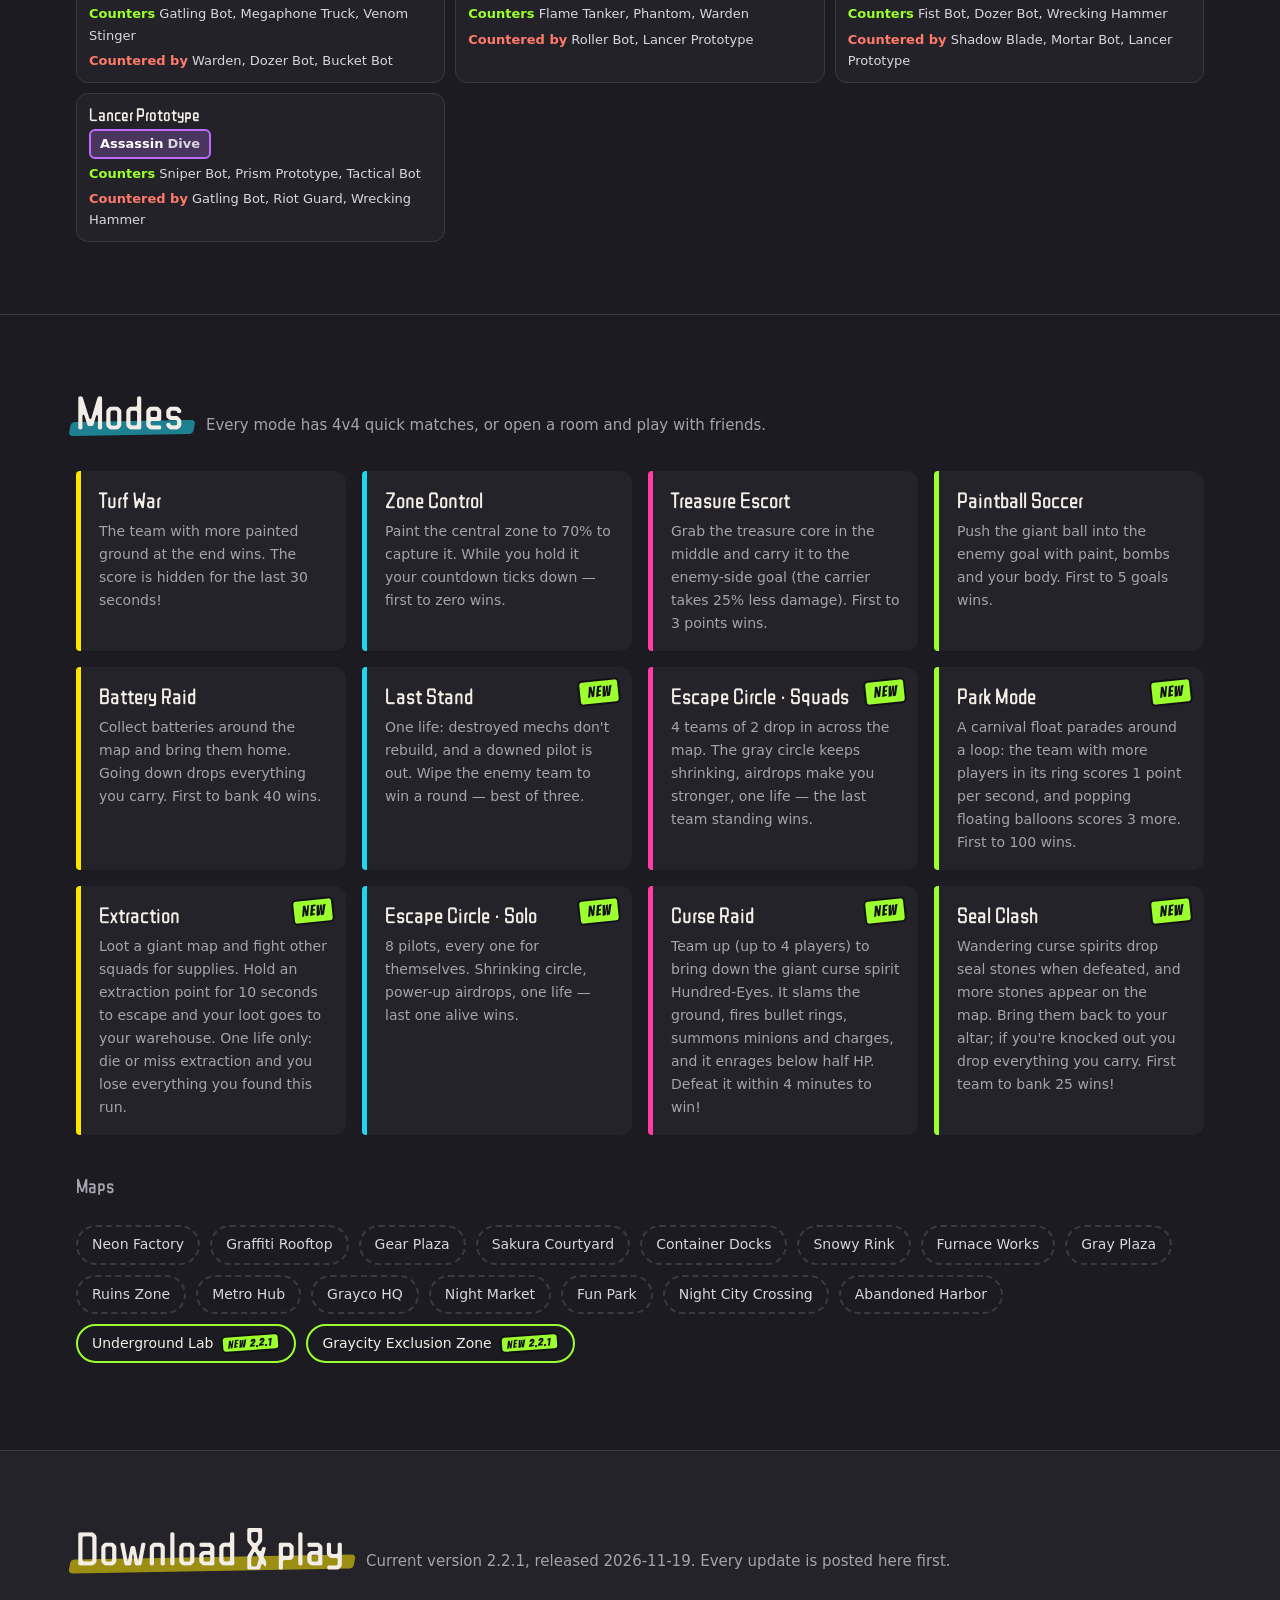
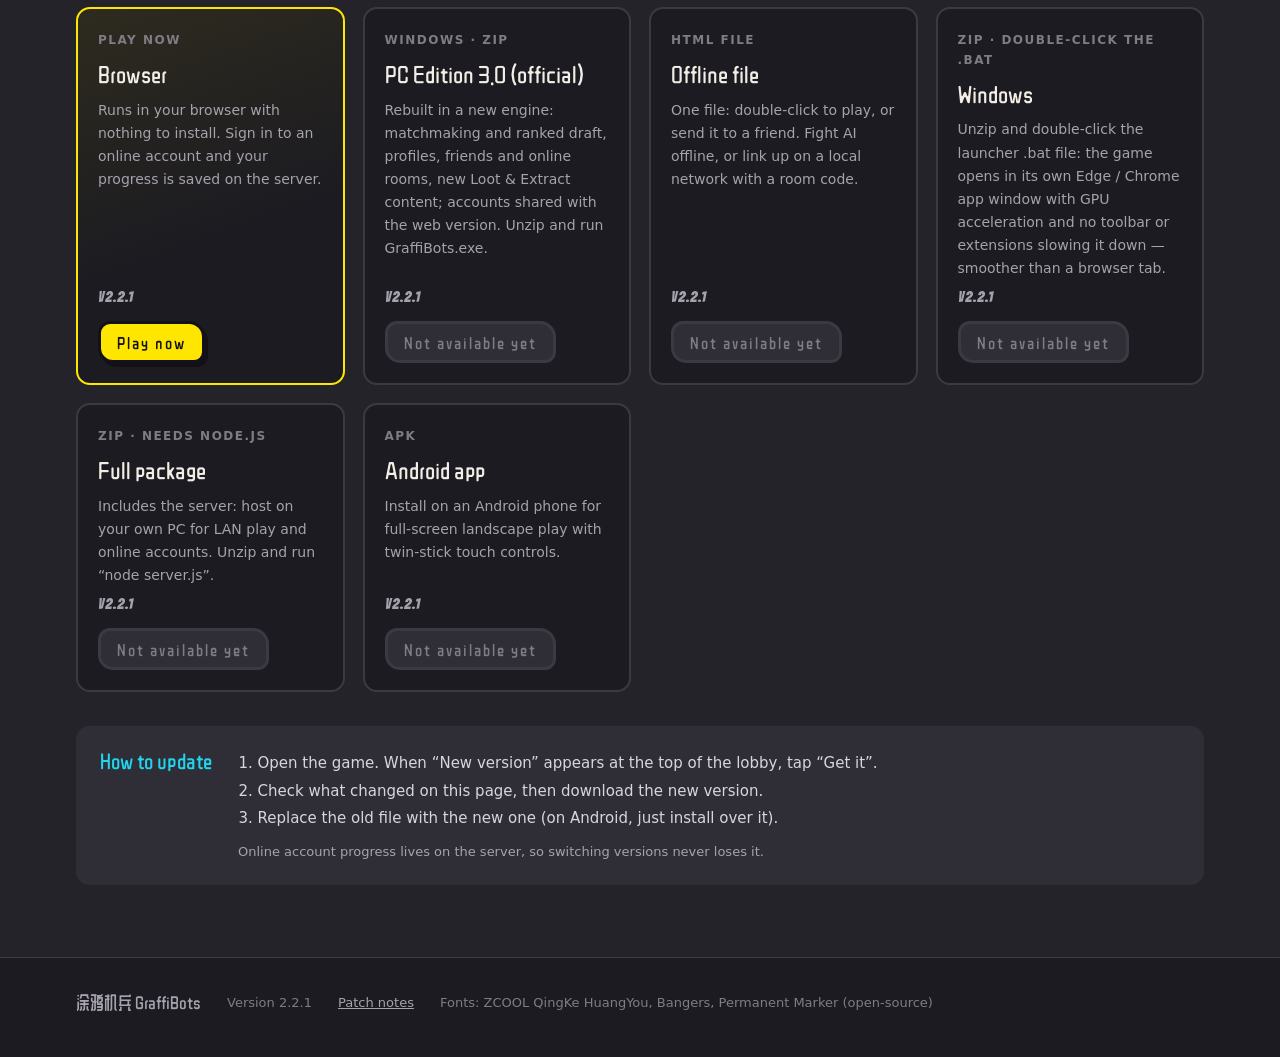
==== commit 18235b4b: "官网：发布电脑版 3.0 正式版公告 首页顶部横幅、首页海报和下载按钮换成电脑版 3.0；新增电脑版专区（截图、更新内容、下载）； 更新日志页置顶 3.0 公告；官网构建时从 Release 下载电脑" ====
--- a/site/index.html
+++ b/site/index.html
@@ -15,7 +15,7 @@
 <meta property="og:site_name" content="涂鸦机兵 GraffiBots">
 <meta property="og:title" content="涂鸦机兵 GraffiBots｜4v4 涂料机甲对战游戏">
 <meta property="og:description" content="涂鸦机兵 GraffiBots 官方网站：4 对 4 的涂料机甲乱斗，开着机兵把灰色的城市涂回彩色。免费在浏览器里玩，或下载离线版、安卓版，查看每次更新的内容。">
-<meta property="og:image" content="https://lizard0727.github.io/GraffiBots/img/v14-summer.jpg">
+<meta property="og:image" content="https://lizard0727.github.io/GraffiBots/img/pc30-draft.jpg">
 <meta property="og:image:width" content="1280">
 <meta property="og:image:height" content="720">
 <meta property="og:locale" content="zh_CN">
@@ -23,9 +23,9 @@
 <meta name="twitter:card" content="summary_large_image">
 <meta name="twitter:title" content="涂鸦机兵 GraffiBots">
 <meta name="twitter:description" content="GraffiBots official site: a 4v4 paint-mech brawler where you spray a gray city back into color. Play free in your browser or download the offline and Android versions.">
-<meta name="twitter:image" content="https://lizard0727.github.io/GraffiBots/img/v14-summer.jpg">
+<meta name="twitter:image" content="https://lizard0727.github.io/GraffiBots/img/pc30-draft.jpg">
 <meta property="og:url" content="https://lizard0727.github.io/GraffiBots/">
-<script type="application/ld+json">{"@context":"https://schema.org","@type":"VideoGame","name":"涂鸦机兵 GraffiBots","alternateName":"GraffiBots","description":"涂鸦机兵 GraffiBots 官方网站：4 对 4 的涂料机甲乱斗，开着机兵把灰色的城市涂回彩色。免费在浏览器里玩，或下载离线版、安卓版，查看每次更新的内容。","inLanguage":["zh-CN","en"],"genre":["Action","Shooter","Multiplayer"],"gamePlatform":["Web browser","Android"],"applicationCategory":"Game","operatingSystem":"Windows, macOS, Linux, Android","playMode":["MultiPlayer","SinglePlayer"],"numberOfPlayers":{"@type":"QuantitativeValue","minValue":1,"maxValue":8},"softwareVersion":"2.2.1","datePublished":"2026-11-13","dateModified":"2026-11-19","offers":{"@type":"Offer","price":"0","priceCurrency":"USD"},"image":"https://lizard0727.github.io/GraffiBots/img/v14-summer.jpg","url":"https://lizard0727.github.io/GraffiBots/"}</script>
+<script type="application/ld+json">{"@context":"https://schema.org","@type":"VideoGame","name":"涂鸦机兵 GraffiBots","alternateName":"GraffiBots","description":"涂鸦机兵 GraffiBots 官方网站：4 对 4 的涂料机甲乱斗，开着机兵把灰色的城市涂回彩色。免费在浏览器里玩，或下载离线版、安卓版，查看每次更新的内容。","inLanguage":["zh-CN","en"],"genre":["Action","Shooter","Multiplayer"],"gamePlatform":["Web browser","Android"],"applicationCategory":"Game","operatingSystem":"Windows, macOS, Linux, Android","playMode":["MultiPlayer","SinglePlayer"],"numberOfPlayers":{"@type":"QuantitativeValue","minValue":1,"maxValue":8},"softwareVersion":"2.2.1","datePublished":"2026-11-13","dateModified":"2026-11-19","offers":{"@type":"Offer","price":"0","priceCurrency":"USD"},"image":"https://lizard0727.github.io/GraffiBots/img/pc30-draft.jpg","url":"https://lizard0727.github.io/GraffiBots/"}</script>
 <!-- seo:end -->
 <style>
 @font-face { font-family: 'GBHead'; src: url('fonts/huangyou.woff2') format('woff2'); font-display: swap; }
@@ -142,6 +142,16 @@
 .shot figcaption span { font-size: 12px; color: #5c5560; }
 @media (max-width: 820px) { .shots { grid-template-columns: minmax(0, 1fr); gap: 30px; } .shot:nth-child(2) { transform: rotate(1deg); } }
 
+.pc-banner { display: block; text-align: center; padding: 10px 16px; background: var(--np); color: #fff; font: 18px/1.3 var(--f-head); border-bottom: 3px solid var(--ink); text-decoration: none; }
+.pc-banner b { color: var(--ny); }
+.pc-banner:hover { filter: brightness(1.08); }
+.band.pc30 { background: linear-gradient(160deg, #2a1650, #120a26 70%); }
+.pc-cta { display: flex; flex-wrap: wrap; gap: 16px; align-items: center; margin: -10px 0 30px; }
+.pc-cta .size { opacity: .75; }
+.pc-shots { grid-template-columns: repeat(4, minmax(0, 1fr)); }
+@media (max-width: 980px) { .pc-shots { grid-template-columns: repeat(2, minmax(0, 1fr)); } }
+@media (max-width: 560px) { .pc-shots { grid-template-columns: minmax(0, 1fr); } }
+.note.pcnote { border-color: var(--np); }
 .hl { display: grid; grid-template-columns: repeat(auto-fill, minmax(300px, 1fr)); grid-auto-flow: dense; gap: 18px; }
 .hl section { background: var(--wall-2); border: 2px solid var(--seam); border-radius: 12px; padding: 18px 20px; min-width: 0; }
 .hl section.big { grid-row: span 2; }
@@ -334,6 +344,7 @@
 </header>
 
 <main id="home">
+  <a class="pc-banner" href="#pc" id="pcBanner"></a>
   <section class="hero">
     <canvas id="wall" aria-hidden="true"></canvas>
     <div class="wrap">
@@ -348,6 +359,15 @@
         <ul class="facts" id="facts"></ul>
       </div>
       <a class="poster" href="#updates" id="poster"></a>
+    </div>
+  </section>
+
+  <section class="band pc30" id="pc">
+    <div class="wrap">
+      <header class="sec-h" style="--hl: var(--np)"><span class="sticker" id="pcTag"></span><h2 id="pcTitle"></h2><p id="pcIntro"></p></header>
+      <div class="pc-cta" id="pcCta"></div>
+      <div class="shots pc-shots" id="pcShots"></div>
+      <div class="hl" id="pcSecs"></div>
     </div>
   </section>
 
@@ -447,6 +467,7 @@
       dl: {
         web: ['网页版', '直接玩', '打开浏览器就能玩，不用安装。登录在线账号，进度保存在服务器上。'],
         offline: ['离线单文件', 'HTML 文件', '一个文件，双击就能玩，也可以发给朋友。不联网时和 AI 对战，局域网里可以用房间码联机。'],
+        pc: ['电脑版 3.0（正式版）', 'Windows · ZIP', '全新引擎重做的电脑版：匹配和排位选人、个人资料、好友和线上房间、搜刮撤离新内容，账号和网页版通用。解压后双击 GraffiBots.exe。'],
         win: ['Windows 版', 'ZIP · 双击 bat 启动', '解压后双击「涂鸦机兵.bat」：用 Edge / Chrome 的独立应用窗口打开游戏，显卡加速、没有地址栏和插件拖慢，比直接打开网页更流畅。'],
         full: ['完整包', 'ZIP · 需要 Node.js', '带服务器：在自己电脑上开服，局域网联机、在线账号都在里面。解压后运行「node server.js」。'],
         apk: ['安卓 App', 'APK', '安装到安卓手机上，全屏横屏玩，触屏双摇杆操作。'],
@@ -474,6 +495,7 @@
       dl: {
         web: ['Browser', 'Play now', 'Runs in your browser with nothing to install. Sign in to an online account and your progress is saved on the server.'],
         offline: ['Offline file', 'HTML file', 'One file: double-click to play, or send it to a friend. Fight AI offline, or link up on a local network with a room code.'],
+        pc: ['PC Edition 3.0 (official)', 'Windows · ZIP', 'Rebuilt in a new engine: matchmaking and ranked draft, profiles, friends and online rooms, new Loot & Extract content; accounts shared with the web version. Unzip and run GraffiBots.exe.'],
         win: ['Windows', 'ZIP · double-click the .bat', 'Unzip and double-click the launcher .bat file: the game opens in its own Edge / Chrome app window with GPU acceleration and no toolbar or extensions slowing it down — smoother than a browser tab.'],
         full: ['Full package', 'ZIP · needs Node.js', 'Includes the server: host on your own PC for LAN play and online accounts. Unzip and run “node server.js”.'],
         apk: ['Android app', 'APK', 'Install on an Android phone for full-screen landscape play with twin-stick touch controls.'],
@@ -515,6 +537,26 @@
     $('facts').innerHTML = [c.pilots, c.mechs, c.maps, c.modes].map((n, i) => `<li><b>${n}</b>${t('facts')[i]}</li>`).join('');
     $('poster').innerHTML = `<span class="tag">${esc(t('poster_tag'))}</span><span class="v">${esc(D.version)}</span><h2>${esc(titleOf(D.notes[0]))}</h2><time datetime="${D.date}">${esc(t('updated')(D.date))}</time><span class="go">${esc(t('poster_go'))}</span>`;
     $('poster').href = '#' + vid(D.version);
+    if (D.pc) {   // 3.0：海报和下载按钮换成电脑版正式版
+      const en2 = lang === 'en';
+      $('poster').innerHTML = `<span class="tag">${esc(en2 ? 'Official release' : '电脑版正式版')}</span><span class="v">PC ${esc(D.pc.ver)}</span><h2>${esc(en2 ? 'Rebuilt for PC' : '全新电脑版')}</h2><time datetime="${D.pc.date}">${esc(t('updated')(D.pc.date))}</time><span class="go">${esc(en2 ? 'See what’s new →' : '看看有什么新东西 →')}</span>`;
+      $('poster').href = '#pc';
+      $('dlBtn').textContent = en2 ? `Download PC ${D.pc.ver}` : `下载电脑版 ${D.pc.ver}`; $('dlBtn').href = '#pc';
+    }
+    // 3.0 电脑版正式版（置顶）
+    const PCN = D.pc, en = lang === 'en';
+    if (PCN) {
+      const pd = D.downloads.find((d) => d.id === 'pc');
+      $('pcBanner').innerHTML = en ? `<b>NEW</b> GraffiBots PC ${esc(PCN.ver)} is out — official release! Download now →` : `<b>重磅</b> 涂鸦机兵 电脑版 ${esc(PCN.ver)} 正式版上线！立即下载 →`;
+      $('pcTag').textContent = en ? `PC ${PCN.ver}` : `电脑版 ${PCN.ver}`;
+      $('pcTitle').textContent = en ? PCN.title_en : PCN.title;
+      $('pcIntro').textContent = (en ? PCN.intro_en : PCN.intro) + '  ' + PCN.date;
+      const dlBtn = pd && pd.have ? `<a class="btn btn-play" href="${esc(pd.file)}" download="${esc(pd.name)}">${esc(en ? 'Download PC ' + PCN.ver + ' (Windows)' : '下载电脑版 ' + PCN.ver + '（Windows）')}</a><span class="size">${mb(pd.size)}</span>`
+        : `<a class="btn btn-play" href="${esc(PCN.release)}" target="_blank" rel="noopener">${esc(en ? 'Download PC ' + PCN.ver + ' (Windows)' : '下载电脑版 ' + PCN.ver + '（Windows）')}</a>`;
+      $('pcCta').innerHTML = dlBtn + `<a class="btn btn-ghost btn-sm" href="${esc(PCN.release)}" target="_blank" rel="noopener">${esc(en ? 'Release page' : '发布页面')}</a><a class="btn btn-ghost btn-sm" href="#pc30">${esc(en ? 'Full announcement' : '完整公告')}</a>`;
+      $('pcShots').innerHTML = PCN.shots.map((x) => `<figure class="shot"><img src="${esc(x.img)}" alt="${esc(L(x, 'cap'))}" loading="lazy" width="1280" height="720"><figcaption><b>${esc(L(x, 'cap'))}</b></figcaption></figure>`).join('');
+      $('pcSecs').innerHTML = PCN.sections.map((sec) => `<section><h3>${esc(en ? sec.h_en : sec.h)}</h3><ul>${(en ? sec.items_en : sec.items).map((x) => `<li>${esc(x)}</li>`).join('')}</ul></section>`).join('');
+    }
     // 最新更新
     const N = D.notes[0], secs = notesOf(N);
     $('latestTitle').textContent = (lang === 'en' ? N.en_title : N.title);
@@ -550,8 +592,10 @@
     $('dl').innerHTML = html;
     $('howSteps').innerHTML = t('how').map((s) => `<li>${esc(s)}</li>`).join('');
     // 更新日志
-    $('updIndex').innerHTML = D.notes.map((n) => `<a href="#${vid(n.v)}" data-v="${vid(n.v)}"><span class="vn">${esc(n.v)}</span><span class="tt">${esc(titleOf(n))}</span><time datetime="${n.date}">${n.date}</time></a>`).join('');
-    $('notes').innerHTML = D.notes.map((n, i) => `<article class="note" id="${vid(n.v)}"><div class="note-head"><span class="vnum">${esc(n.v)}</span><div><h2>${esc(titleOf(n))}</h2><time datetime="${n.date}">${n.date}</time></div>${i === 0 ? `<span class="sticker">${esc(t('latest'))}</span>` : ''}</div><div class="note-body">${notesOf(n).map(([h, items]) => `<section><h3>${esc(h)}</h3><ul>${items.map((x) => `<li>${fmt(x)}</li>`).join('')}</ul></section>`).join('')}</div></article>`).join('');
+    const pcNote = D.pc ? `<article class="note pcnote" id="pc30"><div class="note-head"><span class="vnum">PC ${esc(D.pc.ver)}</span><div><h2>${esc(lang === 'en' ? D.pc.title_en : D.pc.title)}</h2><time datetime="${D.pc.date}">${D.pc.date}</time></div><span class="sticker">${esc(t('latest'))}</span></div><div class="note-body"><p>${esc(lang === 'en' ? D.pc.intro_en : D.pc.intro)}</p>${D.pc.sections.map((sec) => `<section><h3>${esc(lang === 'en' ? sec.h_en : sec.h)}</h3><ul>${(lang === 'en' ? sec.items_en : sec.items).map((x) => `<li>${esc(x)}</li>`).join('')}</ul></section>`).join('')}</div></article>` : '';
+    const pcIdx = D.pc ? `<a href="#pc30" data-v="pc30"><span class="vn">PC ${esc(D.pc.ver)}</span><span class="tt">${esc(lang === 'en' ? 'PC official release' : '电脑版正式版')}</span><time datetime="${D.pc.date}">${D.pc.date}</time></a>` : '';
+    $('updIndex').innerHTML = pcIdx + D.notes.map((n) => `<a href="#${vid(n.v)}" data-v="${vid(n.v)}"><span class="vn">${esc(n.v)}</span><span class="tt">${esc(titleOf(n))}</span><time datetime="${n.date}">${n.date}</time></a>`).join('');
+    $('notes').innerHTML = pcNote + D.notes.map((n, i) => `<article class="note" id="${vid(n.v)}"><div class="note-head"><span class="vnum">${esc(n.v)}</span><div><h2>${esc(titleOf(n))}</h2><time datetime="${n.date}">${n.date}</time></div>${i === 0 ? `<span class="sticker">${esc(t('latest'))}</span>` : ''}</div><div class="note-body">${notesOf(n).map(([h, items]) => `<section><h3>${esc(h)}</h3><ul>${items.map((x) => `<li>${fmt(x)}</li>`).join('')}</ul></section>`).join('')}</div></article>`).join('');
     $('footVer').textContent = t('foot_ver')(D.version);
     document.title = lang === 'en' ? 'GraffiBots | 4v4 Paint-Mech Brawler' : '涂鸦机兵 GraffiBots｜4v4 涂料机甲对战游戏';
     route(false);
@@ -640,7 +684,7 @@
   // ---------- 路由：#home / #updates / #v1-2 / #download ... ----------
   function route(scroll = true) {
     const h = location.hash.slice(1);
-    const upd = h === 'updates' || /^v\d/.test(h);
+    const upd = h === 'updates' || h === 'pc30' || /^v\d/.test(h);
     $('home').hidden = upd; $('updates').hidden = !upd;
     for (const a of document.querySelectorAll('.nav a[data-route]')) { if ((a.dataset.route === 'updates') === upd) a.setAttribute('aria-current', 'page'); else a.removeAttribute('aria-current'); }
     for (const a of document.querySelectorAll('.upd-index a')) a.classList.toggle('on', a.dataset.v === h || (h === 'updates' && a === document.querySelector('.upd-index a')));
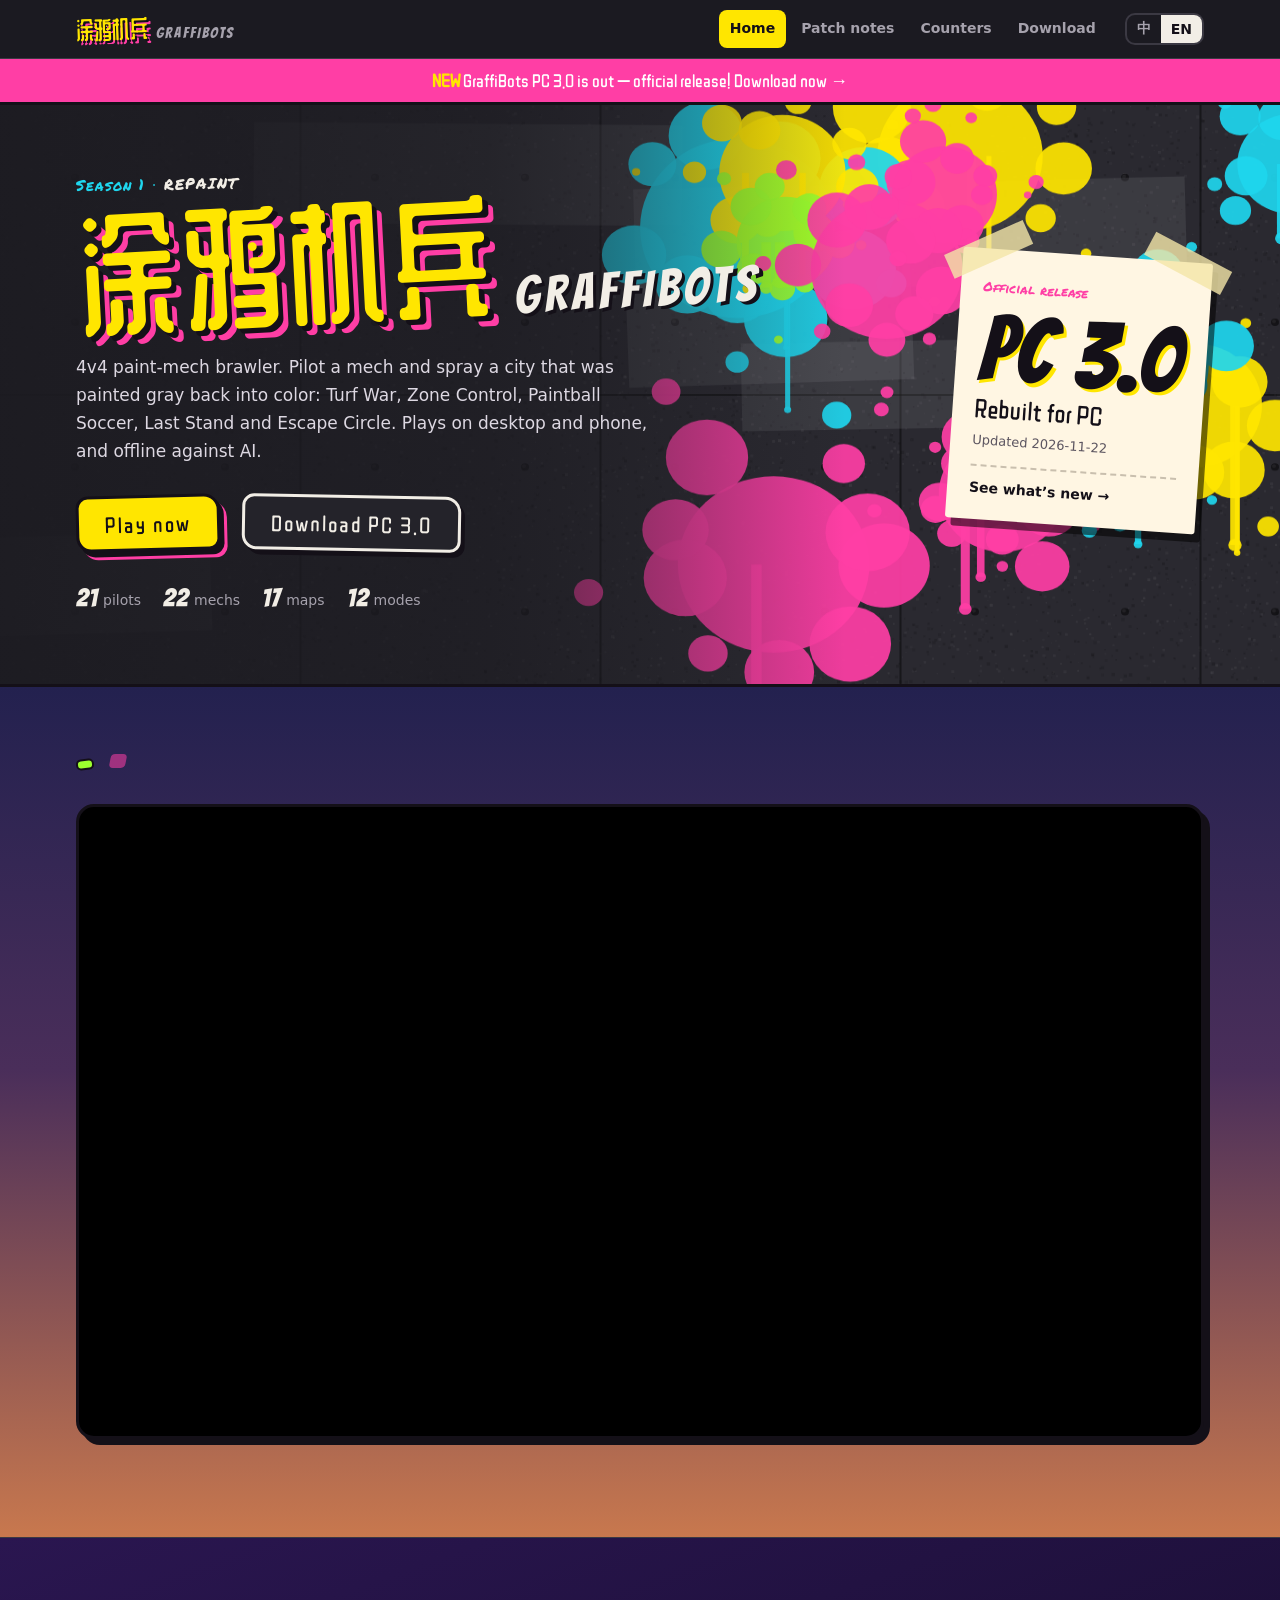
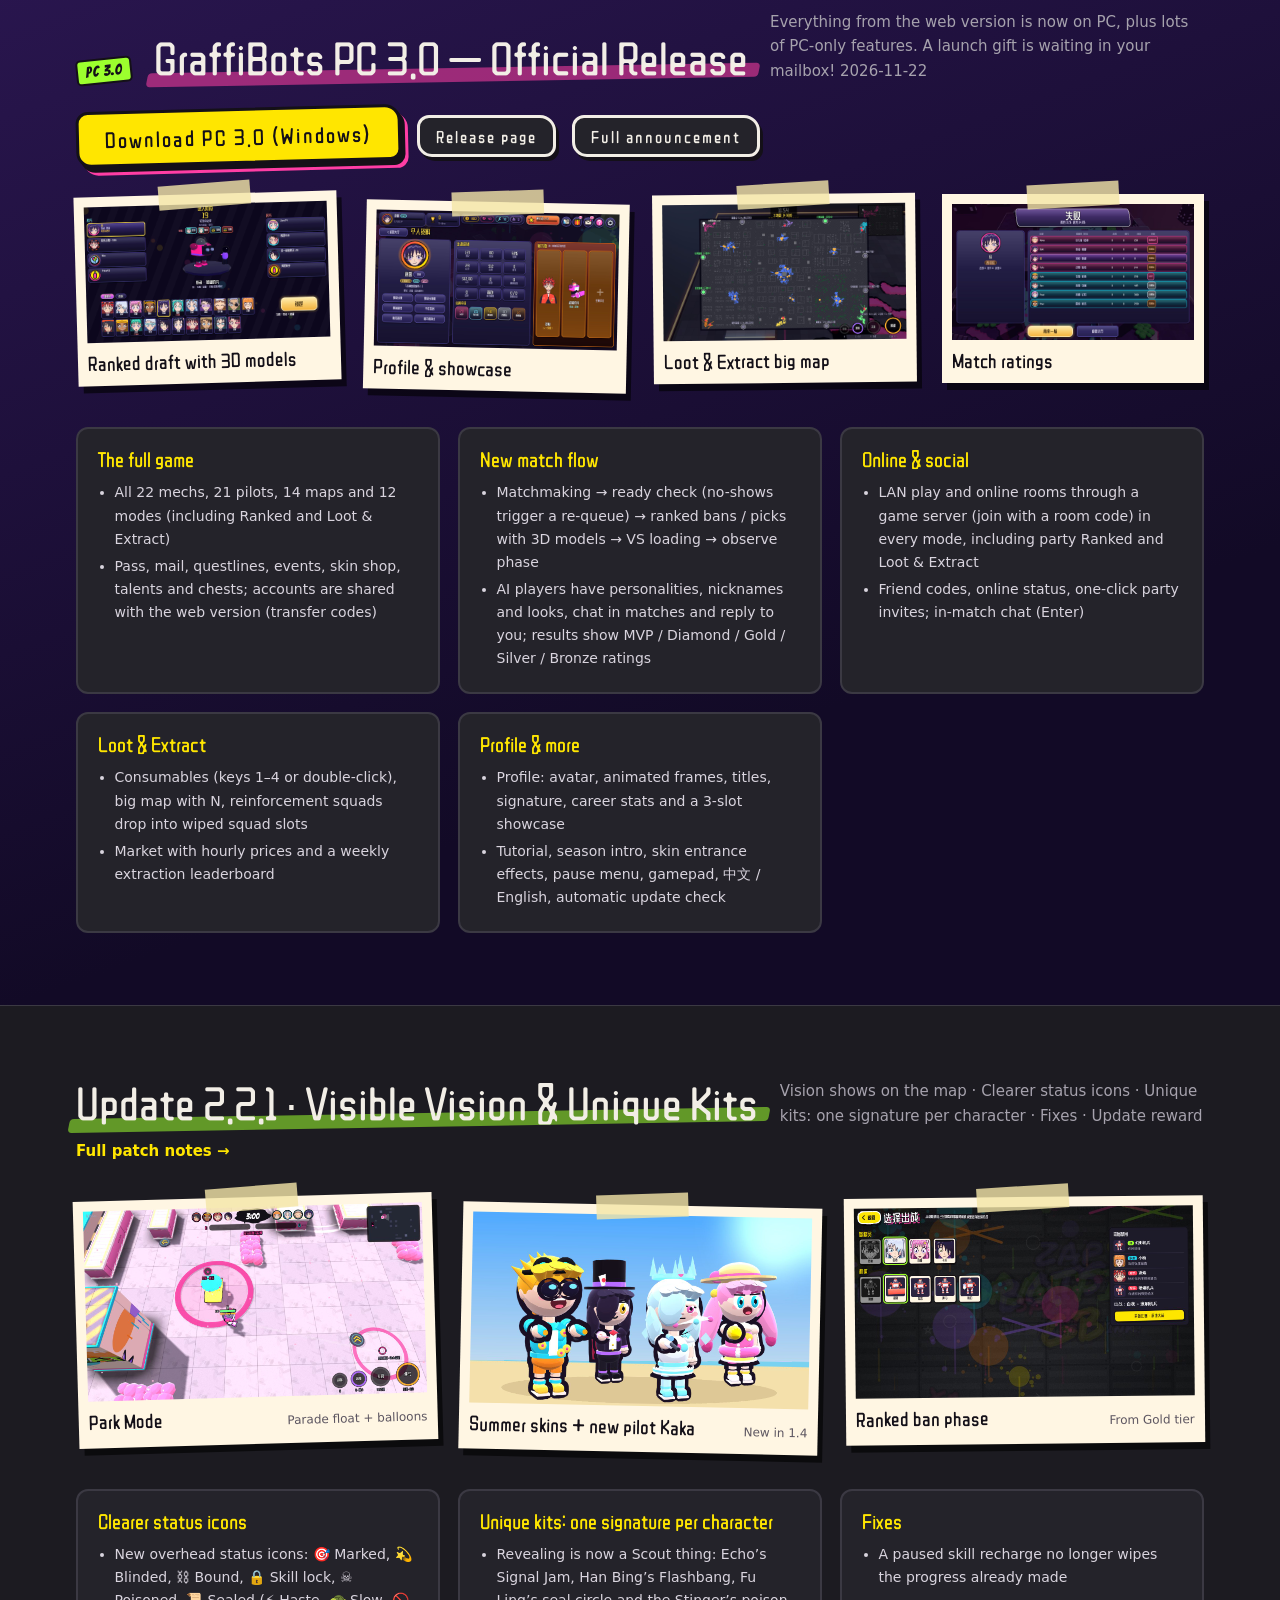
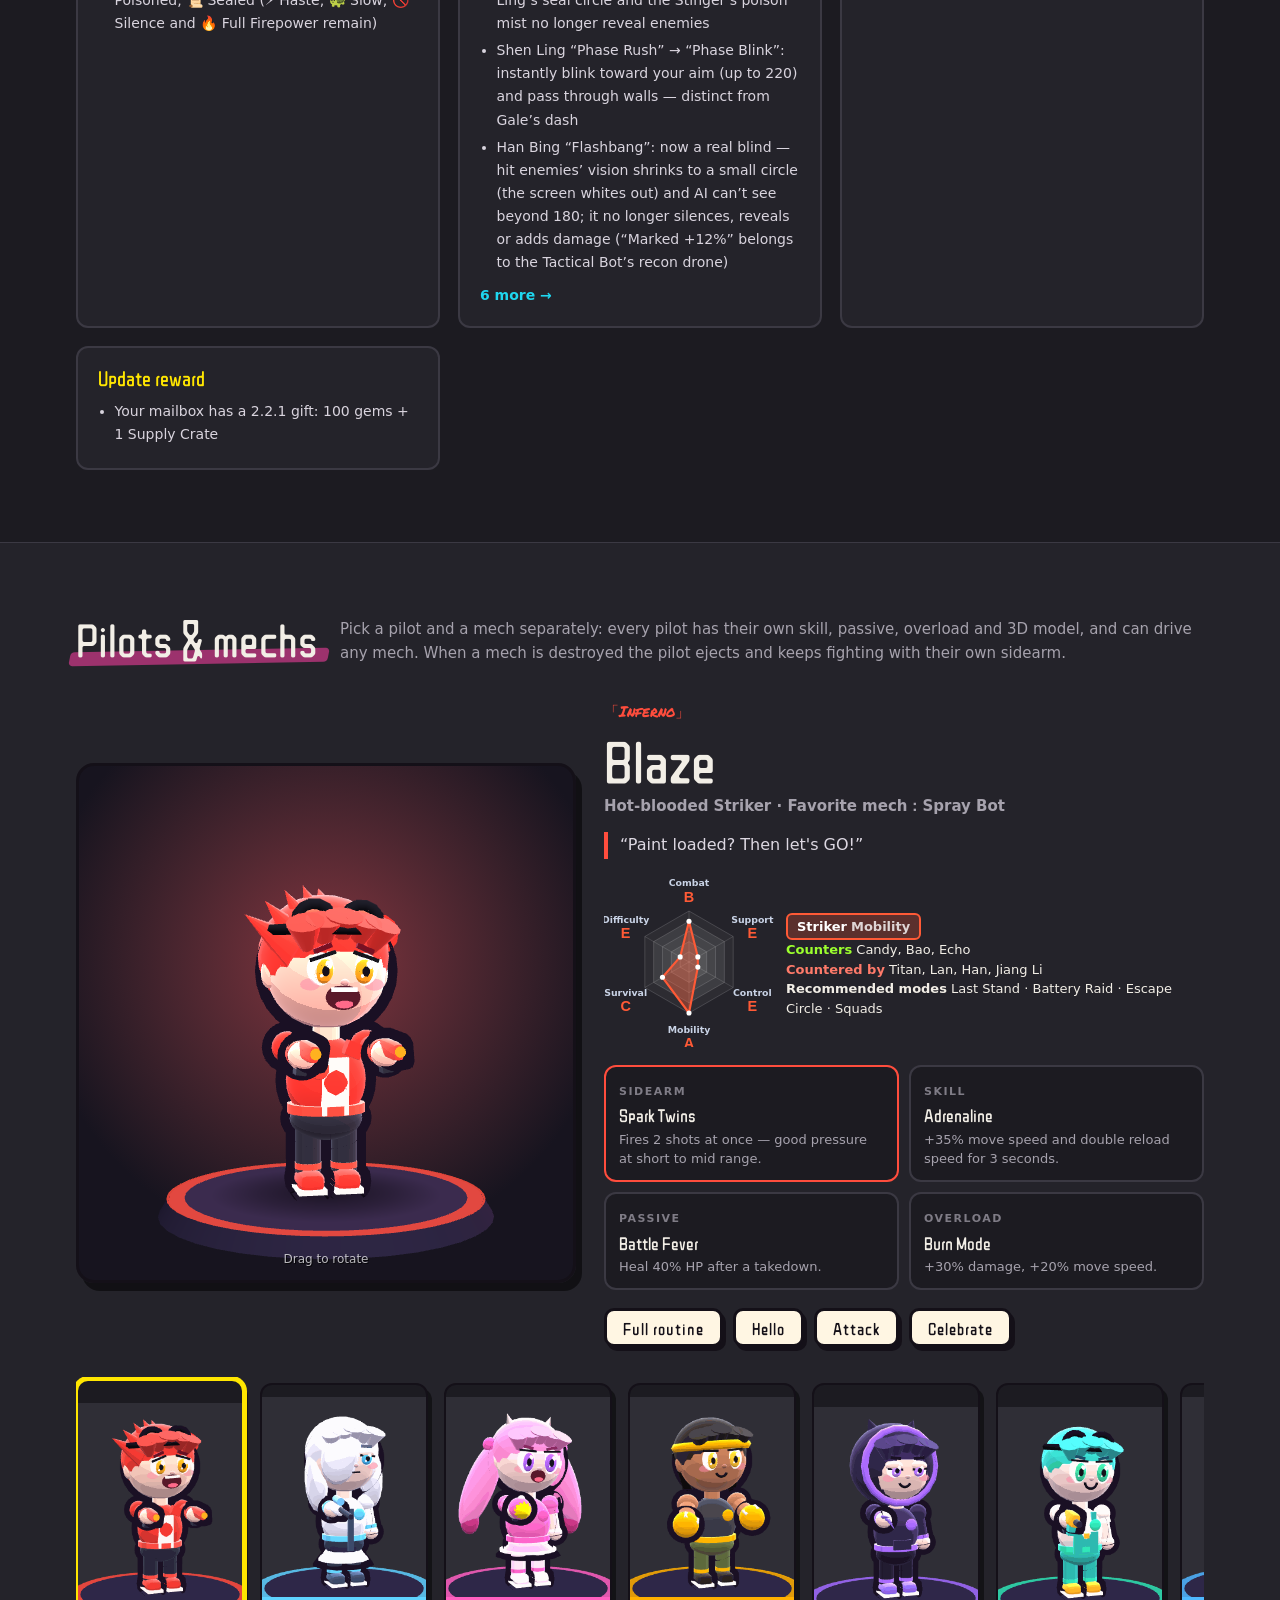
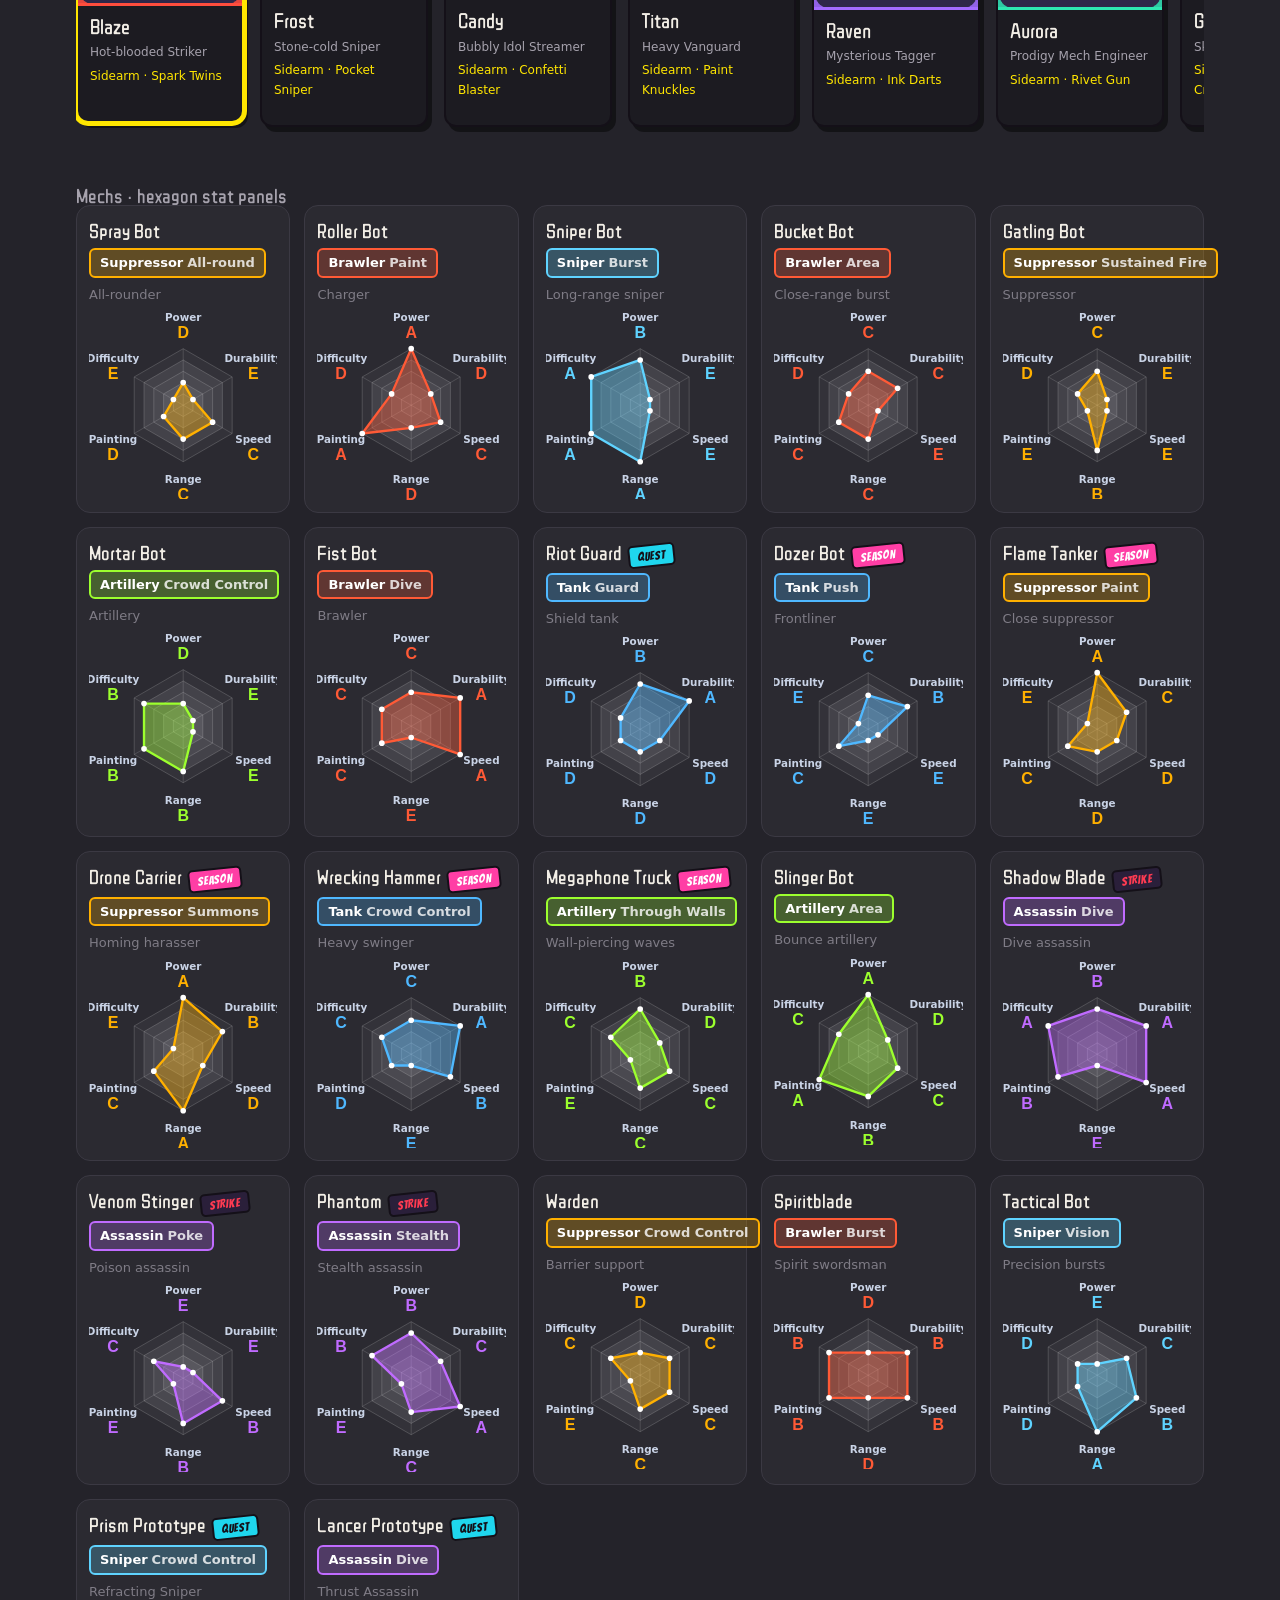
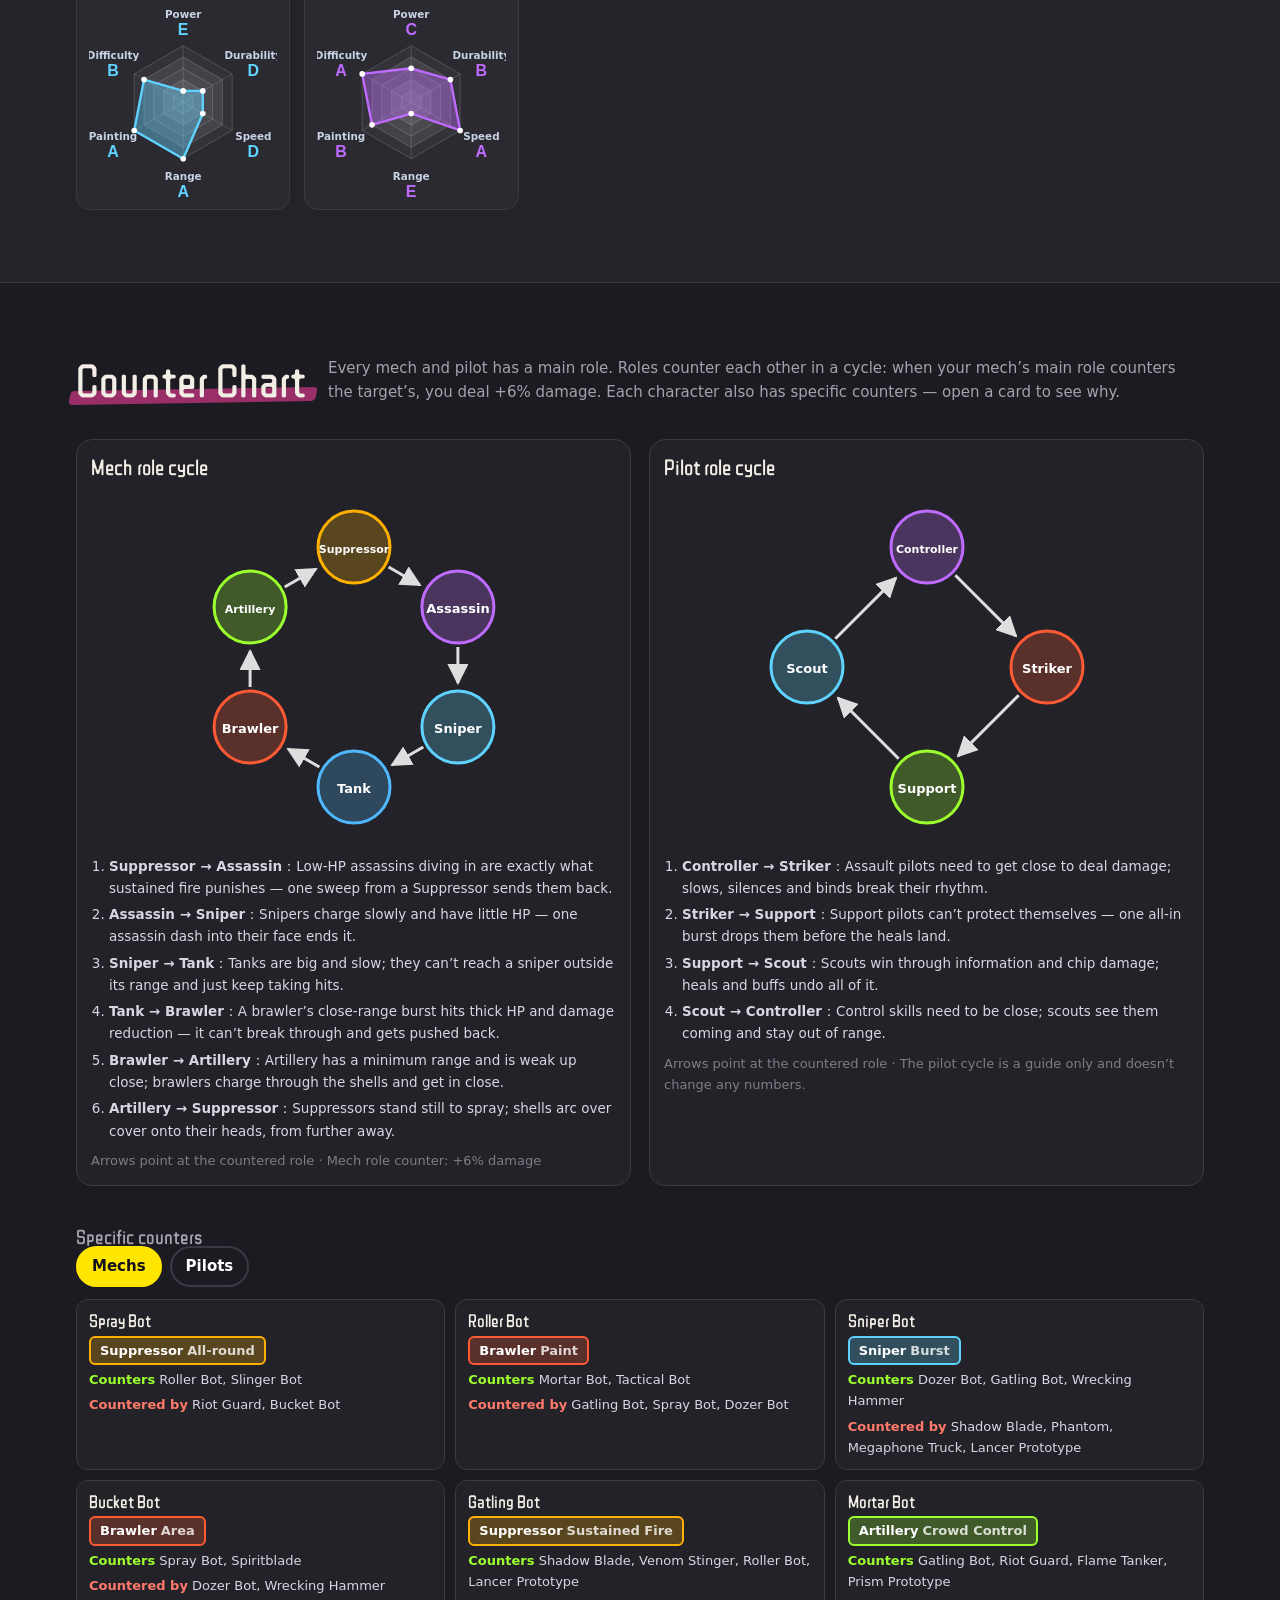
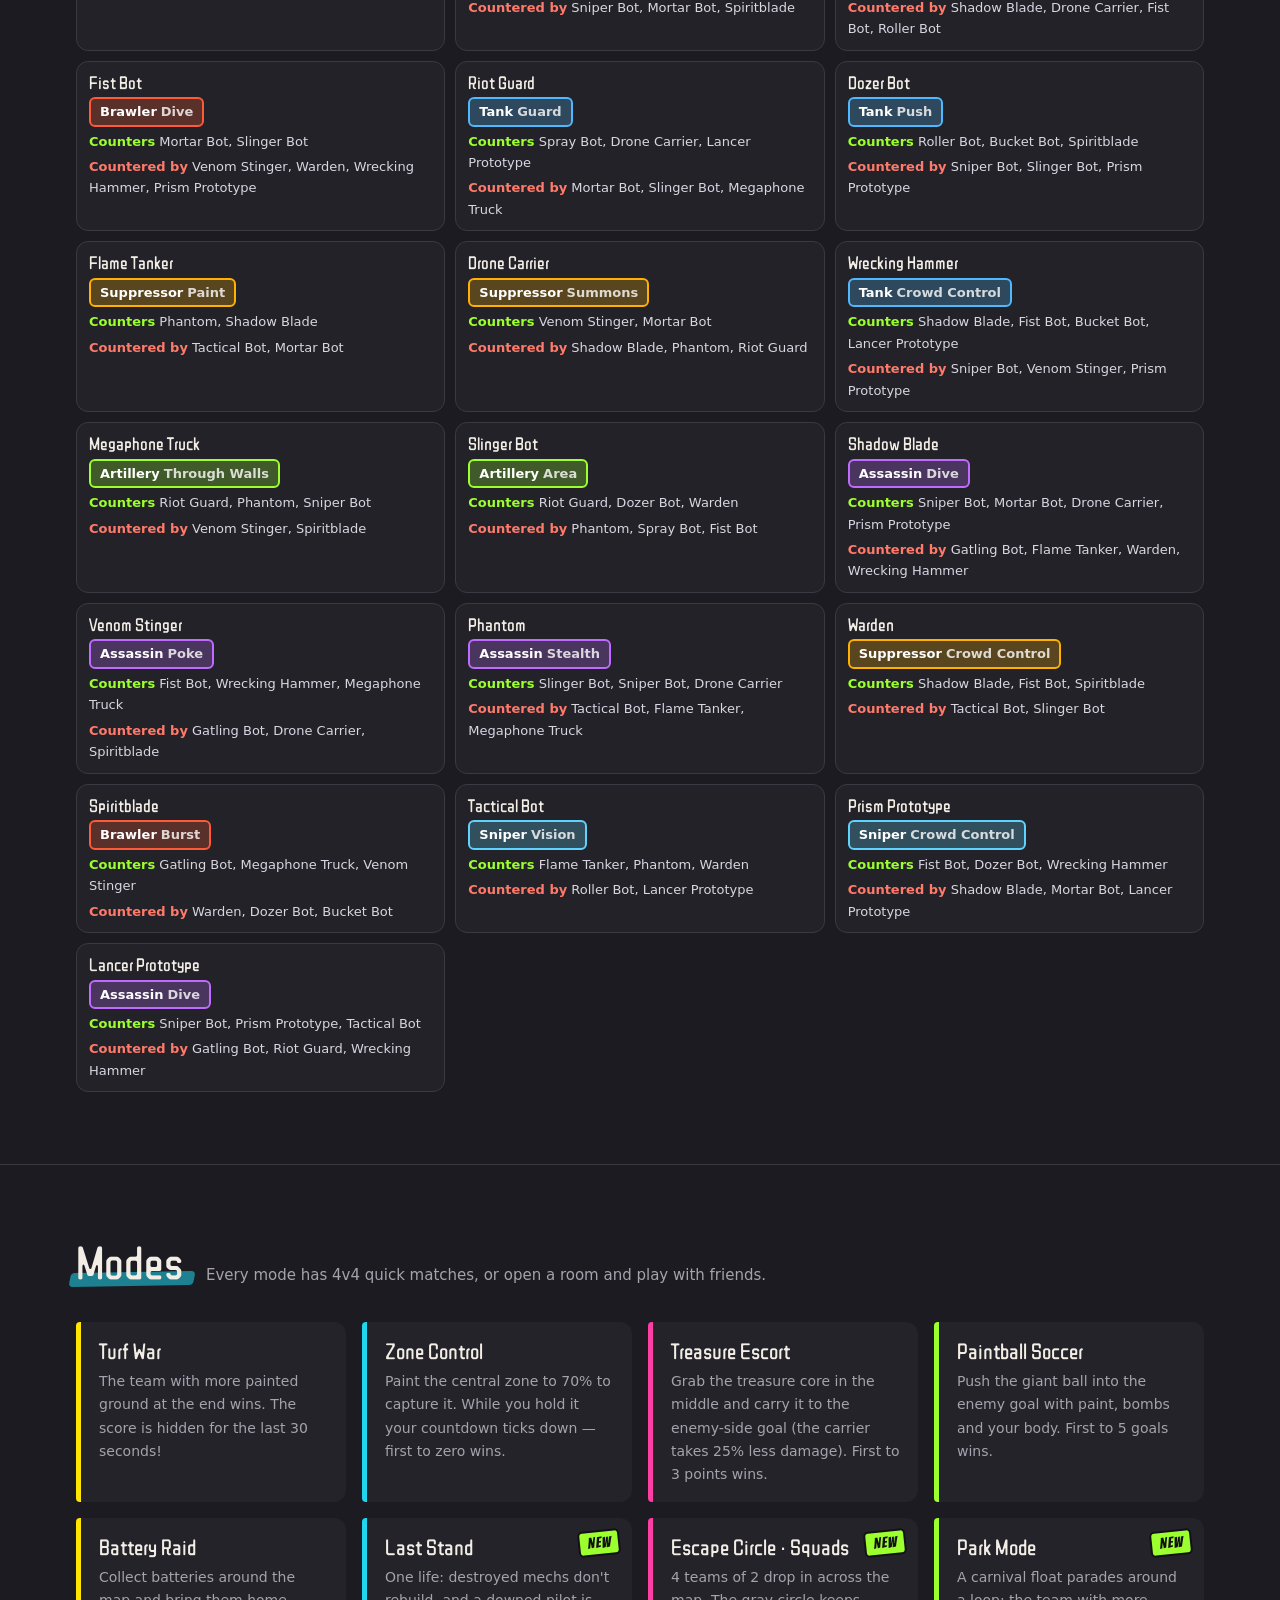
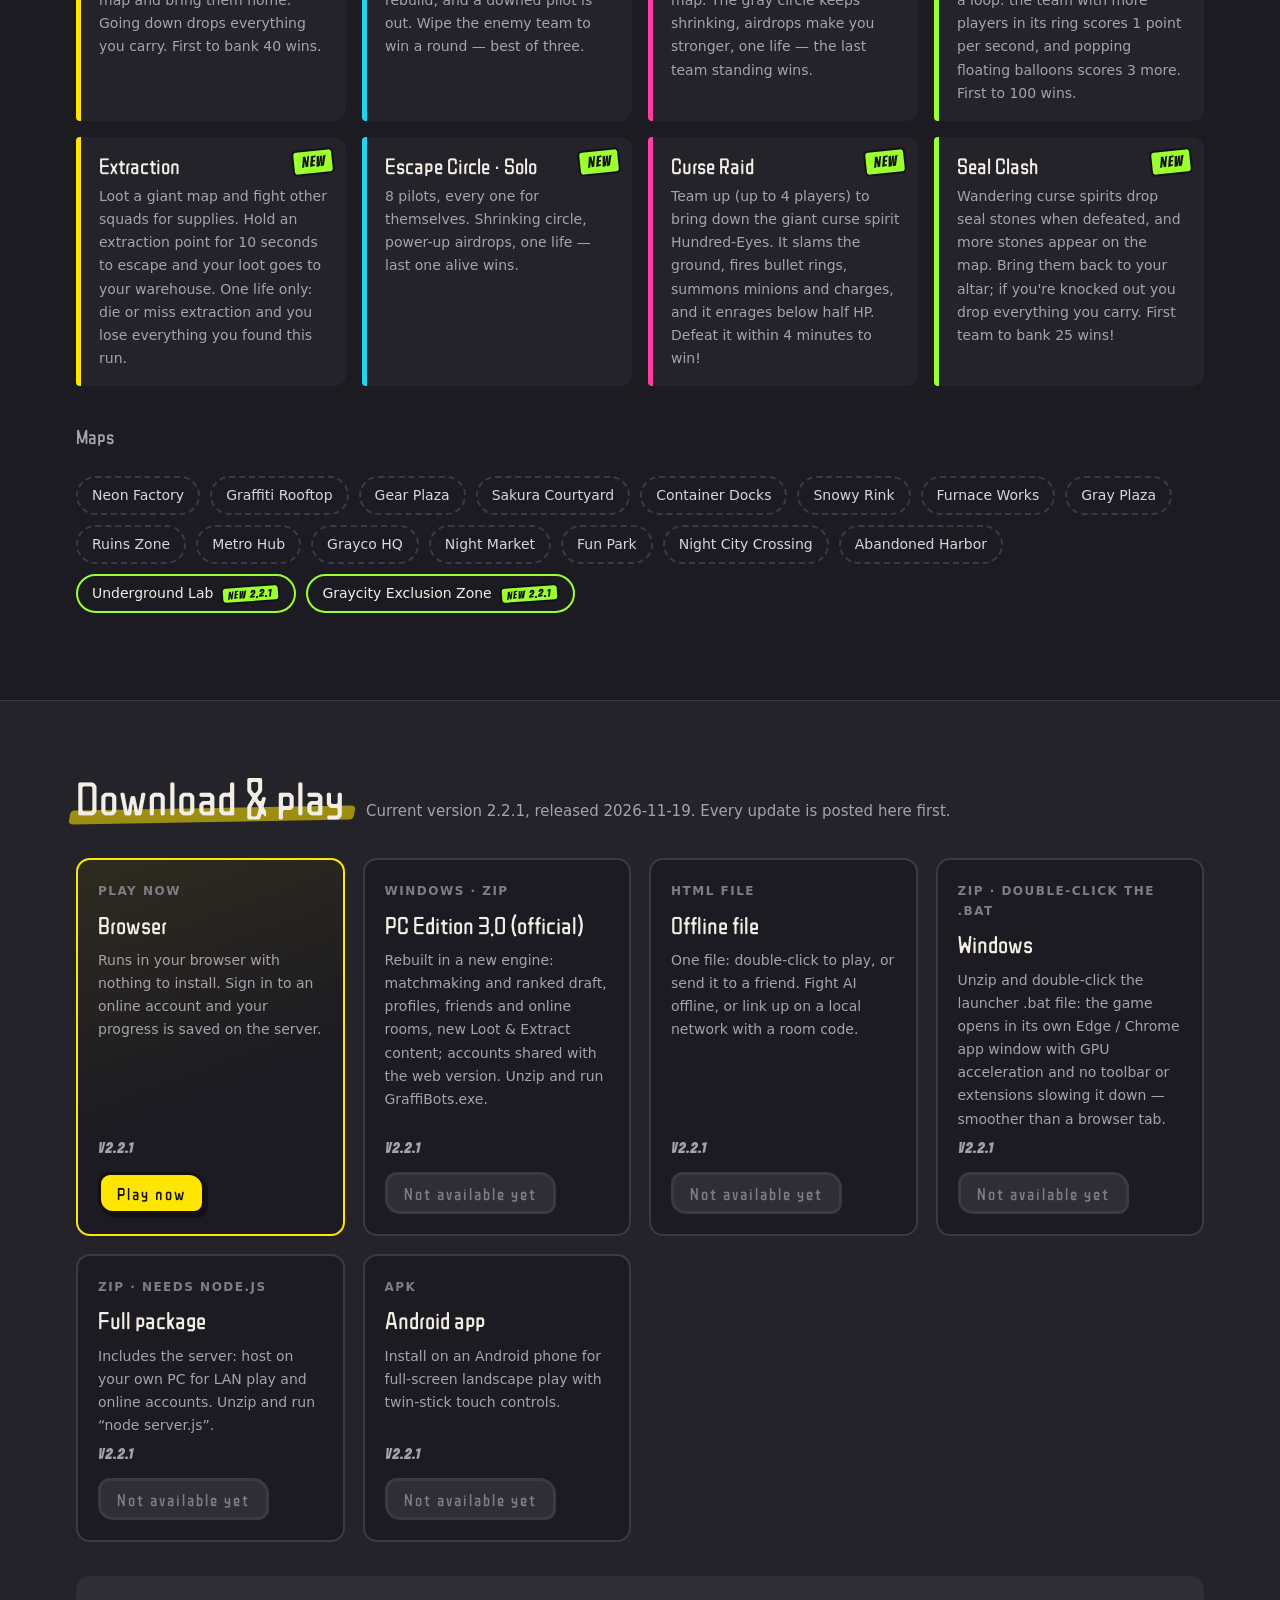
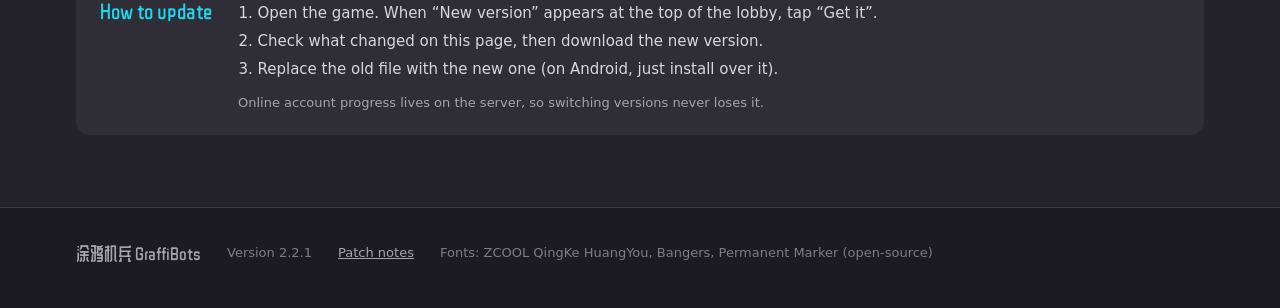
==== commit d19f8857: "电脑版 3.1：「黎明之后」联动 + 14 张地图重新设计 + 光污染收住 - 联动：熹微 / 尾声 / 宵三位干员，晨轮 / 共鸣 / 守夜三台机甲（dawn.gd），终结技「绝响」终章动画，   " ====
--- a/site/index.html
+++ b/site/index.html
@@ -146,6 +146,20 @@
 .pc-banner b { color: var(--ny); }
 .pc-banner:hover { filter: brightness(1.08); }
 .band.pc30 { background: linear-gradient(160deg, #2a1650, #120a26 70%); }
+/* 3.1「黎明之后」联动专区 */
+.band.dawn { background: linear-gradient(180deg, #23214f 0%, #4a2e5a 45%, #c8784e 100%); color: #fff; }
+.dawn-video { position: relative; border: 3px solid var(--ink); border-radius: 18px; overflow: hidden; box-shadow: 6px 6px 0 var(--ink); background: #000; aspect-ratio: 16 / 9; margin: 18px 0 26px; }
+.dawn-video video { width: 100%; height: 100%; display: block; object-fit: cover; }
+.dawn-ops { display: grid; grid-template-columns: repeat(3, minmax(0, 1fr)); gap: 18px; }
+@media (max-width: 900px) { .dawn-ops { grid-template-columns: minmax(0, 1fr); } }
+.dawn-op { background: rgba(10, 8, 26, .55); border: 3px solid var(--ink); border-radius: 18px; padding: 14px; box-shadow: 5px 5px 0 var(--ink); display: grid; grid-template-columns: 120px minmax(0, 1fr); gap: 12px; align-items: start; }
+.dawn-op img { width: 120px; height: 156px; object-fit: cover; object-position: top; border-radius: 12px; background: rgba(255,255,255,.08); }
+.dawn-op h3 { margin: 0; font: 30px/1.1 var(--f-head); }
+.dawn-op .t { font-size: 13px; opacity: .85; margin: 2px 0 6px; }
+.dawn-op .q { font-style: italic; font-size: 14px; margin: 0 0 8px; color: #ffe7a8; }
+.dawn-op dl { margin: 0; font-size: 13px; line-height: 1.45; }
+.dawn-op dt { font-weight: 800; color: #ffe7a8; margin-top: 6px; }
+.dawn-op dd { margin: 0; opacity: .92; }
 .pc-cta { display: flex; flex-wrap: wrap; gap: 16px; align-items: center; margin: -10px 0 30px; }
 .pc-cta .size { opacity: .75; }
 .pc-shots { grid-template-columns: repeat(4, minmax(0, 1fr)); }
@@ -362,6 +376,14 @@
     </div>
   </section>
 
+  <section class="band dawn" id="dawn">
+    <div class="wrap">
+      <header class="sec-h"><span class="sticker" id="dawnTag"></span><h2 id="dawnTitle"></h2><p id="dawnIntro"></p></header>
+      <div class="dawn-video" id="dawnVideo"></div>
+      <div class="dawn-ops" id="dawnOps"></div>
+    </div>
+  </section>
+
   <section class="band pc30" id="pc">
     <div class="wrap">
       <header class="sec-h" style="--hl: var(--np)"><span class="sticker" id="pcTag"></span><h2 id="pcTitle"></h2><p id="pcIntro"></p></header>
@@ -539,8 +561,8 @@
     $('poster').href = '#' + vid(D.version);
     if (D.pc) {   // 3.0：海报和下载按钮换成电脑版正式版
       const en2 = lang === 'en';
-      $('poster').innerHTML = `<span class="tag">${esc(en2 ? 'Official release' : '电脑版正式版')}</span><span class="v">PC ${esc(D.pc.ver)}</span><h2>${esc(en2 ? 'Rebuilt for PC' : '全新电脑版')}</h2><time datetime="${D.pc.date}">${esc(t('updated')(D.pc.date))}</time><span class="go">${esc(en2 ? 'See what’s new →' : '看看有什么新东西 →')}</span>`;
-      $('poster').href = '#pc';
+      $('poster').innerHTML = `<span class="tag">${esc(D.dawn ? (en2 ? 'New collab' : '全新联动') : (en2 ? 'Official release' : '电脑版正式版'))}</span><span class="v">PC ${esc(D.pc.ver)}</span><h2>${esc(D.dawn ? (en2 ? 'After Dawn collab' : '黎明之后 联动') : (en2 ? 'Rebuilt for PC' : '全新电脑版'))}</h2><time datetime="${D.pc.date}">${esc(t('updated')(D.pc.date))}</time><span class="go">${esc(en2 ? 'See what’s new →' : '看看有什么新东西 →')}</span>`;
+      $('poster').href = D.dawn ? '#dawn' : '#pc';
       $('dlBtn').textContent = en2 ? `Download PC ${D.pc.ver}` : `下载电脑版 ${D.pc.ver}`; $('dlBtn').href = '#pc';
     }
     // 3.0 电脑版正式版（置顶）
@@ -556,6 +578,17 @@
       $('pcCta').innerHTML = dlBtn + `<a class="btn btn-ghost btn-sm" href="${esc(PCN.release)}" target="_blank" rel="noopener">${esc(en ? 'Release page' : '发布页面')}</a><a class="btn btn-ghost btn-sm" href="#pc30">${esc(en ? 'Full announcement' : '完整公告')}</a>`;
       $('pcShots').innerHTML = PCN.shots.map((x) => `<figure class="shot"><img src="${esc(x.img)}" alt="${esc(L(x, 'cap'))}" loading="lazy" width="1280" height="720"><figcaption><b>${esc(L(x, 'cap'))}</b></figcaption></figure>`).join('');
       $('pcSecs').innerHTML = PCN.sections.map((sec) => `<section><h3>${esc(en ? sec.h_en : sec.h)}</h3><ul>${(en ? sec.items_en : sec.items).map((x) => `<li>${esc(x)}</li>`).join('')}</ul></section>`).join('');
+    }
+    // 3.1「黎明之后」联动专区
+    if (D.dawn) {
+      const W = D.dawn, en = lang === 'en';
+      $('pcBanner').innerHTML = en ? `<b>NEW</b> PC ${esc(D.pc.ver)} · After Dawn collab is live — watch the battle film →` : `<b>重磅</b> 电脑版 ${esc(D.pc.ver)}「黎明之后」联动上线！看 1 分钟战斗影片 →`;
+      $('pcBanner').href = '#dawn';
+      $('dawnTag').textContent = en ? 'Collab event' : '联动活动';
+      $('dawnTitle').textContent = en ? 'After Dawn' : '黎明之后';
+      $('dawnIntro').textContent = en ? 'Three new operators from Daybreak Station, three new mechs, a hand-drawn story and the battle film below. Live now in PC ' + D.pc.ver + '.' : '拂晓站的三位干员、三台全新机甲、专属手书剧情和下面这段 1 分钟战斗影片，电脑版 ' + D.pc.ver + ' 现已上线。';
+      $('dawnVideo').innerHTML = `<video src="${esc(W.video)}" poster="${esc(W.poster)}" controls preload="none" playsinline></video>`;
+      $('dawnOps').innerHTML = W.ops.map((o) => `<article class="dawn-op" style="border-color:${esc(o.accent)}"><img src="${esc(o.img)}" alt="${esc(en ? o.en : o.name)}" loading="lazy"><div><h3 style="color:${esc(o.accent)}">${esc(en ? o.en : o.name)}</h3><p class="t">${esc(en ? o.en_title : o.title)}</p><p class="q">“${esc(en ? o.en_line : o.line)}”</p><dl><dt>${esc((en ? 'Passive · ' : '被动 · ') + (en ? o.en_passive : o.passive))}</dt><dd>${esc(en ? (o.en_pdesc || o.pdesc) : o.pdesc)}</dd><dt>${esc((en ? 'Mech · ' : '专属机甲 · ') + (en ? o.en_mech : o.mech))}</dt><dd>${esc(en ? (o.en_mdesc || o.mdesc) : o.mdesc)}</dd><dt>${esc((en ? 'Skill / Overload · ' : '技能 / 超载 · ') + (en ? o.en_skill + ' / ' + o.en_ov : o.skill + ' / ' + o.ov))}</dt></dl></div></article>`).join('');
     }
     // 最新更新
     const N = D.notes[0], secs = notesOf(N);
@@ -592,10 +625,11 @@
     $('dl').innerHTML = html;
     $('howSteps').innerHTML = t('how').map((s) => `<li>${esc(s)}</li>`).join('');
     // 更新日志
+    const pcOldNotes = (D.pcOld || []).map((N) => `<article class="note pcnote" id="pcv${esc(String(N.ver).replace('.', ''))}"><div class="note-head"><span class="vnum">PC ${esc(N.ver)}</span><div><h2>${esc(lang === 'en' ? N.title_en : N.title)}</h2><time datetime="${N.date}">${N.date}</time></div></div><div class="note-body"><p>${esc(lang === 'en' ? N.intro_en : N.intro)}</p>${N.sections.map((sec) => `<section><h3>${esc(lang === 'en' ? sec.h_en : sec.h)}</h3><ul>${(lang === 'en' ? sec.items_en : sec.items).map((x) => `<li>${esc(x)}</li>`).join('')}</ul></section>`).join('')}</div></article>`).join('');
     const pcNote = D.pc ? `<article class="note pcnote" id="pc30"><div class="note-head"><span class="vnum">PC ${esc(D.pc.ver)}</span><div><h2>${esc(lang === 'en' ? D.pc.title_en : D.pc.title)}</h2><time datetime="${D.pc.date}">${D.pc.date}</time></div><span class="sticker">${esc(t('latest'))}</span></div><div class="note-body"><p>${esc(lang === 'en' ? D.pc.intro_en : D.pc.intro)}</p>${D.pc.sections.map((sec) => `<section><h3>${esc(lang === 'en' ? sec.h_en : sec.h)}</h3><ul>${(lang === 'en' ? sec.items_en : sec.items).map((x) => `<li>${esc(x)}</li>`).join('')}</ul></section>`).join('')}</div></article>` : '';
     const pcIdx = D.pc ? `<a href="#pc30" data-v="pc30"><span class="vn">PC ${esc(D.pc.ver)}</span><span class="tt">${esc(lang === 'en' ? 'PC official release' : '电脑版正式版')}</span><time datetime="${D.pc.date}">${D.pc.date}</time></a>` : '';
     $('updIndex').innerHTML = pcIdx + D.notes.map((n) => `<a href="#${vid(n.v)}" data-v="${vid(n.v)}"><span class="vn">${esc(n.v)}</span><span class="tt">${esc(titleOf(n))}</span><time datetime="${n.date}">${n.date}</time></a>`).join('');
-    $('notes').innerHTML = pcNote + D.notes.map((n, i) => `<article class="note" id="${vid(n.v)}"><div class="note-head"><span class="vnum">${esc(n.v)}</span><div><h2>${esc(titleOf(n))}</h2><time datetime="${n.date}">${n.date}</time></div>${i === 0 ? `<span class="sticker">${esc(t('latest'))}</span>` : ''}</div><div class="note-body">${notesOf(n).map(([h, items]) => `<section><h3>${esc(h)}</h3><ul>${items.map((x) => `<li>${fmt(x)}</li>`).join('')}</ul></section>`).join('')}</div></article>`).join('');
+    $('notes').innerHTML = pcNote + pcOldNotes + D.notes.map((n, i) => `<article class="note" id="${vid(n.v)}"><div class="note-head"><span class="vnum">${esc(n.v)}</span><div><h2>${esc(titleOf(n))}</h2><time datetime="${n.date}">${n.date}</time></div>${i === 0 ? `<span class="sticker">${esc(t('latest'))}</span>` : ''}</div><div class="note-body">${notesOf(n).map(([h, items]) => `<section><h3>${esc(h)}</h3><ul>${items.map((x) => `<li>${fmt(x)}</li>`).join('')}</ul></section>`).join('')}</div></article>`).join('');
     $('footVer').textContent = t('foot_ver')(D.version);
     document.title = lang === 'en' ? 'GraffiBots | 4v4 Paint-Mech Brawler' : '涂鸦机兵 GraffiBots｜4v4 涂料机甲对战游戏';
     route(false);
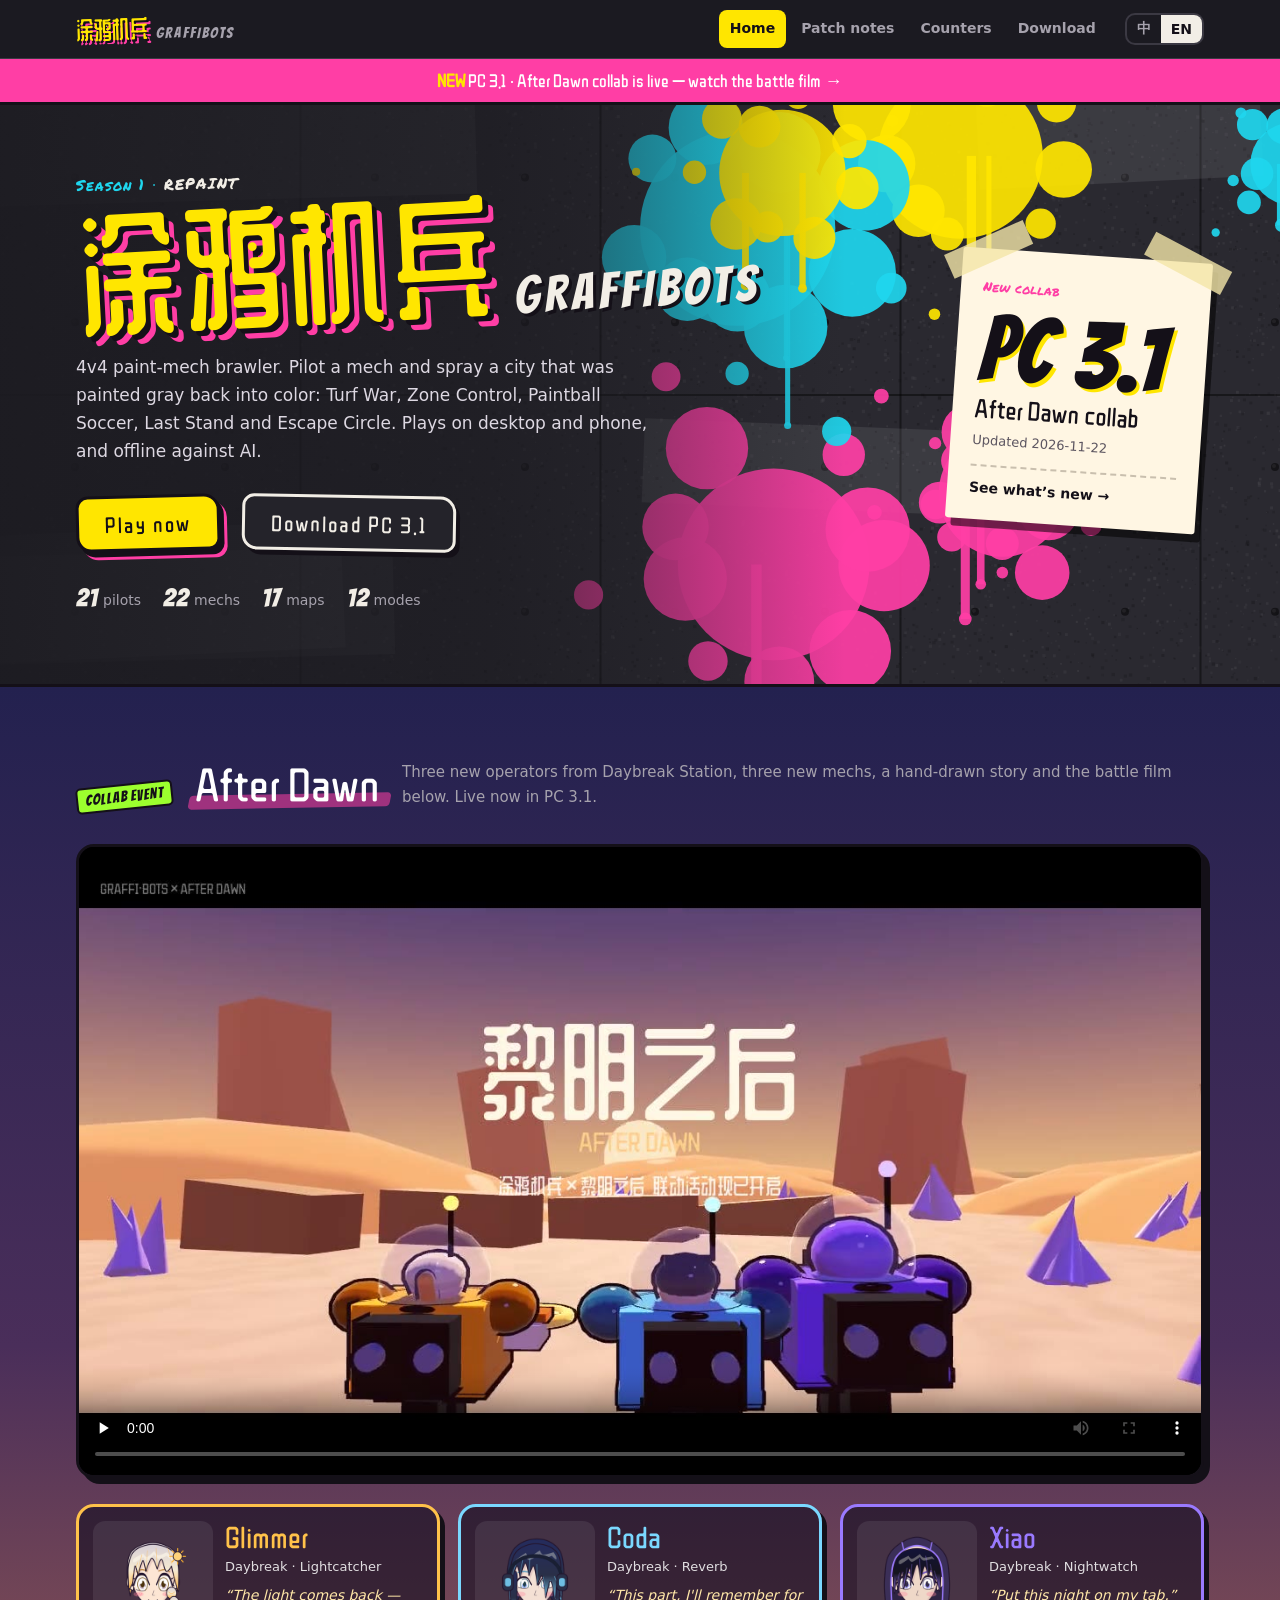
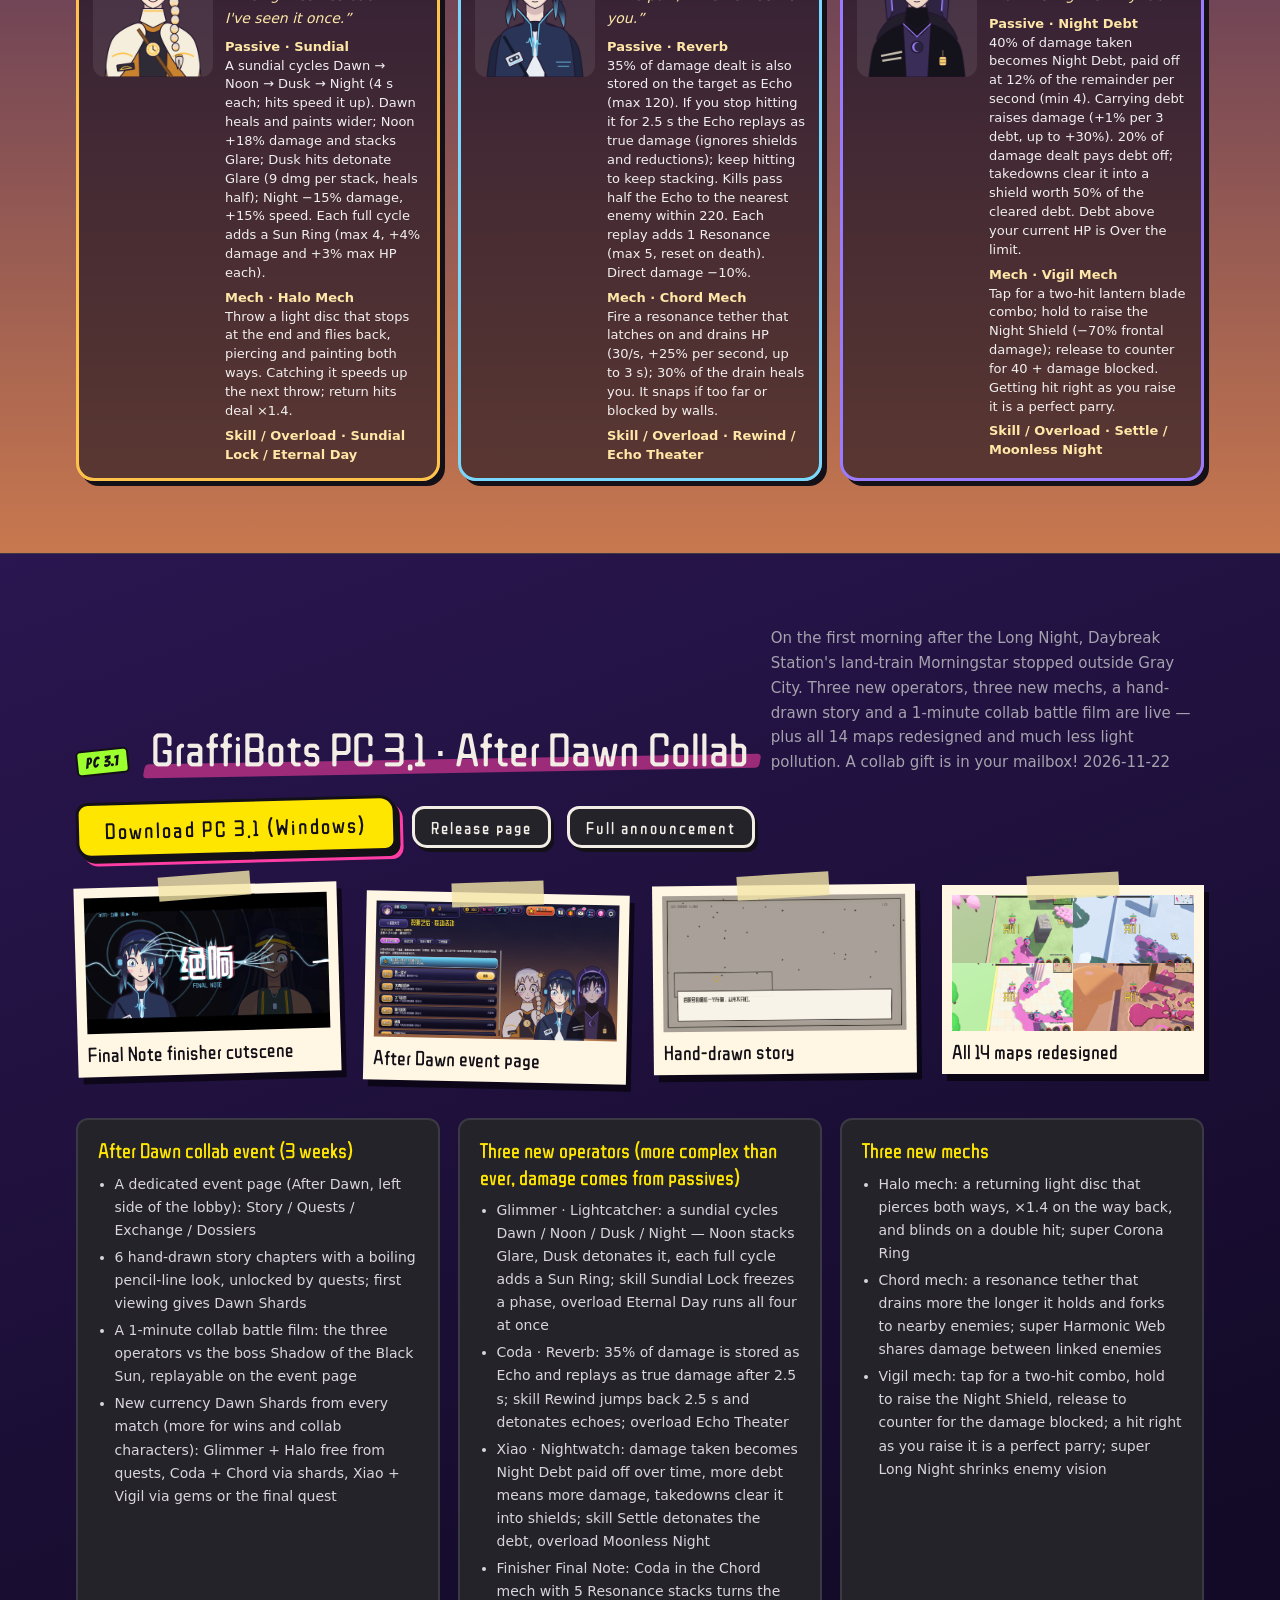
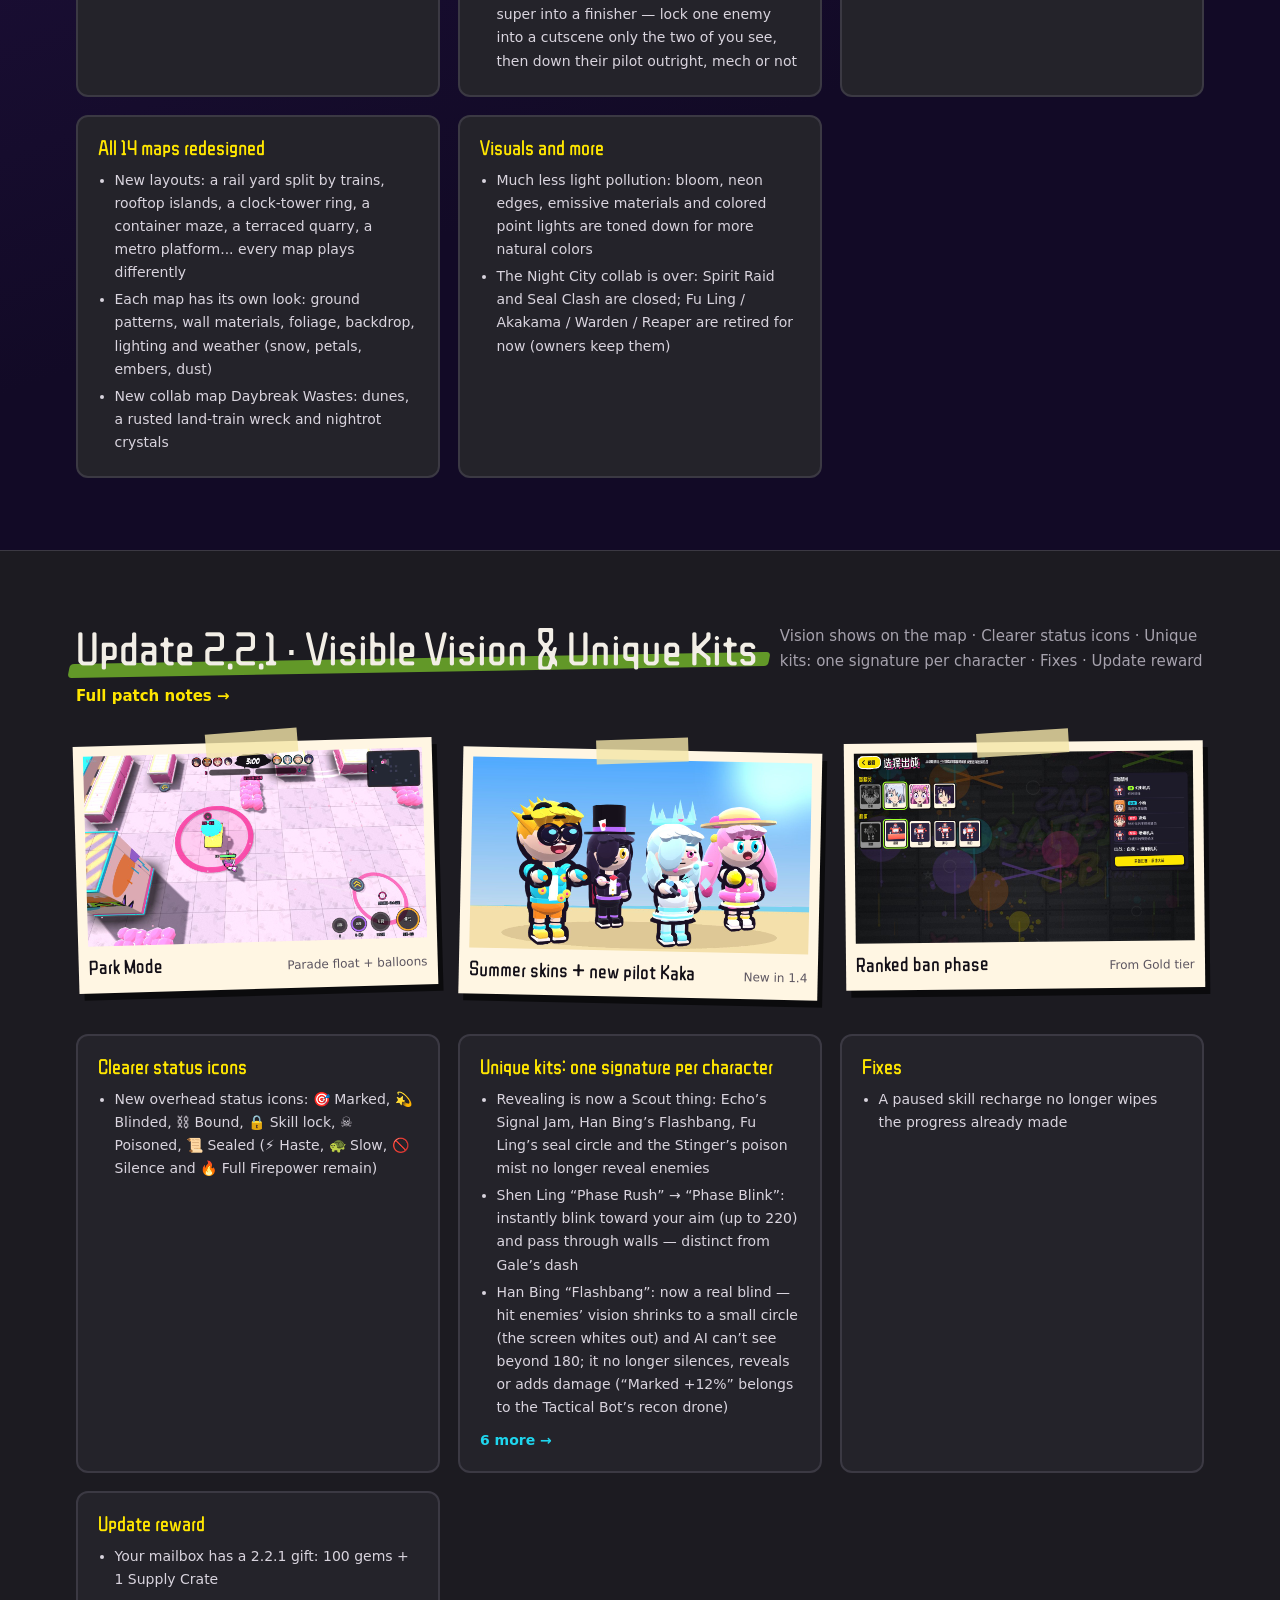
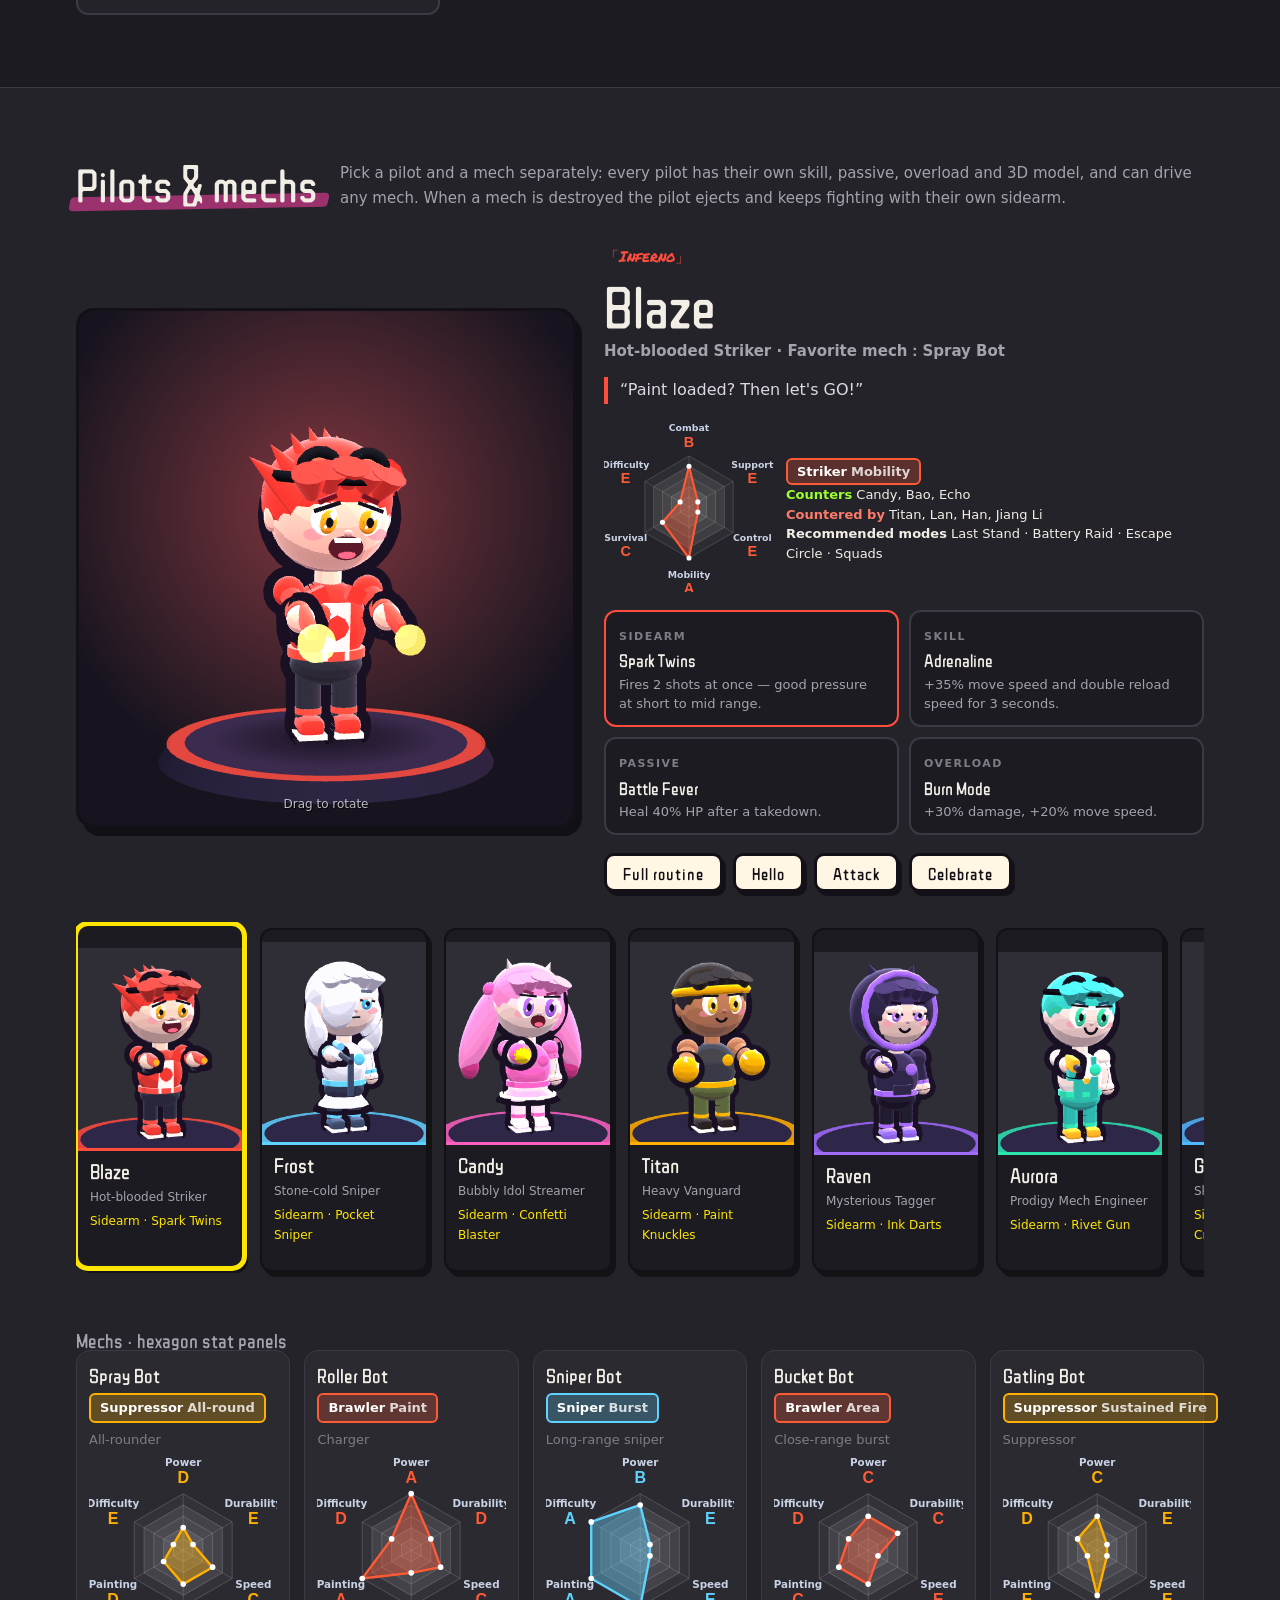
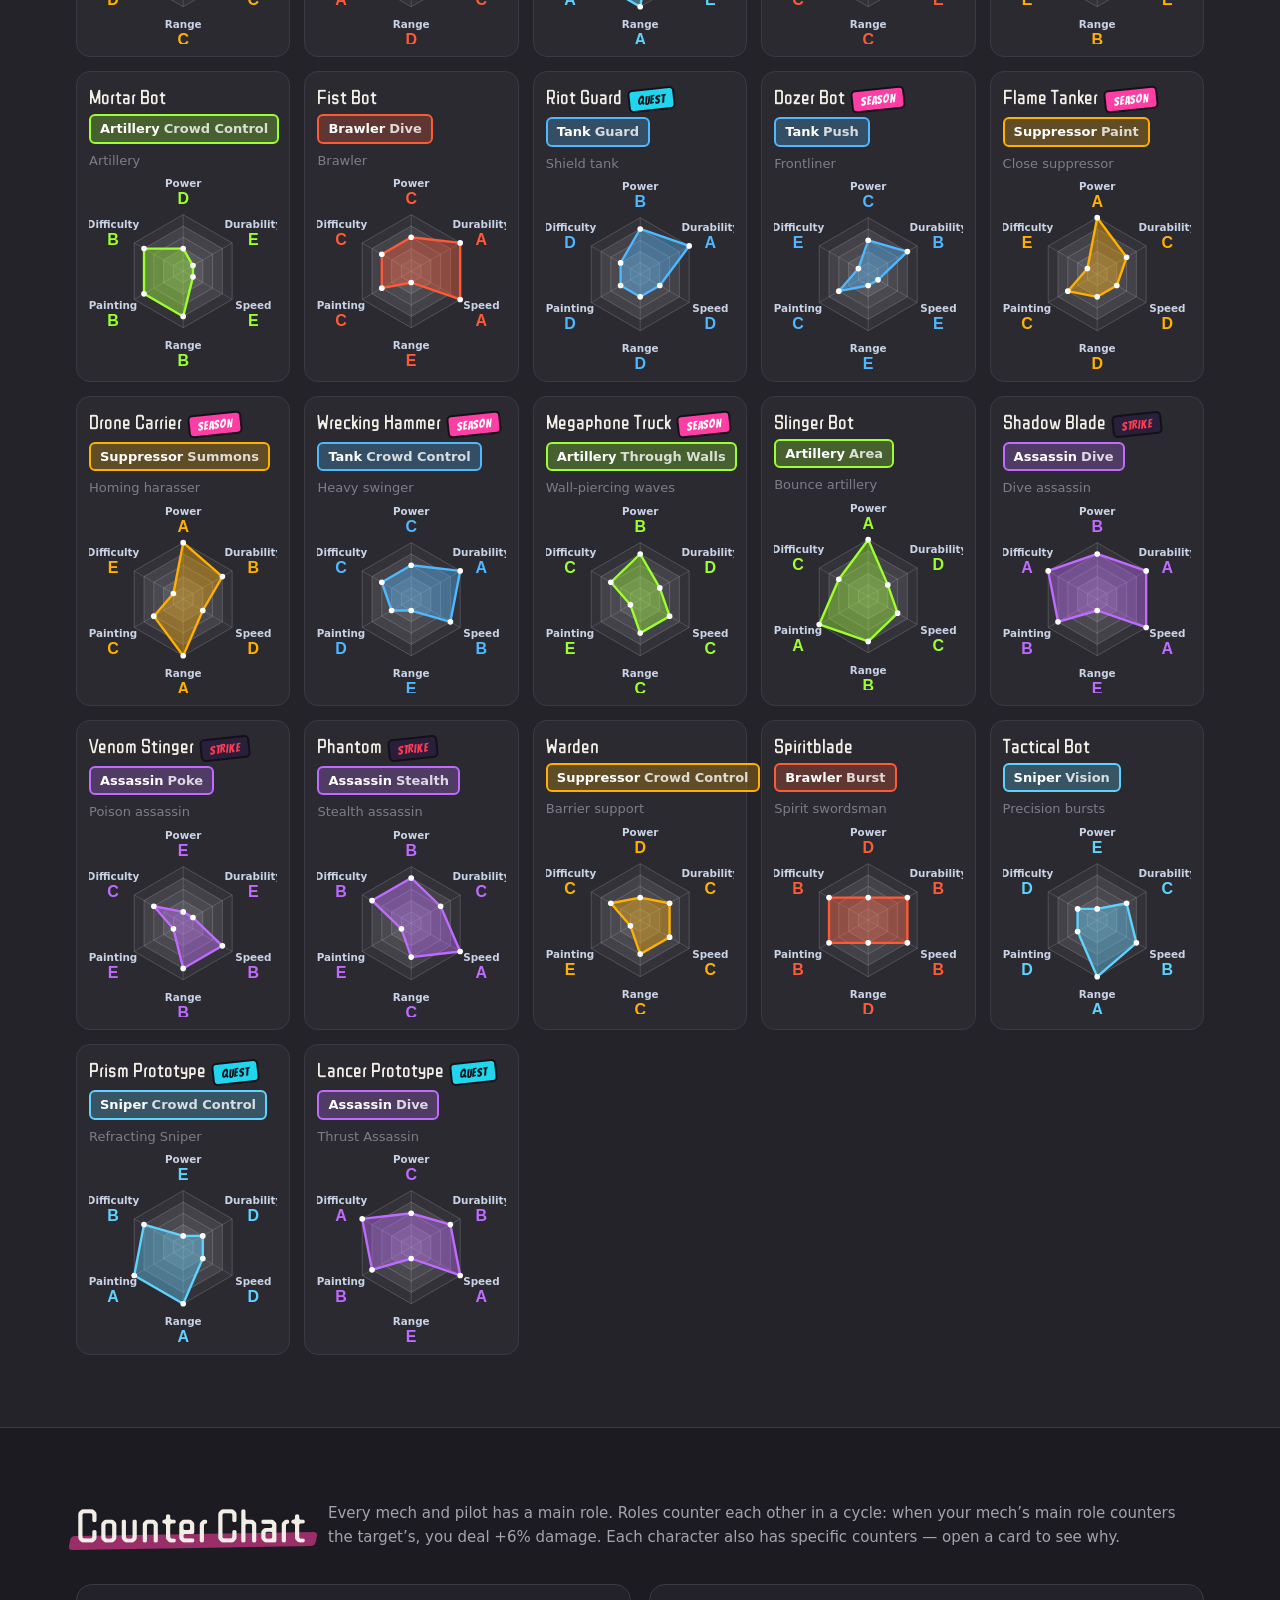
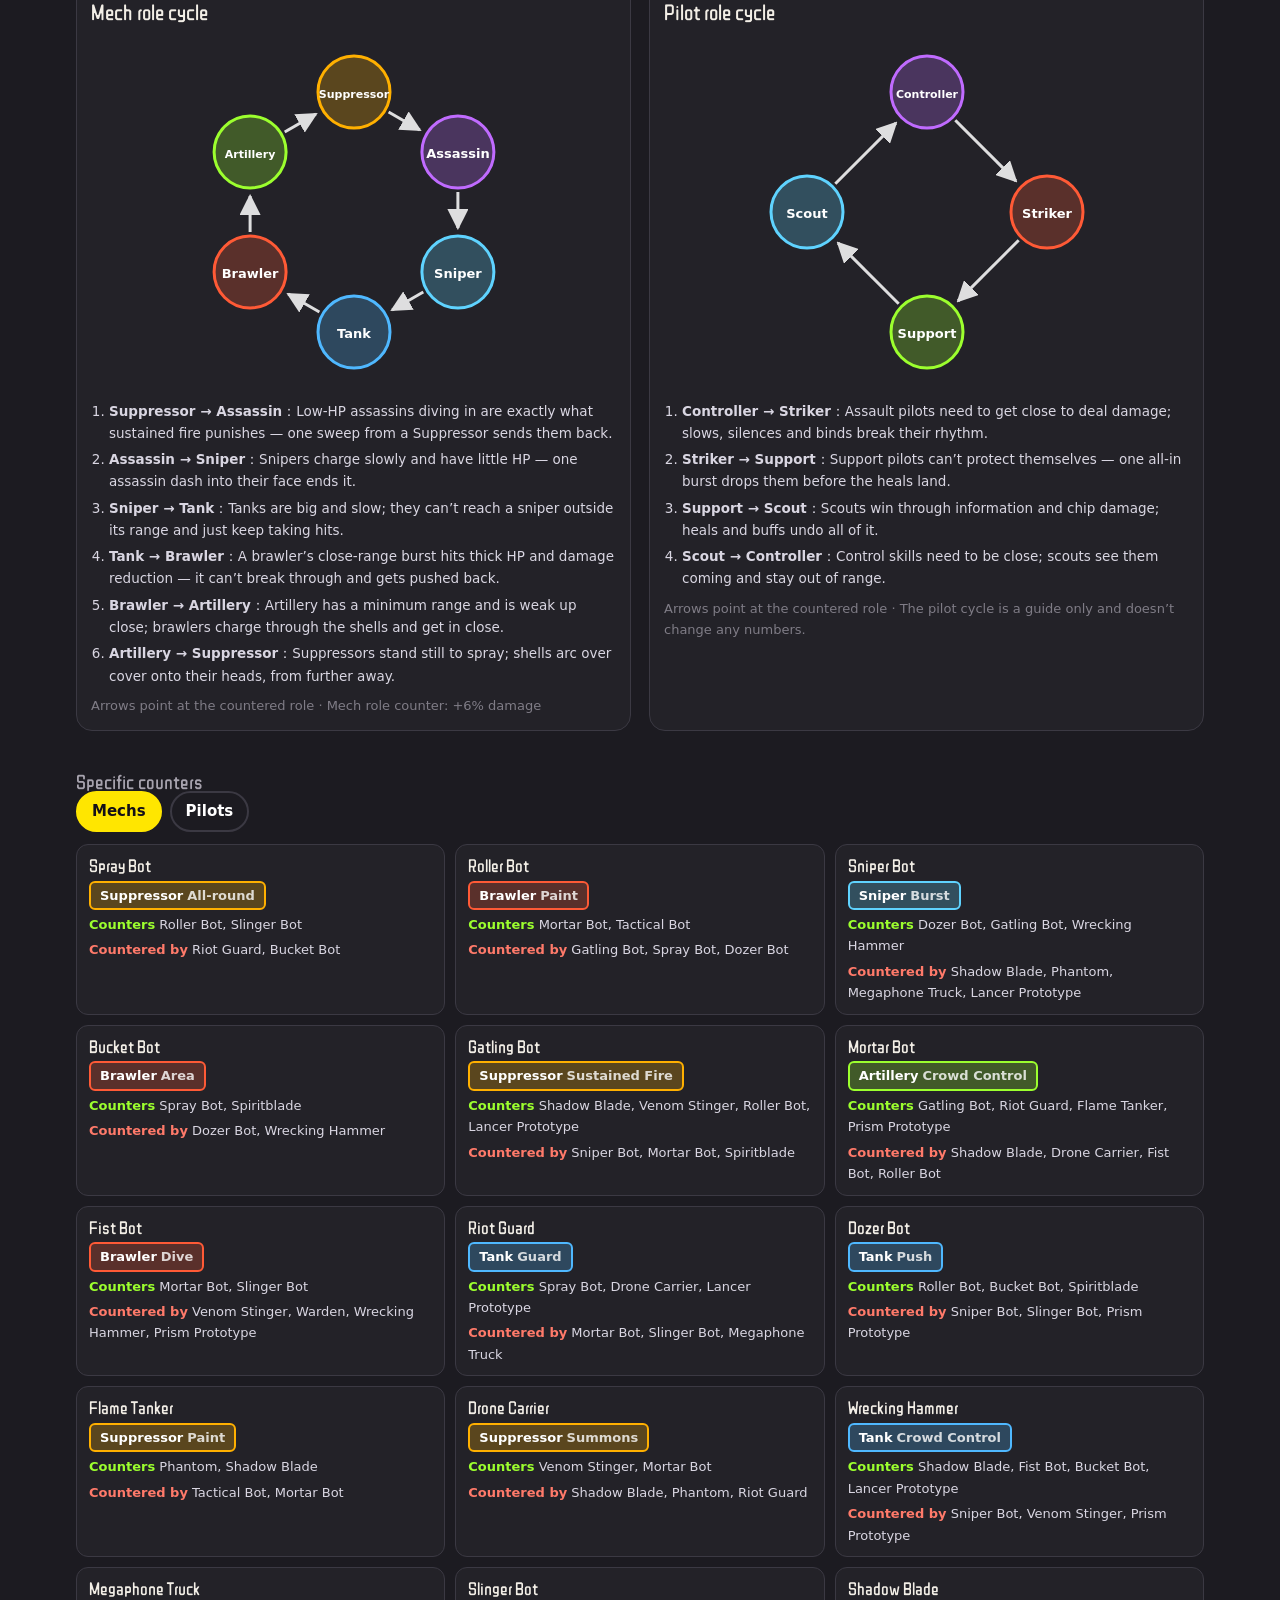
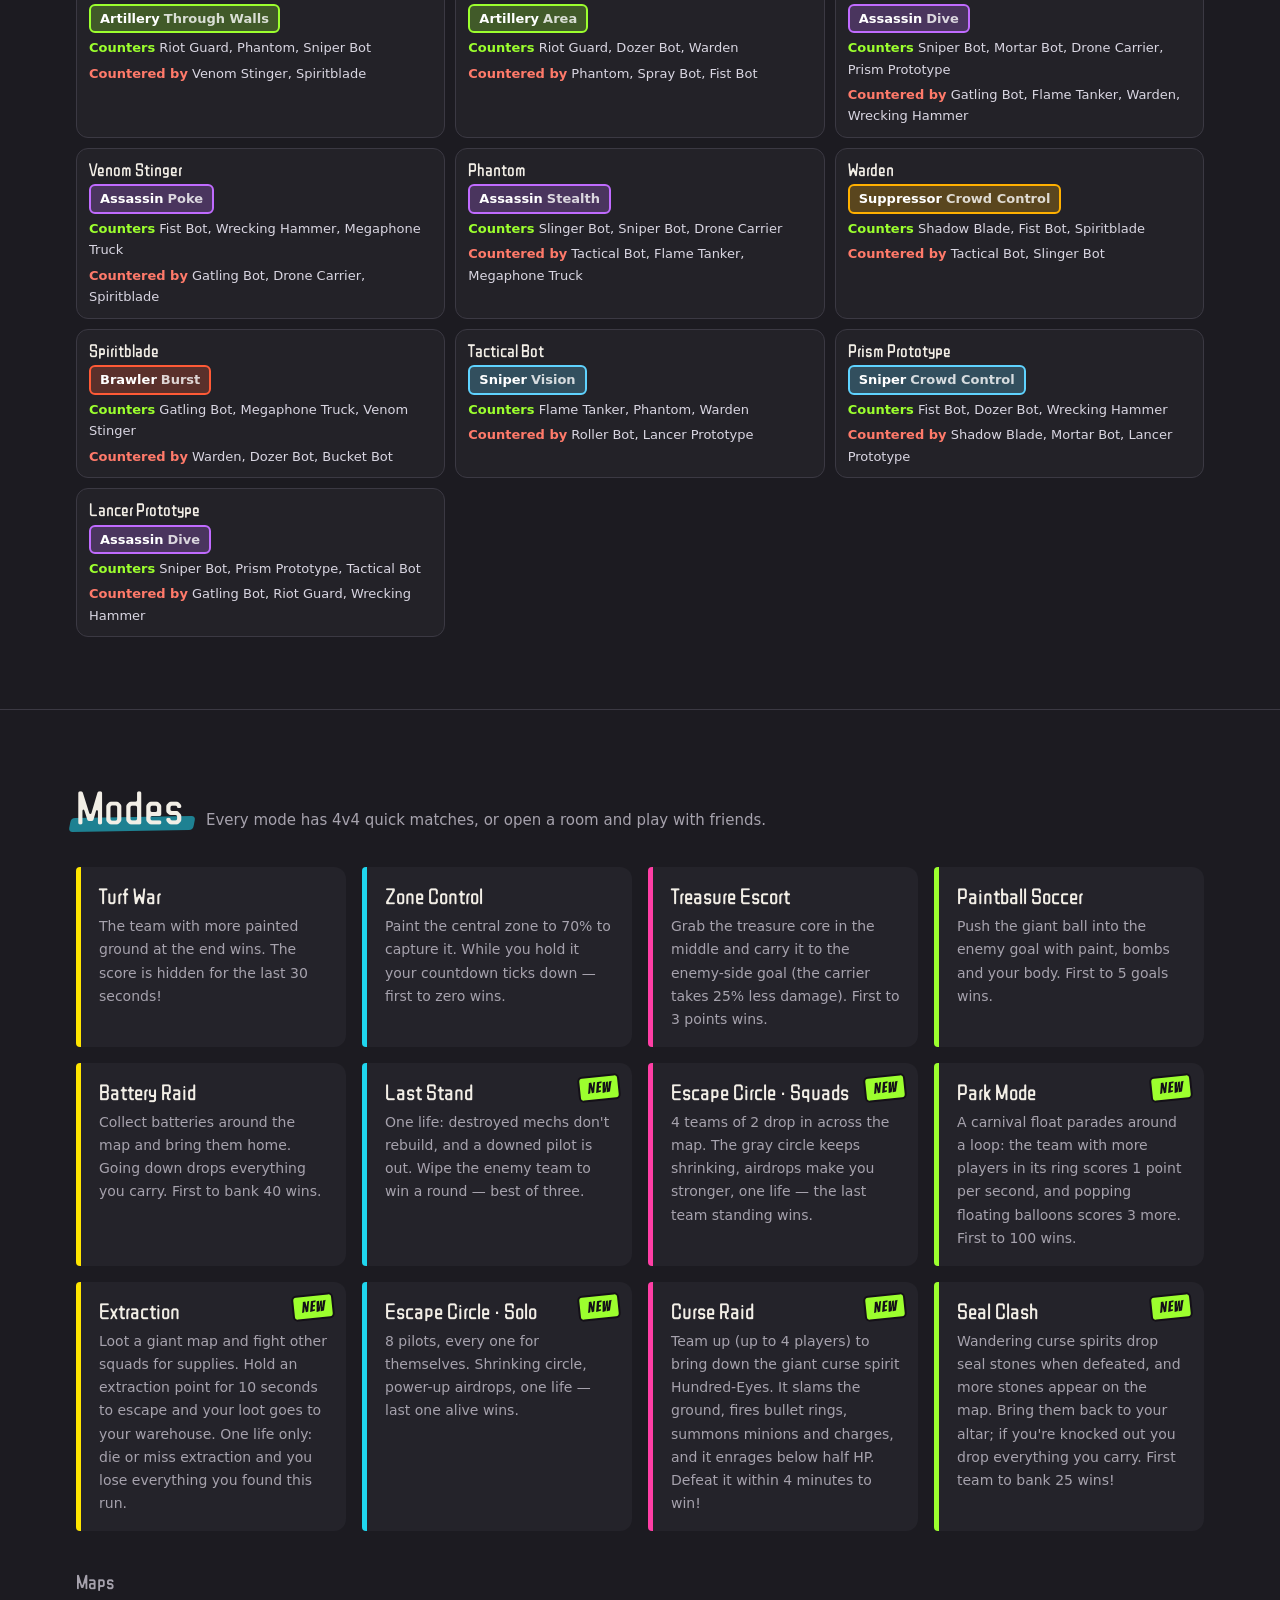
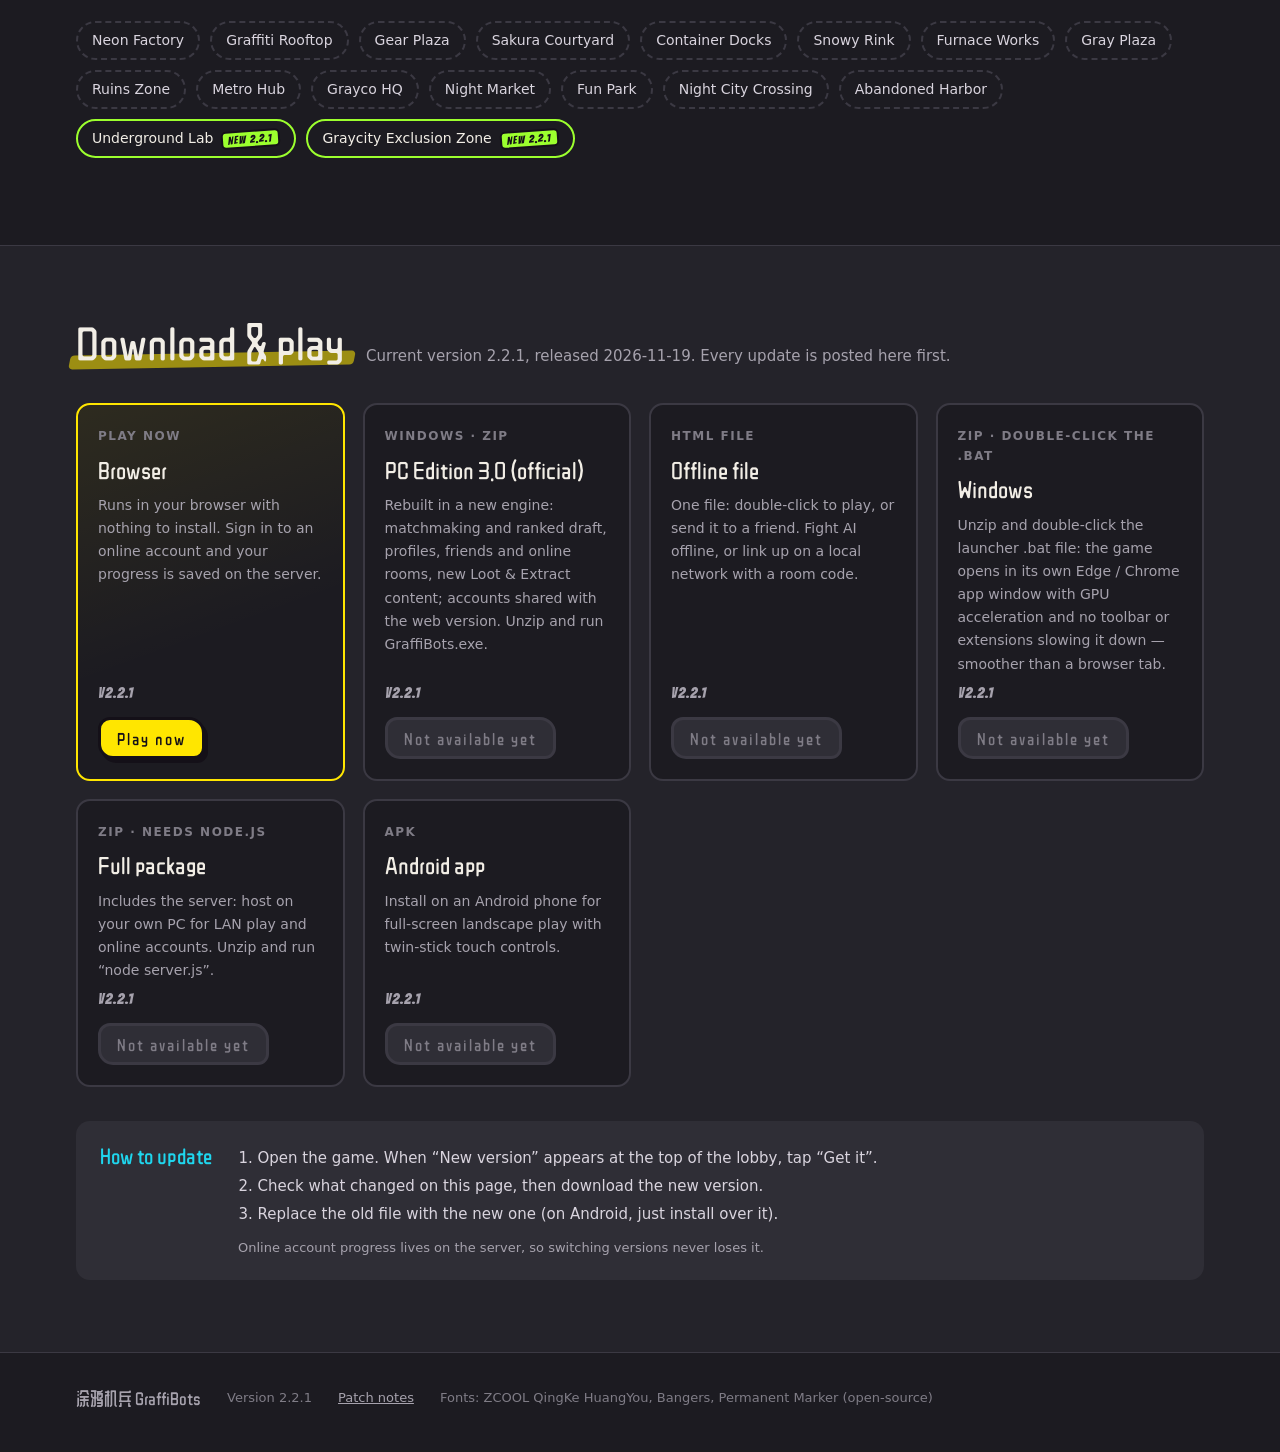
==== commit 4d71fe00: "官网：「黎明之后」联动专区 + 1 分钟联动战斗影片 + 3.1 截图 Co-Authored-By: Claude Opus 5.5 <noreply@anthropic.com> Claude-S" ====
--- a/site/index.html
+++ b/site/index.html
@@ -15,7 +15,7 @@
 <meta property="og:site_name" content="涂鸦机兵 GraffiBots">
 <meta property="og:title" content="涂鸦机兵 GraffiBots｜4v4 涂料机甲对战游戏">
 <meta property="og:description" content="涂鸦机兵 GraffiBots 官方网站：4 对 4 的涂料机甲乱斗，开着机兵把灰色的城市涂回彩色。免费在浏览器里玩，或下载离线版、安卓版，查看每次更新的内容。">
-<meta property="og:image" content="https://lizard0727.github.io/GraffiBots/img/pc30-draft.jpg">
+<meta property="og:image" content="https://lizard0727.github.io/GraffiBots/img/pc31-pv.jpg">
 <meta property="og:image:width" content="1280">
 <meta property="og:image:height" content="720">
 <meta property="og:locale" content="zh_CN">
@@ -23,9 +23,9 @@
 <meta name="twitter:card" content="summary_large_image">
 <meta name="twitter:title" content="涂鸦机兵 GraffiBots">
 <meta name="twitter:description" content="GraffiBots official site: a 4v4 paint-mech brawler where you spray a gray city back into color. Play free in your browser or download the offline and Android versions.">
-<meta name="twitter:image" content="https://lizard0727.github.io/GraffiBots/img/pc30-draft.jpg">
+<meta name="twitter:image" content="https://lizard0727.github.io/GraffiBots/img/pc31-pv.jpg">
 <meta property="og:url" content="https://lizard0727.github.io/GraffiBots/">
-<script type="application/ld+json">{"@context":"https://schema.org","@type":"VideoGame","name":"涂鸦机兵 GraffiBots","alternateName":"GraffiBots","description":"涂鸦机兵 GraffiBots 官方网站：4 对 4 的涂料机甲乱斗，开着机兵把灰色的城市涂回彩色。免费在浏览器里玩，或下载离线版、安卓版，查看每次更新的内容。","inLanguage":["zh-CN","en"],"genre":["Action","Shooter","Multiplayer"],"gamePlatform":["Web browser","Android"],"applicationCategory":"Game","operatingSystem":"Windows, macOS, Linux, Android","playMode":["MultiPlayer","SinglePlayer"],"numberOfPlayers":{"@type":"QuantitativeValue","minValue":1,"maxValue":8},"softwareVersion":"2.2.1","datePublished":"2026-11-13","dateModified":"2026-11-19","offers":{"@type":"Offer","price":"0","priceCurrency":"USD"},"image":"https://lizard0727.github.io/GraffiBots/img/pc30-draft.jpg","url":"https://lizard0727.github.io/GraffiBots/"}</script>
+<script type="application/ld+json">{"@context":"https://schema.org","@type":"VideoGame","name":"涂鸦机兵 GraffiBots","alternateName":"GraffiBots","description":"涂鸦机兵 GraffiBots 官方网站：4 对 4 的涂料机甲乱斗，开着机兵把灰色的城市涂回彩色。免费在浏览器里玩，或下载离线版、安卓版，查看每次更新的内容。","inLanguage":["zh-CN","en"],"genre":["Action","Shooter","Multiplayer"],"gamePlatform":["Web browser","Android"],"applicationCategory":"Game","operatingSystem":"Windows, macOS, Linux, Android","playMode":["MultiPlayer","SinglePlayer"],"numberOfPlayers":{"@type":"QuantitativeValue","minValue":1,"maxValue":8},"softwareVersion":"2.2.1","datePublished":"2026-11-13","dateModified":"2026-11-19","offers":{"@type":"Offer","price":"0","priceCurrency":"USD"},"image":"https://lizard0727.github.io/GraffiBots/img/pc31-pv.jpg","url":"https://lizard0727.github.io/GraffiBots/"}</script>
 <!-- seo:end -->
 <style>
 @font-face { font-family: 'GBHead'; src: url('fonts/huangyou.woff2') format('woff2'); font-display: swap; }
